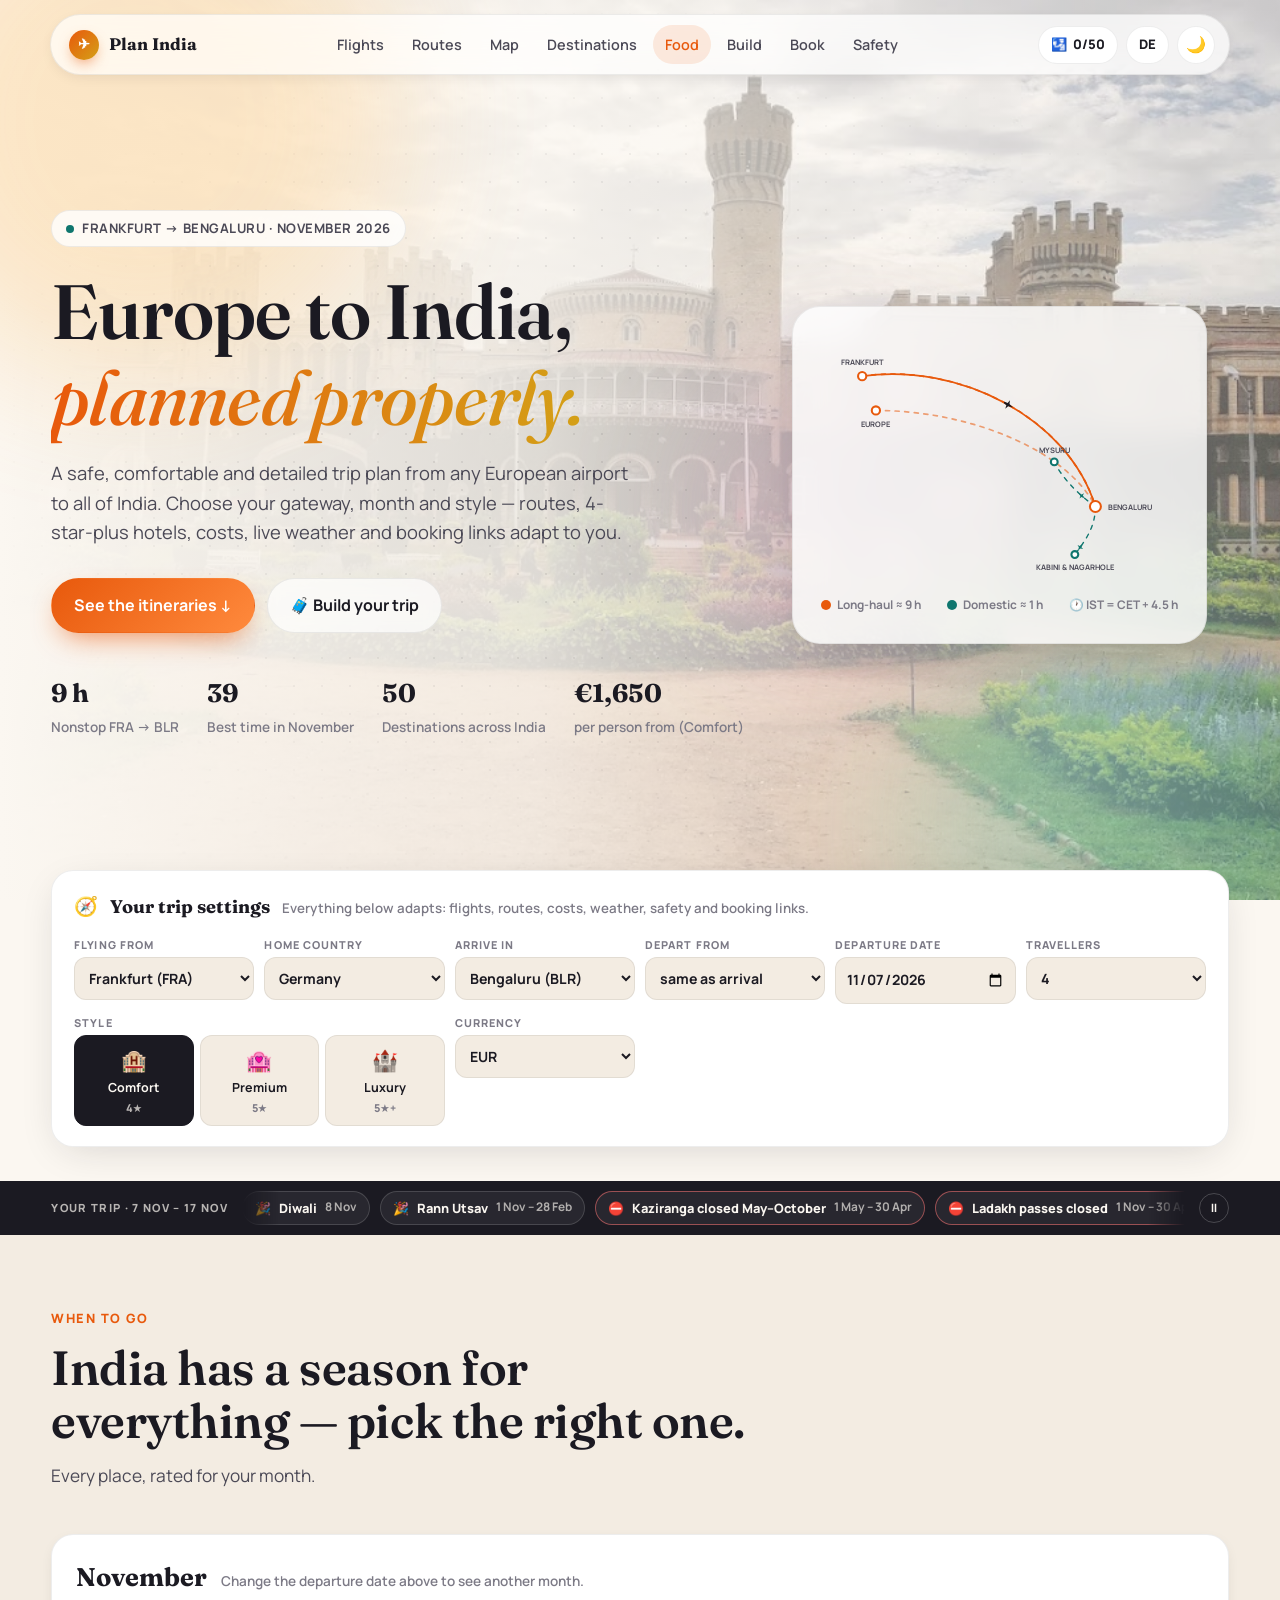
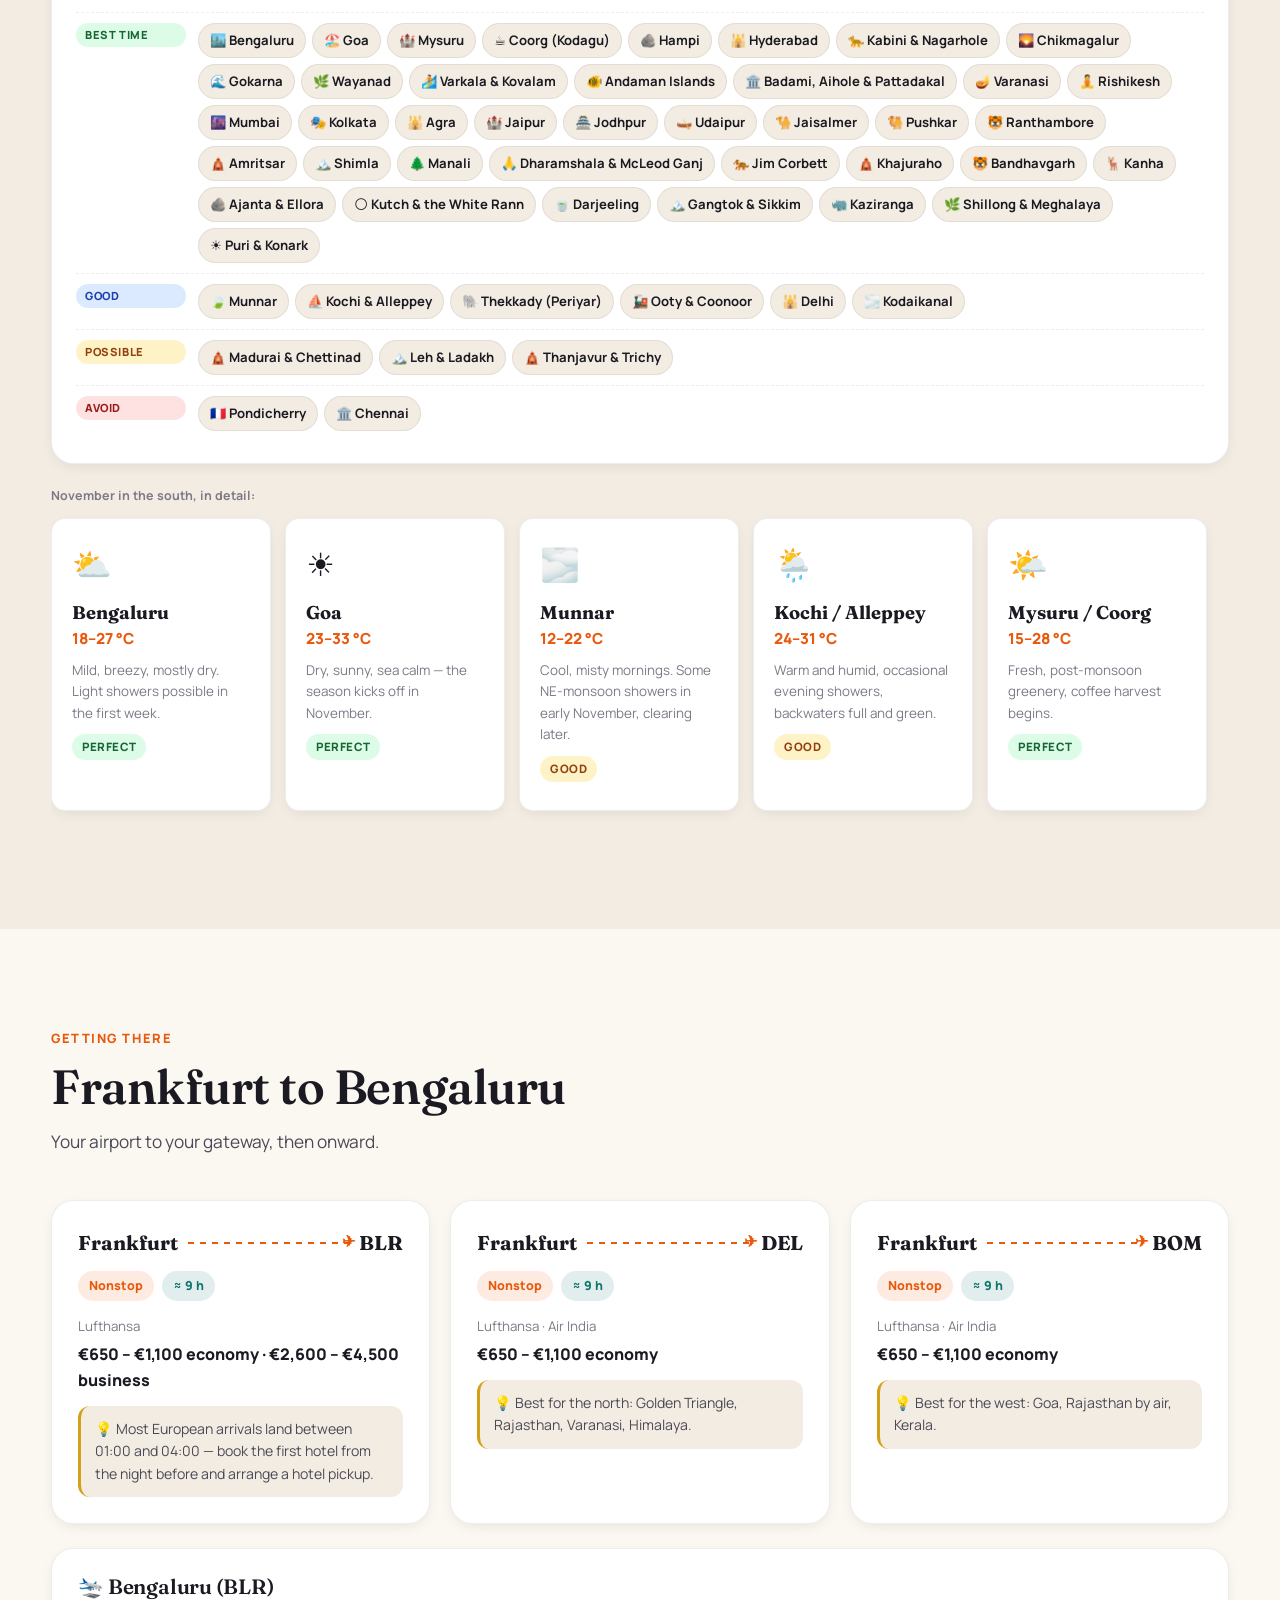
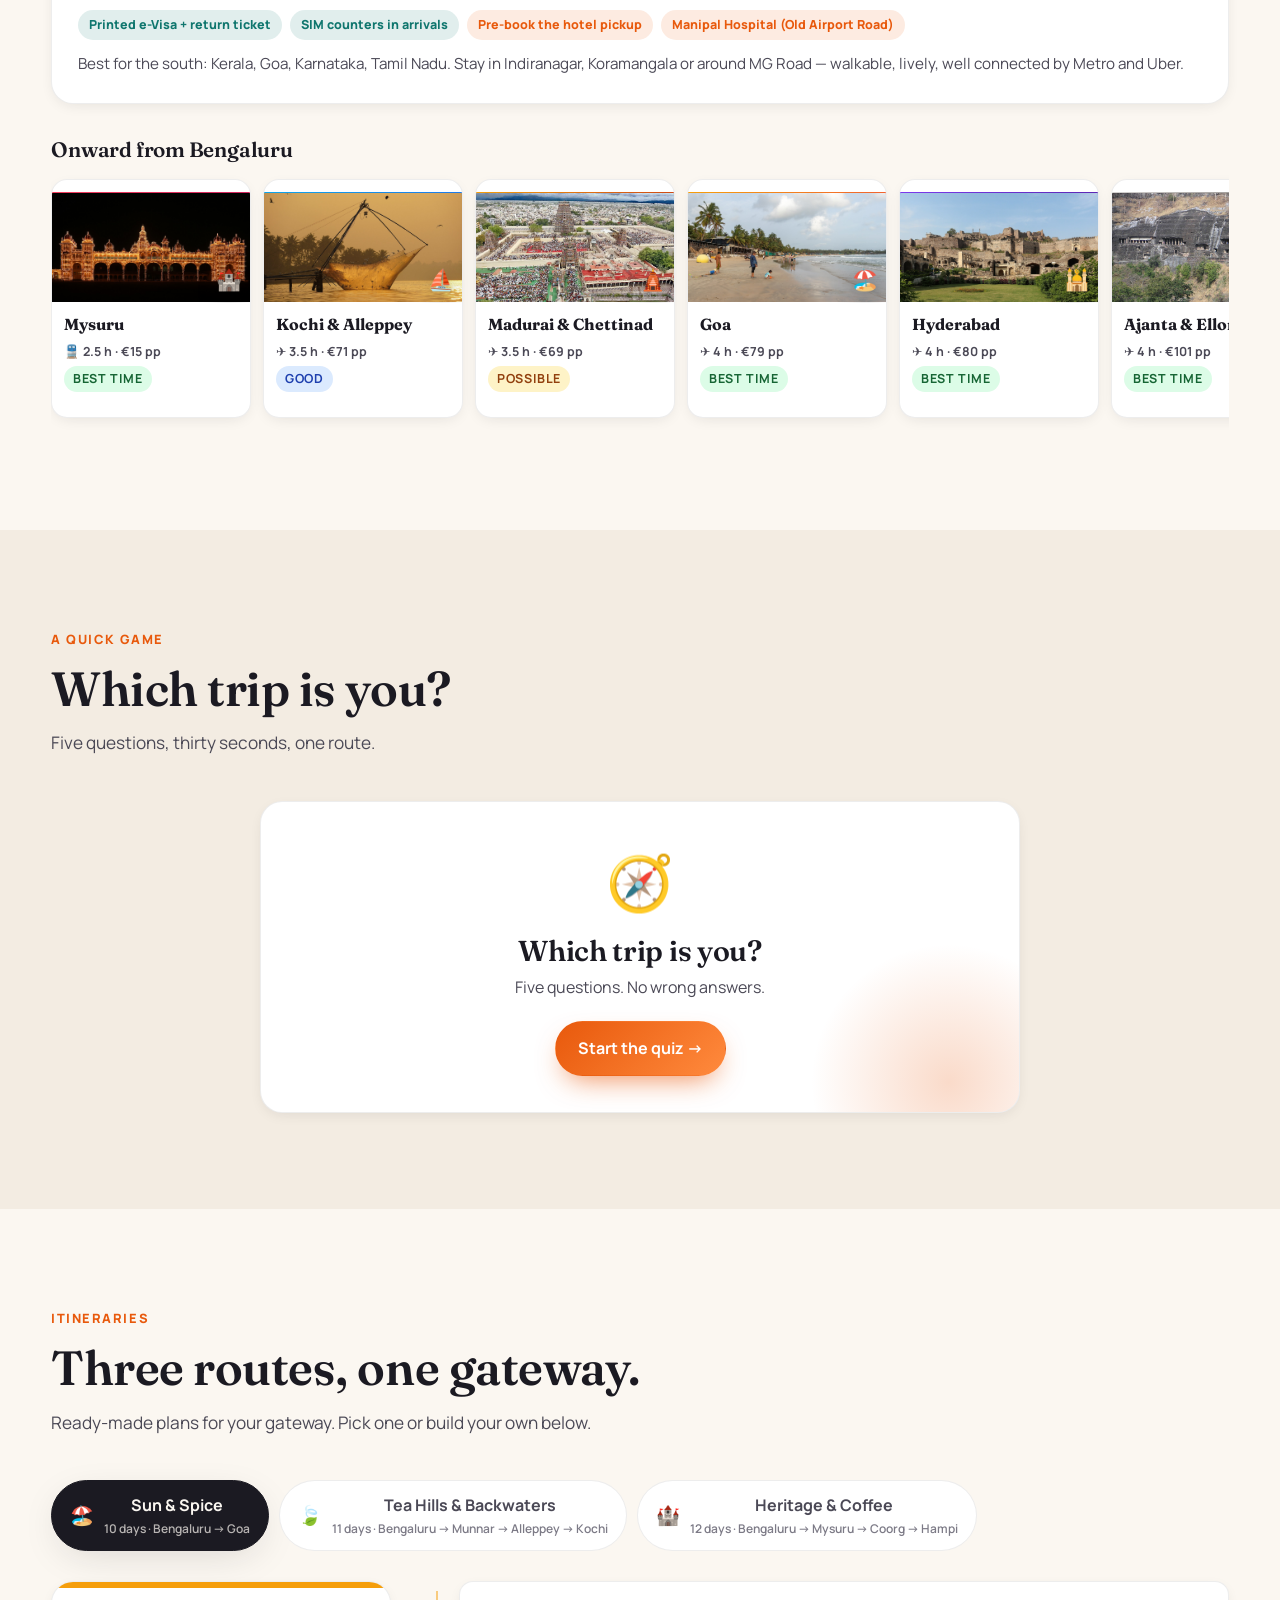
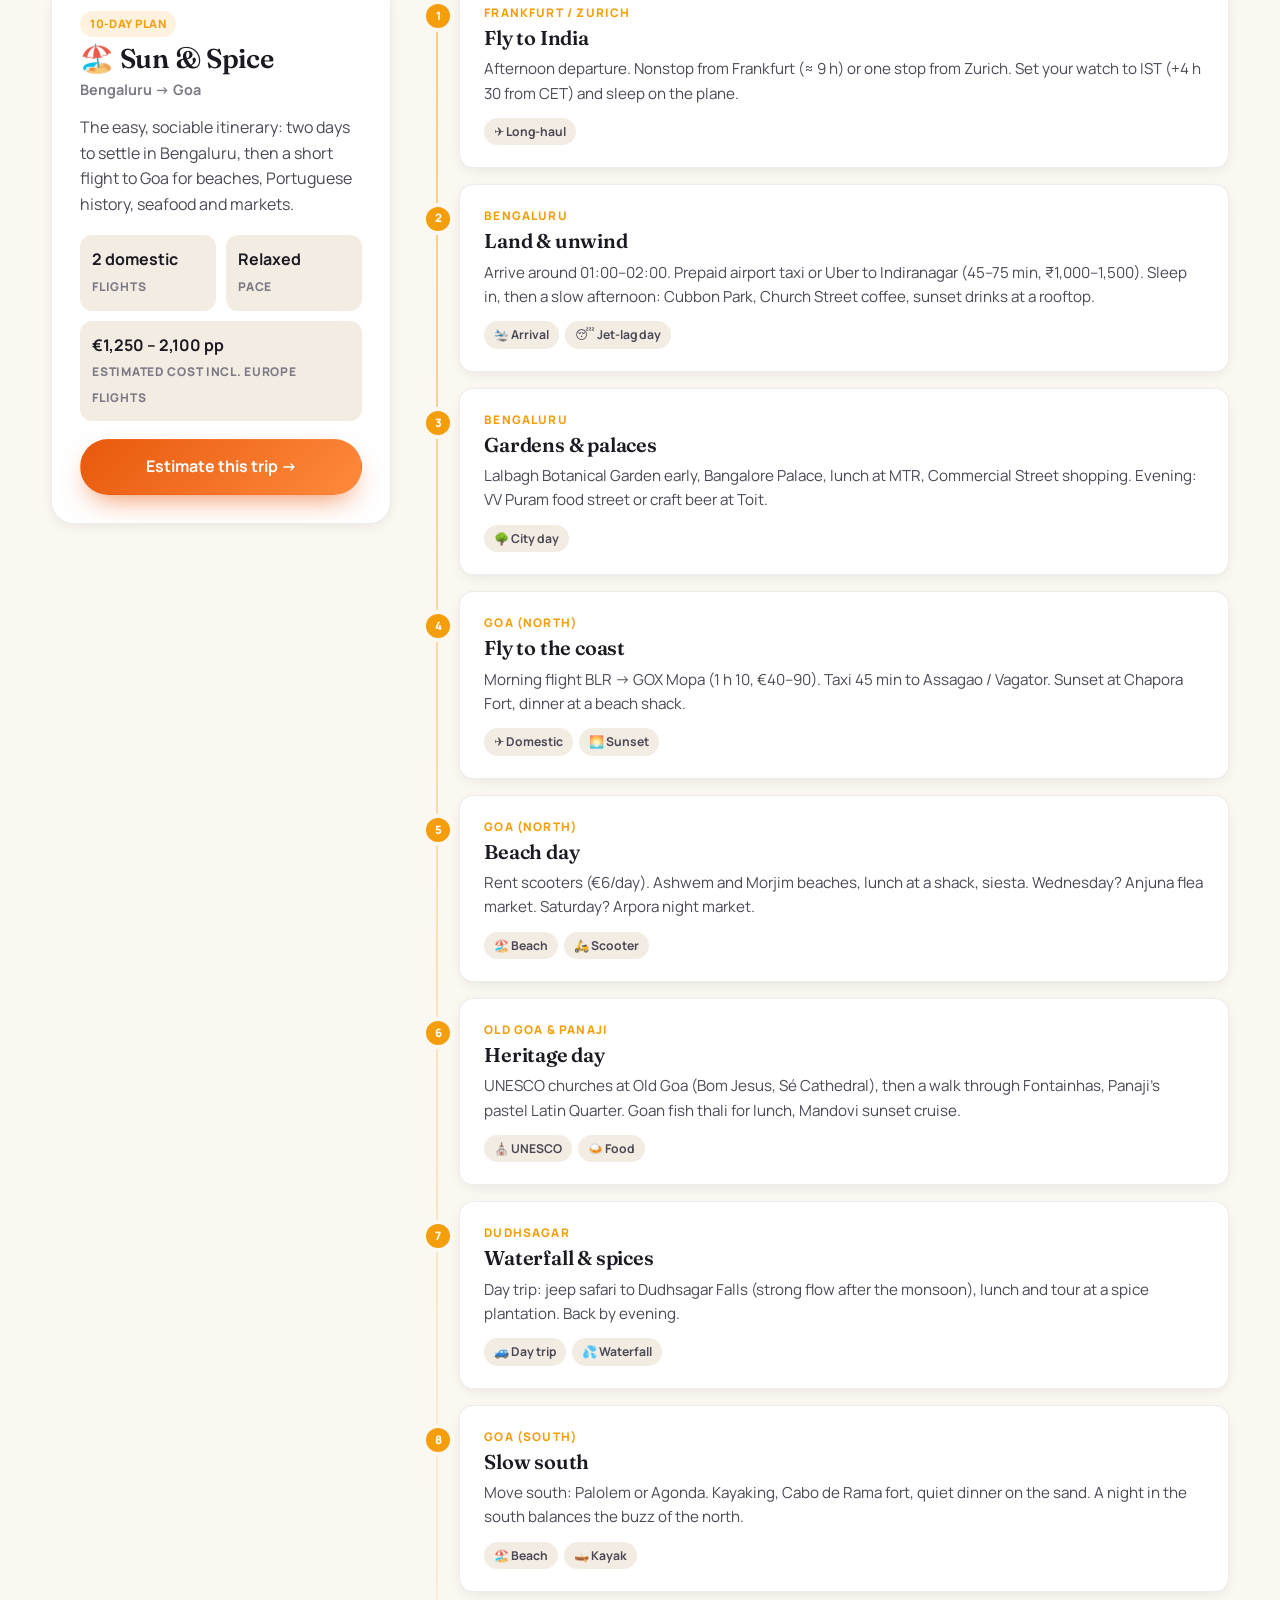
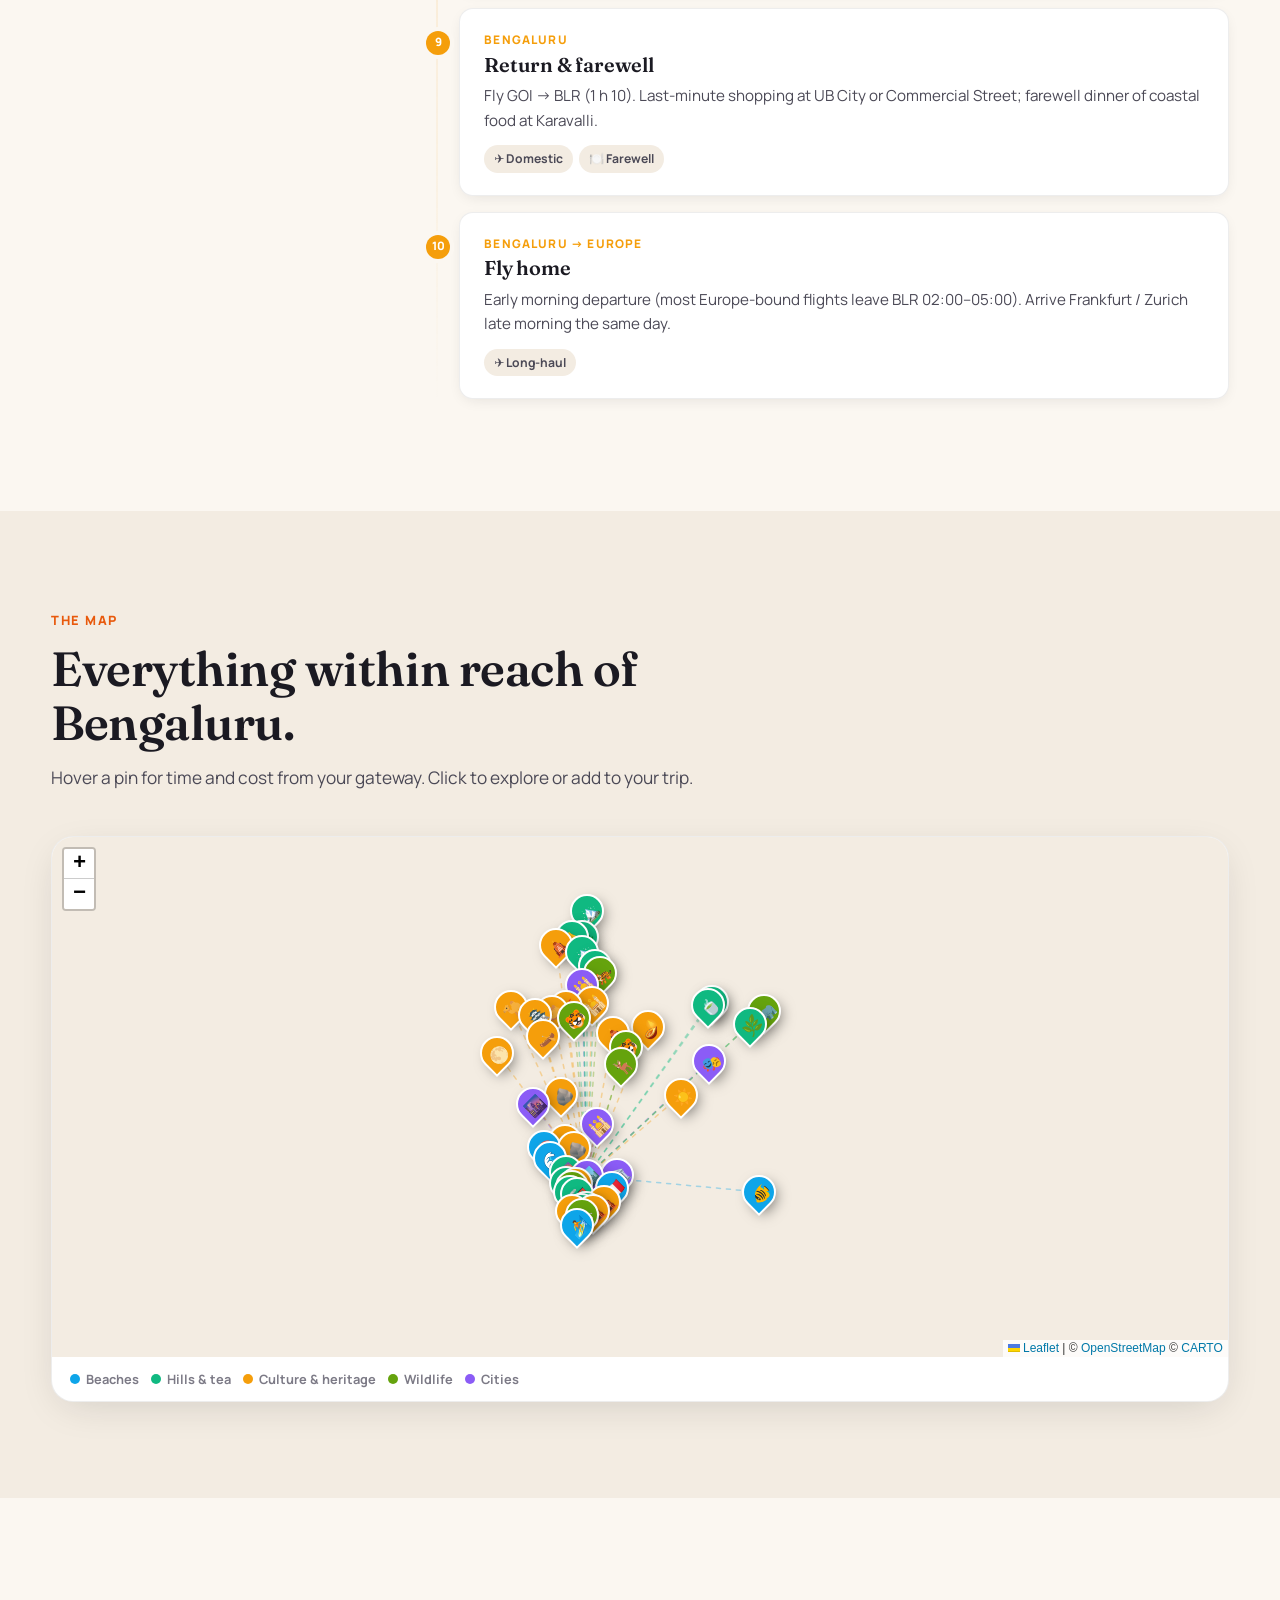
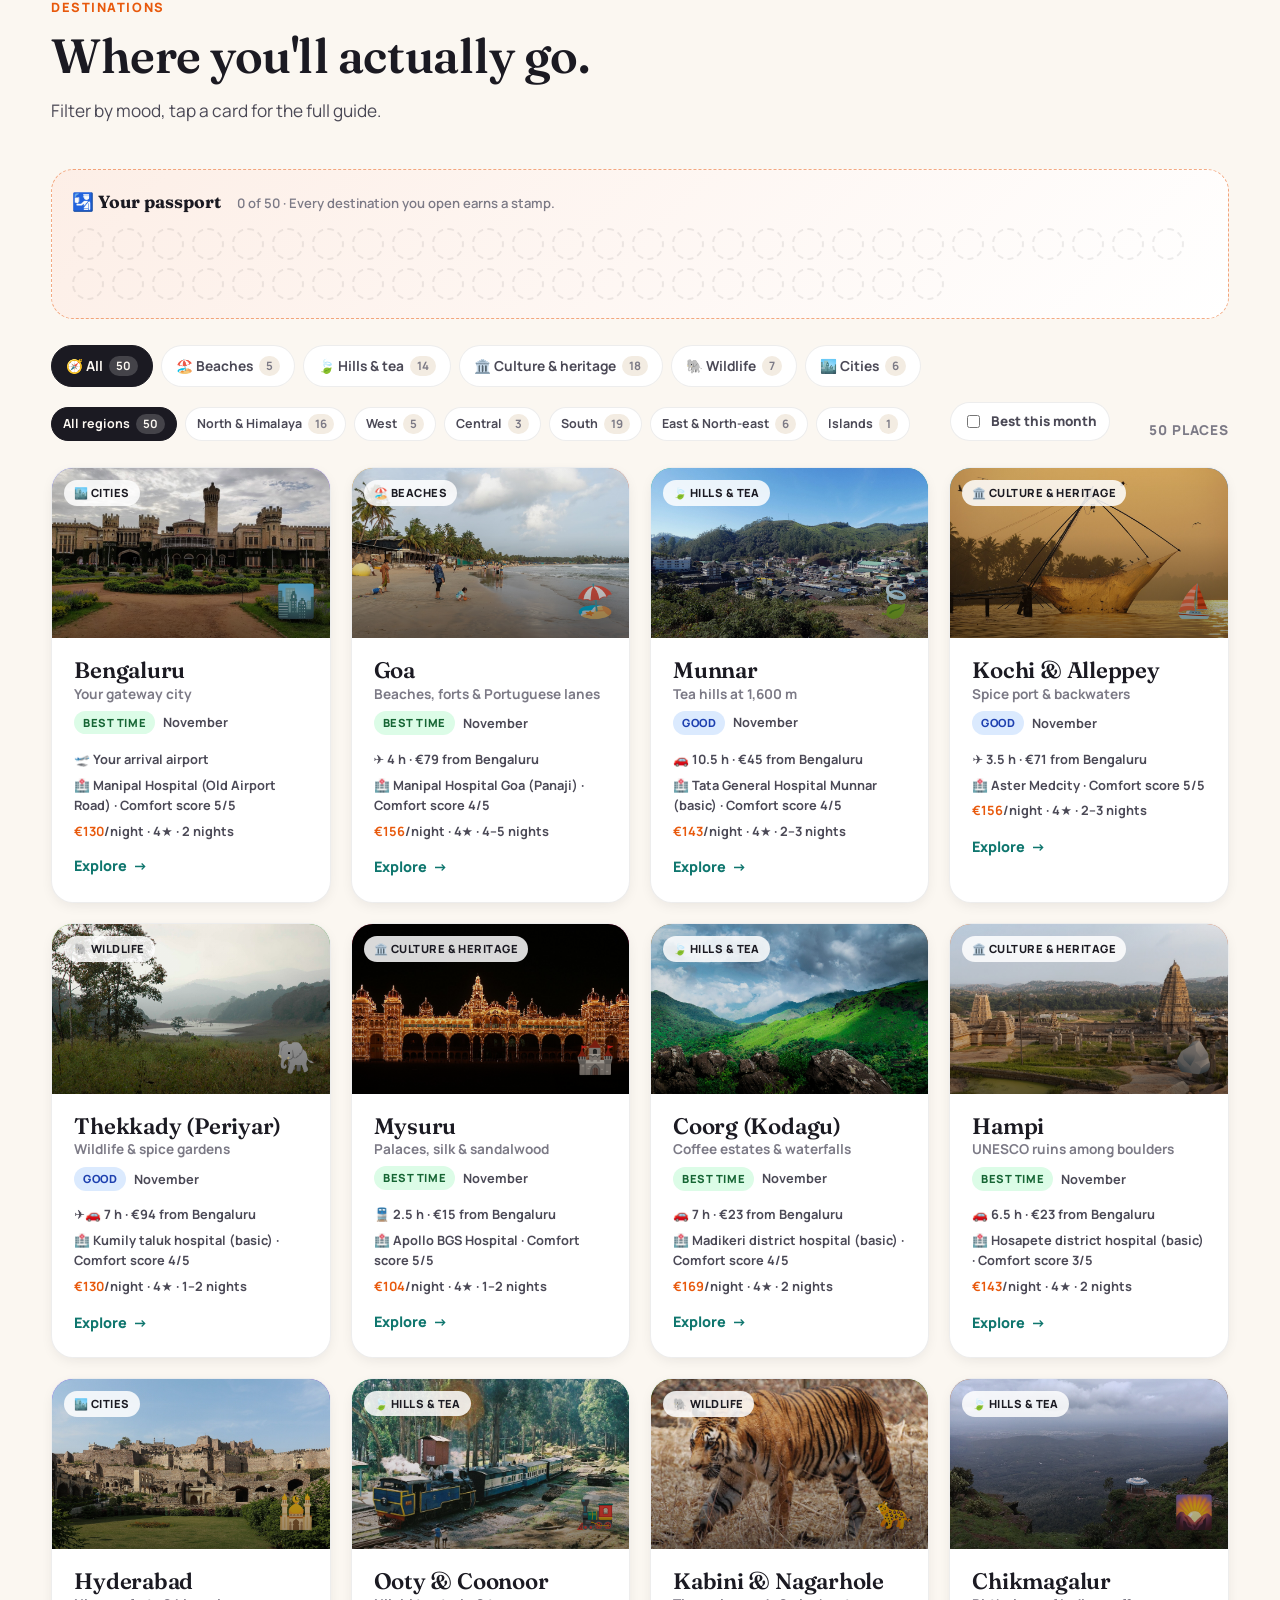
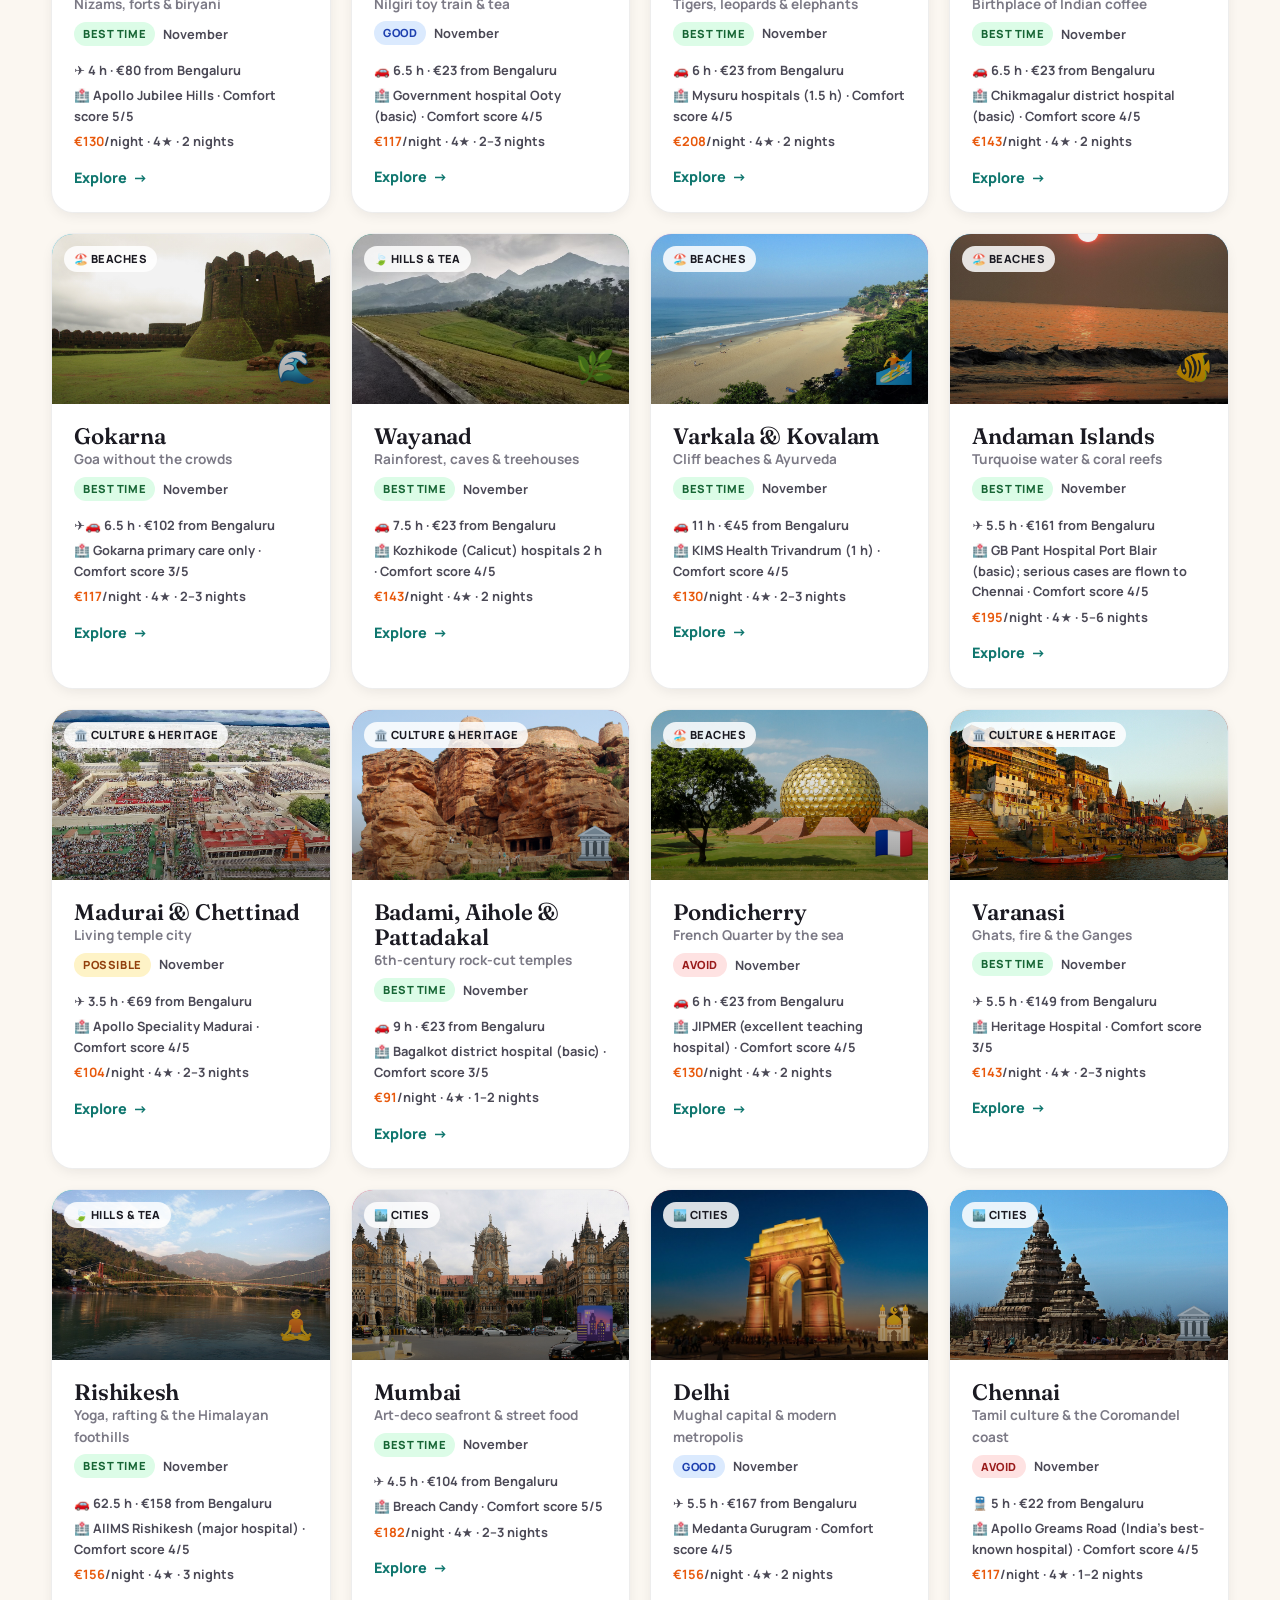
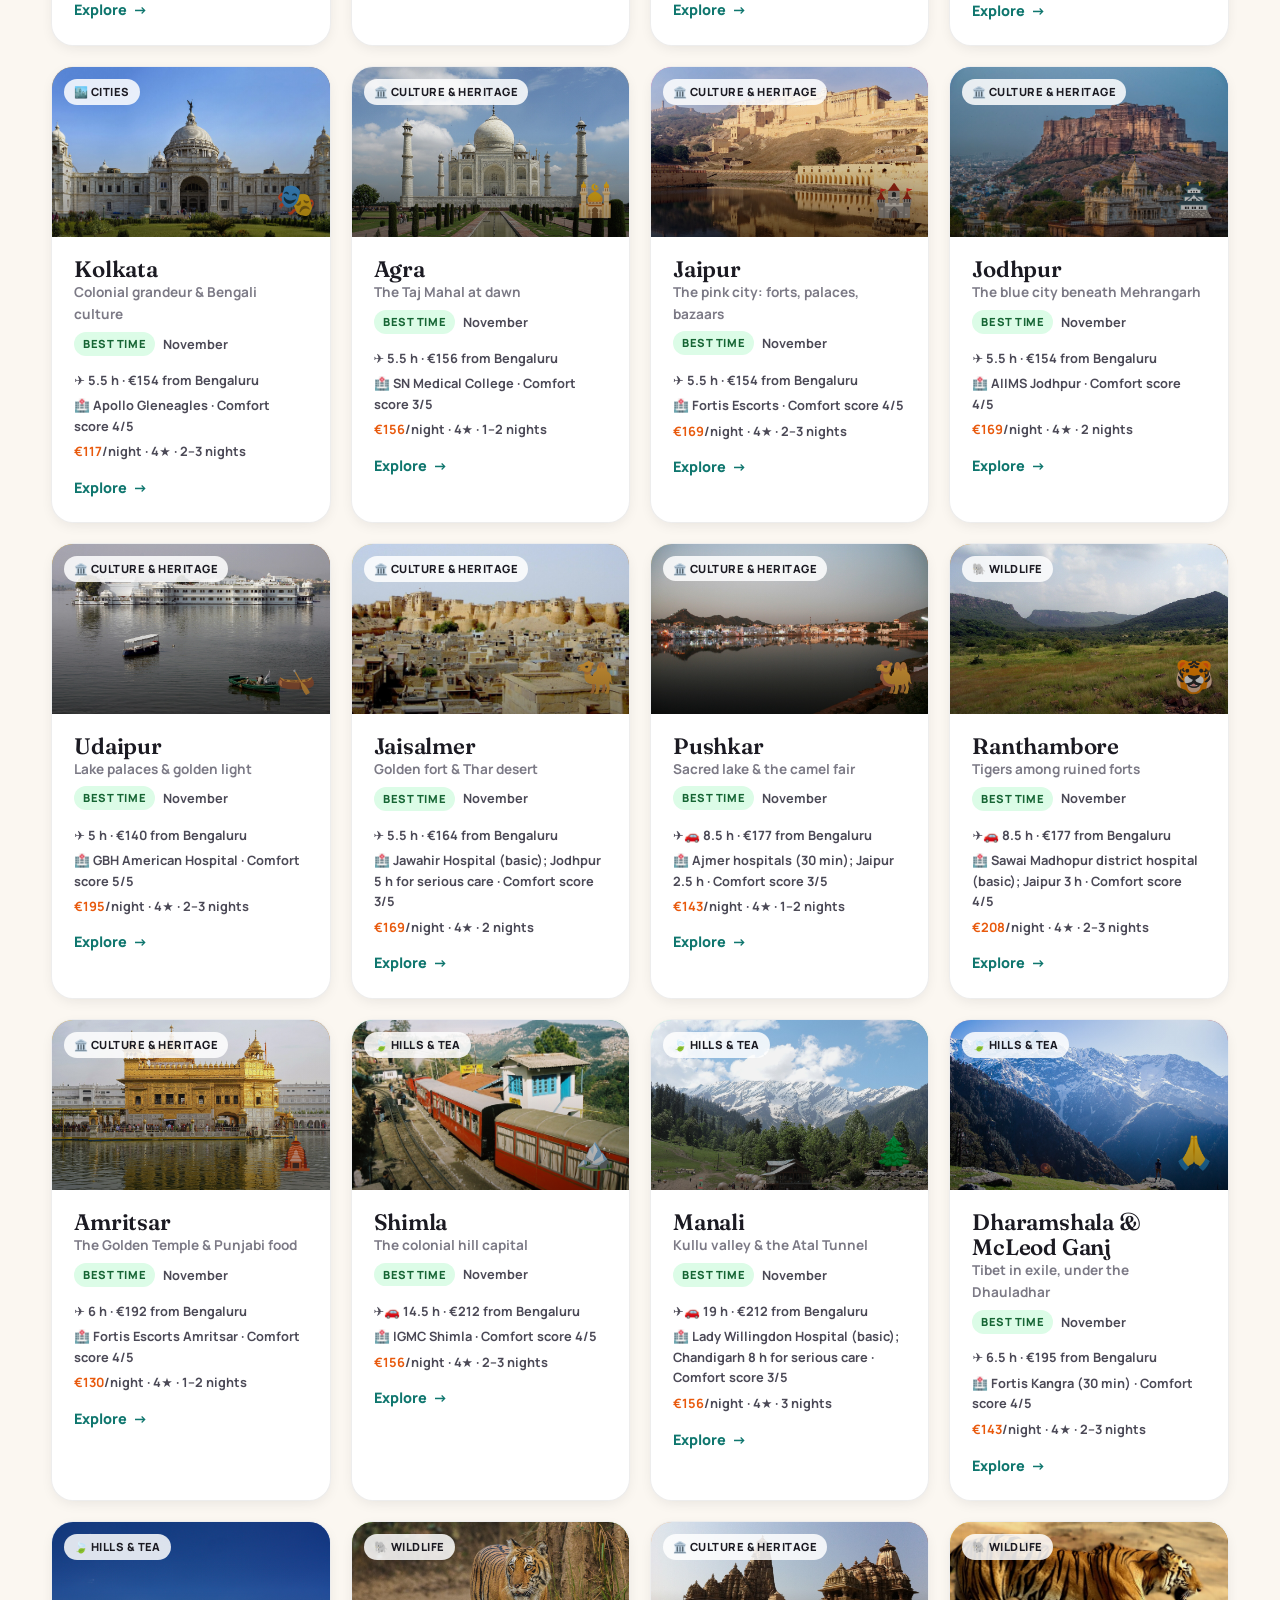
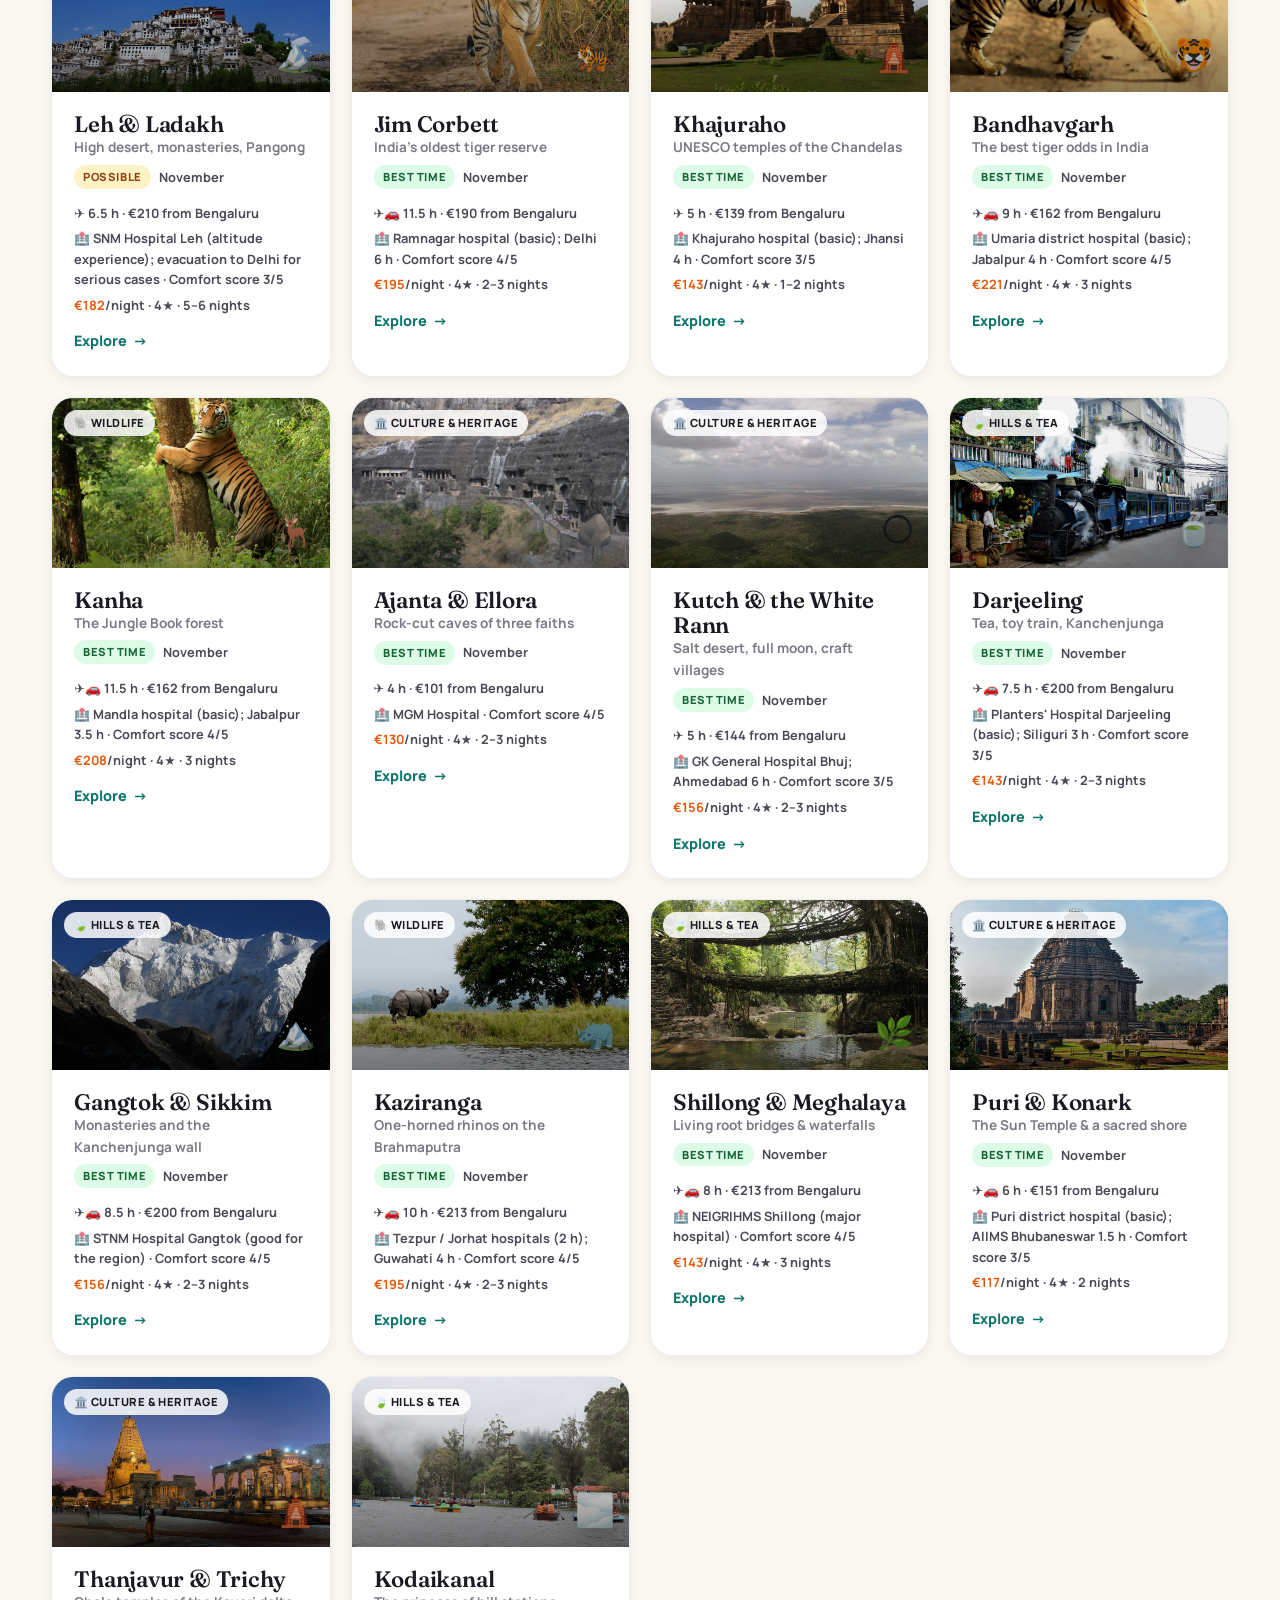
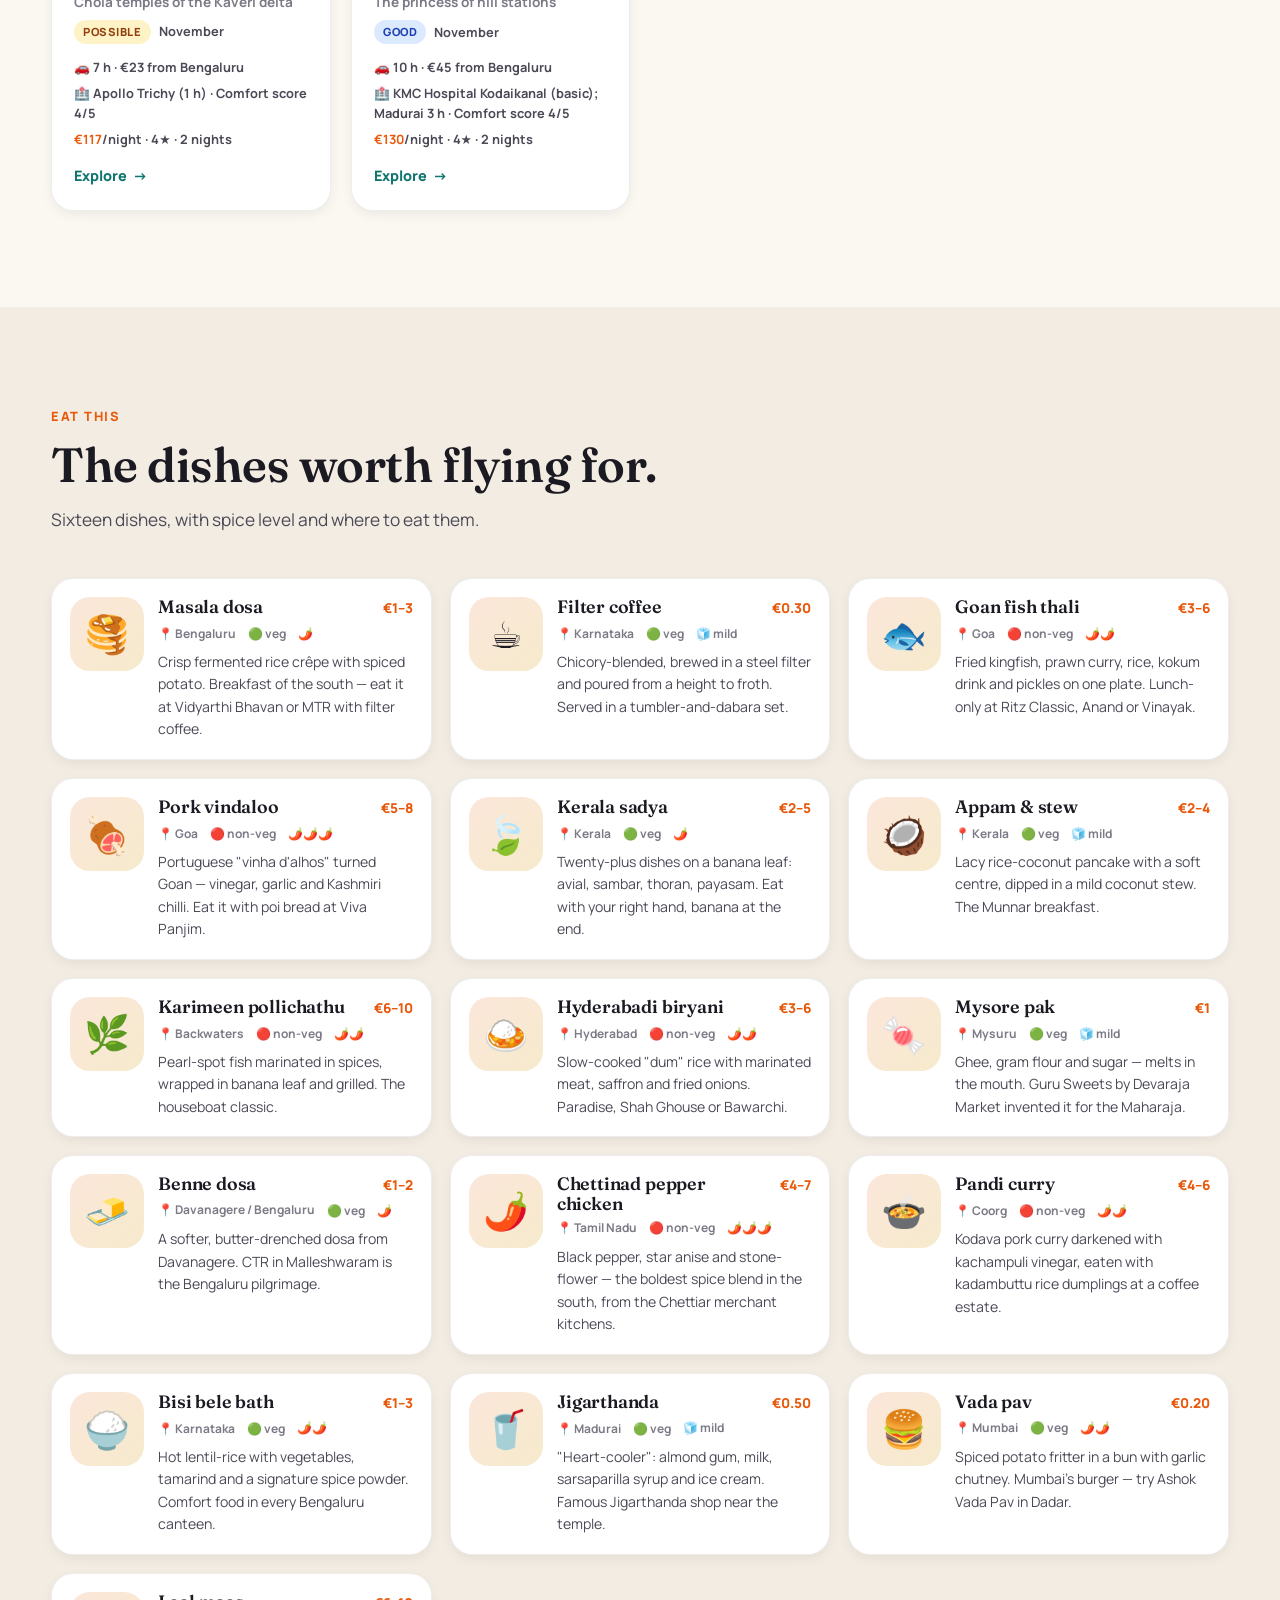
==== index.html @ 66f7dfe9 "Add festival & events ticker with per-stop warnings events.js holds a 2026–27 calendar of festivals," ====
<!DOCTYPE html>
<html lang="en">
<head>
<meta charset="UTF-8" />
<meta name="viewport" content="width=device-width, initial-scale=1.0" />
<title>Europe → India Travel Planner</title>
<meta name="description" content="A safe, comfortable and detailed India trip planner for travellers from any European airport: pick your gateway, month and style — routes, 4★+ hotels, costs, live weather and booking links adapt." />
<link rel="icon" href="data:image/svg+xml,<svg xmlns='http://www.w3.org/2000/svg' viewBox='0 0 100 100'><text y='.9em' font-size='90'>🛫</text></svg>" />
<link rel="preconnect" href="https://fonts.googleapis.com" />
<link rel="preconnect" href="https://fonts.gstatic.com" crossorigin />
<link href="https://fonts.googleapis.com/css2?family=Fraunces:ital,wght@0,500;0,600;0,700;1,500&family=Manrope:wght@500;600;700;800&display=swap" rel="stylesheet" />
<link rel="stylesheet" href="vendor/leaflet.css" />
<link rel="stylesheet" href="styles.css" />
</head>
<body>
<div id="progress"></div>

<nav class="nav" aria-label="Main">
  <a class="brand" href="#top"><span class="dot">✈</span> Plan India</a>
  <ul class="nav-links">
    <li><a href="#flights" data-i18n="nav.flights">Flights</a></li>
    <li><a href="#routes" data-i18n="nav.routes">Routes</a></li>
    <li><a href="#map" data-i18n="nav.map">Map</a></li>
    <li><a href="#destinations" data-i18n="nav.destinations">Destinations</a></li>
    <li><a href="#food" data-i18n="nav.food">Food</a></li>
    <li><a href="#builder" data-i18n="nav.builder">Build</a></li>
    <li><a href="#desk" data-i18n="nav.desk">Book</a></li>
    <li><a href="#safety" data-i18n="nav.safety">Safety</a></li>
  </ul>
  <div class="nav-actions">
    <button class="pill-btn" id="stampsBtn" title="Passport stamps">🛂 <span id="stampCount">0/24</span></button>
    <button class="pill-btn" id="langBtn" aria-label="Sprache wechseln">DE</button>
    <button class="icon-btn" id="themeBtn" aria-label="Toggle dark mode">🌙</button>
    <button class="icon-btn burger" id="burger" aria-label="Menu">☰</button>
  </div>
</nav>

<!-- ================= HERO ================= -->
<header class="hero" id="top">
  <div class="hero-photo" id="heroPhoto"></div>
  <div class="orb orb-1"></div><div class="orb orb-2"></div><div class="orb orb-3"></div>
  <div class="grid-bg"></div>
  <div class="container hero-grid">
    <div>
      <span class="eyebrow reveal in"><span class="pulse"></span> <span id="heroEyebrow">Europe → India</span></span>
      <h1 data-i18n="hero.title">Europe to India,<br /><span class="accent">planned properly.</span></h1>
      <p class="lead" data-i18n="hero.lead">A safe, comfortable and detailed trip plan from any European airport to all of India. Choose your gateway, month and style — routes, 4-star-plus hotels, costs, live weather and booking links adapt to you.</p>
      <div class="hero-cta">
        <a class="btn btn-primary" href="#routes" data-i18n="hero.cta1">See the itineraries ↓</a>
        <a class="btn btn-ghost" href="#builder" data-i18n="hero.cta2">🧳 Build your trip</a>
      </div>
      <div class="hero-stats">
        <div class="stat"><b id="statHours">9 h</b><span id="statHoursLabel">Nonstop</span></div>
        <div class="stat"><b id="statBest">0</b><span id="statBestLabel">Best time this month</span></div>
        <div class="stat"><b id="statDest">27</b><span data-i18n="hero.s3">Destinations across India</span></div>
        <div class="stat"><b id="statFrom">€1,650</b><span id="statFromLabel">per person from (Comfort)</span></div>
      </div>
    </div>

    <div class="flight-card">
      <svg viewBox="0 0 520 360" role="img" aria-label="Route map from Frankfurt and Zurich to Bengaluru, then on to Goa and Kochi">
        <defs>
          <path id="pFRA" d="M60 60 C 200 40, 360 120, 400 250" />
          <path id="pZRH" d="M80 110 C 220 110, 360 170, 400 250" />
          <path id="pGOA" d="M400 250 C 385 240, 355 215, 340 185" />
          <path id="pCOK" d="M400 250 C 400 280, 385 300, 370 320" />
        </defs>
        <!-- routes -->
        <use href="#pFRA" class="route-outline" />
        <use href="#pFRA" class="route-path" />
        <use href="#pZRH" class="route-path" style="opacity:.55" />
        <use href="#pGOA" class="route-path secondary" />
        <use href="#pCOK" class="route-path secondary" />
        <!-- cities -->
        <circle cx="60" cy="60" r="6" class="city-dot" /><text x="60" y="44" text-anchor="middle" class="city" id="svgOrigin">FRANKFURT</text>
        <circle cx="80" cy="110" r="6" class="city-dot" /><text x="80" y="134" text-anchor="middle" class="city">EUROPE</text>
        <circle cx="400" cy="250" r="12" class="ring" /><circle cx="400" cy="250" r="12" class="ring" style="animation-delay:1.3s" />
        <circle cx="400" cy="250" r="8" class="city-dot" /><text x="418" y="255" class="city" id="svgGateway">BENGALURU</text>
        <circle cx="340" cy="185" r="5" class="city-dot teal" /><text x="340" y="172" text-anchor="middle" class="city" id="svgSpoke1">GOA</text>
        <circle cx="370" cy="320" r="5" class="city-dot teal" /><text x="370" y="342" text-anchor="middle" class="city" id="svgSpoke2">KOCHI</text>
        <!-- planes -->
        <g class="plane"><path d="M0-7 L2-2 L9 0 L2 2 L0 7 L-1 2 L-6 1 L-6-1 L-1-2 Z" /><animateMotion dur="6s" repeatCount="indefinite" rotate="auto"><mpath href="#pFRA" /></animateMotion></g>
        <g class="plane-2"><path d="M0-5 L1.5-1.5 L6 0 L1.5 1.5 L0 5 L-.7 1.5 L-4 .7 L-4-.7 L-.7-1.5 Z" /><animateMotion dur="4s" repeatCount="indefinite" rotate="auto"><mpath href="#pGOA" /></animateMotion></g>
        <g class="plane-2"><path d="M0-5 L1.5-1.5 L6 0 L1.5 1.5 L0 5 L-.7 1.5 L-4 .7 L-4-.7 L-.7-1.5 Z" /><animateMotion dur="5s" repeatCount="indefinite" rotate="auto"><mpath href="#pCOK" /></animateMotion></g>
      </svg>
      <div class="legend">
        <span><i style="background:var(--accent)"></i> <span data-i18n="hero.legend1">Long-haul ≈ 9 h</span></span>
        <span><i style="background:var(--accent-2)"></i> <span data-i18n="hero.legend2">Domestic ≈ 1 h</span></span>
        <span id="tzNote">🕐 IST = CET + 4:30</span>
      </div>
    </div>
  </div>
</header>

<!-- ================= SETTINGS ================= -->
<section id="settings" class="settings-section">
  <div class="container">
    <div class="settings-card reveal in">
      <div class="settings-title"><span>🧭</span><b data-i18n="set.title">Your trip settings</b><small data-i18n="set.sub">Everything below adapts: flights, routes, costs, weather, safety and booking links.</small></div>
      <div class="settings-bar" id="settingsBar"></div>
    </div>
  </div>
</section>

<!-- ================= TICKER ================= -->
<div class="ticker" id="ticker" hidden>
  <div class="container ticker-inner">
    <span class="ticker-label" id="tickerLabel"></span>
    <div class="ticker-viewport"><div class="ticker-track" id="tickerTrack"></div></div>
    <button class="ticker-pause" id="tickerPause" aria-label="Pause">⏸</button>
  </div>
</div>
<div class="event-pop" id="eventPop" hidden></div>

<!-- ================= WEATHER ================= -->
<section id="weather" class="alt" style="padding-top:70px">
  <div class="container">
    <div class="section-head reveal">
      <span class="kicker" data-i18n="weather.kicker">When to go</span>
      <h2 data-i18n="weather.h2">India has a season for everything — pick the right one.</h2>
      <p data-i18n="weather.p">Every place, rated for your month.</p>
    </div>
    <div class="when-to-go card" id="whenToGo"></div>
    <p class="wx-status" id="weatherNovNote" style="margin:22px 0 6px">November in the south, in detail:</p>
    <div class="weather-row" id="weatherRow"></div>
    <p class="wx-status" id="wxStatus"></p>
  </div>
</section>

<!-- ================= FLIGHTS ================= -->
<section id="flights">
  <div class="container">
    <div class="section-head reveal">
      <span class="kicker" data-i18n="flights.kicker">Getting there</span>
      <h2 id="flightsTitle">Frankfurt to Bengaluru</h2>
      <p data-i18n="flights.p">Your airport to your gateway, then onward.</p>
    </div>
    <div class="flight-grid" id="flightGrid"></div>

    <div class="card reveal in" style="margin-top:24px" id="arrivalCard"></div>

    <h3 class="sub-title onward-title" id="onwardTitle">Onward from Bengaluru</h3>
    <div class="onward-strip" id="onwardStrip"></div>
  </div>
</section>

<!-- ================= QUIZ ================= -->
<section id="quiz" class="alt">
  <div class="container">
    <div class="section-head reveal">
      <span class="kicker" data-i18n="quiz.kicker">A quick game</span>
      <h2 data-i18n="quiz.h2">Which trip is you?</h2>
      <p data-i18n="quiz.p">Five questions, thirty seconds, one route.</p>
    </div>
    <div class="quiz card reveal" id="quizBox"></div>
  </div>
</section>

<!-- ================= ROUTES ================= -->
<section id="routes">
  <div class="container">
    <div class="section-head reveal">
      <span class="kicker" data-i18n="routes.kicker">Itineraries</span>
      <h2 data-i18n="routes.h2">Three routes, one gateway.</h2>
      <p data-i18n="routes.p">Ready-made plans for your gateway. Pick one or build your own below.</p>
    </div>
    <div class="tabs" id="routeTabs"></div>
    <div class="route-panel" id="routePanel"></div>
  </div>
</section>

<!-- ================= MAP ================= -->
<section id="map" class="alt">
  <div class="container">
    <div class="section-head reveal">
      <span class="kicker" data-i18n="map.kicker">The map</span>
      <h2 data-i18n="map.h2">Everything within reach of Bengaluru.</h2>
      <p data-i18n="map.p">Hover a pin for time and cost from your gateway. Click to explore or add to your trip.</p>
    </div>
    <div id="mapWrap" class="reveal">
      <div id="mapEl" role="region" aria-label="Map of destinations"></div>
      <div class="map-foot"><div class="map-legend" id="mapLegend"></div><span id="mapNote"></span></div>
    </div>
  </div>
</section>

<!-- ================= DESTINATIONS ================= -->
<section id="destinations">
  <div class="container">
    <div class="section-head reveal">
      <span class="kicker" data-i18n="dest.kicker">Destinations</span>
      <h2 data-i18n="dest.h2">Where you'll actually go.</h2>
      <p data-i18n="dest.p">Filter by mood, tap a card for the full guide.</p>
    </div>
    <div class="passport" id="passport"></div>
    <div class="dest-toolbar">
      <div class="filters" id="destFilters"></div>
      <div class="filters regions" id="regionFilters"></div>
      <label class="best-toggle"><input type="checkbox" id="bestOnly"> <span data-i18n="dest.bestOnly">Best this month</span></label>
      <span id="destCount"></span>
    </div>
    <div class="dest-grid" id="destGrid"></div>
  </div>
</section>

<!-- ================= FOOD ================= -->
<section id="food" class="alt">
  <div class="container">
    <div class="section-head reveal">
      <span class="kicker" data-i18n="food.kicker">Eat this</span>
      <h2 data-i18n="food.h2">The dishes worth flying for.</h2>
      <p data-i18n="food.p">Sixteen dishes, with spice level and where to eat them.</p>
    </div>
    <div class="food-grid" id="foodGrid"></div>
  </div>
</section>

<!-- ================= BUILDER ================= -->
<section id="builder">
  <div class="container">
    <div class="section-head reveal">
      <span class="kicker" data-i18n="builder.kicker">Your trip</span>
      <h2 data-i18n="builder.h2">Build your own plan.</h2>
      <p data-i18n="builder.p">Tap or drag stops, set nights. Share the link with the group.</p>
    </div>
    <div class="builder-layout">
      <aside class="card builder-pool reveal">
        <h3 data-i18n="builder.pool">Add a stop</h3>
        <div class="pool-filters" id="poolFilters"></div>
        <div class="pool" id="builderPool"></div>
      </aside>
      <div class="builder-main reveal" data-delay="2">
        <div class="presets"><span data-i18n="builder.presets">Load a template:</span><div id="builderPresets"></div></div>
        <div class="timeline-builder" id="builderTimeline"></div>
        <div class="result builder-summary" id="builderSummary"></div>
        <div class="builder-actions">
          <button class="btn btn-primary" id="shareWa">💬 <span data-i18n="builder.share">Share on WhatsApp</span></button>
          <button class="btn btn-ghost" id="copyLink">🔗 <span data-i18n="builder.copy">Copy link</span></button>
          <button class="btn btn-ghost" id="printPlan">🖨️ <span data-i18n="builder.print">Print / PDF</span></button>
          <button class="btn btn-ghost" id="clearPlan">↺ <span data-i18n="builder.clear">Reset</span></button>
        </div>
      </div>
    </div>
  </div>
</section>

<!-- ================= BOOKING DESK ================= -->
<section id="desk" class="alt">
  <div class="container">
    <div class="section-head reveal">
      <span class="kicker" data-i18n="desk.kicker">Booking desk</span>
      <h2 data-i18n="desk.h2">Book everything, in the right order.</h2>
      <p data-i18n="desk.p">Your plan as a booking list, every link prefilled. Tick as you go.</p>
    </div>
    <div class="desk-progress reveal"><div class="check-progress"><div id="deskFill"></div></div><span id="deskCount"></span></div>
    <div class="desk" id="deskList"></div>
  </div>
</section>

<!-- ================= COSTS ================= -->
<section id="costs">
  <div class="container">
    <div class="section-head reveal">
      <span class="kicker" data-i18n="costs.kicker">Cost planner</span>
      <h2 data-i18n="costs.h2">What will it cost?</h2>
      <p data-i18n="costs.p">Per person, flights included, shared double rooms. A range, not a quote.</p>
    </div>
    <div class="cost-layout">
      <div class="card reveal">
        <div class="field">
          <label for="people"><span data-i18n="label.travellers">Travellers</span> <output id="peopleOut"></output></label>
          <input type="range" id="people" min="1" max="12" step="1" />
        </div>
        <div class="field">
          <label for="days"><span data-i18n="label.length">Trip length</span> <output id="daysOut"></output></label>
          <input type="range" id="days" min="7" max="21" step="1" />
        </div>
        <div class="field">
          <label data-i18n="label.style">Travel style</label>
          <div class="seg" id="styleSeg"></div>
          <p id="styleNote" style="margin-top:10px;font-size:.85rem;color:var(--muted)"></p>
        </div>
        <div class="field" style="margin-bottom:0">
          <label data-i18n="label.route">Route</label>
          <div class="seg" id="routeSeg"></div>
        </div>
      </div>
      <div class="result reveal" data-delay="2">
        <div class="currency-toggle" id="currencyToggle"><button data-c="home">EUR</button><button data-c="INR">INR</button></div>
        <div class="label" data-i18n="result.label">Estimated total per person</div>
        <div class="big" id="perPerson">€0</div>
        <div id="perDay" style="opacity:.75;font-weight:700"></div>
        <div class="group-total"><span class="label" data-i18n="result.group">Whole group</span><b id="groupTotal">€0</b></div>
        <div class="breakdown" id="breakdown"></div>
        <p class="fine">Includes a 10 % buffer. Rate: €1 ≈ ₹<span id="rate"></span> (<span id="rateLabel"></span>). Long-haul priced 2–4 months ahead; Premium assumes premium economy, Luxury business class and domestic business.</p>
      </div>
    </div>
  </div>
</section>

<!-- ================= DATES ================= -->
<section id="dates" class="alt">
  <div class="container">
    <div class="section-head reveal">
      <span class="kicker" data-i18n="dates.kicker">Your dates</span>
      <h2 data-i18n="dates.h2">Countdown, festivals & packing.</h2>
      <p data-i18n="dates.p">Countdown, festivals in your window, and a packing list from your plan.</p>
    </div>
    <div class="dates-layout">
      <div class="card date-card reveal">
        <p class="picks-note" data-i18n="dates.moved">Departure date is set in the trip settings at the top.</p>
        <div class="countdown" id="countdown"></div>
      </div>
      <div class="card reveal" data-delay="2"><h3 class="small" data-i18n="dates.festivals">🎆 Festivals during your trip</h3><div id="festivalList"></div></div>
      <div class="card reveal" data-delay="3"><h3 class="small" data-i18n="dates.packing">🎒 Your packing list</h3><div class="packing" id="packingList"></div></div>
    </div>
  </div>
</section>

<!-- ================= SAFETY ================= -->
<section id="safety">
  <div class="container">
    <div class="section-head reveal">
      <span class="kicker" data-i18n="safety.kicker">Safe & smooth</span>
      <h2 data-i18n="safety.h2">Travel like you've been before.</h2>
      <p data-i18n="safety.p">The few things that make the difference.</p>
    </div>
    <div class="safe country-card reveal in" id="countryCard"></div>
    <div class="safety-grid" id="safetyGrid"></div>

    <div class="checklist reveal">
      <h3 data-i18n="check.h3">✅ Pre-departure checklist</h3>
      <p class="sub"><span data-i18n="check.sub">Ticks are saved on this device, so the group organiser can track progress.</span> <span id="checkCount"></span></p>
      <div class="check-progress"><div id="checkFill"></div></div>
      <ul id="checklist">
        <li><label><input type="checkbox" value="visa" /><span>Indian e-Visa approved &amp; printed (apply ≥ 7 days before)</span></label></li>
        <li><label><input type="checkbox" value="passport" /><span>Passport valid 6+ months with 2 blank pages</span></label></li>
        <li><label><input type="checkbox" value="flights" /><span>Europe ↔ Bengaluru flights booked</span></label></li>
        <li><label><input type="checkbox" value="domestic" /><span>Domestic flights / trains booked (IndiGo, IRCTC or 12Go)</span></label></li>
        <li><label><input type="checkbox" value="hotel1" /><span>First-night hotel booked from the night before arrival</span></label></li>
        <li><label><input type="checkbox" value="insurance" /><span>Travel &amp; medical insurance with evacuation cover</span></label></li>
        <li><label><input type="checkbox" value="vax" /><span>Travel clinic visit: Hep A, Typhoid, routine boosters</span></label></li>
        <li><label><input type="checkbox" value="meds" /><span>Medical kit: ORS, anti-diarrhoeal, mosquito repellent (DEET), sunscreen</span></label></li>
        <li><label><input type="checkbox" value="cards" /><span>Wise/Revolut card + one backup credit card; bank informed</span></label></li>
        <li><label><input type="checkbox" value="sim" /><span>eSIM installed or plan to buy Airtel/Jio SIM at BLR</span></label></li>
        <li><label><input type="checkbox" value="apps" /><span>Apps: Uber, Ola, Google Maps offline, Zomato, WhatsApp group</span></label></li>
        <li><label><input type="checkbox" value="adapter" /><span>Universal adapter (Type C/D/M), power bank</span></label></li>
        <li><label><input type="checkbox" value="copies" /><span>Digital copies of passport, visa, insurance shared in the group</span></label></li>
        <li><label><input type="checkbox" value="consulate" /><span>Consulate numbers saved (Bengaluru) + 112 and 1363</span></label></li>
        <li><label><input type="checkbox" value="clothes" /><span>Packing: light cotton, one fleece for Munnar, modest temple outfit, rain jacket</span></label></li>
        <li><label><input type="checkbox" value="register" /><span>Registered trip with Auswärtiges Amt (ELEFAND) / EDA Travel Admin</span></label></li>
      </ul>
    </div>
  </div>
</section>

<!-- ================= LINKS ================= -->
<section id="links" class="alt">
  <div class="container">
    <div class="section-head reveal">
      <span class="kicker" data-i18n="links.kicker">Useful links</span>
      <h2 data-i18n="links.h2">Everything you'll need to book.</h2>
      <p data-i18n="links.p">Official and widely trusted services only.</p>
    </div>
    <div class="links-grid" id="linksGrid"></div>
  </div>
</section>

<footer>
  <div class="container row">
    <span>✈ Plan India · Europe → India travel planner · <span id="year"></span></span>
    <a href="img/CREDITS.md" style="color:var(--muted)">Photo credits</a> · <span data-i18n="footer.note">Prices are approximate planning estimates in EUR — verify before booking. Not affiliated with any airline or hotel.</span>
  </div>
</footer>

<button class="btn btn-primary" id="toTop" aria-label="Back to top">↑</button>

<div class="modal" id="modal" role="dialog" aria-modal="true">
  <div class="backdrop"></div>
  <div class="sheet"></div>
</div>

<div id="printArea"></div>

<script src="data.js"></script>
<script src="photos.js"></script>
<script src="content.js"></script>
<script src="guide.js"></script>
<script src="destinations2.js"></script>
<script src="events.js"></script>
<script src="europe.js"></script>
<script src="geo.js"></script>
<script src="ratings.js"></script>
<script src="illustrations.js"></script>
<script src="vendor/leaflet.js"></script>
<script src="app.js"></script>
<script src="settings.js"></script>
<script src="features.js"></script>
<script src="ticker.js"></script>
</body>
</html>
---- vendor/leaflet.css ----
/* required styles */

.leaflet-pane,
.leaflet-tile,
.leaflet-marker-icon,
.leaflet-marker-shadow,
.leaflet-tile-container,
.leaflet-pane > svg,
.leaflet-pane > canvas,
.leaflet-zoom-box,
.leaflet-image-layer,
.leaflet-layer {
	position: absolute;
	left: 0;
	top: 0;
	}
.leaflet-container {
	overflow: hidden;
	}
.leaflet-tile,
.leaflet-marker-icon,
.leaflet-marker-shadow {
	-webkit-user-select: none;
	   -moz-user-select: none;
	        user-select: none;
	  -webkit-user-drag: none;
	}
/* Prevents IE11 from highlighting tiles in blue */
.leaflet-tile::selection {
	background: transparent;
}
/* Safari renders non-retina tile on retina better with this, but Chrome is worse */
.leaflet-safari .leaflet-tile {
	image-rendering: -webkit-optimize-contrast;
	}
/* hack that prevents hw layers "stretching" when loading new tiles */
.leaflet-safari .leaflet-tile-container {
	width: 1600px;
	height: 1600px;
	-webkit-transform-origin: 0 0;
	}
.leaflet-marker-icon,
.leaflet-marker-shadow {
	display: block;
	}
/* .leaflet-container svg: reset svg max-width decleration shipped in Joomla! (joomla.org) 3.x */
/* .leaflet-container img: map is broken in FF if you have max-width: 100% on tiles */
.leaflet-container .leaflet-overlay-pane svg {
	max-width: none !important;
	max-height: none !important;
	}
.leaflet-container .leaflet-marker-pane img,
.leaflet-container .leaflet-shadow-pane img,
.leaflet-container .leaflet-tile-pane img,
.leaflet-container img.leaflet-image-layer,
.leaflet-container .leaflet-tile {
	max-width: none !important;
	max-height: none !important;
	width: auto;
	padding: 0;
	}

.leaflet-container img.leaflet-tile {
	/* See: https://bugs.chromium.org/p/chromium/issues/detail?id=600120 */
	mix-blend-mode: plus-lighter;
}

.leaflet-container.leaflet-touch-zoom {
	-ms-touch-action: pan-x pan-y;
	touch-action: pan-x pan-y;
	}
.leaflet-container.leaflet-touch-drag {
	-ms-touch-action: pinch-zoom;
	/* Fallback for FF which doesn't support pinch-zoom */
	touch-action: none;
	touch-action: pinch-zoom;
}
.leaflet-container.leaflet-touch-drag.leaflet-touch-zoom {
	-ms-touch-action: none;
	touch-action: none;
}
.leaflet-container {
	-webkit-tap-highlight-color: transparent;
}
.leaflet-container a {
	-webkit-tap-highlight-color: rgba(51, 181, 229, 0.4);
}
.leaflet-tile {
	filter: inherit;
	visibility: hidden;
	}
.leaflet-tile-loaded {
	visibility: inherit;
	}
.leaflet-zoom-box {
	width: 0;
	height: 0;
	-moz-box-sizing: border-box;
	     box-sizing: border-box;
	z-index: 800;
	}
/* workaround for https://bugzilla.mozilla.org/show_bug.cgi?id=888319 */
.leaflet-overlay-pane svg {
	-moz-user-select: none;
	}

.leaflet-pane         { z-index: 400; }

.leaflet-tile-pane    { z-index: 200; }
.leaflet-overlay-pane { z-index: 400; }
.leaflet-shadow-pane  { z-index: 500; }
.leaflet-marker-pane  { z-index: 600; }
.leaflet-tooltip-pane   { z-index: 650; }
.leaflet-popup-pane   { z-index: 700; }

.leaflet-map-pane canvas { z-index: 100; }
.leaflet-map-pane svg    { z-index: 200; }

.leaflet-vml-shape {
	width: 1px;
	height: 1px;
	}
.lvml {
	behavior: url(#default#VML);
	display: inline-block;
	position: absolute;
	}


/* control positioning */

.leaflet-control {
	position: relative;
	z-index: 800;
	pointer-events: visiblePainted; /* IE 9-10 doesn't have auto */
	pointer-events: auto;
	}
.leaflet-top,
.leaflet-bottom {
	position: absolute;
	z-index: 1000;
	pointer-events: none;
	}
.leaflet-top {
	top: 0;
	}
.leaflet-right {
	right: 0;
	}
.leaflet-bottom {
	bottom: 0;
	}
.leaflet-left {
	left: 0;
	}
.leaflet-control {
	float: left;
	clear: both;
	}
.leaflet-right .leaflet-control {
	float: right;
	}
.leaflet-top .leaflet-control {
	margin-top: 10px;
	}
.leaflet-bottom .leaflet-control {
	margin-bottom: 10px;
	}
.leaflet-left .leaflet-control {
	margin-left: 10px;
	}
.leaflet-right .leaflet-control {
	margin-right: 10px;
	}


/* zoom and fade animations */

.leaflet-fade-anim .leaflet-popup {
	opacity: 0;
	-webkit-transition: opacity 0.2s linear;
	   -moz-transition: opacity 0.2s linear;
	        transition: opacity 0.2s linear;
	}
.leaflet-fade-anim .leaflet-map-pane .leaflet-popup {
	opacity: 1;
	}
.leaflet-zoom-animated {
	-webkit-transform-origin: 0 0;
	    -ms-transform-origin: 0 0;
	        transform-origin: 0 0;
	}
svg.leaflet-zoom-animated {
	will-change: transform;
}

.leaflet-zoom-anim .leaflet-zoom-animated {
	-webkit-transition: -webkit-transform 0.25s cubic-bezier(0,0,0.25,1);
	   -moz-transition:    -moz-transform 0.25s cubic-bezier(0,0,0.25,1);
	        transition:         transform 0.25s cubic-bezier(0,0,0.25,1);
	}
.leaflet-zoom-anim .leaflet-tile,
.leaflet-pan-anim .leaflet-tile {
	-webkit-transition: none;
	   -moz-transition: none;
	        transition: none;
	}

.leaflet-zoom-anim .leaflet-zoom-hide {
	visibility: hidden;
	}


/* cursors */

.leaflet-interactive {
	cursor: pointer;
	}
.leaflet-grab {
	cursor: -webkit-grab;
	cursor:    -moz-grab;
	cursor:         grab;
	}
.leaflet-crosshair,
.leaflet-crosshair .leaflet-interactive {
	cursor: crosshair;
	}
.leaflet-popup-pane,
.leaflet-control {
	cursor: auto;
	}
.leaflet-dragging .leaflet-grab,
.leaflet-dragging .leaflet-grab .leaflet-interactive,
.leaflet-dragging .leaflet-marker-draggable {
	cursor: move;
	cursor: -webkit-grabbing;
	cursor:    -moz-grabbing;
	cursor:         grabbing;
	}

/* marker & overlays interactivity */
.leaflet-marker-icon,
.leaflet-marker-shadow,
.leaflet-image-layer,
.leaflet-pane > svg path,
.leaflet-tile-container {
	pointer-events: none;
	}

.leaflet-marker-icon.leaflet-interactive,
.leaflet-image-layer.leaflet-interactive,
.leaflet-pane > svg path.leaflet-interactive,
svg.leaflet-image-layer.leaflet-interactive path {
	pointer-events: visiblePainted; /* IE 9-10 doesn't have auto */
	pointer-events: auto;
	}

/* visual tweaks */

.leaflet-container {
	background: #ddd;
	outline-offset: 1px;
	}
.leaflet-container a {
	color: #0078A8;
	}
.leaflet-zoom-box {
	border: 2px dotted #38f;
	background: rgba(255,255,255,0.5);
	}


/* general typography */
.leaflet-container {
	font-family: "Helvetica Neue", Arial, Helvetica, sans-serif;
	font-size: 12px;
	font-size: 0.75rem;
	line-height: 1.5;
	}


/* general toolbar styles */

.leaflet-bar {
	box-shadow: 0 1px 5px rgba(0,0,0,0.65);
	border-radius: 4px;
	}
.leaflet-bar a {
	background-color: #fff;
	border-bottom: 1px solid #ccc;
	width: 26px;
	height: 26px;
	line-height: 26px;
	display: block;
	text-align: center;
	text-decoration: none;
	color: black;
	}
.leaflet-bar a,
.leaflet-control-layers-toggle {
	background-position: 50% 50%;
	background-repeat: no-repeat;
	display: block;
	}
.leaflet-bar a:hover,
.leaflet-bar a:focus {
	background-color: #f4f4f4;
	}
.leaflet-bar a:first-child {
	border-top-left-radius: 4px;
	border-top-right-radius: 4px;
	}
.leaflet-bar a:last-child {
	border-bottom-left-radius: 4px;
	border-bottom-right-radius: 4px;
	border-bottom: none;
	}
.leaflet-bar a.leaflet-disabled {
	cursor: default;
	background-color: #f4f4f4;
	color: #bbb;
	}

.leaflet-touch .leaflet-bar a {
	width: 30px;
	height: 30px;
	line-height: 30px;
	}
.leaflet-touch .leaflet-bar a:first-child {
	border-top-left-radius: 2px;
	border-top-right-radius: 2px;
	}
.leaflet-touch .leaflet-bar a:last-child {
	border-bottom-left-radius: 2px;
	border-bottom-right-radius: 2px;
	}

/* zoom control */

.leaflet-control-zoom-in,
.leaflet-control-zoom-out {
	font: bold 18px 'Lucida Console', Monaco, monospace;
	text-indent: 1px;
	}

.leaflet-touch .leaflet-control-zoom-in, .leaflet-touch .leaflet-control-zoom-out  {
	font-size: 22px;
	}


/* layers control */

.leaflet-control-layers {
	box-shadow: 0 1px 5px rgba(0,0,0,0.4);
	background: #fff;
	border-radius: 5px;
	}
.leaflet-control-layers-toggle {
	background-image: url(images/layers.png);
	width: 36px;
	height: 36px;
	}
.leaflet-retina .leaflet-control-layers-toggle {
	background-image: url(images/layers-2x.png);
	background-size: 26px 26px;
	}
.leaflet-touch .leaflet-control-layers-toggle {
	width: 44px;
	height: 44px;
	}
.leaflet-control-layers .leaflet-control-layers-list,
.leaflet-control-layers-expanded .leaflet-control-layers-toggle {
	display: none;
	}
.leaflet-control-layers-expanded .leaflet-control-layers-list {
	display: block;
	position: relative;
	}
.leaflet-control-layers-expanded {
	padding: 6px 10px 6px 6px;
	color: #333;
	background: #fff;
	}
.leaflet-control-layers-scrollbar {
	overflow-y: scroll;
	overflow-x: hidden;
	padding-right: 5px;
	}
.leaflet-control-layers-selector {
	margin-top: 2px;
	position: relative;
	top: 1px;
	}
.leaflet-control-layers label {
	display: block;
	font-size: 13px;
	font-size: 1.08333em;
	}
.leaflet-control-layers-separator {
	height: 0;
	border-top: 1px solid #ddd;
	margin: 5px -10px 5px -6px;
	}

/* Default icon URLs */
.leaflet-default-icon-path { /* used only in path-guessing heuristic, see L.Icon.Default */
	background-image: url(images/marker-icon.png);
	}


/* attribution and scale controls */

.leaflet-container .leaflet-control-attribution {
	background: #fff;
	background: rgba(255, 255, 255, 0.8);
	margin: 0;
	}
.leaflet-control-attribution,
.leaflet-control-scale-line {
	padding: 0 5px;
	color: #333;
	line-height: 1.4;
	}
.leaflet-control-attribution a {
	text-decoration: none;
	}
.leaflet-control-attribution a:hover,
.leaflet-control-attribution a:focus {
	text-decoration: underline;
	}
.leaflet-attribution-flag {
	display: inline !important;
	vertical-align: baseline !important;
	width: 1em;
	height: 0.6669em;
	}
.leaflet-left .leaflet-control-scale {
	margin-left: 5px;
	}
.leaflet-bottom .leaflet-control-scale {
	margin-bottom: 5px;
	}
.leaflet-control-scale-line {
	border: 2px solid #777;
	border-top: none;
	line-height: 1.1;
	padding: 2px 5px 1px;
	white-space: nowrap;
	-moz-box-sizing: border-box;
	     box-sizing: border-box;
	background: rgba(255, 255, 255, 0.8);
	text-shadow: 1px 1px #fff;
	}
.leaflet-control-scale-line:not(:first-child) {
	border-top: 2px solid #777;
	border-bottom: none;
	margin-top: -2px;
	}
.leaflet-control-scale-line:not(:first-child):not(:last-child) {
	border-bottom: 2px solid #777;
	}

.leaflet-touch .leaflet-control-attribution,
.leaflet-touch .leaflet-control-layers,
.leaflet-touch .leaflet-bar {
	box-shadow: none;
	}
.leaflet-touch .leaflet-control-layers,
.leaflet-touch .leaflet-bar {
	border: 2px solid rgba(0,0,0,0.2);
	background-clip: padding-box;
	}


/* popup */

.leaflet-popup {
	position: absolute;
	text-align: center;
	margin-bottom: 20px;
	}
.leaflet-popup-content-wrapper {
	padding: 1px;
	text-align: left;
	border-radius: 12px;
	}
.leaflet-popup-content {
	margin: 13px 24px 13px 20px;
	line-height: 1.3;
	font-size: 13px;
	font-size: 1.08333em;
	min-height: 1px;
	}
.leaflet-popup-content p {
	margin: 17px 0;
	margin: 1.3em 0;
	}
.leaflet-popup-tip-container {
	width: 40px;
	height: 20px;
	position: absolute;
	left: 50%;
	margin-top: -1px;
	margin-left: -20px;
	overflow: hidden;
	pointer-events: none;
	}
.leaflet-popup-tip {
	width: 17px;
	height: 17px;
	padding: 1px;

	margin: -10px auto 0;
	pointer-events: auto;

	-webkit-transform: rotate(45deg);
	   -moz-transform: rotate(45deg);
	    -ms-transform: rotate(45deg);
	        transform: rotate(45deg);
	}
.leaflet-popup-content-wrapper,
.leaflet-popup-tip {
	background: white;
	color: #333;
	box-shadow: 0 3px 14px rgba(0,0,0,0.4);
	}
.leaflet-container a.leaflet-popup-close-button {
	position: absolute;
	top: 0;
	right: 0;
	border: none;
	text-align: center;
	width: 24px;
	height: 24px;
	font: 16px/24px Tahoma, Verdana, sans-serif;
	color: #757575;
	text-decoration: none;
	background: transparent;
	}
.leaflet-container a.leaflet-popup-close-button:hover,
.leaflet-container a.leaflet-popup-close-button:focus {
	color: #585858;
	}
.leaflet-popup-scrolled {
	overflow: auto;
	}

.leaflet-oldie .leaflet-popup-content-wrapper {
	-ms-zoom: 1;
	}
.leaflet-oldie .leaflet-popup-tip {
	width: 24px;
	margin: 0 auto;

	-ms-filter: "progid:DXImageTransform.Microsoft.Matrix(M11=0.70710678, M12=0.70710678, M21=-0.70710678, M22=0.70710678)";
	filter: progid:DXImageTransform.Microsoft.Matrix(M11=0.70710678, M12=0.70710678, M21=-0.70710678, M22=0.70710678);
	}

.leaflet-oldie .leaflet-control-zoom,
.leaflet-oldie .leaflet-control-layers,
.leaflet-oldie .leaflet-popup-content-wrapper,
.leaflet-oldie .leaflet-popup-tip {
	border: 1px solid #999;
	}


/* div icon */

.leaflet-div-icon {
	background: #fff;
	border: 1px solid #666;
	}


/* Tooltip */
/* Base styles for the element that has a tooltip */
.leaflet-tooltip {
	position: absolute;
	padding: 6px;
	background-color: #fff;
	border: 1px solid #fff;
	border-radius: 3px;
	color: #222;
	white-space: nowrap;
	-webkit-user-select: none;
	-moz-user-select: none;
	-ms-user-select: none;
	user-select: none;
	pointer-events: none;
	box-shadow: 0 1px 3px rgba(0,0,0,0.4);
	}
.leaflet-tooltip.leaflet-interactive {
	cursor: pointer;
	pointer-events: auto;
	}
.leaflet-tooltip-top:before,
.leaflet-tooltip-bottom:before,
.leaflet-tooltip-left:before,
.leaflet-tooltip-right:before {
	position: absolute;
	pointer-events: none;
	border: 6px solid transparent;
	background: transparent;
	content: "";
	}

/* Directions */

.leaflet-tooltip-bottom {
	margin-top: 6px;
}
.leaflet-tooltip-top {
	margin-top: -6px;
}
.leaflet-tooltip-bottom:before,
.leaflet-tooltip-top:before {
	left: 50%;
	margin-left: -6px;
	}
.leaflet-tooltip-top:before {
	bottom: 0;
	margin-bottom: -12px;
	border-top-color: #fff;
	}
.leaflet-tooltip-bottom:before {
	top: 0;
	margin-top: -12px;
	margin-left: -6px;
	border-bottom-color: #fff;
	}
.leaflet-tooltip-left {
	margin-left: -6px;
}
.leaflet-tooltip-right {
	margin-left: 6px;
}
.leaflet-tooltip-left:before,
.leaflet-tooltip-right:before {
	top: 50%;
	margin-top: -6px;
	}
.leaflet-tooltip-left:before {
	right: 0;
	margin-right: -12px;
	border-left-color: #fff;
	}
.leaflet-tooltip-right:before {
	left: 0;
	margin-left: -12px;
	border-right-color: #fff;
	}

/* Printing */

@media print {
	/* Prevent printers from removing background-images of controls. */
	.leaflet-control {
		-webkit-print-color-adjust: exact;
		print-color-adjust: exact;
		}
	}
---- styles.css ----
/* ==================================================================
   Europe → South India · November — travel planner styles
   ================================================================== */
:root {
  --bg: #fbf7f1;
  --bg-2: #f3ece2;
  --card: #ffffff;
  --card-2: #fdfaf5;
  --ink: #1b1a22;
  --ink-2: #4b4956;
  --muted: #7c7a86;
  --line: rgba(27, 26, 34, .08);
  --accent: #e8590c;
  --accent-2: #0f766e;
  --gold: #d4a017;
  --rose: #e11d48;
  --shadow: 0 10px 40px -12px rgba(27, 26, 34, .18);
  --shadow-sm: 0 4px 16px -6px rgba(27, 26, 34, .14);
  --radius: 22px;
  --radius-sm: 14px;
  --ease: cubic-bezier(.22, 1, .36, 1);
  --font-display: "Fraunces", Georgia, "Times New Roman", serif;
  --font-body: "Manrope", "Segoe UI", system-ui, -apple-system, sans-serif;
}
[data-theme="dark"] {
  --bg: #0f1117;
  --bg-2: #151823;
  --card: #1a1e2b;
  --card-2: #20253300;
  --ink: #f2f0ec;
  --ink-2: #c8c5c0;
  --muted: #8f8c98;
  --line: rgba(255, 255, 255, .09);
  --accent: #ff7a2f;
  --accent-2: #2dd4bf;
  --shadow: 0 10px 40px -12px rgba(0, 0, 0, .6);
  --shadow-sm: 0 4px 16px -6px rgba(0, 0, 0, .5);
}

* { box-sizing: border-box; }
html { scroll-behavior: smooth; }
body {
  margin: 0;
  font-family: var(--font-body);
  color: var(--ink);
  background: var(--bg);
  line-height: 1.6;
  -webkit-font-smoothing: antialiased;
  overflow-x: hidden;
  transition: background .4s, color .4s;
}
a { color: var(--accent-2); text-decoration: none; }
a:hover { text-decoration: underline; }
img { max-width: 100%; }
h1, h2, h3, h4 { font-family: var(--font-display); font-weight: 600; letter-spacing: -.01em; line-height: 1.12; margin: 0; }
p { margin: 0; }
button { font: inherit; cursor: pointer; }
.container { width: min(1180px, 92vw); margin: 0 auto; }
.sr-only { position: absolute; width: 1px; height: 1px; overflow: hidden; clip: rect(0 0 0 0); }

/* ---------- Progress bar ---------- */
#progress { position: fixed; top: 0; left: 0; height: 3px; width: 0; background: linear-gradient(90deg, var(--accent), var(--gold)); z-index: 100; transition: width .1s linear; }

/* ---------- Nav ---------- */
.nav {
  position: fixed; top: 14px; left: 50%; transform: translateX(-50%);
  width: min(1180px, 94vw); z-index: 90;
  display: flex; align-items: center; justify-content: space-between; gap: 12px;
  padding: 10px 14px 10px 18px;
  border-radius: 999px;
  background: color-mix(in srgb, var(--card) 72%, transparent);
  backdrop-filter: blur(18px) saturate(1.4); -webkit-backdrop-filter: blur(18px) saturate(1.4);
  border: 1px solid var(--line); box-shadow: var(--shadow-sm);
  transition: transform .5s var(--ease), box-shadow .4s;
}
.nav.hidden { transform: translate(-50%, -120%); }
.brand { display: flex; align-items: center; gap: 10px; font-family: var(--font-display); font-weight: 700; font-size: 1.05rem; color: var(--ink); }
.brand .dot { width: 30px; height: 30px; border-radius: 50%; display: grid; place-items: center; background: linear-gradient(135deg, var(--accent), var(--gold)); color: #fff; font-size: .9rem; box-shadow: 0 6px 14px -4px rgba(232, 89, 12, .6); }
.nav-links { display: flex; gap: 4px; list-style: none; margin: 0; padding: 0; }
.nav-links a { display: block; padding: 8px 12px; border-radius: 999px; color: var(--ink-2); font-weight: 600; font-size: .9rem; transition: background .25s, color .25s; }
.nav-links a:hover, .nav-links a.active { background: color-mix(in srgb, var(--accent) 12%, transparent); color: var(--accent); text-decoration: none; }
.nav-actions { display: flex; gap: 8px; align-items: center; }
.icon-btn { width: 38px; height: 38px; border-radius: 50%; border: 1px solid var(--line); background: var(--card); color: var(--ink); display: grid; place-items: center; transition: transform .3s var(--ease), background .25s; }
.icon-btn:hover { transform: rotate(-12deg) scale(1.06); }
.burger { display: none; }
@media (max-width: 900px) {
  .nav-links { display: none; position: absolute; top: calc(100% + 10px); left: 0; right: 0; flex-direction: column; padding: 10px; border-radius: 22px; background: var(--card); border: 1px solid var(--line); box-shadow: var(--shadow); }
  .nav.open .nav-links { display: flex; animation: fadeUp .35s var(--ease); }
  .burger { display: grid; }
}

/* ---------- Buttons ---------- */
.btn { display: inline-flex; align-items: center; gap: 8px; padding: 14px 22px; border-radius: 999px; font-weight: 700; border: 1px solid transparent; transition: transform .35s var(--ease), box-shadow .35s, background .25s; text-decoration: none !important; }
.btn:hover { transform: translateY(-2px); }
.btn-primary { background: linear-gradient(135deg, var(--accent), #ff8a3d); color: #fff; box-shadow: 0 12px 28px -10px rgba(232, 89, 12, .7); }
.btn-primary:hover { box-shadow: 0 18px 34px -10px rgba(232, 89, 12, .8); }
.btn-ghost { background: color-mix(in srgb, var(--card) 70%, transparent); color: var(--ink); border-color: var(--line); backdrop-filter: blur(8px); }
.btn-ghost:hover { background: var(--card); }

/* ---------- Hero ---------- */
.hero { position: relative; min-height: 100svh; display: grid; align-items: center; padding: 130px 0 80px; overflow: hidden; isolation: isolate; }
.orb { position: absolute; border-radius: 50%; filter: blur(70px); opacity: .55; z-index: -1; animation: drift 18s ease-in-out infinite alternate; will-change: transform; }
.orb-1 { width: 520px; height: 520px; background: #ffb347; top: -140px; left: -120px; }
.orb-2 { width: 460px; height: 460px; background: #5eead4; bottom: -160px; right: -100px; animation-delay: -6s; }
.orb-3 { width: 300px; height: 300px; background: #f9a8d4; top: 40%; left: 55%; animation-delay: -12s; opacity: .4; }
[data-theme="dark"] .orb { opacity: .28; }
.grid-bg { position: absolute; inset: 0; z-index: -1; background-image: radial-gradient(var(--line) 1px, transparent 1px); background-size: 28px 28px; mask-image: radial-gradient(ellipse at center, #000 30%, transparent 75%); -webkit-mask-image: radial-gradient(ellipse at center, #000 30%, transparent 75%); }
@keyframes drift { from { transform: translate(0, 0) scale(1); } to { transform: translate(60px, -40px) scale(1.12); } }

.hero-grid { display: grid; grid-template-columns: 1.05fr .95fr; gap: 48px; align-items: center; }
@media (max-width: 960px) { .hero-grid { grid-template-columns: 1fr; } }
.eyebrow { display: inline-flex; align-items: center; gap: 8px; padding: 7px 14px; border-radius: 999px; background: color-mix(in srgb, var(--card) 80%, transparent); border: 1px solid var(--line); font-size: .82rem; font-weight: 700; letter-spacing: .04em; text-transform: uppercase; color: var(--ink-2); }
.eyebrow .pulse { width: 8px; height: 8px; border-radius: 50%; background: var(--accent-2); box-shadow: 0 0 0 0 rgba(15, 118, 110, .6); animation: pulse 2s infinite; }
@keyframes pulse { 0% { box-shadow: 0 0 0 0 rgba(15, 118, 110, .55); } 70% { box-shadow: 0 0 0 10px rgba(15, 118, 110, 0); } 100% { box-shadow: 0 0 0 0 rgba(15, 118, 110, 0); } }
.hero h1 { font-size: clamp(2.6rem, 6vw, 4.8rem); margin: 22px 0 18px; }
.hero h1 .accent { font-style: italic; font-weight: 500; background: linear-gradient(90deg, var(--accent), var(--gold)); -webkit-background-clip: text; background-clip: text; color: transparent; }
.hero .lead { font-size: 1.15rem; color: var(--ink-2); max-width: 54ch; }
.hero-cta { display: flex; flex-wrap: wrap; gap: 12px; margin-top: 30px; }
.hero-stats { display: grid; grid-template-columns: repeat(4, max-content); gap: 22px 28px; margin-top: 40px; }
@media (max-width: 640px) { .hero-stats { grid-template-columns: repeat(2, 1fr); } }
.stat b { display: block; font-family: var(--font-display); font-size: 1.6rem; font-weight: 700; white-space: nowrap; }
.stat span { font-size: .85rem; color: var(--muted); font-weight: 600; }

/* Route card in hero */
.flight-card { position: relative; padding: 28px; border-radius: 28px; background: color-mix(in srgb, var(--card) 82%, transparent); border: 1px solid var(--line); box-shadow: var(--shadow); backdrop-filter: blur(16px); transform-style: preserve-3d; transition: transform .2s ease-out; }
.flight-card svg { width: 100%; height: auto; display: block; }
.flight-card .legend { display: flex; justify-content: space-between; gap: 10px; margin-top: 14px; font-size: .8rem; font-weight: 700; color: var(--muted); }
.flight-card .legend span { display: flex; align-items: center; gap: 6px; }
.flight-card .legend i { width: 10px; height: 10px; border-radius: 50%; display: inline-block; }
.route-path { fill: none; stroke: var(--accent); stroke-width: 2.5; stroke-dasharray: 6 8; stroke-linecap: round; animation: dash 1.6s linear infinite; }
.route-path.secondary { stroke: var(--accent-2); stroke-width: 2; }
.route-outline { fill: none; stroke: var(--accent); stroke-width: 2.5; stroke-dasharray: 1000; stroke-dashoffset: 1000; animation: draw 2.4s var(--ease) forwards .3s; }
@keyframes dash { to { stroke-dashoffset: -28; } }
@keyframes draw { to { stroke-dashoffset: 0; } }
.city { font: 700 11px var(--font-body); fill: var(--ink-2); }
.city-dot { fill: var(--card); stroke: var(--accent); stroke-width: 3; }
.city-dot.teal { stroke: var(--accent-2); }
.ring { fill: none; stroke: var(--accent); stroke-width: 2; opacity: 0; animation: ring 2.6s ease-out infinite; transform-origin: center; transform-box: fill-box; }
@keyframes ring { 0% { transform: scale(.4); opacity: .8; } 100% { transform: scale(2.6); opacity: 0; } }
.plane { fill: var(--ink); }
.plane-2 { fill: var(--accent-2); }

/* ---------- Sections ---------- */
section { padding: 96px 0; position: relative; }
.section-head { max-width: 720px; margin-bottom: 44px; }
.section-head .kicker { display: inline-block; font-size: .8rem; font-weight: 800; letter-spacing: .12em; text-transform: uppercase; color: var(--accent); margin-bottom: 12px; }
.section-head h2 { font-size: clamp(2rem, 4vw, 3rem); margin-bottom: 14px; }
.section-head p { color: var(--ink-2); font-size: 1.08rem; }
.alt { background: var(--bg-2); }

/* Reveal on scroll */
.reveal { opacity: 0; transform: translateY(28px); transition: opacity .8s var(--ease), transform .8s var(--ease); }
.reveal.in { opacity: 1; transform: none; }
.reveal[data-delay="1"] { transition-delay: .1s; } .reveal[data-delay="2"] { transition-delay: .2s; } .reveal[data-delay="3"] { transition-delay: .3s; } .reveal[data-delay="4"] { transition-delay: .4s; } .reveal[data-delay="5"] { transition-delay: .5s; }
@keyframes fadeUp { from { opacity: 0; transform: translateY(14px); } to { opacity: 1; transform: none; } }

/* ---------- Weather strip ---------- */
.weather-row { display: flex; gap: 14px; overflow-x: auto; padding: 6px 4px 18px; scroll-snap-type: x mandatory; scrollbar-width: thin; }
.weather-card { flex: 0 0 220px; scroll-snap-align: start; padding: 20px; border-radius: var(--radius-sm); background: var(--card); border: 1px solid var(--line); box-shadow: var(--shadow-sm); transition: transform .4s var(--ease), box-shadow .4s; }
.weather-card:hover { transform: translateY(-6px); box-shadow: var(--shadow); }
.weather-card .icon { font-size: 2rem; display: block; margin-bottom: 8px; animation: float 4s ease-in-out infinite; }
.weather-card b { font-family: var(--font-display); font-size: 1.15rem; display: block; }
.weather-card .temp { color: var(--accent); font-weight: 800; font-size: .95rem; }
.weather-card p { color: var(--muted); font-size: .84rem; margin-top: 8px; }
.weather-card .badge { margin-top: 10px; }
.badge { display: inline-block; padding: 4px 10px; border-radius: 999px; font-size: .72rem; font-weight: 800; letter-spacing: .04em; text-transform: uppercase; }
.badge.great { background: #dcfce7; color: #166534; } .badge.good { background: #fef3c7; color: #92400e; } .badge.skip { background: #fee2e2; color: #991b1b; }
@keyframes float { 0%, 100% { transform: translateY(0); } 50% { transform: translateY(-6px); } }

/* ---------- Flights ---------- */
.flight-grid { display: grid; grid-template-columns: repeat(3, 1fr); gap: 20px; }
@media (max-width: 900px) { .flight-grid { grid-template-columns: 1fr; } }
.card { background: var(--card); border: 1px solid var(--line); border-radius: var(--radius); box-shadow: var(--shadow-sm); padding: 26px; transition: transform .45s var(--ease), box-shadow .45s; }
.card:hover { transform: translateY(-6px); box-shadow: var(--shadow); }
.route-line { display: flex; align-items: center; gap: 10px; font-family: var(--font-display); font-size: 1.25rem; font-weight: 700; }
.route-line .arrow { flex: 1; height: 2px; background: repeating-linear-gradient(90deg, var(--accent) 0 6px, transparent 6px 12px); position: relative; }
.route-line .arrow::after { content: '✈'; position: absolute; right: -6px; top: -13px; font-size: 1rem; color: var(--accent); animation: fly 2.6s var(--ease) infinite; }
@keyframes fly { 0% { transform: translateX(-80px); opacity: 0; } 20% { opacity: 1; } 80% { opacity: 1; } 100% { transform: translateX(0); opacity: 0; } }
.chip-row { display: flex; flex-wrap: wrap; gap: 8px; margin: 12px 0; }
.chip { padding: 5px 11px; border-radius: 999px; background: color-mix(in srgb, var(--accent-2) 12%, transparent); color: var(--accent-2); font-size: .78rem; font-weight: 800; }
.chip.warm { background: color-mix(in srgb, var(--accent) 12%, transparent); color: var(--accent); }
.price { font-weight: 800; color: var(--ink); margin-top: 4px; }
.tip { margin-top: 12px; padding: 12px 14px; border-radius: 12px; background: var(--bg-2); color: var(--ink-2); font-size: .88rem; border-left: 3px solid var(--gold); }
.card small { color: var(--muted); }

.table-wrap { overflow-x: auto; margin-top: 40px; border-radius: var(--radius); border: 1px solid var(--line); background: var(--card); box-shadow: var(--shadow-sm); }
table { width: 100%; border-collapse: collapse; min-width: 720px; }
th, td { text-align: left; padding: 16px 18px; border-bottom: 1px solid var(--line); vertical-align: top; font-size: .92rem; }
th { font-size: .75rem; letter-spacing: .1em; text-transform: uppercase; color: var(--muted); background: var(--bg-2); }
tr:last-child td { border-bottom: 0; }
td b { color: var(--ink); }
td .note { display: block; color: var(--muted); font-size: .82rem; margin-top: 4px; }
tbody tr { transition: background .25s; } tbody tr:hover { background: color-mix(in srgb, var(--accent) 5%, transparent); }

/* ---------- Routes / itinerary ---------- */
.tabs { display: flex; gap: 10px; flex-wrap: wrap; margin-bottom: 30px; }
.tab { display: flex; align-items: center; gap: 10px; padding: 12px 18px; border-radius: 999px; border: 1px solid var(--line); background: var(--card); color: var(--ink-2); font-weight: 700; transition: all .35s var(--ease); }
.tab .emoji { font-size: 1.2rem; }
.tab small { display: block; font-weight: 600; color: var(--muted); font-size: .75rem; }
.tab:hover { transform: translateY(-2px); box-shadow: var(--shadow-sm); }
.tab.active { background: var(--ink); color: var(--bg); border-color: var(--ink); box-shadow: var(--shadow); }
.tab.active small { color: color-mix(in srgb, var(--bg) 70%, transparent); }
.route-panel { display: grid; grid-template-columns: 340px 1fr; gap: 34px; animation: fadeUp .5s var(--ease); }
@media (max-width: 960px) { .route-panel { grid-template-columns: 1fr; } }
.route-summary { position: sticky; top: 100px; align-self: start; padding: 28px; border-radius: var(--radius); background: var(--card); border: 1px solid var(--line); box-shadow: var(--shadow-sm); overflow: hidden; }
.route-summary::before { content: ''; position: absolute; inset: 0 0 auto 0; height: 6px; background: var(--route-accent, var(--accent)); }
.route-summary h3 { font-size: 1.7rem; margin: 6px 0 4px; }
.route-summary .sub { color: var(--muted); font-weight: 700; font-size: .9rem; }
.route-summary p { margin-top: 14px; color: var(--ink-2); }
.route-stats { display: grid; grid-template-columns: 1fr 1fr; gap: 10px; margin-top: 18px; }
.route-stats div { padding: 12px; border-radius: 12px; background: var(--bg-2); }
.route-stats b { display: block; font-size: 1rem; } .route-stats span { font-size: .75rem; color: var(--muted); text-transform: uppercase; letter-spacing: .06em; font-weight: 800; }
.route-stats div:last-child { grid-column: 1 / -1; }

.timeline { position: relative; padding-left: 34px; }
.timeline::before { content: ''; position: absolute; left: 11px; top: 10px; bottom: 10px; width: 2px; background: linear-gradient(var(--route-accent, var(--accent)), transparent); opacity: .5; }
.day { position: relative; padding: 22px 24px; margin-bottom: 16px; border-radius: var(--radius-sm); background: var(--card); border: 1px solid var(--line); box-shadow: var(--shadow-sm); transition: transform .4s var(--ease), box-shadow .4s; opacity: 0; transform: translateX(20px); animation: slideIn .6s var(--ease) forwards; animation-delay: calc(var(--i) * 70ms); }
.day:hover { transform: translateX(6px); box-shadow: var(--shadow); }
.day::before { content: attr(data-day); position: absolute; left: -34px; top: 22px; width: 24px; height: 24px; border-radius: 50%; background: var(--route-accent, var(--accent)); color: #fff; font-size: .72rem; font-weight: 800; display: grid; place-items: center; box-shadow: 0 0 0 4px var(--bg); }
@keyframes slideIn { to { opacity: 1; transform: none; } }
.day .where { font-size: .74rem; font-weight: 800; letter-spacing: .1em; text-transform: uppercase; color: var(--route-accent, var(--accent)); }
.day h4 { font-size: 1.25rem; margin: 4px 0 8px; }
.day p { color: var(--ink-2); font-size: .95rem; }
.day .tags { display: flex; flex-wrap: wrap; gap: 6px; margin-top: 12px; }
.day .tags span { padding: 4px 10px; border-radius: 999px; background: var(--bg-2); font-size: .76rem; font-weight: 700; color: var(--ink-2); }

/* ---------- Destinations ---------- */
.dest-grid { display: grid; grid-template-columns: repeat(auto-fill, minmax(270px, 1fr)); gap: 20px; }
.dest { position: relative; border-radius: var(--radius); overflow: hidden; background: var(--card); border: 1px solid var(--line); box-shadow: var(--shadow-sm); cursor: pointer; transition: transform .45s var(--ease), box-shadow .45s; opacity: 0; animation: fadeUp .55s var(--ease) forwards; animation-delay: calc(var(--i, 0) * 45ms); }
.dest .type-pill { position: absolute; top: 12px; left: 12px; padding: 4px 10px; border-radius: 999px; background: rgba(255, 255, 255, .85); color: #1b1a22; font-style: normal; font-size: .7rem; font-weight: 800; letter-spacing: .04em; text-transform: uppercase; z-index: 1; }
.dest-toolbar { display: flex; flex-wrap: wrap; align-items: center; justify-content: space-between; gap: 12px; margin-bottom: 26px; }
.filters { display: flex; flex-wrap: wrap; gap: 8px; }
.filter { display: inline-flex; align-items: center; gap: 6px; padding: 9px 14px; border-radius: 999px; border: 1px solid var(--line); background: var(--card); color: var(--ink-2); font-weight: 700; font-size: .86rem; transition: all .3s var(--ease); }
.filter b { padding: 1px 7px; border-radius: 999px; background: var(--bg-2); font-size: .72rem; color: var(--muted); }
.filter:hover { transform: translateY(-2px); box-shadow: var(--shadow-sm); }
.filter.active { background: var(--ink); color: var(--bg); border-color: var(--ink); }
.filter.active b { background: rgba(255, 255, 255, .18); color: inherit; }
#destCount { font-size: .85rem; font-weight: 800; color: var(--muted); letter-spacing: .06em; text-transform: uppercase; }
.dest:hover { transform: translateY(-8px) scale(1.01); box-shadow: var(--shadow); }
.dest .cover { height: 150px; display: grid; place-items: center; font-size: 3.6rem; position: relative; overflow: hidden; }
.dest .cover::after { content: ''; position: absolute; inset: 0; background: radial-gradient(circle at 30% 20%, rgba(255, 255, 255, .35), transparent 50%); }
.dest .cover span { transition: transform .5s var(--ease); filter: drop-shadow(0 8px 12px rgba(0, 0, 0, .25)); }
.dest:hover .cover span { transform: scale(1.18) rotate(-6deg); }
.dest .body { padding: 20px 22px 22px; }
.dest h3 { font-size: 1.4rem; }
.dest .tag { color: var(--muted); font-size: .85rem; font-weight: 700; }
.dest .meta { display: flex; flex-direction: column; gap: 5px; margin-top: 14px; font-size: .8rem; font-weight: 700; color: var(--ink-2); }
.dest .meta .cost { color: var(--accent); }
.dest .more { display: inline-flex; align-items: center; gap: 6px; margin-top: 14px; font-weight: 800; color: var(--accent-2); font-size: .9rem; }
.dest .more::after { content: '→'; transition: transform .3s var(--ease); }
.dest:hover .more::after { transform: translateX(4px); }

/* Modal */
.modal { position: fixed; inset: 0; z-index: 200; display: none; align-items: center; justify-content: center; padding: 20px; }
.modal.open { display: flex; }
.modal .backdrop { position: absolute; inset: 0; background: rgba(15, 12, 20, .55); backdrop-filter: blur(8px); animation: fadeIn .3s; }
.modal .sheet { position: relative; width: min(860px, 100%); max-height: 88vh; overflow-y: auto; border-radius: 28px; background: var(--card); box-shadow: var(--shadow); animation: pop .45s var(--ease); }
@keyframes fadeIn { from { opacity: 0; } } @keyframes pop { from { opacity: 0; transform: translateY(30px) scale(.97); } }
.sheet .cover { height: 180px; display: grid; place-items: center; font-size: 5rem; position: sticky; top: 0; }
.sheet .content { padding: 28px 32px 36px; }
.sheet h3 { font-size: 2rem; } .sheet .tag { color: var(--muted); font-weight: 700; }
.sheet .intro { margin: 12px 0 22px; color: var(--ink-2); font-size: 1.02rem; }
.sheet .cols { display: grid; grid-template-columns: 1fr 1fr; gap: 26px; }
@media (max-width: 700px) { .sheet .cols { grid-template-columns: 1fr; } .sheet .content { padding: 22px; } }
.sheet h4 { font-size: 1.05rem; margin-bottom: 8px; display: flex; align-items: center; gap: 8px; }
.sheet ul { margin: 0 0 18px; padding-left: 18px; color: var(--ink-2); font-size: .93rem; } .sheet li { margin-bottom: 5px; }
.stay-tier { display: grid; grid-template-columns: 78px 1fr; gap: 10px; font-size: .9rem; padding: 8px 0; border-bottom: 1px dashed var(--line); }
.stay-tier b { color: var(--accent); }
.close { position: absolute; top: 14px; right: 14px; width: 40px; height: 40px; border-radius: 50%; border: 0; background: rgba(255, 255, 255, .85); color: #111; font-size: 1.2rem; display: grid; place-items: center; z-index: 2; transition: transform .3s var(--ease); }
.close:hover { transform: rotate(90deg); }

/* ---------- Cost planner ---------- */
.cost-layout { display: grid; grid-template-columns: 1fr 1.1fr; gap: 30px; align-items: start; }
@media (max-width: 960px) { .cost-layout { grid-template-columns: 1fr; } }
.field { margin-bottom: 20px; }
.field label { display: flex; justify-content: space-between; font-weight: 800; font-size: .85rem; letter-spacing: .04em; text-transform: uppercase; color: var(--ink-2); margin-bottom: 10px; }
.field label output { color: var(--accent); }
input[type=range] { width: 100%; accent-color: var(--accent); height: 6px; cursor: pointer; }
.seg { display: grid; grid-auto-flow: column; grid-auto-columns: 1fr; gap: 6px; padding: 5px; border-radius: 14px; background: var(--bg-2); border: 1px solid var(--line); }
.seg button { padding: 10px 6px; border: 0; border-radius: 10px; background: transparent; color: var(--ink-2); font-weight: 700; font-size: .86rem; transition: all .3s var(--ease); }
.seg button.active { background: var(--card); color: var(--ink); box-shadow: var(--shadow-sm); }
.seg button:hover:not(.active) { color: var(--accent); }
.result { padding: 30px; border-radius: var(--radius); background: var(--ink); color: var(--bg); position: relative; overflow: hidden; }
[data-theme="dark"] .result { background: #232838; }
.result::after { content: ''; position: absolute; width: 320px; height: 320px; border-radius: 50%; right: -120px; top: -140px; background: radial-gradient(circle, rgba(232, 89, 12, .45), transparent 65%); pointer-events: none; }
.result .big { font-family: var(--font-display); font-size: clamp(2.4rem, 5vw, 3.4rem); font-weight: 700; line-height: 1; margin: 8px 0 4px; }
.result .big small { font-size: 1.1rem; font-weight: 600; opacity: .7; margin-left: 6px; }
.result .label { font-size: .78rem; letter-spacing: .12em; text-transform: uppercase; opacity: .7; font-weight: 800; }
.result .group-total { margin-top: 16px; padding-top: 16px; border-top: 1px solid rgba(255, 255, 255, .15); display: flex; justify-content: space-between; align-items: baseline; gap: 12px; flex-wrap: wrap; }
.result .group-total b { font-family: var(--font-display); font-size: 1.5rem; }
.breakdown { margin-top: 24px; display: grid; gap: 10px; }
.bar { display: grid; grid-template-columns: 130px 1fr 80px; gap: 12px; align-items: center; font-size: .86rem; font-weight: 700; }
.bar .track { height: 8px; border-radius: 99px; background: rgba(255, 255, 255, .12); overflow: hidden; }
.bar .fill { height: 100%; border-radius: 99px; background: linear-gradient(90deg, var(--accent), var(--gold)); width: 0; transition: width .9s var(--ease); }
.bar .amt { text-align: right; opacity: .85; font-variant-numeric: tabular-nums; }
.currency-toggle { position: absolute; top: 22px; right: 22px; display: flex; gap: 4px; padding: 4px; border-radius: 999px; background: rgba(255, 255, 255, .12); z-index: 1; }
.currency-toggle button { padding: 6px 12px; border: 0; border-radius: 999px; background: transparent; color: inherit; font-weight: 800; font-size: .78rem; }
.currency-toggle button.active { background: var(--bg); color: var(--ink); }
.result .fine { margin-top: 18px; font-size: .78rem; opacity: .6; }

/* ---------- Safety ---------- */
.safety-grid { display: grid; grid-template-columns: repeat(auto-fill, minmax(300px, 1fr)); gap: 18px; }
.safe { padding: 24px; border-radius: var(--radius); background: var(--card); border: 1px solid var(--line); box-shadow: var(--shadow-sm); transition: transform .4s var(--ease), box-shadow .4s; }
.safe:hover { transform: translateY(-5px); box-shadow: var(--shadow); }
.safe .icon { width: 48px; height: 48px; border-radius: 14px; display: grid; place-items: center; font-size: 1.5rem; background: linear-gradient(135deg, color-mix(in srgb, var(--accent) 16%, transparent), color-mix(in srgb, var(--gold) 20%, transparent)); margin-bottom: 14px; }
.safe h3 { font-size: 1.15rem; margin-bottom: 8px; }
.safe p { color: var(--ink-2); font-size: .92rem; }
.safe a { display: inline-block; margin-top: 12px; font-weight: 800; font-size: .88rem; }
.checklist { margin-top: 44px; padding: 28px; border-radius: var(--radius); background: var(--card); border: 1px solid var(--line); box-shadow: var(--shadow-sm); }
.checklist h3 { font-size: 1.4rem; margin-bottom: 6px; }
.checklist .sub { color: var(--muted); font-size: .9rem; margin-bottom: 16px; }
.checklist ul { list-style: none; margin: 0; padding: 0; display: grid; grid-template-columns: repeat(auto-fill, minmax(260px, 1fr)); gap: 8px; }
.checklist li label { display: flex; gap: 10px; align-items: flex-start; padding: 10px 12px; border-radius: 10px; cursor: pointer; transition: background .25s; font-size: .92rem; }
.checklist li label:hover { background: var(--bg-2); }
.checklist input { accent-color: var(--accent-2); width: 18px; height: 18px; margin-top: 2px; flex: none; }
.checklist input:checked + span { text-decoration: line-through; color: var(--muted); }
.check-progress { height: 6px; border-radius: 99px; background: var(--bg-2); overflow: hidden; margin-bottom: 18px; }
.check-progress div { height: 100%; width: 0; background: linear-gradient(90deg, var(--accent-2), #5eead4); transition: width .6s var(--ease); }

/* ---------- Links ---------- */
.links-grid { display: grid; grid-template-columns: repeat(auto-fill, minmax(280px, 1fr)); gap: 20px; }
.link-group { padding: 22px; border-radius: var(--radius); background: var(--card); border: 1px solid var(--line); box-shadow: var(--shadow-sm); }
.link-group h3 { font-size: 1.1rem; margin-bottom: 12px; padding-bottom: 10px; border-bottom: 1px solid var(--line); }
.link-group a { display: flex; justify-content: space-between; gap: 10px; align-items: baseline; padding: 9px 10px; margin: 0 -10px; border-radius: 10px; color: var(--ink); font-weight: 700; font-size: .92rem; transition: background .25s, transform .3s var(--ease); }
.link-group a small { color: var(--muted); font-weight: 600; font-size: .78rem; text-align: right; }
.link-group a:hover { background: var(--bg-2); text-decoration: none; transform: translateX(4px); }

/* ---------- Footer ---------- */
footer { padding: 40px 0 60px; color: var(--muted); font-size: .85rem; border-top: 1px solid var(--line); }
footer .row { display: flex; flex-wrap: wrap; justify-content: space-between; gap: 12px; }

/* ---------- Back to top ---------- */
#toTop { position: fixed; bottom: 24px; right: 24px; z-index: 80; opacity: 0; pointer-events: none; transform: translateY(10px); transition: all .4s var(--ease); }
#toTop.show { opacity: 1; pointer-events: auto; transform: none; }

@media (prefers-reduced-motion: reduce) {
  *, *::before, *::after { animation-duration: .01ms !important; animation-iteration-count: 1 !important; transition-duration: .01ms !important; }
  .reveal { opacity: 1; transform: none; }
}

/* ==================================================================
   Engagement features
   ================================================================== */
/* Covers: procedural scenes + optional photo */
.cover { position: relative; overflow: hidden; }
.cover .scene { position: absolute; inset: 0; width: 100%; height: 100%; }
.cover .scene .sun { animation: sunrise 6s ease-in-out infinite alternate; }
@keyframes sunrise { from { transform: translateY(0); } to { transform: translateY(-8px); } }
.cover .photo { position: absolute; inset: 0; width: 100%; height: 100%; object-fit: cover; z-index: 1; }
.cover .emoji-badge { position: absolute; right: 14px; bottom: 12px; z-index: 2; font-size: 2rem; filter: drop-shadow(0 6px 10px rgba(0, 0, 0, .35)); transition: transform .5s var(--ease); }
.dest:hover .cover .emoji-badge { transform: scale(1.2) rotate(-8deg); }
.dest .cover { height: 170px; }
.dest .cover::after { z-index: 2; }
.dest .type-pill { z-index: 3; }
.sheet .cover { height: 220px; }
.sheet .cover .emoji-badge { font-size: 3rem; }

/* Nav extras */
.pill-btn { display: inline-flex; align-items: center; gap: 6px; height: 38px; padding: 0 12px; border-radius: 999px; border: 1px solid var(--line); background: var(--card); color: var(--ink); font-weight: 800; font-size: .82rem; transition: transform .3s var(--ease); }
.pill-btn:hover { transform: translateY(-2px); }

/* Passport */
.passport { margin: 0 0 26px; padding: 18px 20px; border-radius: var(--radius); background: linear-gradient(135deg, color-mix(in srgb, var(--accent) 10%, var(--card)), var(--card)); border: 1px dashed color-mix(in srgb, var(--accent) 50%, transparent); }
.passport-head { display: flex; flex-wrap: wrap; gap: 6px 16px; align-items: baseline; margin-bottom: 12px; }
.passport-head b { font-family: var(--font-display); font-size: 1.1rem; } .passport-head span { font-size: .82rem; color: var(--muted); font-weight: 600; }
.stamp-row { display: flex; flex-wrap: wrap; gap: 8px; }
.stamp-mini { width: 40px; height: 40px; border-radius: 50%; border: 2px dashed var(--line); background: transparent; font-size: 1.1rem; display: grid; place-items: center; transition: all .35s var(--ease); }
.stamp-mini.got { border: 2px solid var(--c); background: color-mix(in srgb, var(--c) 15%, transparent); transform: rotate(-8deg); }
.stamp-mini:hover { transform: scale(1.15); }
.stamp { position: absolute; left: 24px; top: 24px; z-index: 4; padding: 10px 14px; border: 3px solid #b91c1c; border-radius: 10px; color: #b91c1c; font-weight: 900; text-align: center; transform: rotate(-12deg); background: rgba(255, 255, 255, .55); mix-blend-mode: multiply; letter-spacing: .12em; line-height: 1.15; pointer-events: none; }
.stamp span { font-size: .7rem; display: block; } .stamp b { font-size: .95rem; display: block; max-width: 180px; } .stamp small { font-size: .6rem; display: block; opacity: .8; }
.stamp.slam { animation: slam .55s cubic-bezier(.2, 1.4, .4, 1) both; }
@keyframes slam { 0% { transform: rotate(-12deg) scale(2.6); opacity: 0; } 60% { opacity: 1; } 100% { transform: rotate(-12deg) scale(1); } }

/* Quiz */
.quiz { max-width: 760px; margin: 0 auto; padding: 36px; text-align: center; position: relative; overflow: hidden; }
.quiz::before { content: ''; position: absolute; inset: auto -80px -120px auto; width: 300px; height: 300px; border-radius: 50%; background: radial-gradient(circle, color-mix(in srgb, var(--accent) 22%, transparent), transparent 65%); pointer-events: none; }
.quiz-emoji { font-size: 3.4rem; animation: float 4s ease-in-out infinite; }
.quiz h3 { font-size: 1.8rem; margin: 10px 0 8px; } .quiz p { color: var(--ink-2); }
.quiz-intro .btn { margin-top: 20px; }
.quiz-progress { display: grid; grid-template-columns: auto 1fr; gap: 14px; align-items: center; font-size: .78rem; font-weight: 800; letter-spacing: .1em; text-transform: uppercase; color: var(--muted); margin-bottom: 18px; }
.quiz-progress .track { height: 6px; border-radius: 99px; background: var(--bg-2); overflow: hidden; } .quiz-progress .fill { height: 100%; background: linear-gradient(90deg, var(--accent), var(--gold)); transition: width .5s var(--ease); }
.quiz-answers { display: grid; grid-template-columns: 1fr 1fr; gap: 12px; margin-top: 20px; }
@media (max-width: 640px) { .quiz-answers { grid-template-columns: 1fr; } .quiz { padding: 24px; } }
.quiz-a { padding: 18px 16px; border-radius: 16px; border: 1px solid var(--line); background: var(--bg-2); color: var(--ink); font-weight: 700; text-align: left; transition: all .3s var(--ease); opacity: 0; animation: fadeUp .5s var(--ease) forwards; animation-delay: calc(var(--i) * 70ms); }
.quiz-a:hover { background: var(--card); border-color: var(--accent); transform: translateY(-3px); box-shadow: var(--shadow-sm); }
.quiz-result { animation: pop .5s var(--ease); }
.quiz-picks { margin-top: 18px; } .quiz-picks b { display: block; font-size: .8rem; letter-spacing: .1em; text-transform: uppercase; color: var(--muted); margin-bottom: 8px; }
.quiz-picks div { display: flex; flex-wrap: wrap; gap: 8px; justify-content: center; }
.pick { padding: 9px 14px; border-radius: 999px; border: 1px solid var(--line); background: var(--card); color: var(--ink); font-weight: 700; transition: all .3s var(--ease); } .pick:hover { border-color: var(--accent-2); color: var(--accent-2); transform: translateY(-2px); }
.quiz-actions { display: flex; flex-wrap: wrap; gap: 10px; justify-content: center; margin-top: 22px; }

/* Map */
#mapWrap { border-radius: var(--radius); overflow: hidden; border: 1px solid var(--line); box-shadow: var(--shadow); background: var(--card); }
#mapEl { height: 520px; width: 100%; background: var(--bg-2); }
@media (max-width: 640px) { #mapEl { height: 420px; } }
.map-foot { display: flex; flex-wrap: wrap; justify-content: space-between; gap: 10px; padding: 12px 18px; font-size: .8rem; font-weight: 700; color: var(--muted); }
.map-legend { display: flex; flex-wrap: wrap; gap: 12px; } .map-legend span { display: flex; align-items: center; gap: 6px; } .map-legend i { width: 10px; height: 10px; border-radius: 50%; }
.pin-wrap { background: none; border: 0; }
.pin { width: 34px; height: 34px; border-radius: 50% 50% 50% 0; transform: rotate(-45deg); background: var(--c); display: grid; place-items: center; box-shadow: 0 6px 14px -4px rgba(0, 0, 0, .5); border: 2px solid #fff; transition: transform .3s var(--ease); }
.pin > * { transform: rotate(45deg); }
.pin { font-size: 1rem; line-height: 1; } .pin::before { content: attr(data-e); }
.pin:hover { transform: rotate(-45deg) scale(1.2); }
.pin.hub { width: 42px; height: 42px; border-width: 3px; animation: hub 2s ease-in-out infinite; }
@keyframes hub { 0%, 100% { box-shadow: 0 0 0 0 rgba(232, 89, 12, .5); } 50% { box-shadow: 0 0 0 12px rgba(232, 89, 12, 0); } }
.leaflet-popup-content-wrapper { border-radius: 16px; box-shadow: var(--shadow); font-family: var(--font-body); }
.leaflet-popup-content { margin: 14px 16px; } .pop b { font-family: var(--font-display); font-size: 1.05rem; display: block; } .pop > span { color: #6b7280; font-size: .8rem; font-weight: 700; }
.pop-meta { margin: 8px 0; font-size: .82rem; color: #374151; line-height: 1.5; }
.pop-actions { display: flex; gap: 6px; } .pop-actions button { padding: 7px 11px; border-radius: 999px; border: 0; background: #e8590c; color: #fff; font-weight: 800; font-size: .78rem; cursor: pointer; } .pop-actions button.alt { background: #0f766e; }
[data-theme="dark"] .leaflet-tile { filter: brightness(.7) contrast(1.05) saturate(.8); }
[data-theme="dark"] .leaflet-popup-content-wrapper, [data-theme="dark"] .leaflet-popup-tip { background: #1a1e2b; color: #f2f0ec; } [data-theme="dark"] .pop-meta { color: #c8c5c0; }

/* Food */
.food-grid { display: grid; grid-template-columns: repeat(auto-fill, minmax(290px, 1fr)); gap: 18px; }
.dish { opacity: 0; animation: fadeUp .55s var(--ease) forwards; animation-delay: calc(var(--i, 0) * 40ms); display: grid; grid-template-columns: 74px 1fr; gap: 14px; padding: 18px; border-radius: var(--radius); background: var(--card); border: 1px solid var(--line); box-shadow: var(--shadow-sm); transition: transform .4s var(--ease), box-shadow .4s; }
.dish:hover { transform: translateY(-5px); box-shadow: var(--shadow); } .dish:hover .dish-emoji { transform: scale(1.15) rotate(-8deg); }
.dish-emoji { width: 74px; height: 74px; border-radius: 20px; display: grid; place-items: center; font-size: 2.3rem; background: linear-gradient(135deg, color-mix(in srgb, var(--accent) 15%, transparent), color-mix(in srgb, var(--gold) 22%, transparent)); transition: transform .5s var(--ease); }
.dish-top { display: flex; justify-content: space-between; align-items: baseline; gap: 8px; } .dish h3 { font-size: 1.12rem; } .dish-price { font-weight: 800; color: var(--accent); font-size: .85rem; white-space: nowrap; }
.dish-meta { display: flex; flex-wrap: wrap; gap: 6px 12px; font-size: .75rem; font-weight: 700; color: var(--muted); margin: 4px 0 8px; }
.dish p { font-size: .88rem; color: var(--ink-2); }

/* Builder */
.builder-layout { display: grid; grid-template-columns: 320px 1fr; gap: 24px; align-items: start; }
@media (max-width: 960px) { .builder-layout { grid-template-columns: 1fr; } .builder-pool { position: static; max-height: none; } .pool { max-height: 260px; grid-template-columns: 1fr 1fr; } }
@media (max-width: 560px) { .pool { grid-template-columns: 1fr; } }
.builder-pool { position: sticky; top: 90px; max-height: calc(100vh - 110px); display: flex; flex-direction: column; }
.builder-pool h3 { font-size: 1.15rem; margin-bottom: 10px; }
.pool-filters { display: flex; flex-wrap: wrap; gap: 6px; margin-bottom: 12px; } .filter.small { padding: 6px 10px; font-size: .95rem; }
.pool { display: grid; gap: 8px; overflow-y: auto; padding-right: 4px; scrollbar-width: thin; }
.pool-chip { display: grid; grid-template-columns: 34px 1fr; gap: 4px 10px; align-items: center; text-align: left; padding: 10px 12px; border-radius: 14px; border: 1px solid var(--line); border-left: 4px solid var(--c); background: var(--bg-2); color: var(--ink); cursor: grab; transition: all .3s var(--ease); }
.pool-chip > span { font-size: 1.3rem; grid-row: span 2; } .pool-chip > b { font-size: .9rem; } .pool-chip > b .mbadge { margin-left: 4px; } .pool-chip small { color: var(--muted); font-size: .72rem; font-weight: 600; }
.pool-chip:hover { transform: translateX(4px); background: var(--card); box-shadow: var(--shadow-sm); } .pool-chip.added { animation: bump .5s var(--ease); }
@keyframes bump { 30% { transform: scale(.95); background: color-mix(in srgb, var(--accent-2) 20%, var(--card)); } }
.presets { display: flex; flex-wrap: wrap; align-items: center; gap: 8px; margin-bottom: 16px; font-weight: 800; font-size: .82rem; letter-spacing: .06em; text-transform: uppercase; color: var(--muted); }
.presets > div { display: flex; flex-wrap: wrap; gap: 8px; } .tab.small { padding: 8px 14px; font-size: .85rem; text-transform: none; letter-spacing: 0; }
.timeline-builder { display: grid; gap: 10px; min-height: 120px; padding: 10px; border-radius: var(--radius); border: 2px dashed transparent; transition: border-color .3s, background .3s; }
.timeline-builder.drag-over { border-color: var(--accent-2); background: color-mix(in srgb, var(--accent-2) 6%, transparent); }
.stop { display: grid; grid-template-columns: 84px 1fr auto auto; gap: 14px; align-items: center; padding: 10px 14px 10px 10px; border-radius: 16px; background: var(--card); border: 1px solid var(--line); border-left: 5px solid var(--c); box-shadow: var(--shadow-sm); cursor: grab; opacity: 0; animation: fadeUp .45s var(--ease) forwards; animation-delay: calc(var(--i) * 50ms); transition: transform .3s var(--ease), box-shadow .3s; }
.stop:hover { box-shadow: var(--shadow); } .stop.dragging { opacity: .4; } .stop.over { outline: 2px solid var(--accent-2); }
@media (max-width: 640px) { .stop { grid-template-columns: 60px 1fr; } .stop-nights, .stop-tools { grid-column: span 2; justify-self: start; } }
.stop-cover { position: relative; height: 64px; border-radius: 12px; overflow: hidden; } .stop-cover svg { width: 100%; height: 100%; } .stop-cover span { position: absolute; right: 6px; bottom: 4px; font-size: 1.3rem; filter: drop-shadow(0 2px 4px rgba(0, 0, 0, .4)); }
.stop-title b { font-family: var(--font-display); font-size: 1.1rem; display: block; } .stop-title small { color: var(--muted); font-size: .76rem; font-weight: 700; }
.stop-cost { font-size: .8rem; font-weight: 800; color: var(--accent); margin-top: 4px; }
.stop-nights { display: flex; align-items: center; gap: 6px; padding: 4px; border-radius: 999px; background: var(--bg-2); }
.stop-nights button, .stop-tools button, .people-ctl button { width: 30px; height: 30px; border-radius: 50%; border: 1px solid var(--line); background: var(--card); color: var(--ink); font-weight: 800; transition: all .25s; }
.stop-nights button:hover, .stop-tools button:hover:not(:disabled), .people-ctl button:hover { background: var(--accent); color: #fff; border-color: var(--accent); }
.stop-nights b { min-width: 18px; text-align: center; font-size: 1.05rem; } .stop-nights span { font-size: .72rem; color: var(--muted); font-weight: 700; margin-right: 4px; }
.stop-tools { display: flex; gap: 4px; } .stop-tools button:disabled { opacity: .3; } .stop-tools .danger:hover { background: var(--rose); border-color: var(--rose); }
.drop-target, .drop-empty { padding: 18px; border-radius: 14px; border: 2px dashed var(--line); text-align: center; color: var(--muted); font-weight: 700; font-size: .88rem; }
.builder-summary { margin-top: 16px; }
.sum-grid { display: grid; grid-template-columns: repeat(4, 1fr); gap: 10px; } .sum-grid div { padding: 12px; border-radius: 12px; background: rgba(255, 255, 255, .08); text-align: center; } .sum-grid b { display: block; font-family: var(--font-display); font-size: 1.6rem; } .sum-grid span { font-size: .72rem; text-transform: uppercase; letter-spacing: .06em; opacity: .7; font-weight: 800; }
@media (max-width: 640px) { .sum-grid { grid-template-columns: 1fr 1fr; } }
.sum-cost { display: flex; justify-content: space-between; gap: 16px; flex-wrap: wrap; margin-top: 16px; padding-top: 16px; border-top: 1px solid rgba(255, 255, 255, .15); } .sum-cost b { display: block; font-family: var(--font-display); font-size: 2rem; line-height: 1.1; }
.sum-controls { display: flex; flex-wrap: wrap; gap: 10px; align-items: center; margin-top: 16px; }
.seg.small { padding: 3px; } .seg.small button { padding: 7px 12px; font-size: .8rem; } .result .seg { background: rgba(255, 255, 255, .1); border-color: rgba(255, 255, 255, .15); } .result .seg button { color: inherit; } .result .seg button.active { background: var(--bg); color: var(--ink); }
.people-ctl { display: flex; align-items: center; gap: 8px; } .people-ctl b { font-size: .95rem; } .result .people-ctl button { background: rgba(255, 255, 255, .1); border-color: rgba(255, 255, 255, .2); color: inherit; }
.route-string { margin-top: 16px; font-size: .88rem; font-weight: 700; line-height: 1.9; } .route-string small { opacity: .6; } .route-string i { opacity: .5; margin: 0 4px; font-style: normal; }
.builder-actions { display: flex; flex-wrap: wrap; gap: 10px; margin-top: 16px; }

/* Dates */
.dates-layout { display: grid; grid-template-columns: 300px 1fr 1fr; gap: 20px; align-items: start; }
@media (max-width: 1000px) { .dates-layout { grid-template-columns: 1fr; } }
.date-card input[type=date] { width: 100%; padding: 12px 14px; border-radius: 12px; border: 1px solid var(--line); background: var(--bg-2); color: var(--ink); font: inherit; font-weight: 700; margin-top: 8px; }
.countdown { margin-top: 18px; text-align: center; padding: 22px; border-radius: 16px; background: linear-gradient(135deg, var(--accent), #ff8a3d); color: #fff; }
.countdown b { display: block; font-family: var(--font-display); font-size: 3.4rem; line-height: 1; } .countdown span { font-weight: 800; letter-spacing: .1em; text-transform: uppercase; font-size: .78rem; opacity: .9; }
.card h3.small { font-size: 1.1rem; margin-bottom: 12px; }
.fest { display: grid; grid-template-columns: 52px 1fr; gap: 12px; padding: 10px 0; border-bottom: 1px dashed var(--line); } .fest:last-child { border: 0; }
.fest-date { text-align: center; padding: 6px 4px; border-radius: 10px; background: var(--bg-2); } .fest-date b { display: block; font-family: var(--font-display); font-size: 1.4rem; line-height: 1; } .fest-date span { font-size: .7rem; font-weight: 800; text-transform: uppercase; color: var(--accent); }
.fest > div:last-child b { display: block; font-size: .95rem; } .fest em { font-style: normal; font-weight: 600; color: var(--muted); font-size: .8rem; } .fest small { color: var(--muted); font-weight: 700; font-size: .76rem; display: block; margin: 2px 0 4px; } .fest p { font-size: .84rem; color: var(--ink-2); }
.packing { display: grid; gap: 4px; max-height: 420px; overflow-y: auto; scrollbar-width: thin; }
.pack { display: flex; gap: 10px; align-items: flex-start; padding: 7px 8px; border-radius: 8px; font-size: .88rem; cursor: pointer; } .pack:hover { background: var(--bg-2); } .pack input { accent-color: var(--accent-2); margin-top: 3px; flex: none; } .pack input:checked + span { text-decoration: line-through; color: var(--muted); }

/* Confetti & print */
.confetti { position: fixed; inset: 0; pointer-events: none; z-index: 500; }
#printArea { display: none; }
@media print {
  body > *:not(#printArea) { display: none !important; }
  #printArea { display: block !important; padding: 20px; font-family: Georgia, serif; color: #000; }
  #printArea table { width: 100%; border-collapse: collapse; font-size: 12px; } #printArea th, #printArea td { border: 1px solid #999; padding: 6px 8px; text-align: left; vertical-align: top; }
  #printArea ul { columns: 2; font-size: 12px; } #printArea .fine { font-size: 10px; color: #666; }
}

/* Live weather */
.weather-card .live, .modal-live { display: none; }
.weather-card .live.on { display: grid; gap: 4px; margin-top: 10px; padding: 10px 12px; border-radius: 12px; background: var(--bg-2); font-size: .78rem; font-weight: 700; color: var(--ink-2); animation: fadeUp .5s var(--ease); }
.modal-live.on { display: flex; flex-wrap: wrap; gap: 6px 14px; margin-top: 10px; padding: 10px 14px; border-radius: 12px; background: var(--bg-2); font-size: .82rem; font-weight: 700; color: var(--ink-2); }
.live b { color: var(--ink); font-size: .95rem; }
.live .wx-trip b { color: var(--accent); } .live .wx-soon, .live .wx-last { color: var(--muted); font-weight: 600; }
.wx-status { margin-top: 4px; font-size: .78rem; font-weight: 700; color: var(--muted); display: flex; align-items: center; gap: 8px; }
.wx-status a { color: var(--muted); }
.pulse-dot { width: 8px; height: 8px; border-radius: 50%; background: var(--accent-2); box-shadow: 0 0 0 0 rgba(15, 118, 110, .6); animation: pulse 2s infinite; }
.stop-wx { color: var(--ink-2); font-weight: 700; }

/* Curated picks & operators (modal) */
.picks-note { font-size: .8rem; color: var(--muted); margin-bottom: 8px; }
.pick-row { display: grid; grid-template-columns: 70px 1fr; gap: 10px; padding: 10px 0; border-bottom: 1px dashed var(--line); }
.pick-row b { display: block; font-size: .95rem; } .pick-row small { color: var(--muted); font-weight: 700; font-size: .76rem; } .pick-row p { font-size: .84rem; color: var(--ink-2); margin: 3px 0 6px; }
.pick-links { display: flex; gap: 6px; } .pick-links a { padding: 4px 10px; border-radius: 999px; background: var(--bg-2); font-size: .74rem; font-weight: 800; color: var(--accent-2); } .pick-links a:hover { background: var(--accent-2); color: #fff; text-decoration: none; }
.tier { align-self: start; padding: 4px 8px; border-radius: 8px; font-size: .68rem; font-weight: 900; letter-spacing: .06em; text-transform: uppercase; text-align: center; }
.tier-budget { background: #dcfce7; color: #166534; } .tier-mid { background: #dbeafe; color: #1e40af; } .tier-lux { background: #fef3c7; color: #92400e; }
.ops { display: grid; gap: 8px; margin-top: 10px; }
.op { display: grid; grid-template-columns: 38px 1fr; gap: 10px; align-items: center; padding: 10px 12px; border-radius: 12px; background: var(--bg-2); color: var(--ink); transition: transform .3s var(--ease), background .25s; }
.op:hover { transform: translateX(4px); background: var(--card); box-shadow: var(--shadow-sm); text-decoration: none; }
.op-kind { width: 38px; height: 38px; border-radius: 10px; display: grid; place-items: center; font-size: 1.2rem; background: var(--card); }
.op b { display: block; font-size: .9rem; } .op small { color: var(--muted); font-size: .76rem; font-weight: 600; }

/* Booking desk */
.desk-progress { display: flex; align-items: center; gap: 14px; margin-bottom: 20px; } .desk-progress .check-progress { flex: 1; margin: 0; } #deskCount { font-size: .82rem; font-weight: 800; color: var(--muted); white-space: nowrap; }
.desk { display: grid; gap: 12px; }
.desk-row { display: grid; grid-template-columns: 44px 1fr auto; gap: 14px; align-items: start; padding: 16px 18px; border-radius: var(--radius-sm); background: var(--card); border: 1px solid var(--line); box-shadow: var(--shadow-sm); transition: opacity .3s, transform .3s var(--ease); opacity: 0; animation: fadeUp .5s var(--ease) forwards; animation-delay: calc(var(--i) * 40ms); }
.desk-row.done { opacity: .55 !important; } .desk-row.done .desk-title { text-decoration: line-through; }
.desk-icon { width: 44px; height: 44px; border-radius: 12px; display: grid; place-items: center; font-size: 1.3rem; background: linear-gradient(135deg, color-mix(in srgb, var(--accent) 14%, transparent), color-mix(in srgb, var(--gold) 20%, transparent)); }
.desk-kind { font-size: .7rem; font-weight: 900; letter-spacing: .1em; text-transform: uppercase; color: var(--accent); }
.desk-title { font-family: var(--font-display); font-size: 1.15rem; font-weight: 600; margin: 2px 0 4px; }
.desk-sub { font-size: .84rem; color: var(--muted); font-weight: 600; }
.desk-links { display: flex; flex-wrap: wrap; gap: 6px; margin-top: 10px; }
.desk-links a { padding: 7px 12px; border-radius: 999px; font-size: .78rem; font-weight: 800; background: var(--bg-2); color: var(--ink); border: 1px solid var(--line); transition: all .25s; }
.desk-links a:hover { background: var(--accent); color: #fff; border-color: var(--accent); text-decoration: none; transform: translateY(-2px); }
.desk-links a.primary { background: var(--accent-2); color: #fff; border-color: var(--accent-2); }
.desk-links a.pickchip { background: transparent; }
.desk-check { display: flex; align-items: center; gap: 8px; font-size: .78rem; font-weight: 800; color: var(--muted); cursor: pointer; padding-top: 6px; } .desk-check input { width: 20px; height: 20px; accent-color: var(--accent-2); }
.desk-empty { padding: 26px; border-radius: var(--radius); border: 2px dashed var(--line); text-align: center; color: var(--muted); font-weight: 700; }
@media (max-width: 640px) { .desk-row { grid-template-columns: 44px 1fr; } .desk-check { grid-column: 2; } }

/* Live ratings filter */
.rating-summary { font-size: .78rem; font-weight: 700; color: var(--muted); margin: -2px 0 6px; min-height: 1em; }
.rating-summary .rs-on { color: #166534; } .rating-summary .rs-off { color: #92400e; }
.rs-toggle { border: 0; background: none; padding: 0; font: inherit; font-weight: 800; color: var(--accent-2); text-decoration: underline; cursor: pointer; }
.rating-badge { display: inline-flex; align-items: center; gap: 3px; padding: 2px 8px; border-radius: 999px; background: #fef3c7; color: #92400e; font-size: .74rem; font-weight: 900; vertical-align: middle; margin-left: 6px; }
.rating-badge small { font-weight: 700; opacity: .8; } .rating-badge.none { background: var(--bg-2); color: var(--muted); }
.rating-slot { display: flex; align-items: center; gap: 6px; margin: 3px 0 2px; } .rating-slot .rating-badge { margin-left: 0; } .rating-slot.dim { opacity: .7; }
.rating-link { font-size: .72rem; font-weight: 800; margin-left: 4px; }
.pick-row.rating-hidden { display: none; } .show-hidden .pick-row.rating-hidden { display: grid; opacity: .6; }
.tier-eat { background: var(--bg-2); font-size: 1rem; }

/* Trip settings bar */
.settings-section { padding: 0 0 40px; margin-top: -30px; position: relative; z-index: 2; }
.settings-card { padding: 20px 22px; border-radius: var(--radius); background: var(--card); border: 1px solid var(--line); box-shadow: var(--shadow); }
.settings-title { display: flex; flex-wrap: wrap; align-items: baseline; gap: 8px 12px; margin-bottom: 14px; } .settings-title span { font-size: 1.2rem; } .settings-title b { font-family: var(--font-display); font-size: 1.15rem; } .settings-title small { color: var(--muted); font-weight: 600; }
.settings-bar { display: grid; grid-template-columns: repeat(auto-fit, minmax(150px, 1fr)); gap: 10px; }
.set label { display: block; font-size: .68rem; font-weight: 900; letter-spacing: .1em; text-transform: uppercase; color: var(--muted); margin-bottom: 4px; }
.set select, .set input { width: 100%; padding: 10px 10px; border-radius: 12px; border: 1px solid var(--line); background: var(--bg-2); color: var(--ink); font: inherit; font-weight: 700; font-size: .88rem; }
.set select:focus, .set input:focus { outline: 2px solid var(--accent); border-color: transparent; }
.sub-title { font-size: 1.3rem; margin: 34px 0 -26px; }
/* Month ratings */
.mbadge { display: inline-block; padding: 3px 9px; border-radius: 999px; font-size: .7rem; font-weight: 900; letter-spacing: .05em; text-transform: uppercase; vertical-align: middle; }
.mbadge.best { background: #dcfce7; color: #166534; } .mbadge.good { background: #dbeafe; color: #1e40af; } .mbadge.ok { background: #fef3c7; color: #92400e; } .mbadge.avoid { background: #fee2e2; color: #991b1b; }
.when-to-go { padding: 22px 24px; }
.wtg-head { display: flex; flex-wrap: wrap; align-items: baseline; gap: 8px 14px; margin-bottom: 14px; } .wtg-head b { font-family: var(--font-display); font-size: 1.6rem; } .wtg-head span { color: var(--muted); font-size: .85rem; font-weight: 600; }
.wtg-row { display: grid; grid-template-columns: 110px 1fr; gap: 12px; align-items: start; padding: 10px 0; border-top: 1px dashed var(--line); }
@media (max-width: 640px) { .wtg-row { grid-template-columns: 1fr; } }
.wtg-chips { display: flex; flex-wrap: wrap; gap: 6px; }
.wtg-chip { padding: 6px 11px; border-radius: 999px; border: 1px solid var(--line); background: var(--bg-2); color: var(--ink); font-size: .82rem; font-weight: 700; transition: all .25s var(--ease); } .wtg-chip:hover { background: var(--card); border-color: var(--accent); transform: translateY(-2px); }
.best-toggle { display: inline-flex; align-items: center; gap: 8px; font-size: .84rem; font-weight: 800; color: var(--ink-2); cursor: pointer; padding: 8px 12px; border-radius: 999px; border: 1px solid var(--line); background: var(--card); } .best-toggle input { accent-color: var(--accent-2); }
.dest .month-line { display: flex; align-items: center; gap: 8px; margin-top: 6px; font-size: .8rem; font-weight: 700; color: var(--ink-2); }
/* Comfort card in modal */
.comfort-card { margin: 14px 0 18px; padding: 14px 16px; border-radius: 14px; background: color-mix(in srgb, var(--accent-2) 8%, var(--card)); border: 1px solid color-mix(in srgb, var(--accent-2) 30%, transparent); }
.comfort-card h4 { margin-bottom: 8px; } .comfort-card .score { display: inline-flex; gap: 2px; margin-left: 6px; } .comfort-card .score i { width: 10px; height: 10px; border-radius: 50%; background: var(--line); } .comfort-card .score i.on { background: var(--accent-2); }
.comfort-card p { font-size: .86rem; color: var(--ink-2); margin: 4px 0; } .comfort-card ul { margin: 6px 0 0; padding-left: 18px; font-size: .86rem; color: var(--ink-2); }
.month-strip { display: grid; grid-template-columns: repeat(12, 1fr); gap: 3px; margin: 10px 0 4px; } .month-strip span { height: 22px; border-radius: 6px; display: grid; place-items: center; font-size: .62rem; font-weight: 900; color: #fff; opacity: .9; } .month-strip .r3 { background: #16a34a; } .month-strip .r2 { background: #3b82f6; } .month-strip .r1 { background: #d97706; } .month-strip .r0 { background: #dc2626; } .month-strip .cur { outline: 2px solid var(--ink); }
/* Country card */
.country-card { margin-bottom: 18px; border-left: 4px solid var(--accent-2); }
.country-links { list-style: none; margin: 8px 0 10px; padding: 0; display: grid; grid-template-columns: repeat(auto-fill, minmax(240px, 1fr)); gap: 6px; } .country-links a { font-weight: 800; font-size: .9rem; }
/* Builder legs */
.leg { display: flex; align-items: center; gap: 10px; padding: 4px 14px 4px 40px; font-size: .8rem; font-weight: 700; color: var(--muted); } .leg b { color: var(--ink-2); } .leg .leg-cost { margin-left: auto; color: var(--accent); }

/* Photos */
.cover.has-photo .scene { display: none; }
.cover .photo { transition: transform .8s var(--ease); }
.dest:hover .cover .photo { transform: scale(1.06); }
.cover.has-photo::after { background: linear-gradient(180deg, rgba(0, 0, 0, .05) 40%, rgba(0, 0, 0, .45)); }
.sheet .cover.has-photo { height: 300px; }
.photo-credit { position: absolute; left: 14px; bottom: 10px; z-index: 4; font-size: .68rem; font-weight: 700; color: rgba(255, 255, 255, .85); background: rgba(0, 0, 0, .35); padding: 3px 8px; border-radius: 999px; backdrop-filter: blur(4px); }
.photo-credit:hover { text-decoration: none; background: rgba(0, 0, 0, .55); }
.hero-photo { position: absolute; inset: 0; z-index: -2; background-size: cover; background-position: center; opacity: 0; transition: opacity 1.2s; }
.hero-photo.on { opacity: 1; animation: kenburns 28s ease-in-out infinite alternate; }
.hero-photo.on::after { content: ''; position: absolute; inset: 0; background: linear-gradient(90deg, var(--bg) 0%, color-mix(in srgb, var(--bg) 88%, transparent) 42%, color-mix(in srgb, var(--bg) 35%, transparent) 100%); }
@keyframes kenburns { from { transform: scale(1) translate(0, 0); } to { transform: scale(1.12) translate(-2%, -1.5%); } }
.hero-photo.on ~ .orb { opacity: .25; }
@media (max-width: 960px) { .hero-photo.on::after { background: linear-gradient(180deg, color-mix(in srgb, var(--bg) 80%, transparent), var(--bg) 85%); } }

/* Onward tiles */
.onward-title { margin-bottom: 14px; }
.onward-strip { display: flex; gap: 12px; overflow-x: auto; padding: 4px 2px 16px; scroll-snap-type: x mandatory; scrollbar-width: thin; }
.onward-tile { flex: 0 0 200px; scroll-snap-align: start; border: 1px solid var(--line); border-radius: 16px; overflow: hidden; background: var(--card); box-shadow: var(--shadow-sm); text-align: left; padding: 0; color: var(--ink); transition: transform .35s var(--ease), box-shadow .35s; opacity: 0; animation: fadeUp .45s var(--ease) forwards; animation-delay: calc(var(--i) * 30ms); }
.onward-tile:hover { transform: translateY(-5px); box-shadow: var(--shadow); }
.onward-tile .cover { height: 110px; } .onward-tile .emoji-badge { font-size: 1.3rem; right: 8px; bottom: 6px; }
.ot-body { padding: 10px 12px 12px; display: grid; gap: 4px; } .ot-body b { font-family: var(--font-display); font-size: 1rem; } .ot-body span { font-size: .78rem; font-weight: 700; color: var(--ink-2); } .ot-body .mbadge { justify-self: start; }
/* Style tiles in settings */
.set-wide { grid-column: span 2; }
.style-tiles { display: grid; grid-template-columns: repeat(3, 1fr); gap: 6px; }
.style-tile { display: grid; justify-items: center; gap: 1px; padding: 8px 4px; border-radius: 12px; border: 1px solid var(--line); background: var(--bg-2); color: var(--ink); transition: all .25s var(--ease); }
.style-tile span { font-size: 1.3rem; } .style-tile b { font-size: .78rem; } .style-tile small { font-size: .68rem; color: var(--muted); font-weight: 800; }
.style-tile:hover { transform: translateY(-2px); } .style-tile.active { background: var(--ink); color: var(--bg); border-color: var(--ink); } .style-tile.active small { color: color-mix(in srgb, var(--bg) 70%, transparent); }

/* Visual modal */
.sheet .cover.has-photo { height: 340px; }
.sheet .cover.has-photo::after { background: linear-gradient(180deg, rgba(0,0,0,.1) 30%, rgba(0,0,0,.6)); }
.modal-title { position: relative; z-index: 5; margin-bottom: 14px; }
.cover.has-photo + .content .modal-title { margin-top: -96px; margin-bottom: 26px; }
.cover.has-photo + .content .modal-title h3, .cover.has-photo + .content .modal-title .tag { color: #fff; text-shadow: 0 2px 12px rgba(0,0,0,.5); }
.sheet h3 { font-size: 2.2rem; }
.stat-tiles { display: grid; grid-template-columns: repeat(4, 1fr); gap: 10px; margin: 0 0 14px; }
@media (max-width: 700px) { .stat-tiles { grid-template-columns: 1fr 1fr; } }
.stile { padding: 12px 14px; border-radius: 14px; background: var(--bg-2); border: 1px solid var(--line); display: grid; gap: 4px; align-content: start; }
.stile-k { font-size: .66rem; font-weight: 900; letter-spacing: .1em; text-transform: uppercase; color: var(--muted); }
.stile > b { font-family: var(--font-display); font-size: 1.35rem; font-weight: 700; line-height: 1.1; } .stile > b.mbadge { font-family: var(--font-body); font-size: .72rem; justify-self: start; }
.stile small { font-size: .74rem; color: var(--ink-2); font-weight: 600; line-height: 1.35; }
.stile .score { display: inline-flex; gap: 3px; } .stile .score i { width: 12px; height: 12px; border-radius: 50%; background: var(--line); } .stile .score i.on { background: var(--accent-2); }
.month-strip.mini { grid-template-columns: repeat(12, 1fr); gap: 2px; margin: 4px 0 0; } .month-strip.mini span { height: 6px; border-radius: 3px; } .month-strip.mini .cur { outline: 2px solid var(--ink); outline-offset: 1px; }
.todo-strip { display: flex; gap: 10px; overflow-x: auto; padding: 4px 2px 12px; scroll-snap-type: x mandatory; scrollbar-width: thin; margin-bottom: 8px; }
.todo-card { flex: 0 0 170px; scroll-snap-align: start; padding: 12px 14px; border-radius: 14px; background: var(--card); border: 1px solid var(--line); box-shadow: var(--shadow-sm); opacity: 0; animation: fadeUp .45s var(--ease) forwards; animation-delay: calc(var(--i) * 50ms); }
.todo-card span { font-size: 1.6rem; display: block; margin-bottom: 6px; } .todo-card p { font-size: .82rem; font-weight: 600; color: var(--ink-2); line-height: 1.4; }
.safety-notes { margin: 6px 0 18px; padding: 10px 14px; border-radius: 12px; background: color-mix(in srgb, var(--accent-2) 8%, var(--card)); border: 1px solid color-mix(in srgb, var(--accent-2) 30%, transparent); }
.safety-notes summary { cursor: pointer; font-weight: 800; font-size: .9rem; } .safety-notes ul { margin: 8px 0 0; padding-left: 18px; font-size: .86rem; color: var(--ink-2); }
.pick-card { border-left: 4px solid var(--line); border-bottom: 0; margin-bottom: 8px; padding: 10px 12px; border-radius: 12px; background: var(--bg-2); }
.pick-card.tier-band-lux { border-left-color: #d4a017; } .pick-card.tier-band-mid { border-left-color: #3b82f6; } .pick-card.tier-band-budget { border-left-color: #16a34a; }
.pick-card p { display: none; } .pick-card:hover p { display: block; }
/* Modal photo header fixes */
.sheet .cover { position: relative; top: auto; }
.sheet .cover.has-photo .emoji-badge { display: none; }
.sheet .photo-credit { left: auto; right: 14px; bottom: 12px; }
.sheet .cover.has-photo .stamp { top: 70px; }
/* Route-card legend: keep on one row, wrap as chips on narrow screens */
.flight-card .legend { flex-wrap: wrap; gap: 6px 14px; font-size: .74rem; }
.flight-card .legend span { white-space: nowrap; }

/* Region filter row */
.filters.regions { margin-top: 8px; } .filter.small-r { padding: 6px 11px; font-size: .78rem; }
.dest-toolbar { align-items: flex-end; }

.stamp-mini { width: 32px; height: 32px; font-size: .95rem; }

/* Festival & events ticker */
.ticker { position: relative; z-index: 3; margin: -6px 0 0; padding: 10px 0; background: var(--ink); color: var(--bg); }
[data-theme="dark"] .ticker { background: #232838; }
.ticker-inner { display: flex; align-items: center; gap: 14px; }
.ticker-label { flex: none; font-size: .7rem; font-weight: 900; letter-spacing: .12em; text-transform: uppercase; opacity: .7; white-space: nowrap; }
.ticker-viewport { flex: 1; overflow: hidden; mask-image: linear-gradient(90deg, transparent, #000 4%, #000 96%, transparent); -webkit-mask-image: linear-gradient(90deg, transparent, #000 4%, #000 96%, transparent); }
.ticker-track { display: flex; gap: 10px; width: max-content; animation: tick 70s linear infinite; }
.ticker-track:hover, .ticker-track.paused { animation-play-state: paused; }
@keyframes tick { to { transform: translateX(-50%); } }
.tk { flex: none; display: inline-flex; align-items: center; gap: 8px; padding: 6px 12px; border-radius: 999px; border: 1px solid rgba(255, 255, 255, .15); background: rgba(255, 255, 255, .06); color: inherit; font-size: .8rem; font-weight: 700; cursor: pointer; transition: background .25s; }
.tk:hover { background: rgba(255, 255, 255, .16); }
.tk b { font-weight: 800; } .tk-date { opacity: .65; font-size: .74rem; }
.tk.celebrate .tk-icon { filter: none; } .tk.caution { border-color: rgba(251, 191, 36, .5); } .tk.closed { border-color: rgba(248, 113, 113, .55); }
.tk.rel { background: rgba(232, 89, 12, .25); border-color: rgba(232, 89, 12, .6); }
.ticker-pause { flex: none; width: 30px; height: 30px; border-radius: 50%; border: 1px solid rgba(255, 255, 255, .2); background: transparent; color: inherit; font-size: .75rem; }
.event-pop { position: fixed; left: 50%; bottom: 24px; transform: translateX(-50%); z-index: 300; width: min(520px, 92vw); padding: 0 0 16px; border-radius: 18px; background: var(--card); color: var(--ink); border: 1px solid var(--line); box-shadow: var(--shadow); animation: pop .4s var(--ease); }
.ep-head { display: flex; justify-content: space-between; align-items: center; padding: 10px 14px; border-radius: 18px 18px 0 0; font-size: .74rem; font-weight: 900; letter-spacing: .1em; text-transform: uppercase; }
.ep-head.celebrate { background: #dcfce7; color: #166534; } .ep-head.caution { background: #fef3c7; color: #92400e; } .ep-head.closed { background: #fee2e2; color: #991b1b; }
.ep-head .close { position: static; width: 28px; height: 28px; font-size: .9rem; background: rgba(255, 255, 255, .7); }
.event-pop h4 { font-size: 1.2rem; margin: 12px 16px 2px; } .ep-date { margin: 0 16px 8px; font-size: .8rem; font-weight: 700; color: var(--muted); } .event-pop p { margin: 0 16px; font-size: .9rem; color: var(--ink-2); } .event-pop .chip-row { margin: 10px 16px 0; }
.event-pop .chip { border: 0; cursor: pointer; }
/* per-stop event chips */
.stop-events { display: flex; flex-wrap: wrap; gap: 4px; margin: 4px 0 2px; }
.se { padding: 2px 8px; border-radius: 999px; font-size: .7rem; font-weight: 800; }
.se.celebrate { background: #dcfce7; color: #166534; } .se.caution { background: #fef3c7; color: #92400e; } .se.closed { background: #fee2e2; color: #991b1b; }
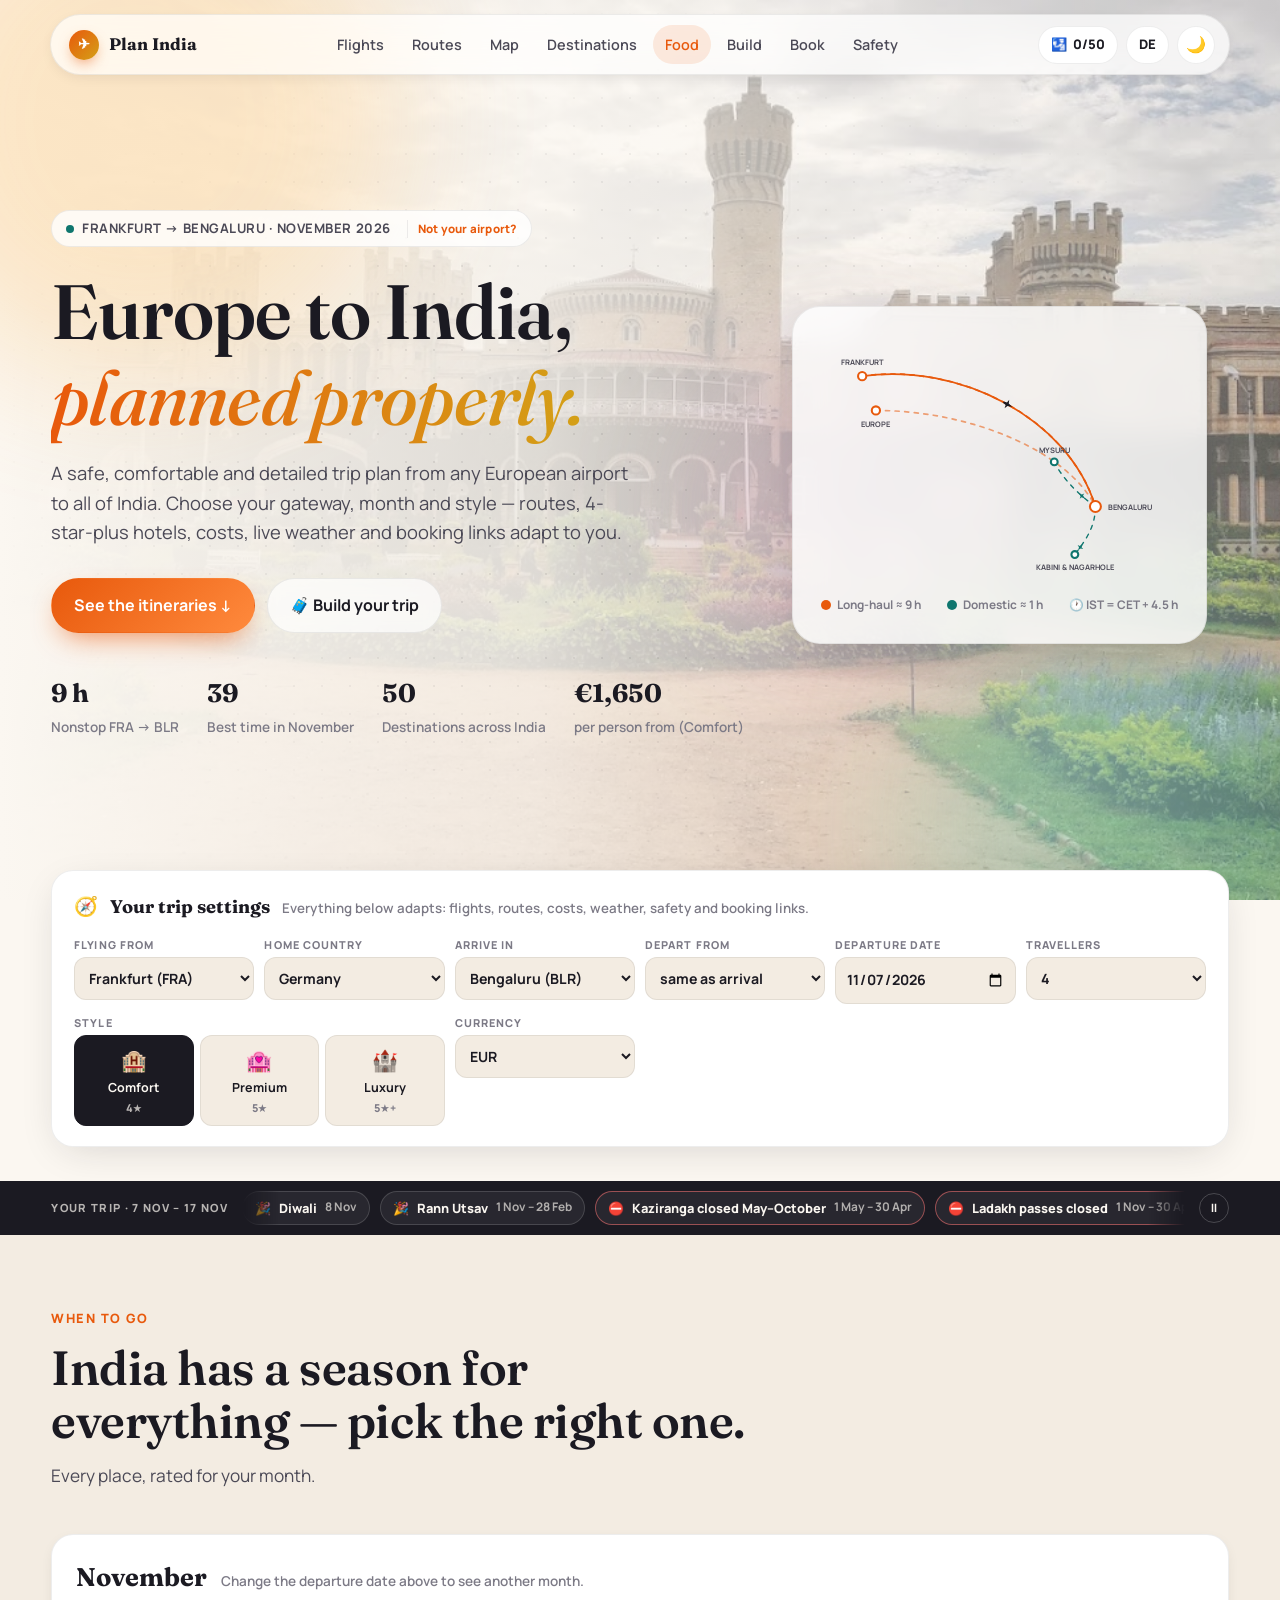
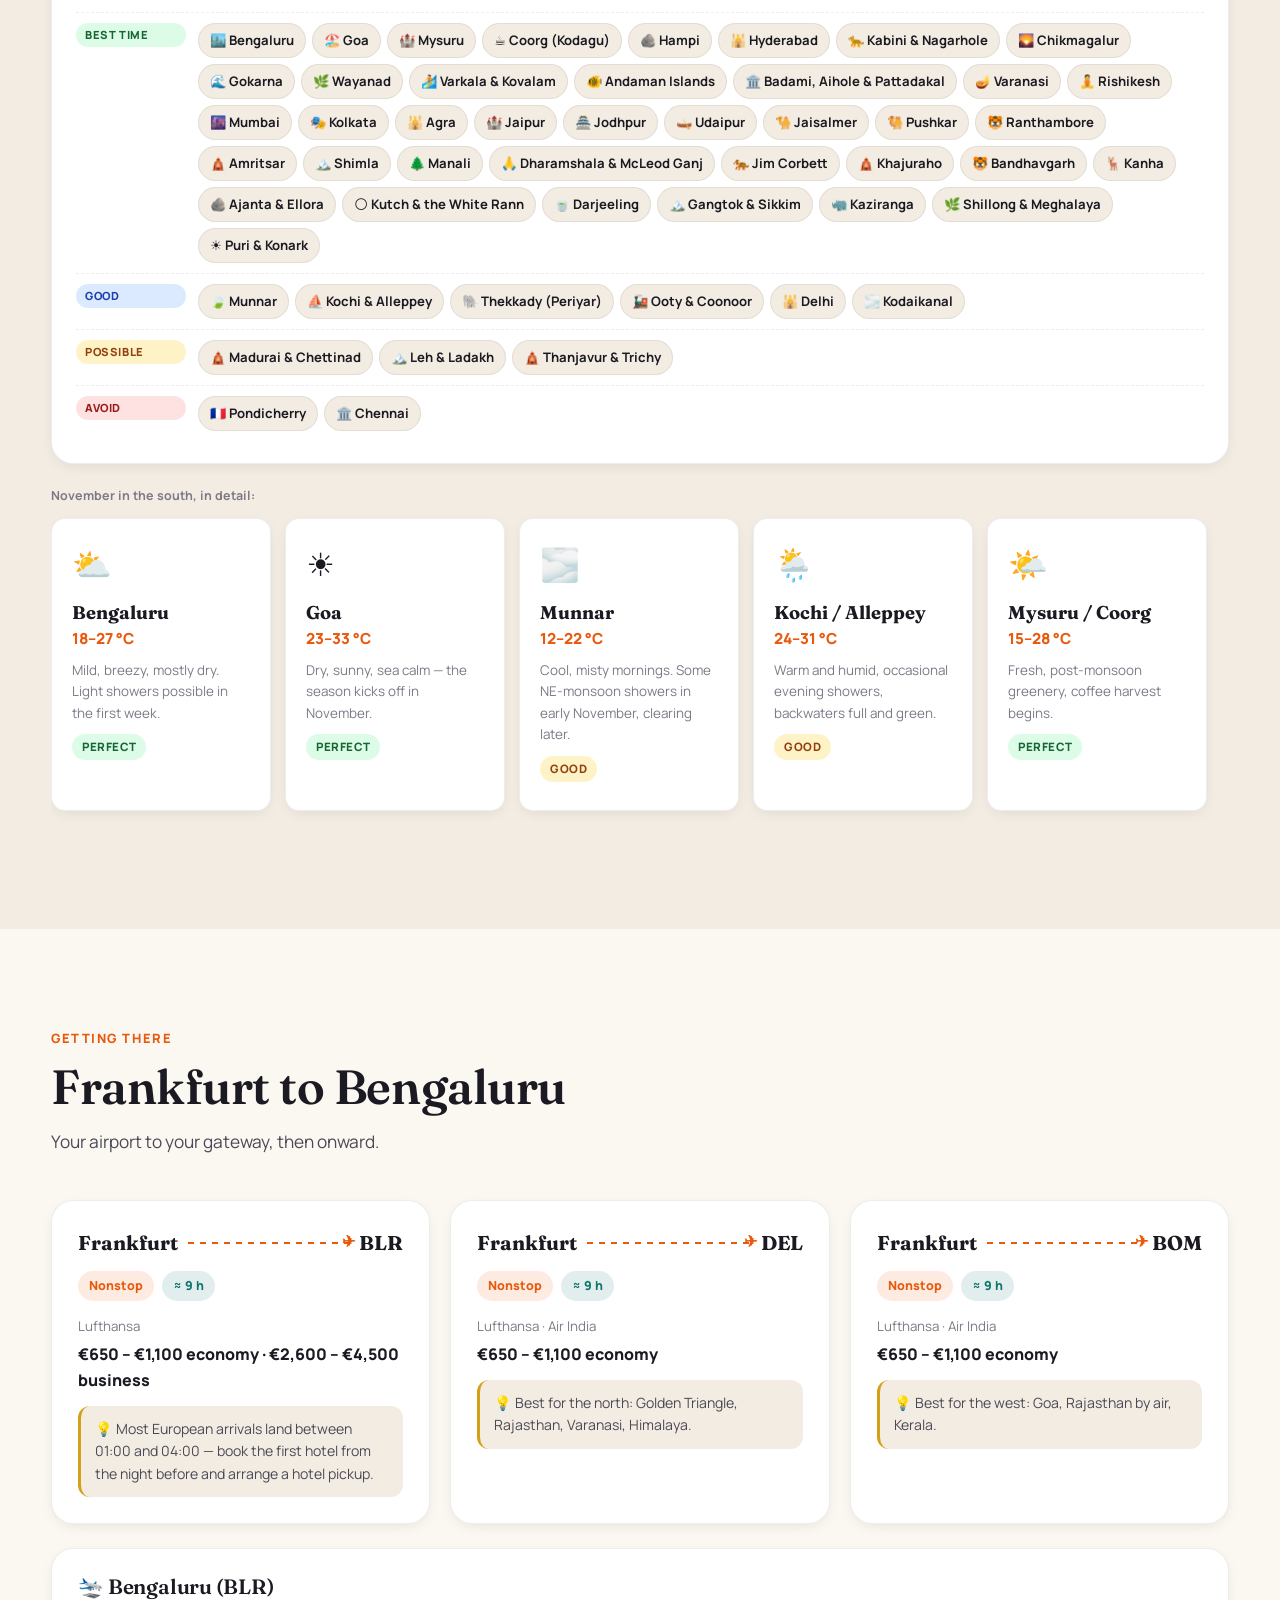
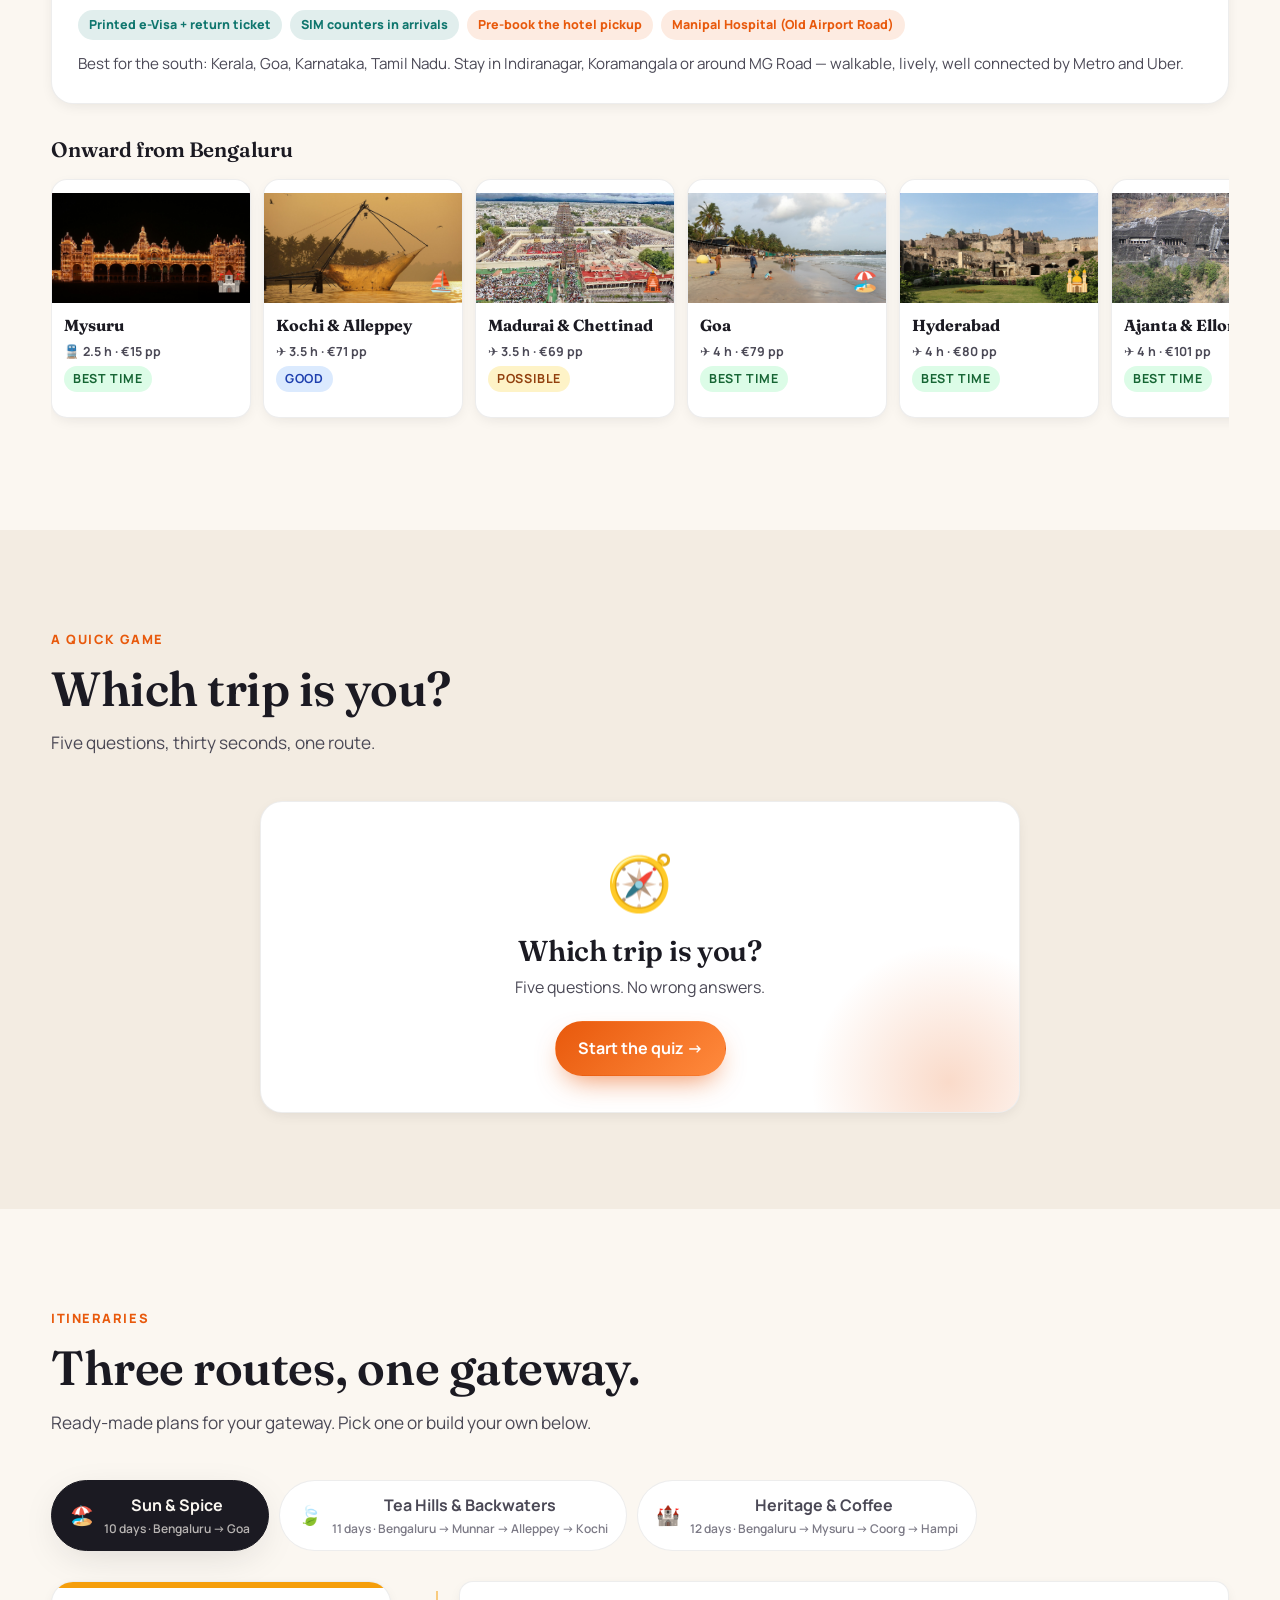
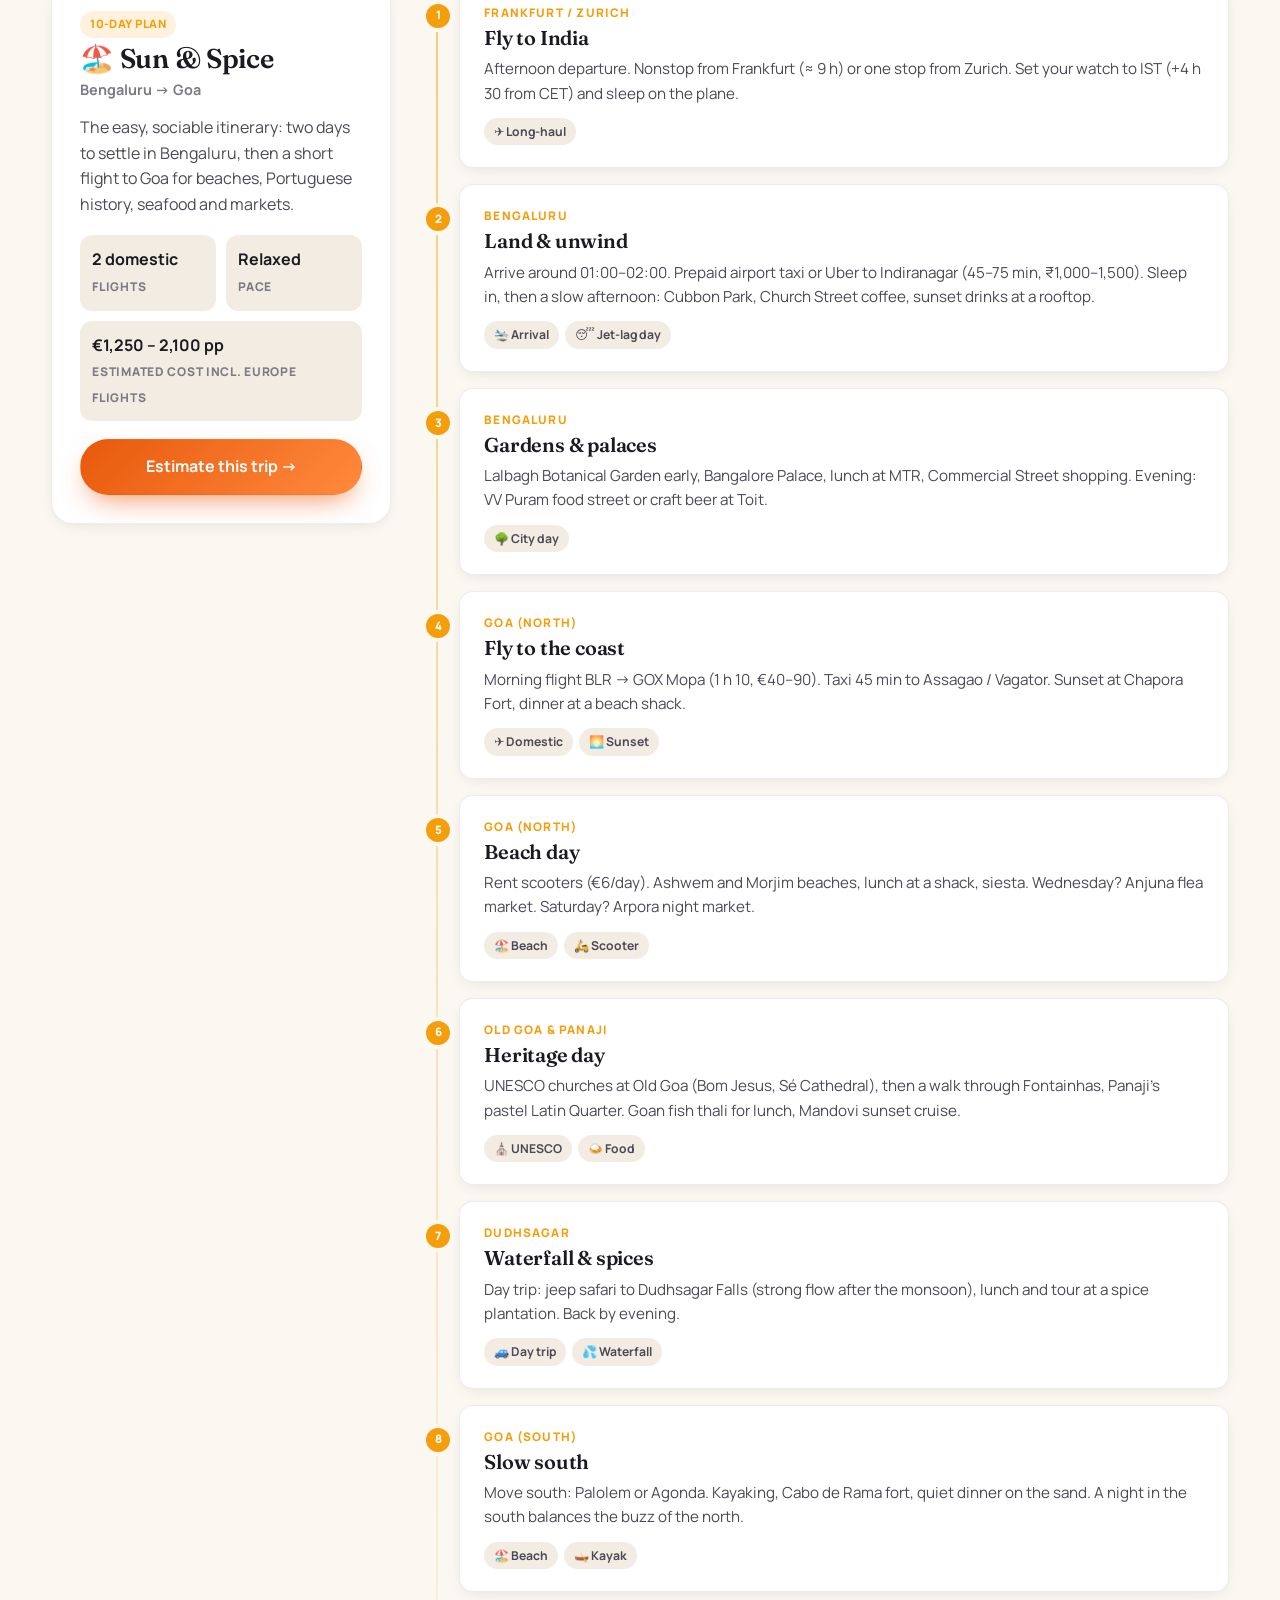
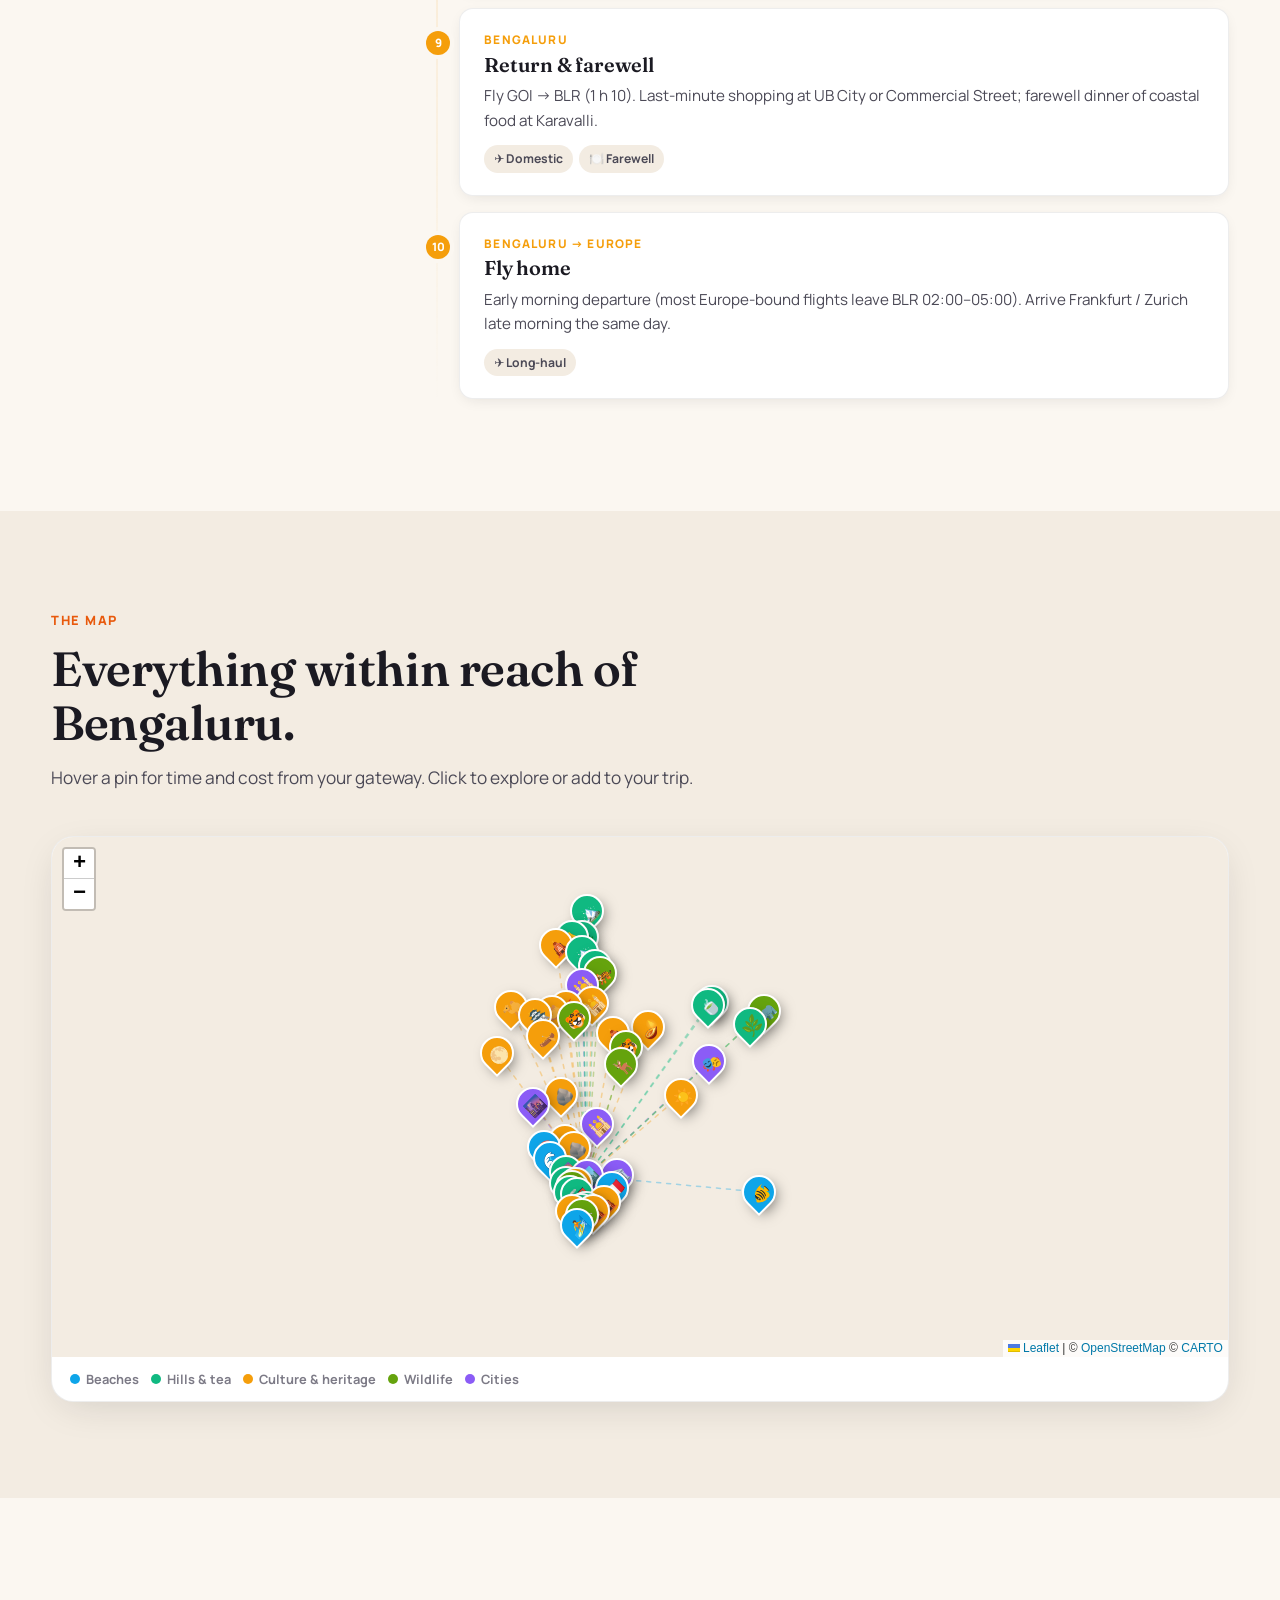
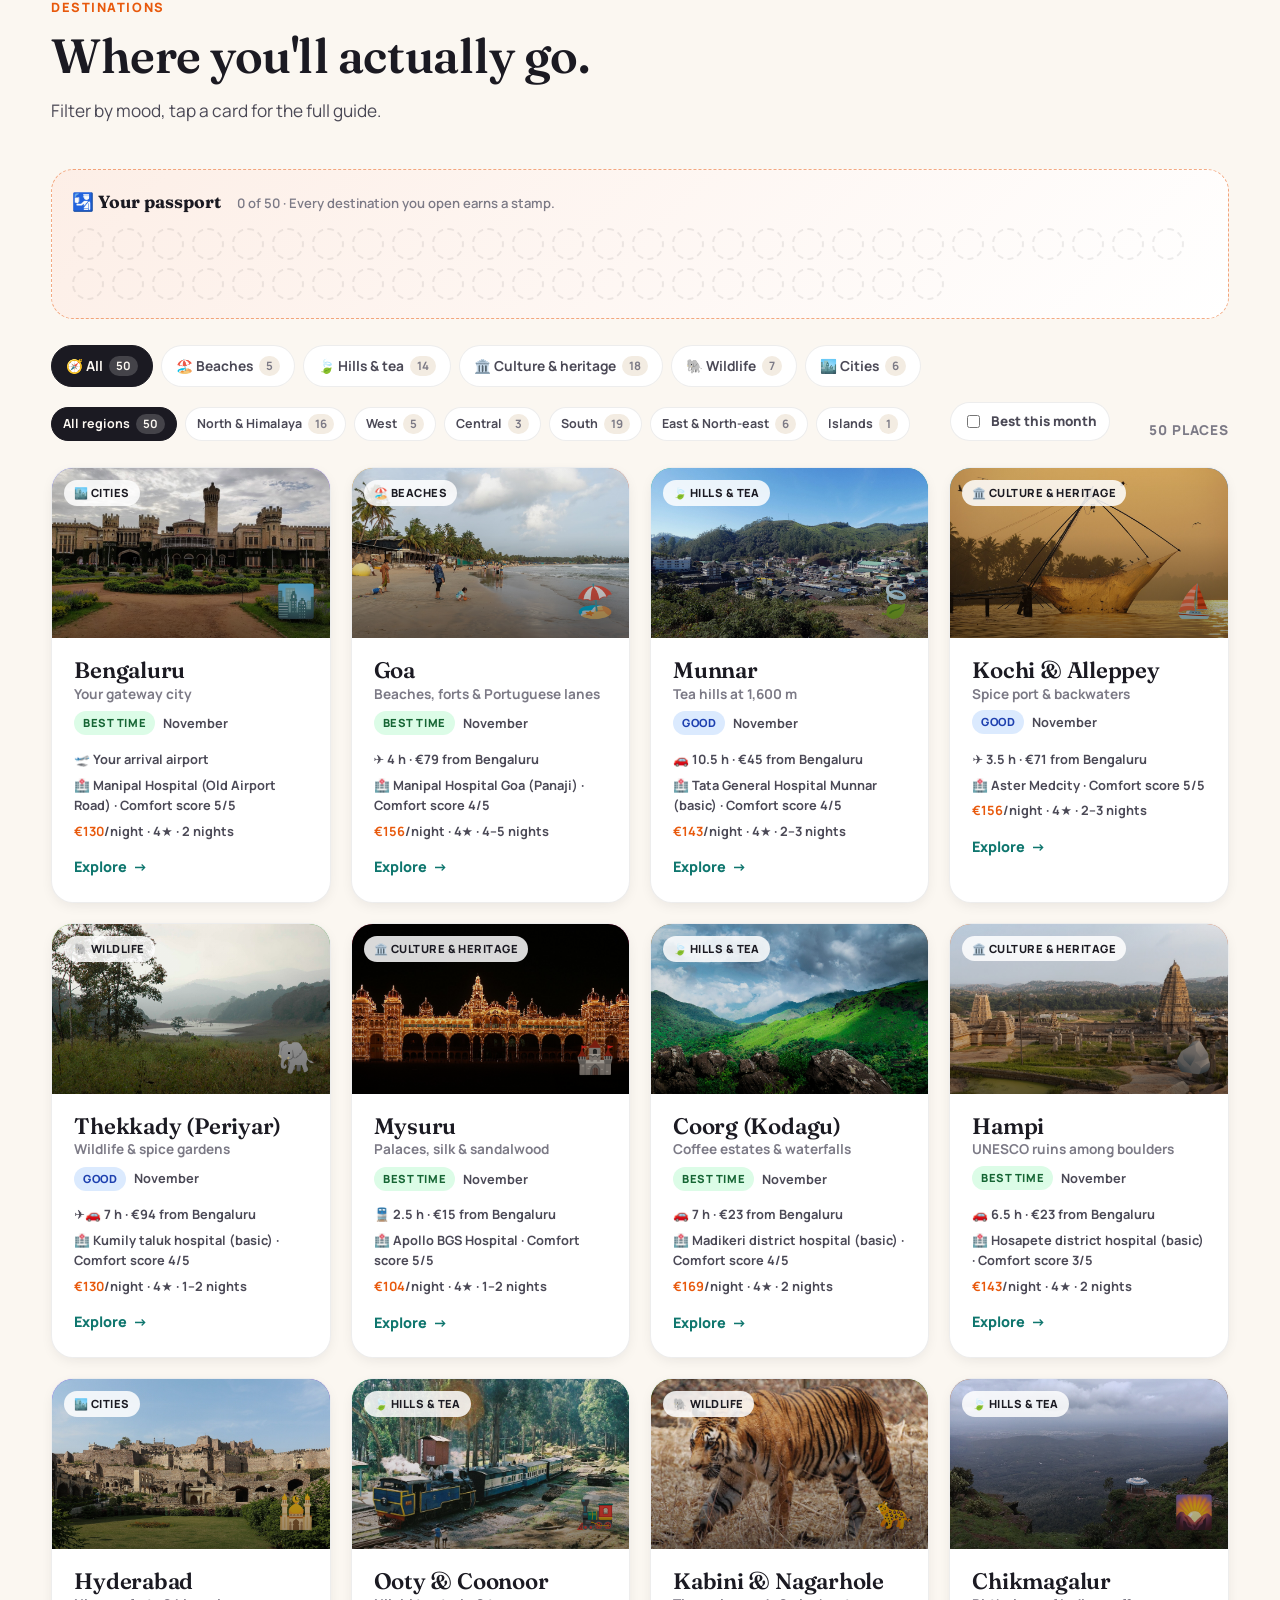
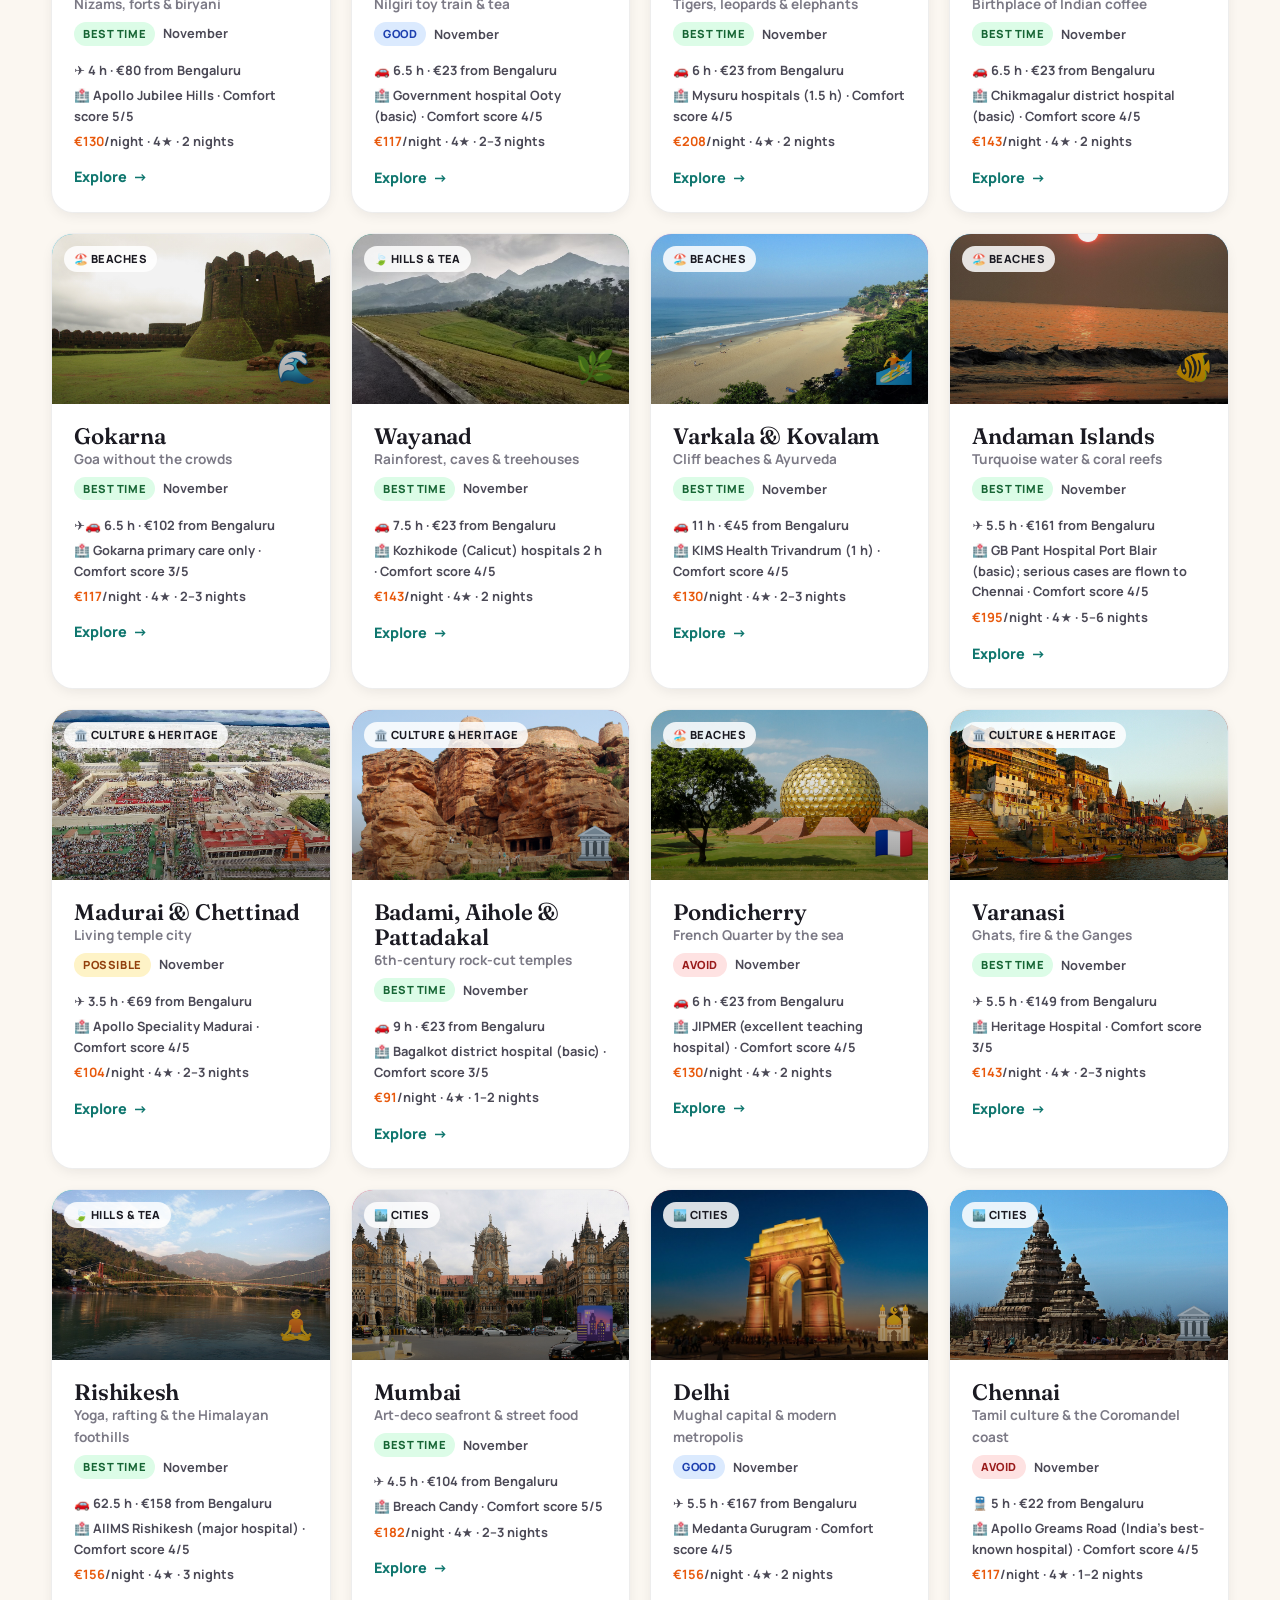
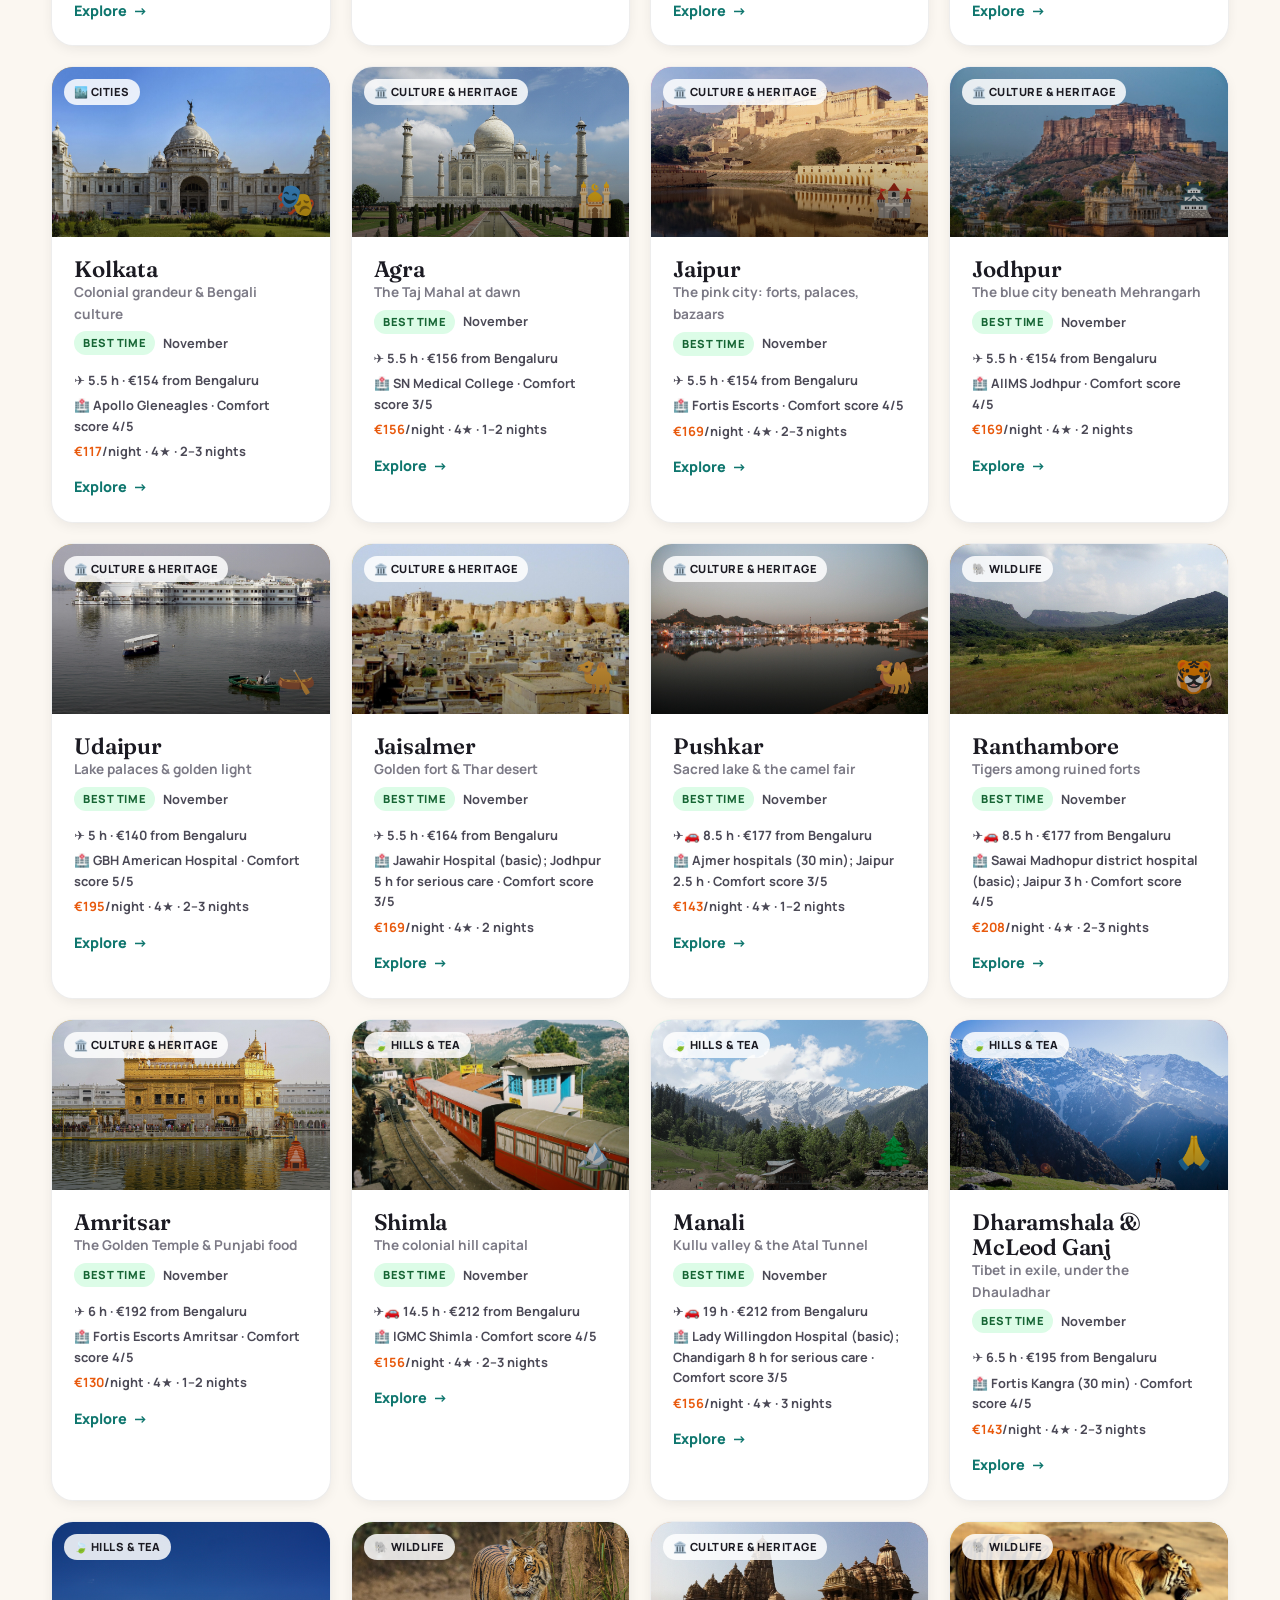
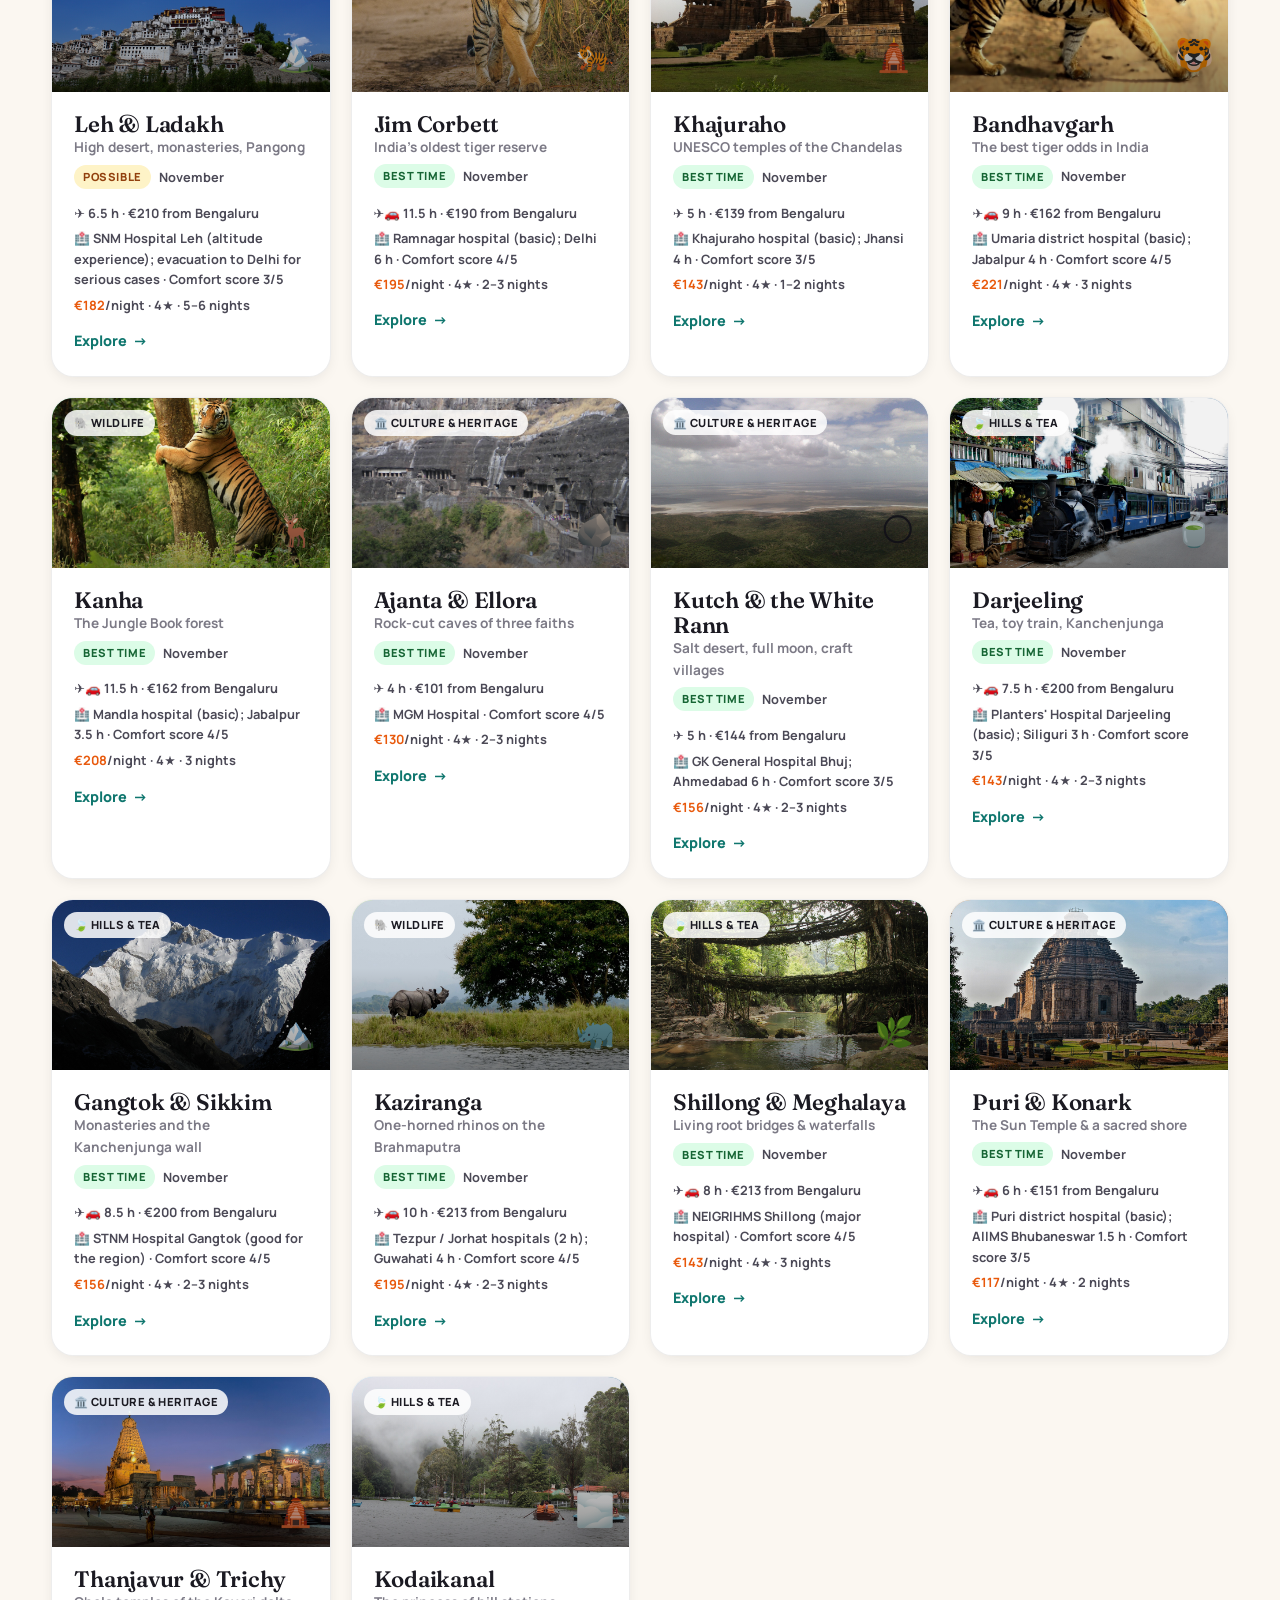
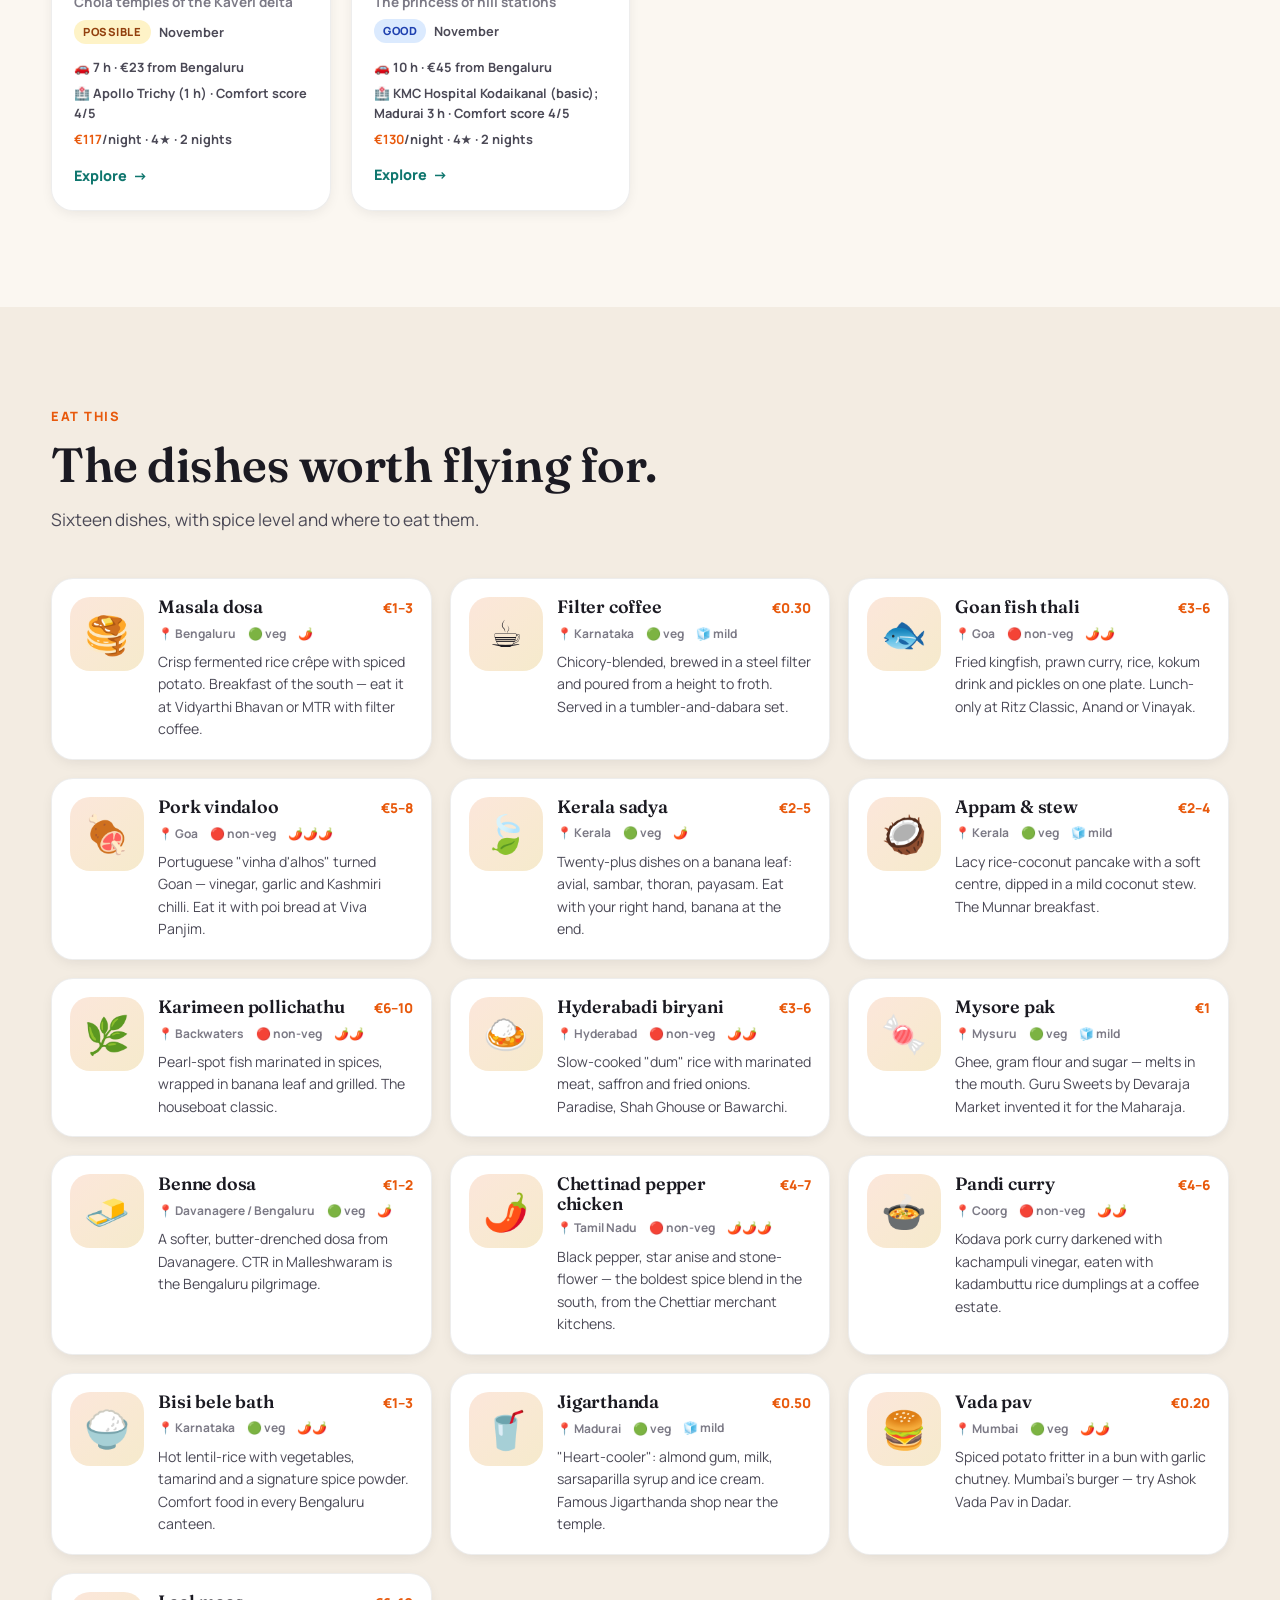
==== commit 0446c74e: "Guess the origin airport from the browser's timezone and language on first visit A first visit with " ====
--- a/index.html
+++ b/index.html
@@ -42,7 +42,7 @@
   <div class="grid-bg"></div>
   <div class="container hero-grid">
     <div>
-      <span class="eyebrow reveal in"><span class="pulse"></span> <span id="heroEyebrow">Europe → India</span></span>
+      <span class="eyebrow reveal in"><span class="pulse"></span> <span id="heroEyebrow">Europe → India</span> <a href="#settings" class="not-yours" id="notYours" hidden data-i18n="hero.notYours">Not your airport?</a></span>
       <h1 data-i18n="hero.title">Europe to India,<br /><span class="accent">planned properly.</span></h1>
       <p class="lead" data-i18n="hero.lead">A safe, comfortable and detailed trip plan from any European airport to all of India. Choose your gateway, month and style — routes, 4-star-plus hotels, costs, live weather and booking links adapt to you.</p>
       <div class="hero-cta">
--- a/styles.css
+++ b/styles.css
@@ -656,3 +656,6 @@
 .stop-events { display: flex; flex-wrap: wrap; gap: 4px; margin: 4px 0 2px; }
 .se { padding: 2px 8px; border-radius: 999px; font-size: .7rem; font-weight: 800; }
 .se.celebrate { background: #dcfce7; color: #166534; } .se.caution { background: #fef3c7; color: #92400e; } .se.closed { background: #fee2e2; color: #991b1b; }
+
+.not-yours { margin-left: 8px; padding-left: 10px; border-left: 1px solid var(--line); font-size: .72rem; letter-spacing: .02em; text-transform: none; color: var(--accent); font-weight: 800; }
+.not-yours:hover { text-decoration: underline; }
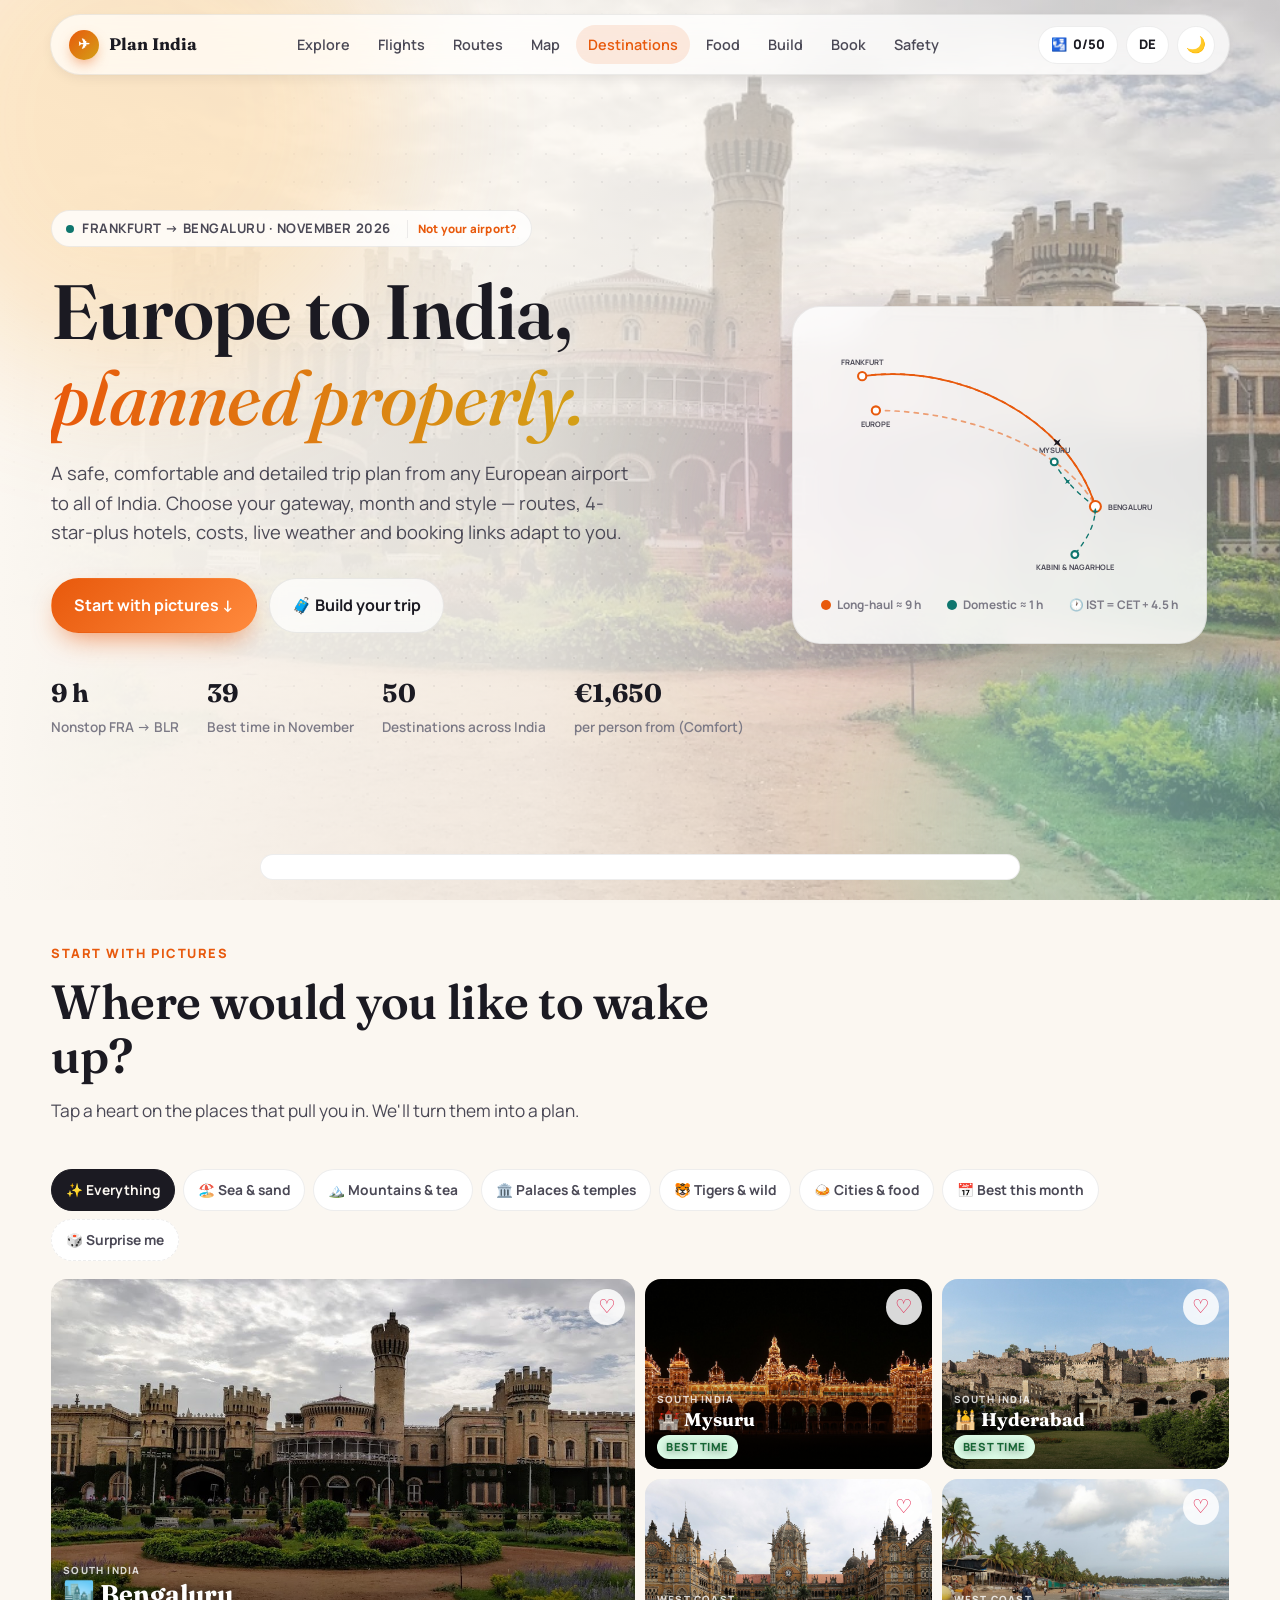
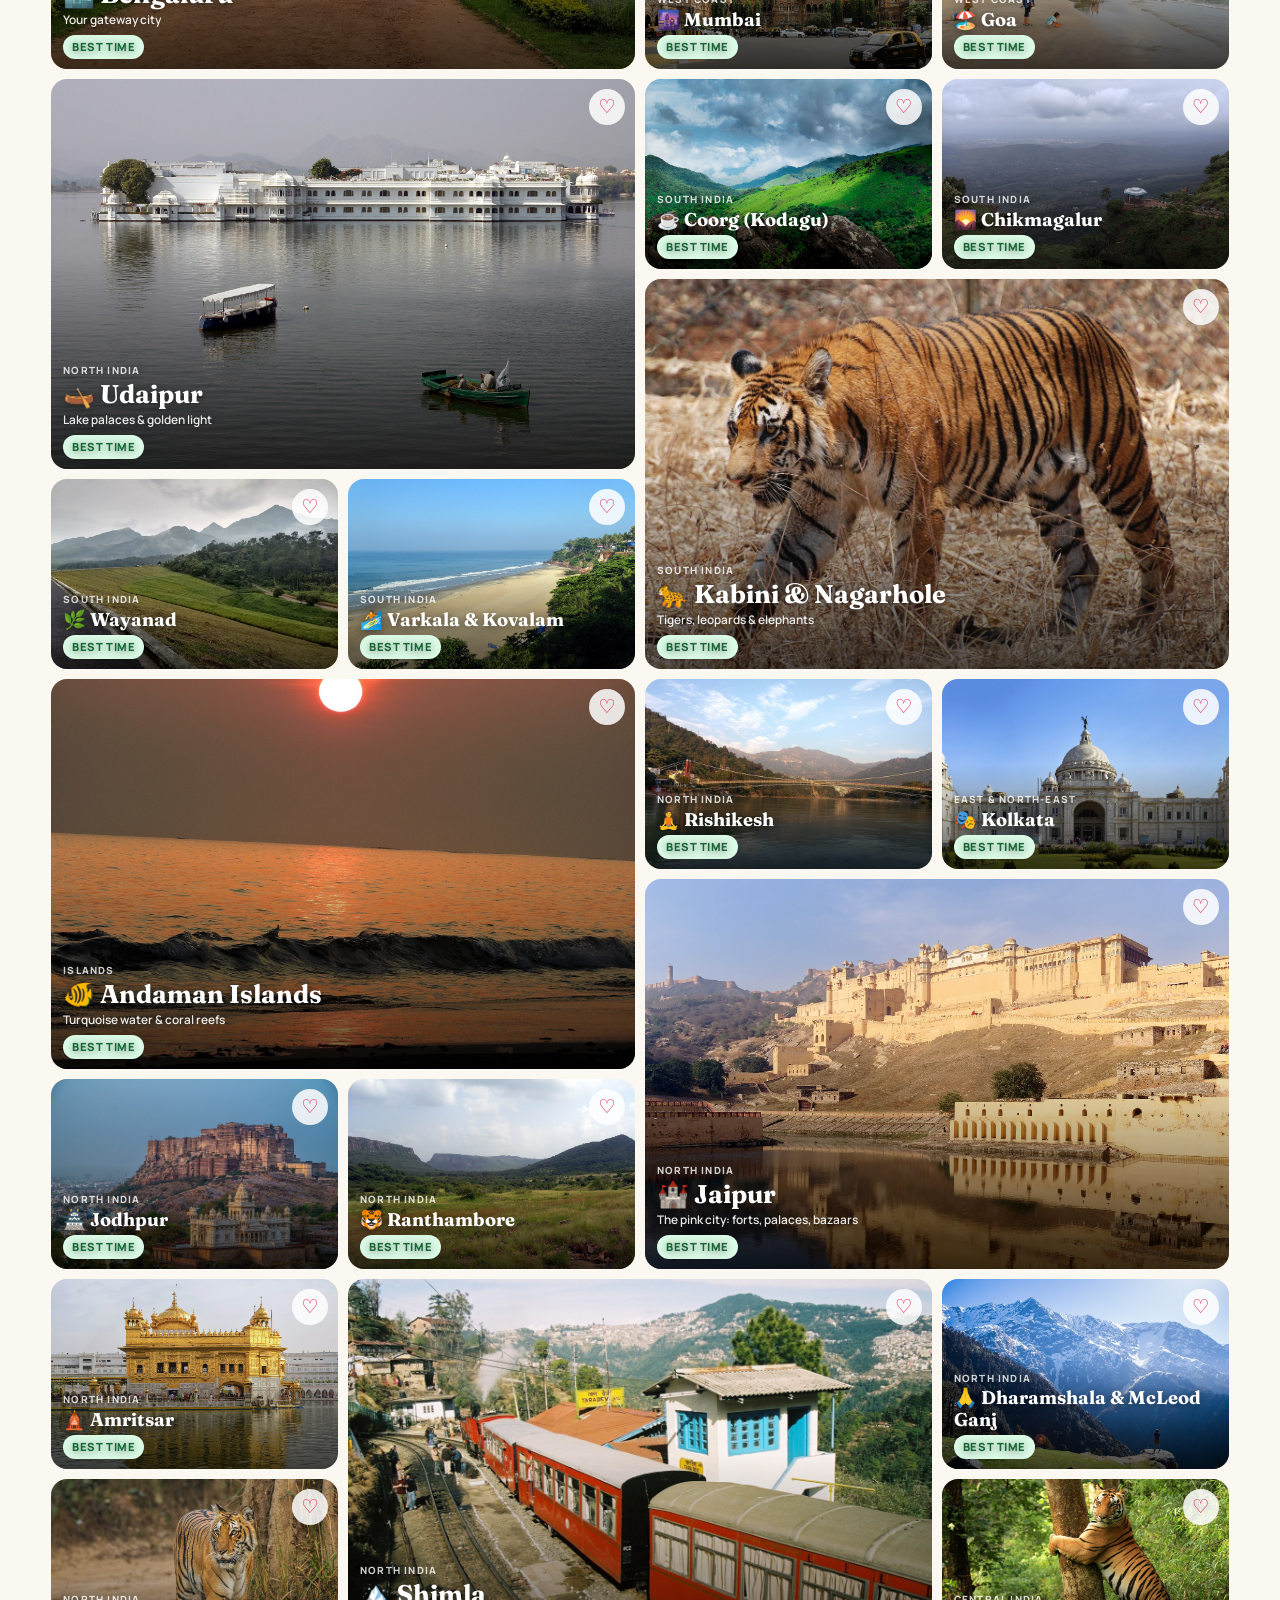
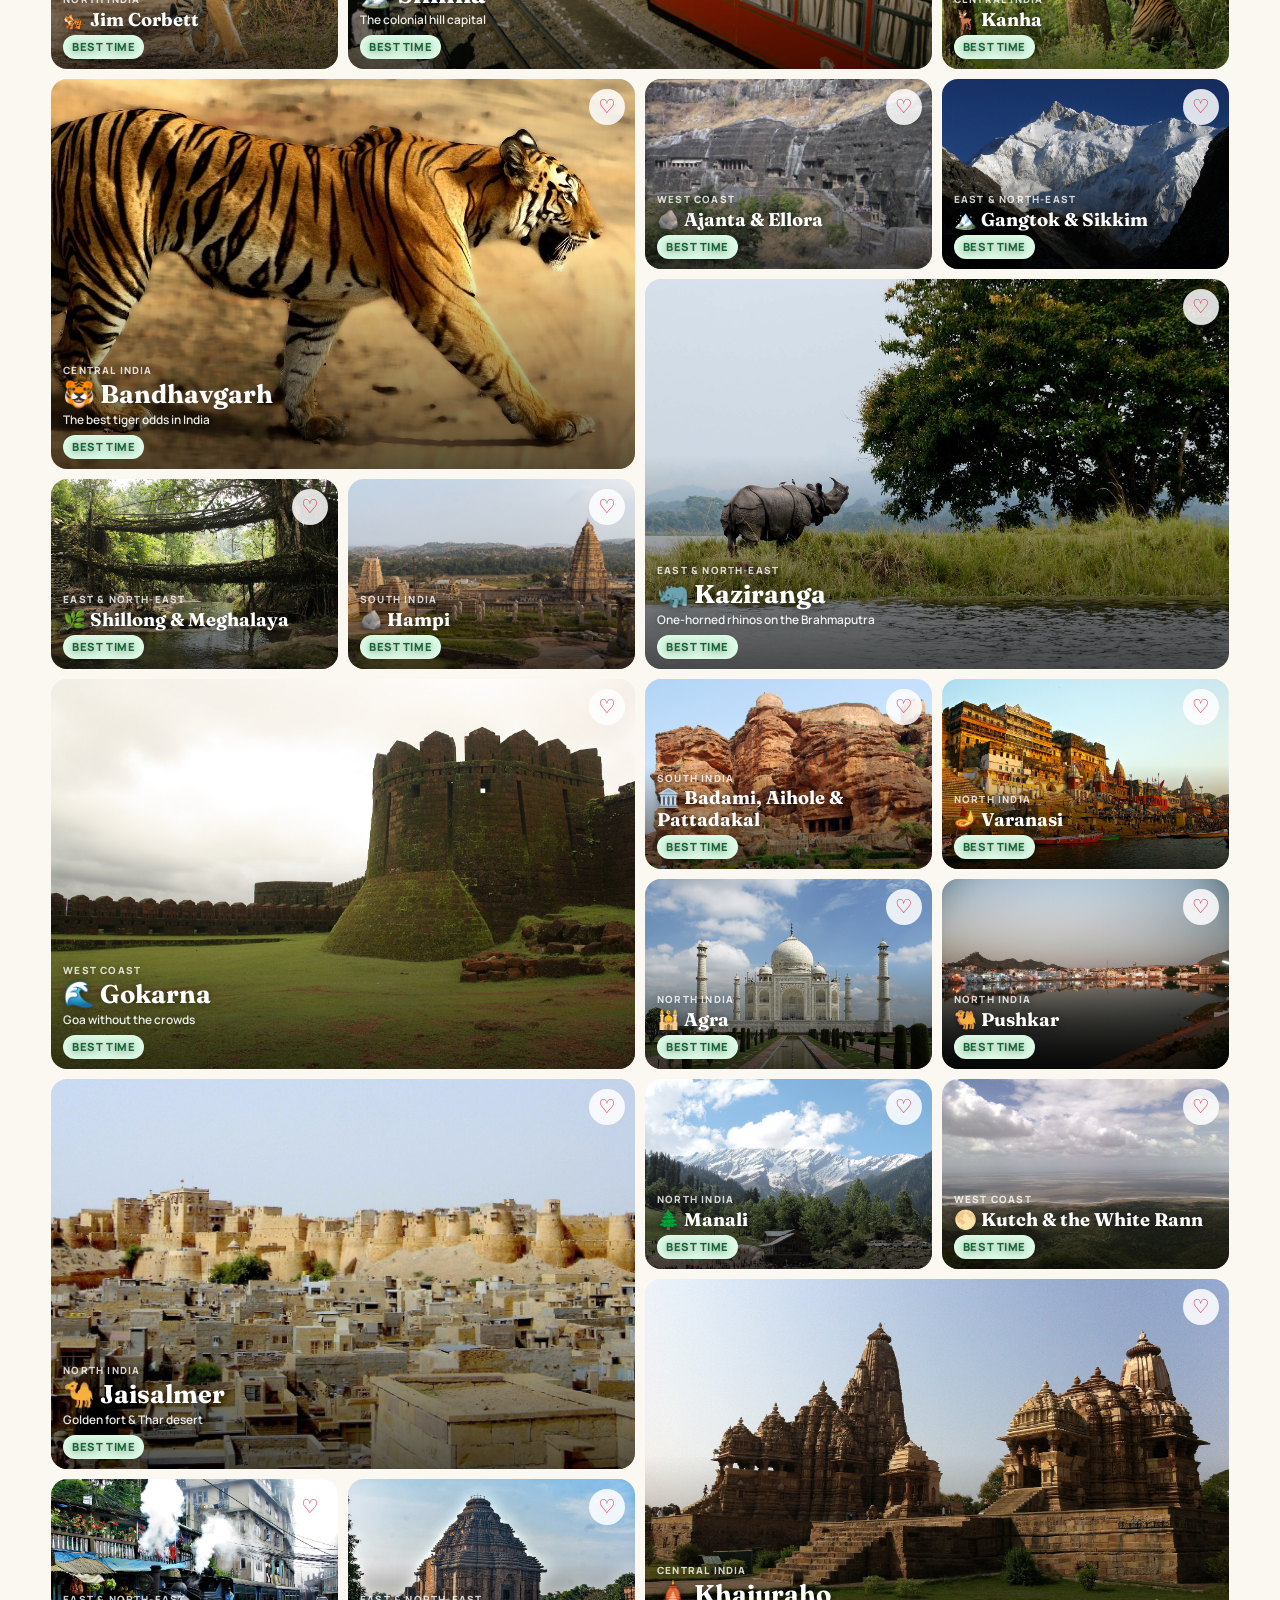
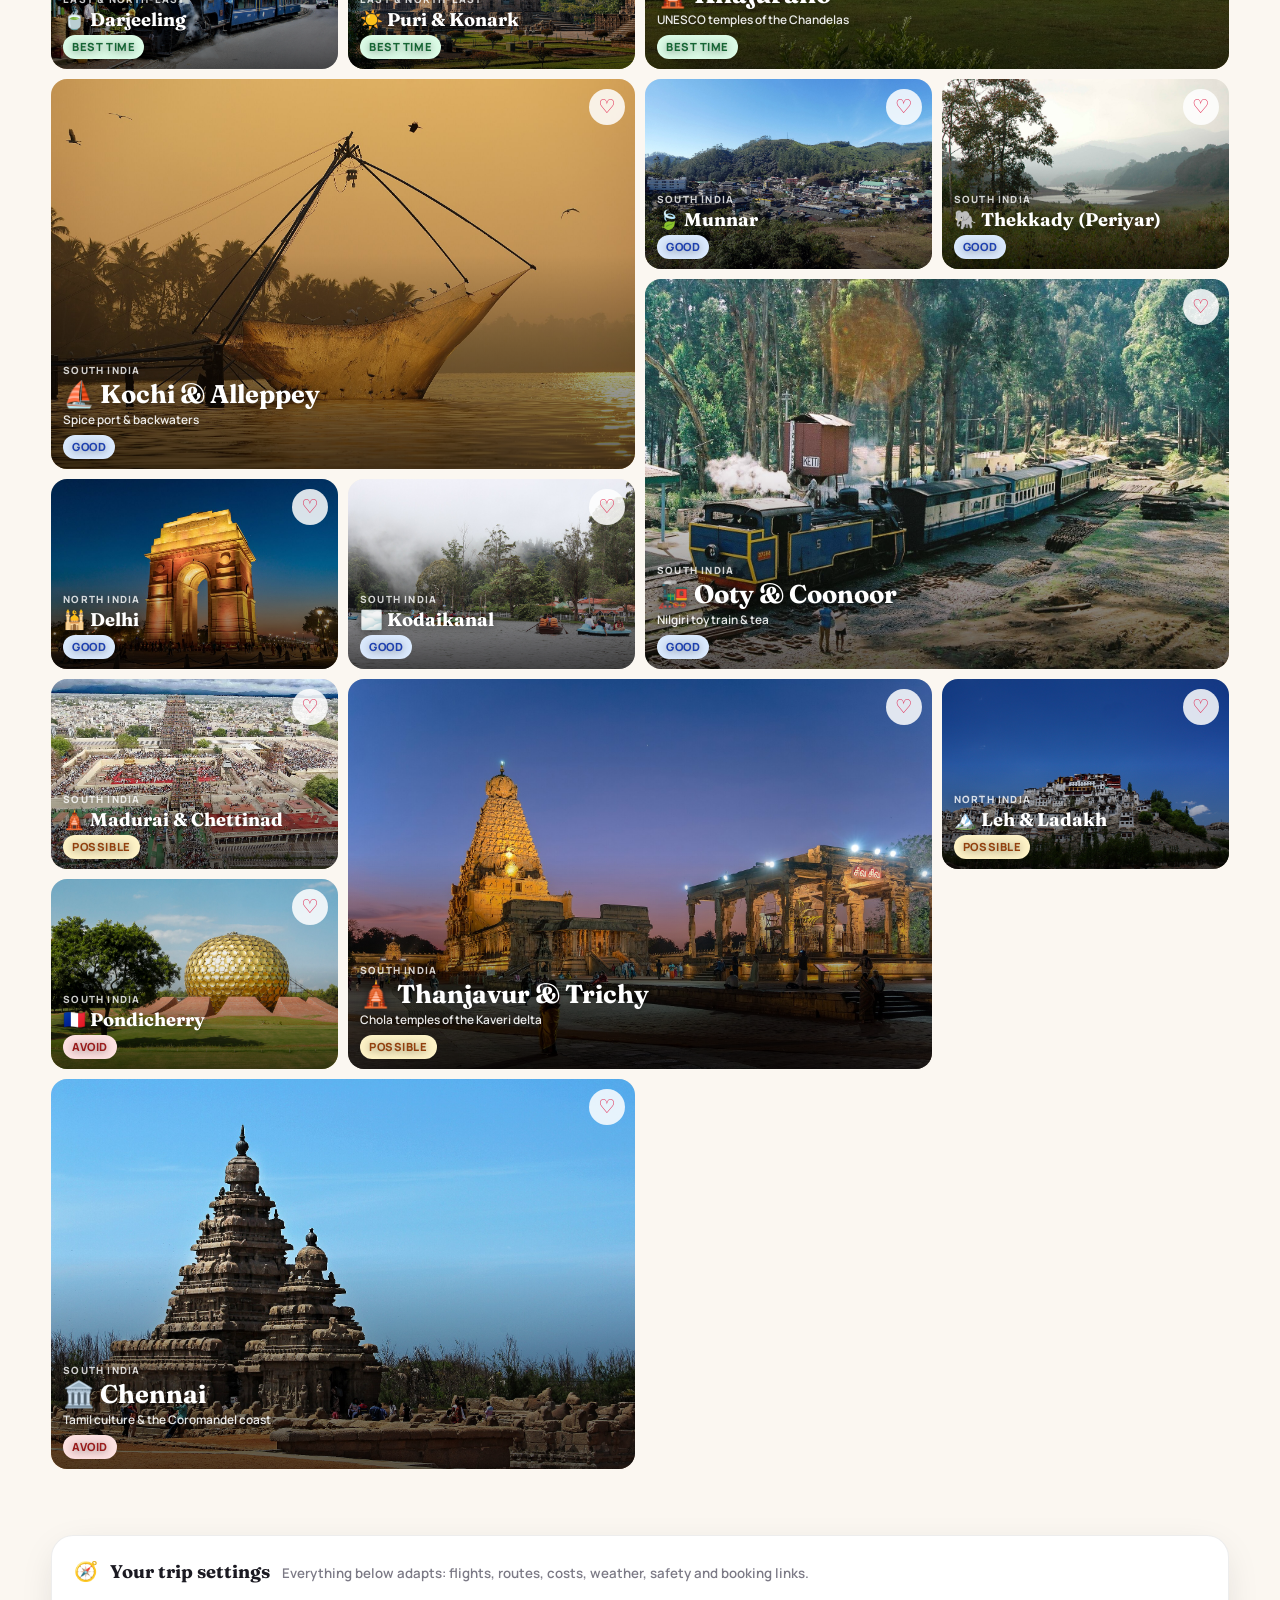
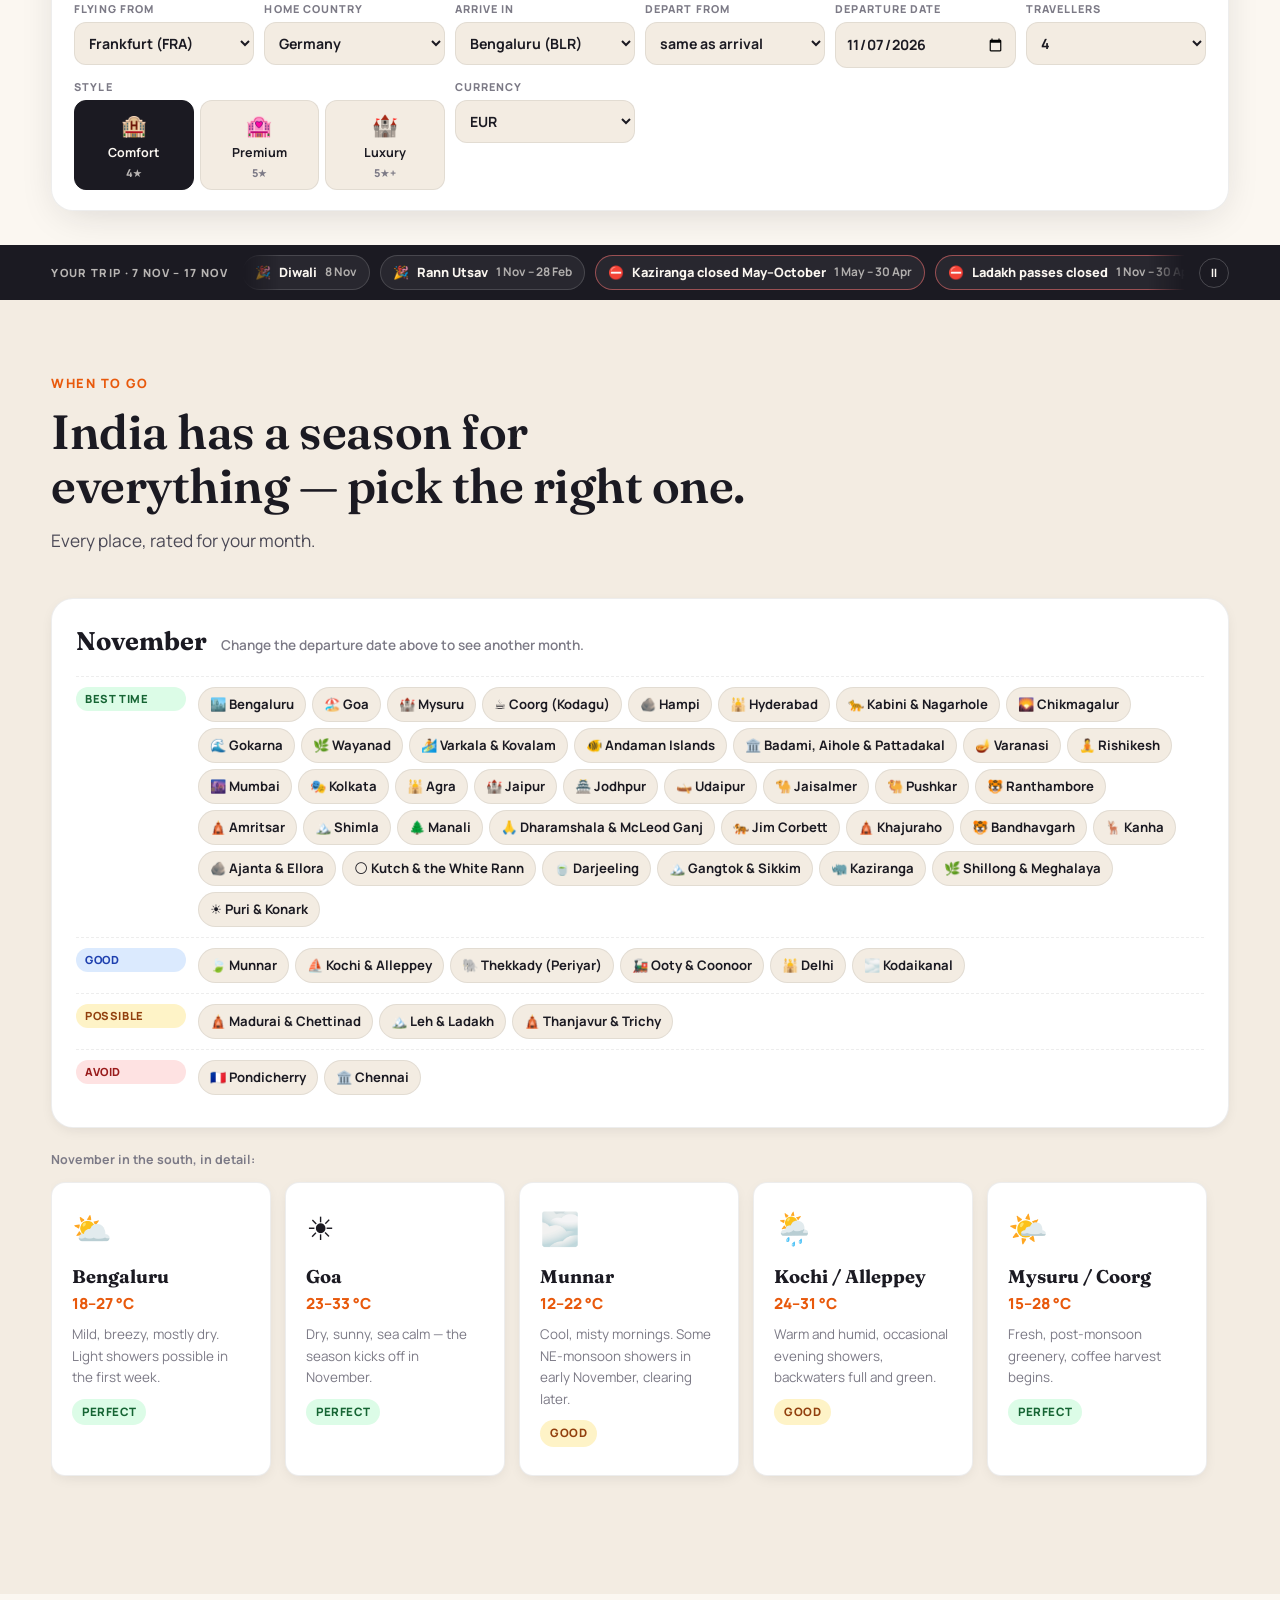
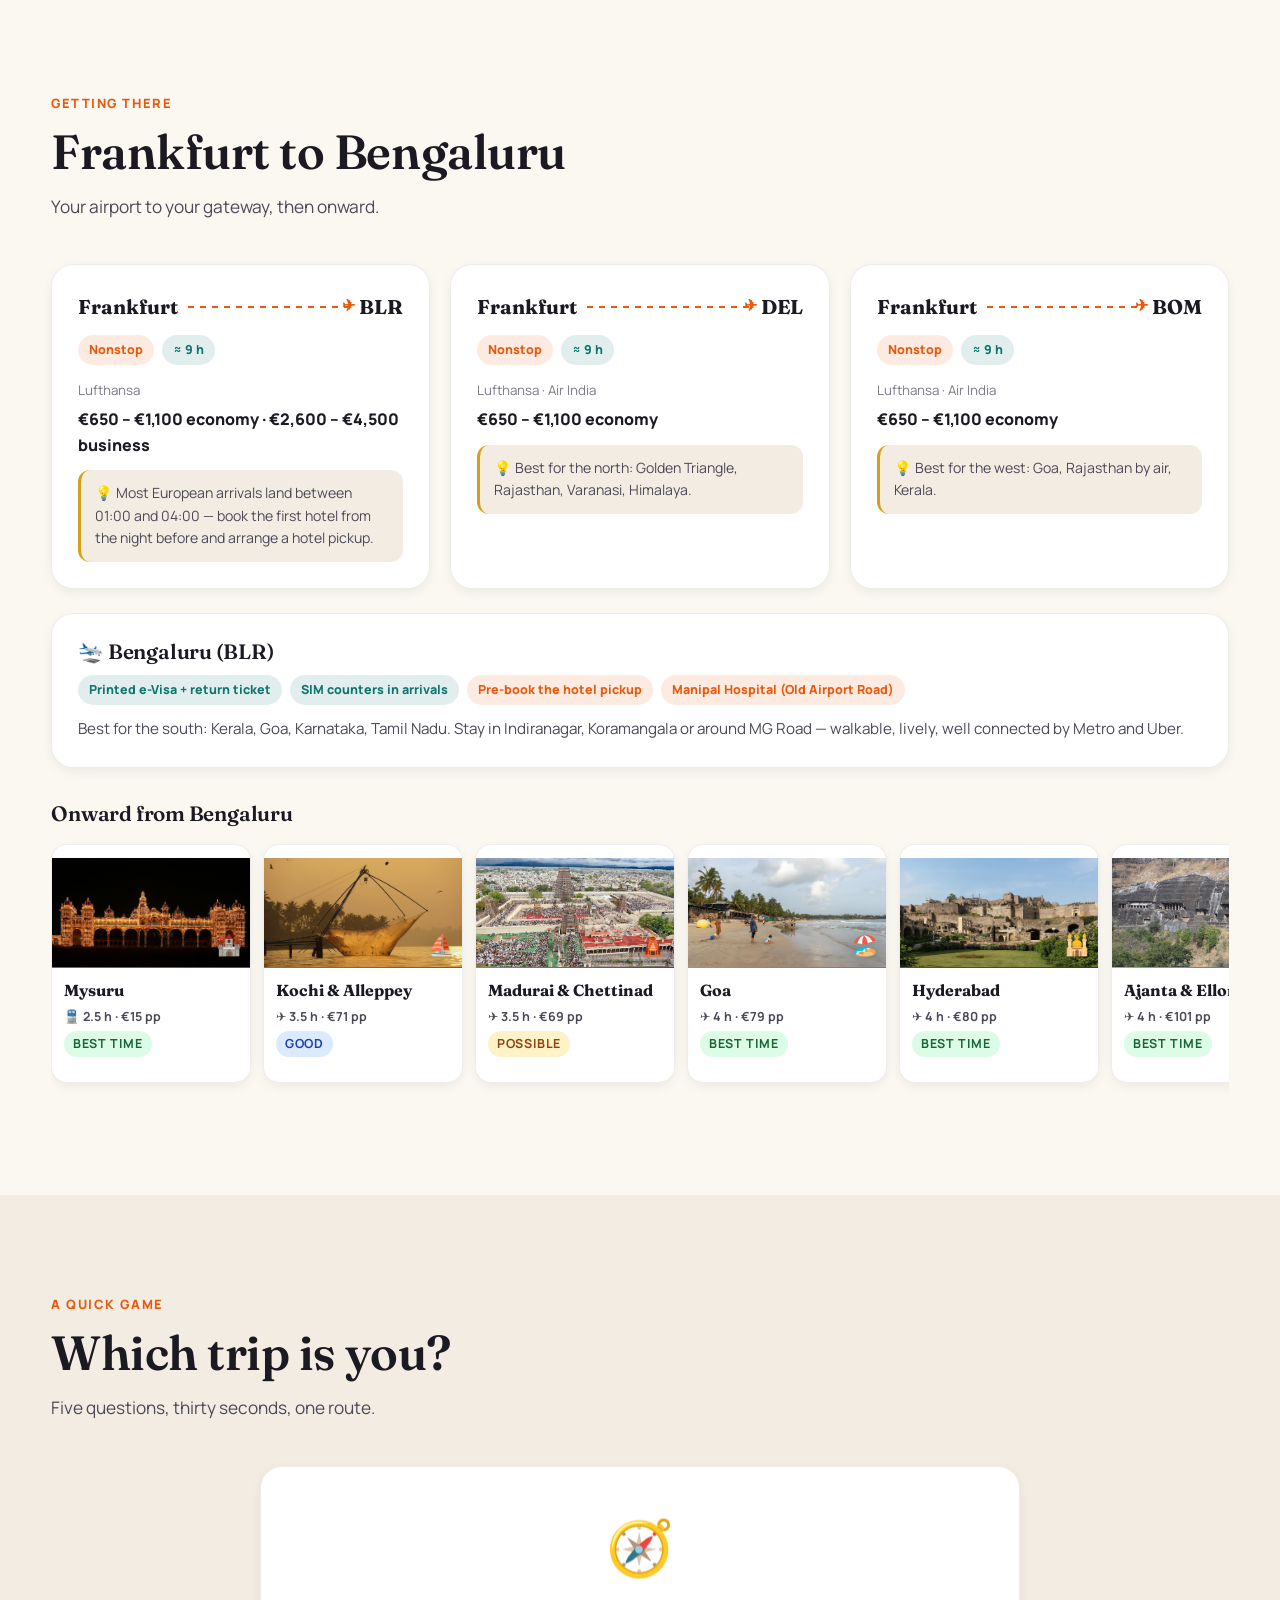
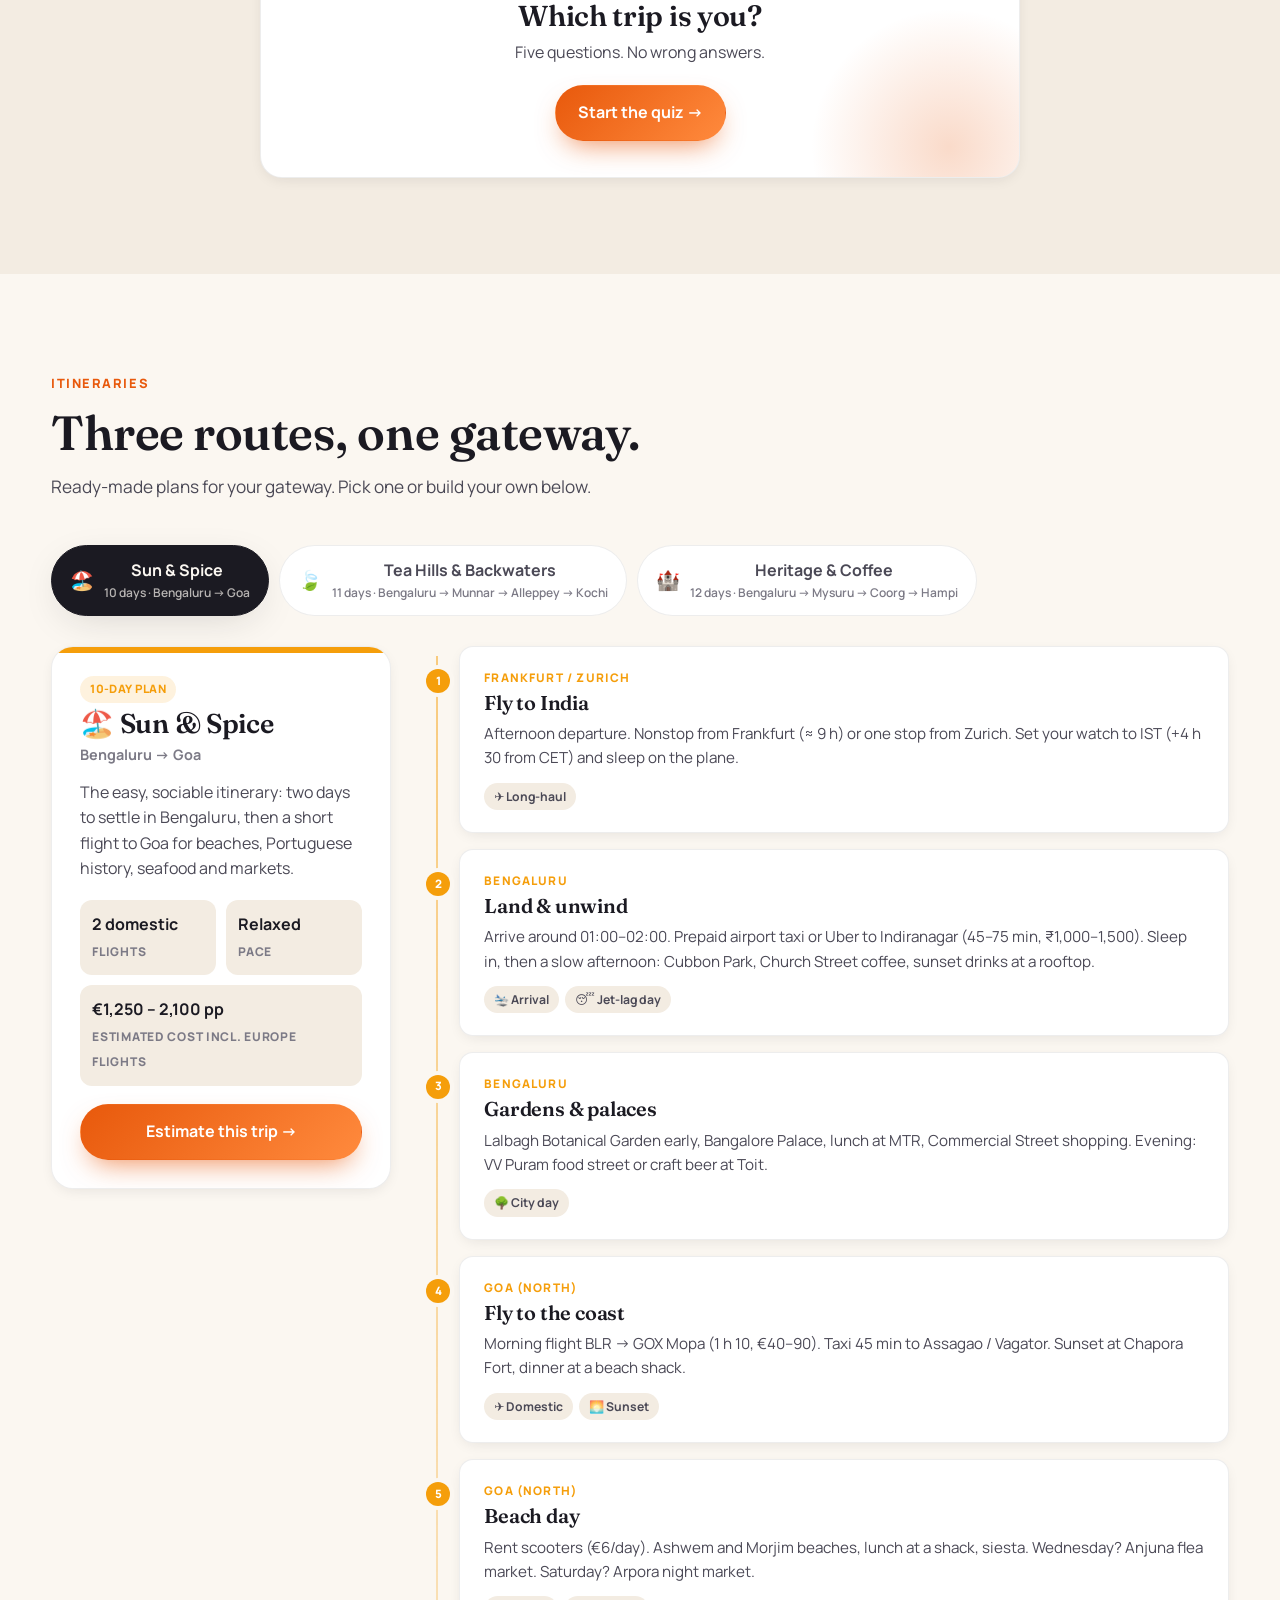
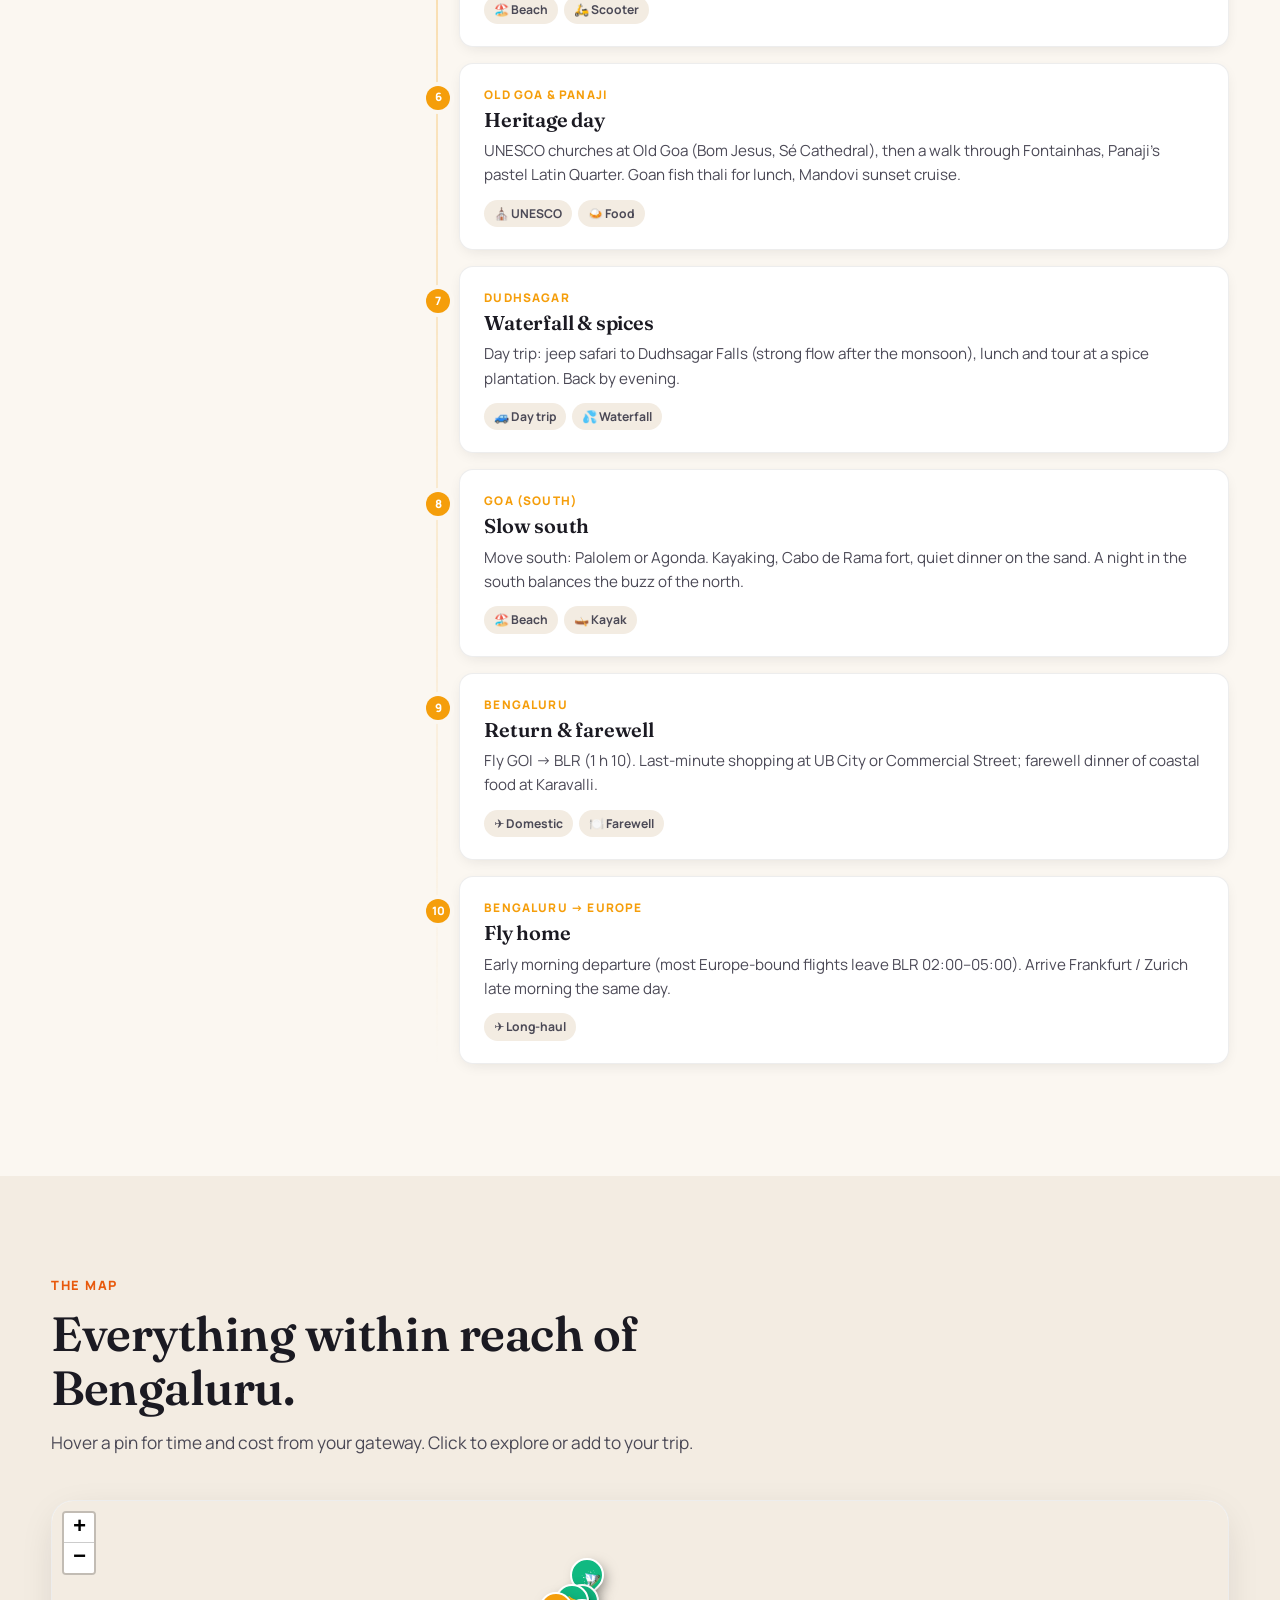
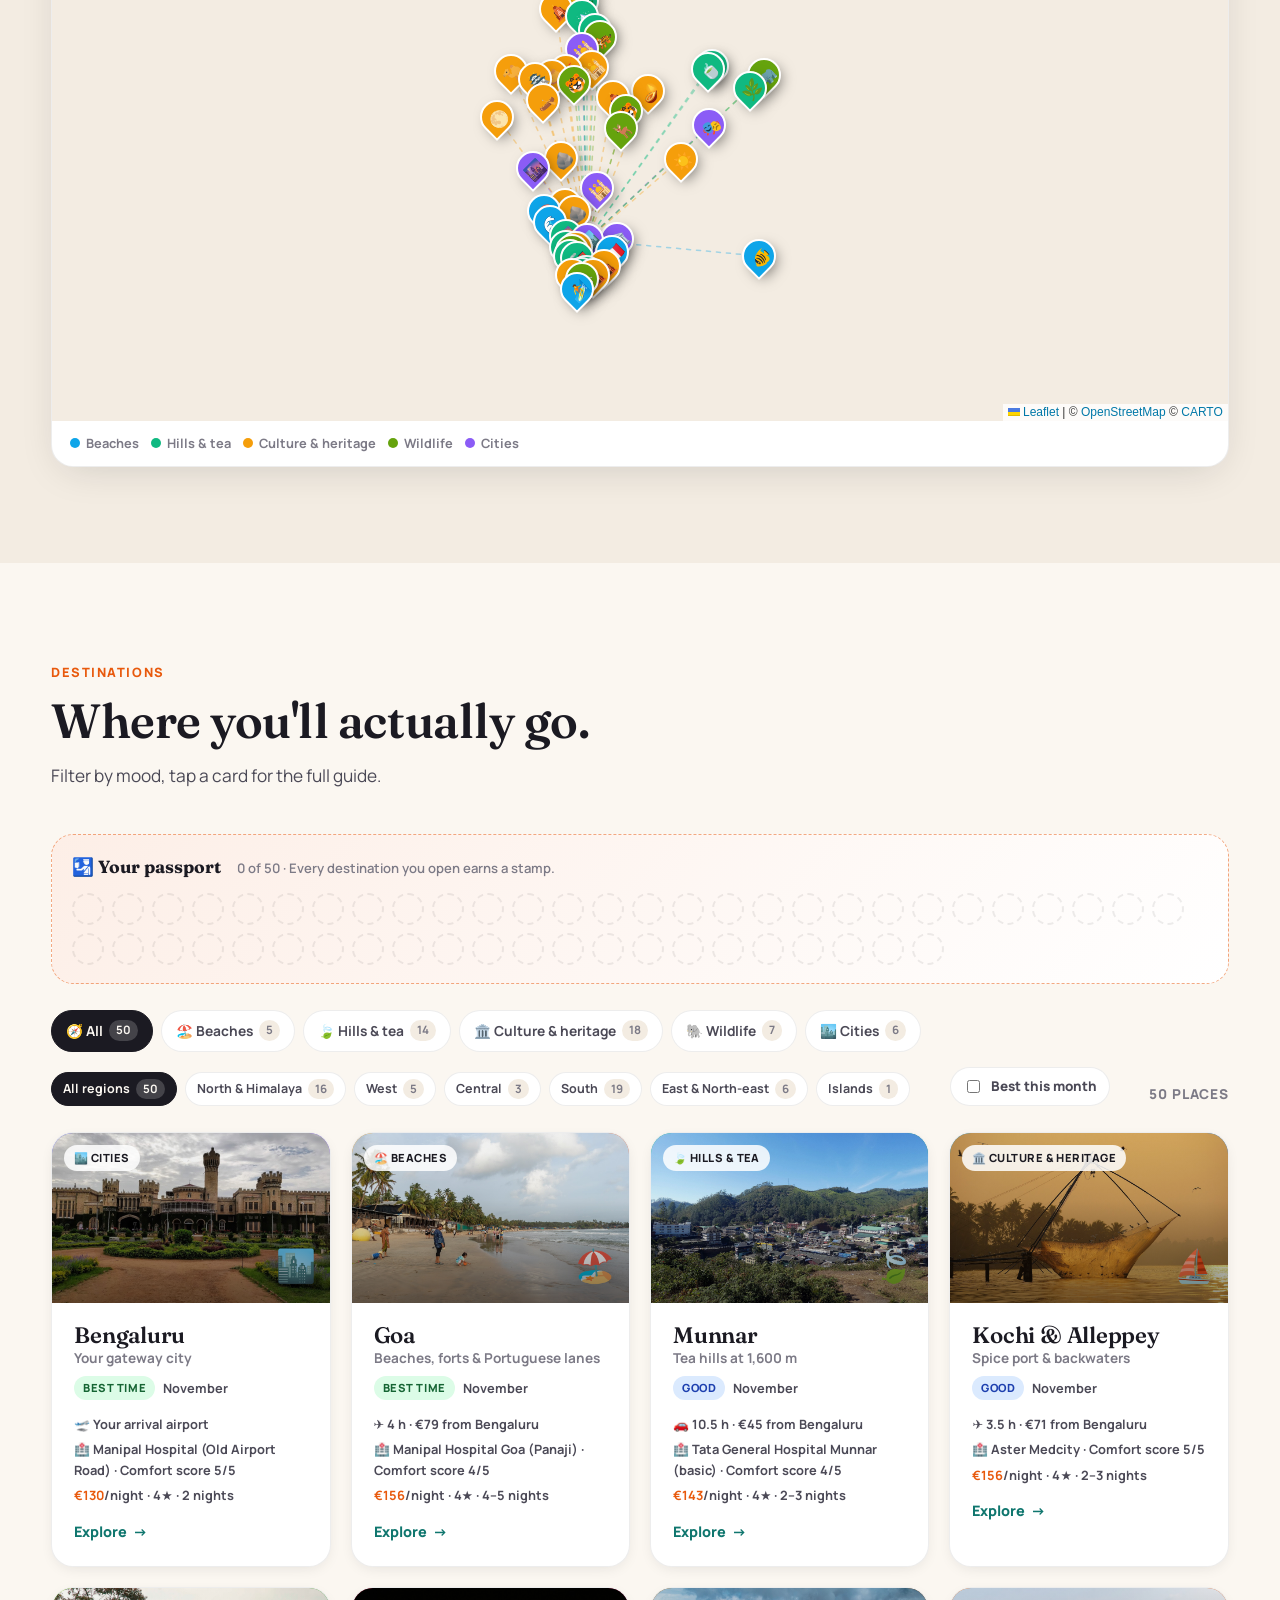
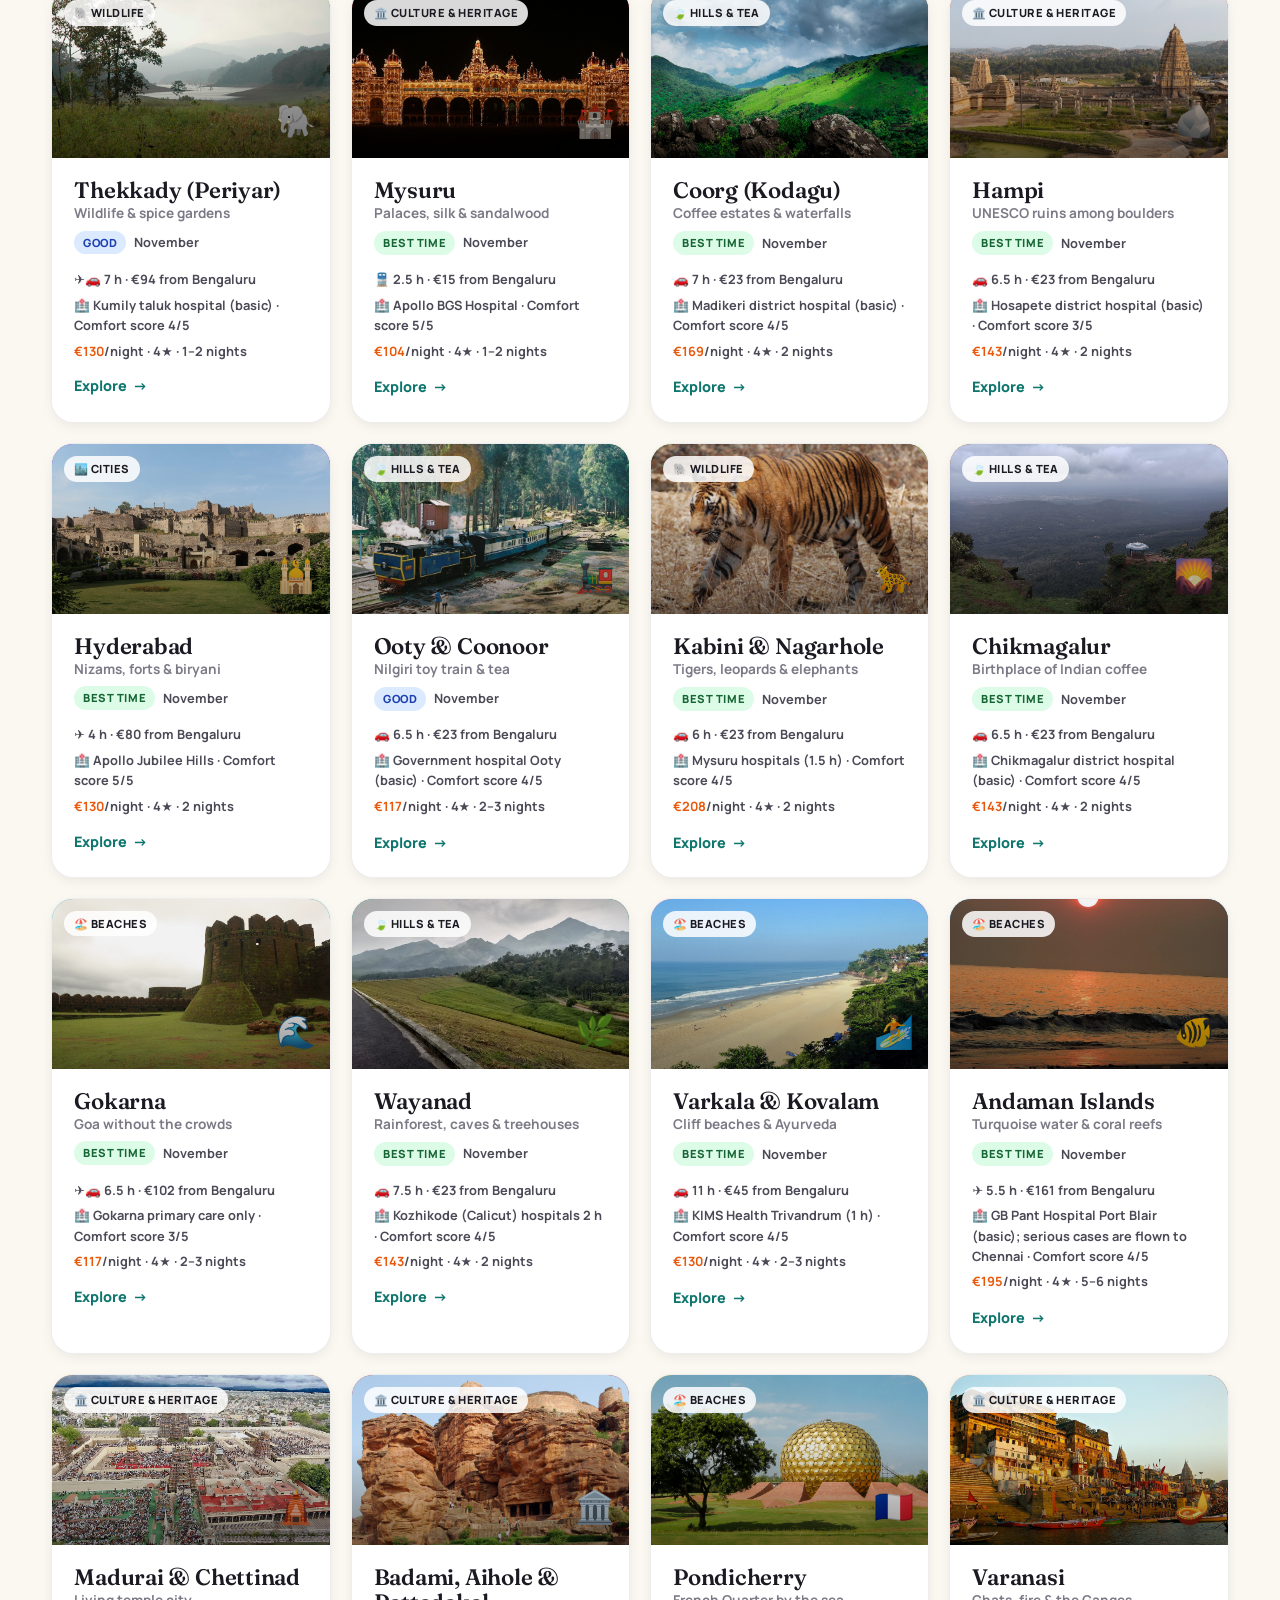
==== commit cfabaf24: "Pictures first: inspiration wall with wishlist that seeds the trip builder New section right after t" ====
--- a/index.html
+++ b/index.html
@@ -18,6 +18,7 @@
 <nav class="nav" aria-label="Main">
   <a class="brand" href="#top"><span class="dot">✈</span> Plan India</a>
   <ul class="nav-links">
+    <li><a href="#inspire" data-i18n="nav.inspire">Explore</a></li>
     <li><a href="#flights" data-i18n="nav.flights">Flights</a></li>
     <li><a href="#routes" data-i18n="nav.routes">Routes</a></li>
     <li><a href="#map" data-i18n="nav.map">Map</a></li>
@@ -46,7 +47,7 @@
       <h1 data-i18n="hero.title">Europe to India,<br /><span class="accent">planned properly.</span></h1>
       <p class="lead" data-i18n="hero.lead">A safe, comfortable and detailed trip plan from any European airport to all of India. Choose your gateway, month and style — routes, 4-star-plus hotels, costs, live weather and booking links adapt to you.</p>
       <div class="hero-cta">
-        <a class="btn btn-primary" href="#routes" data-i18n="hero.cta1">See the itineraries ↓</a>
+        <a class="btn btn-primary" href="#inspire" data-i18n="hero.cta1">Start with pictures ↓</a>
         <a class="btn btn-ghost" href="#builder" data-i18n="hero.cta2">🧳 Build your trip</a>
       </div>
       <div class="hero-stats">
@@ -92,6 +93,20 @@
   </div>
 </header>
 
+<!-- ================= INSPIRE ================= -->
+<section id="inspire" class="inspire">
+  <div class="container">
+    <div class="section-head reveal in">
+      <span class="kicker" data-i18n="inspire.kicker">Start with pictures</span>
+      <h2 data-i18n="inspire.h2">Where would you like to wake up?</h2>
+      <p data-i18n="inspire.p">Tap a heart on the places that pull you in. We'll turn them into a plan.</p>
+    </div>
+    <div class="filters wall-chips" id="wallChips"></div>
+    <div class="wall" id="wall"></div>
+  </div>
+</section>
+<div class="wish-bar" id="wishBar" hidden></div>
+
 <!-- ================= SETTINGS ================= -->
 <section id="settings" class="settings-section">
   <div class="container">
@@ -397,5 +412,6 @@
 <script src="settings.js"></script>
 <script src="features.js"></script>
 <script src="ticker.js"></script>
+<script src="inspire.js"></script>
 </body>
 </html>
--- a/styles.css
+++ b/styles.css
@@ -659,3 +659,30 @@
 
 .not-yours { margin-left: 8px; padding-left: 10px; border-left: 1px solid var(--line); font-size: .72rem; letter-spacing: .02em; text-transform: none; color: var(--accent); font-weight: 800; }
 .not-yours:hover { text-decoration: underline; }
+
+/* Inspiration wall */
+.inspire { padding-top: 40px; }
+.wall-chips { margin-bottom: 18px; } .filter.shuffle { border-style: dashed; }
+.wall { display: grid; grid-template-columns: repeat(4, 1fr); grid-auto-rows: 190px; grid-auto-flow: dense; gap: 10px; }
+@media (max-width: 1000px) { .wall { grid-template-columns: repeat(3, 1fr); grid-auto-rows: 170px; } }
+@media (max-width: 640px) { .wall { grid-template-columns: repeat(2, 1fr); grid-auto-rows: 150px; } }
+.tile { position: relative; margin: 0; border-radius: 16px; overflow: hidden; background: var(--bg-2); cursor: pointer; opacity: 0; animation: fadeUp .5s var(--ease) forwards; animation-delay: calc(var(--i) * 40ms); }
+.tile.big { grid-column: span 2; grid-row: span 2; }
+@media (max-width: 640px) { .tile.big { grid-column: span 2; grid-row: span 1; } }
+.tile img, .tile svg { position: absolute; inset: 0; width: 100%; height: 100%; object-fit: cover; transition: transform .8s var(--ease); }
+.tile:hover img { transform: scale(1.06); }
+.tile::after { content: ''; position: absolute; inset: 0; background: linear-gradient(180deg, rgba(0,0,0,0) 45%, rgba(0,0,0,.65)); }
+.tile figcaption { position: absolute; left: 12px; right: 12px; bottom: 10px; z-index: 2; color: #fff; text-shadow: 0 1px 8px rgba(0,0,0,.5); display: grid; gap: 1px; }
+.tile-region { font-size: .62rem; font-weight: 900; letter-spacing: .12em; text-transform: uppercase; opacity: .8; }
+.tile figcaption b { font-family: var(--font-display); font-size: 1.15rem; line-height: 1.15; } .tile.big figcaption b { font-size: 1.6rem; }
+.tile figcaption small { font-size: .74rem; font-weight: 600; opacity: .9; display: none; } .tile.big figcaption small, .tile:hover figcaption small { display: block; }
+.tile figcaption .mbadge { justify-self: start; margin-top: 4px; }
+.heart { position: absolute; top: 10px; right: 10px; z-index: 3; width: 36px; height: 36px; border-radius: 50%; border: 0; background: rgba(255,255,255,.85); color: #e11d48; font-size: 1.2rem; line-height: 1; display: grid; place-items: center; transition: transform .3s var(--ease), background .25s; }
+.heart:hover { transform: scale(1.15); } .heart.on { background: #e11d48; color: #fff; animation: beat .4s var(--ease); }
+@keyframes beat { 30% { transform: scale(1.35); } }
+.wish-bar { position: fixed; left: 50%; bottom: 20px; transform: translateX(-50%); z-index: 250; width: min(760px, 94vw); display: flex; align-items: center; gap: 14px; padding: 12px 14px; border-radius: 999px; background: var(--card); border: 1px solid var(--line); box-shadow: var(--shadow); animation: pop .4s var(--ease); }
+.wish-thumbs { display: flex; align-items: center; } .wish-thumbs img, .wish-thumbs span { width: 36px; height: 36px; border-radius: 50%; object-fit: cover; border: 2px solid var(--card); margin-left: -10px; display: grid; place-items: center; background: var(--bg-2); } .wish-thumbs img:first-child, .wish-thumbs span:first-child { margin-left: 0; } .wish-thumbs i { margin-left: 4px; font-style: normal; font-size: .78rem; font-weight: 800; color: var(--muted); }
+.wish-text { flex: 1; min-width: 0; } .wish-text b { display: block; font-size: .92rem; } .wish-text small { display: block; color: var(--muted); font-size: .74rem; white-space: nowrap; overflow: hidden; text-overflow: ellipsis; }
+.wish-bar .btn { padding: 10px 16px; font-size: .86rem; } .wish-bar .btn-ghost { padding: 10px 12px; }
+@media (max-width: 640px) { .wish-text small { display: none; } .wish-bar { gap: 8px; } }
+#toTop { bottom: 90px; }
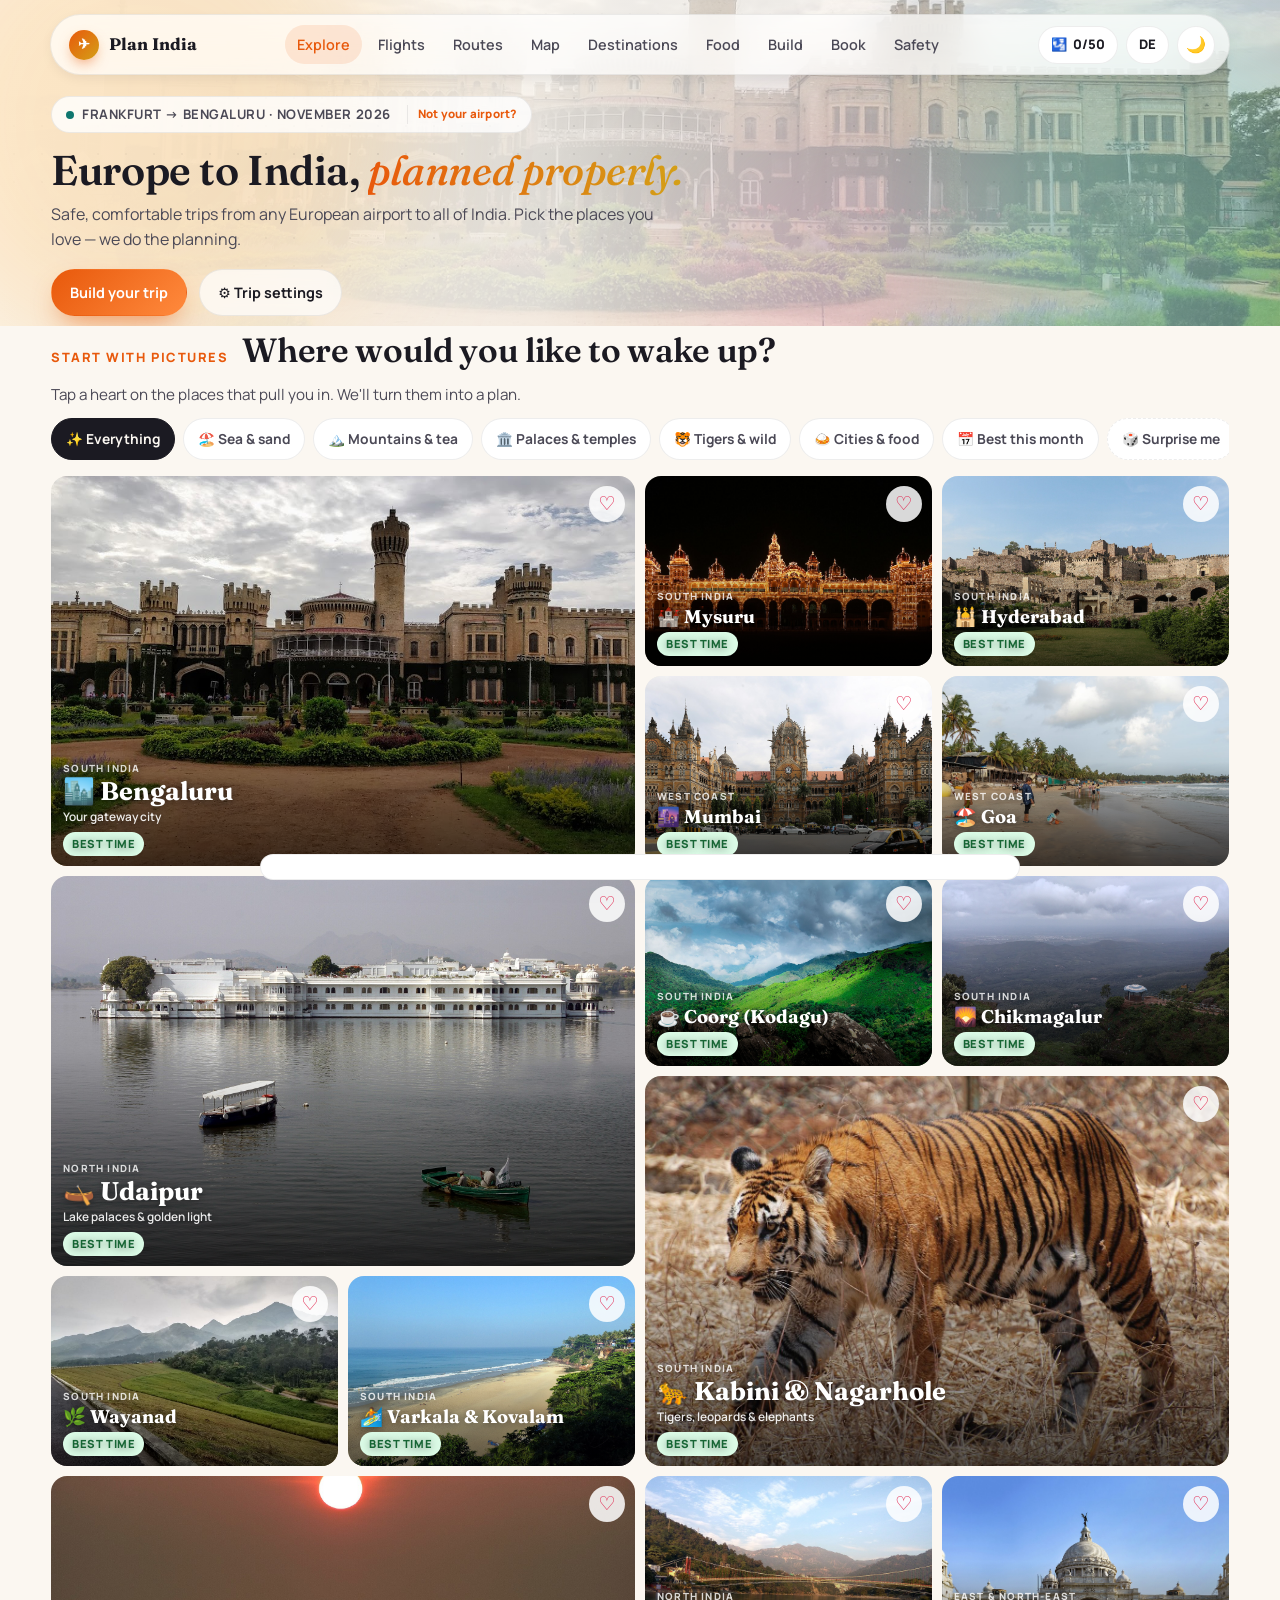
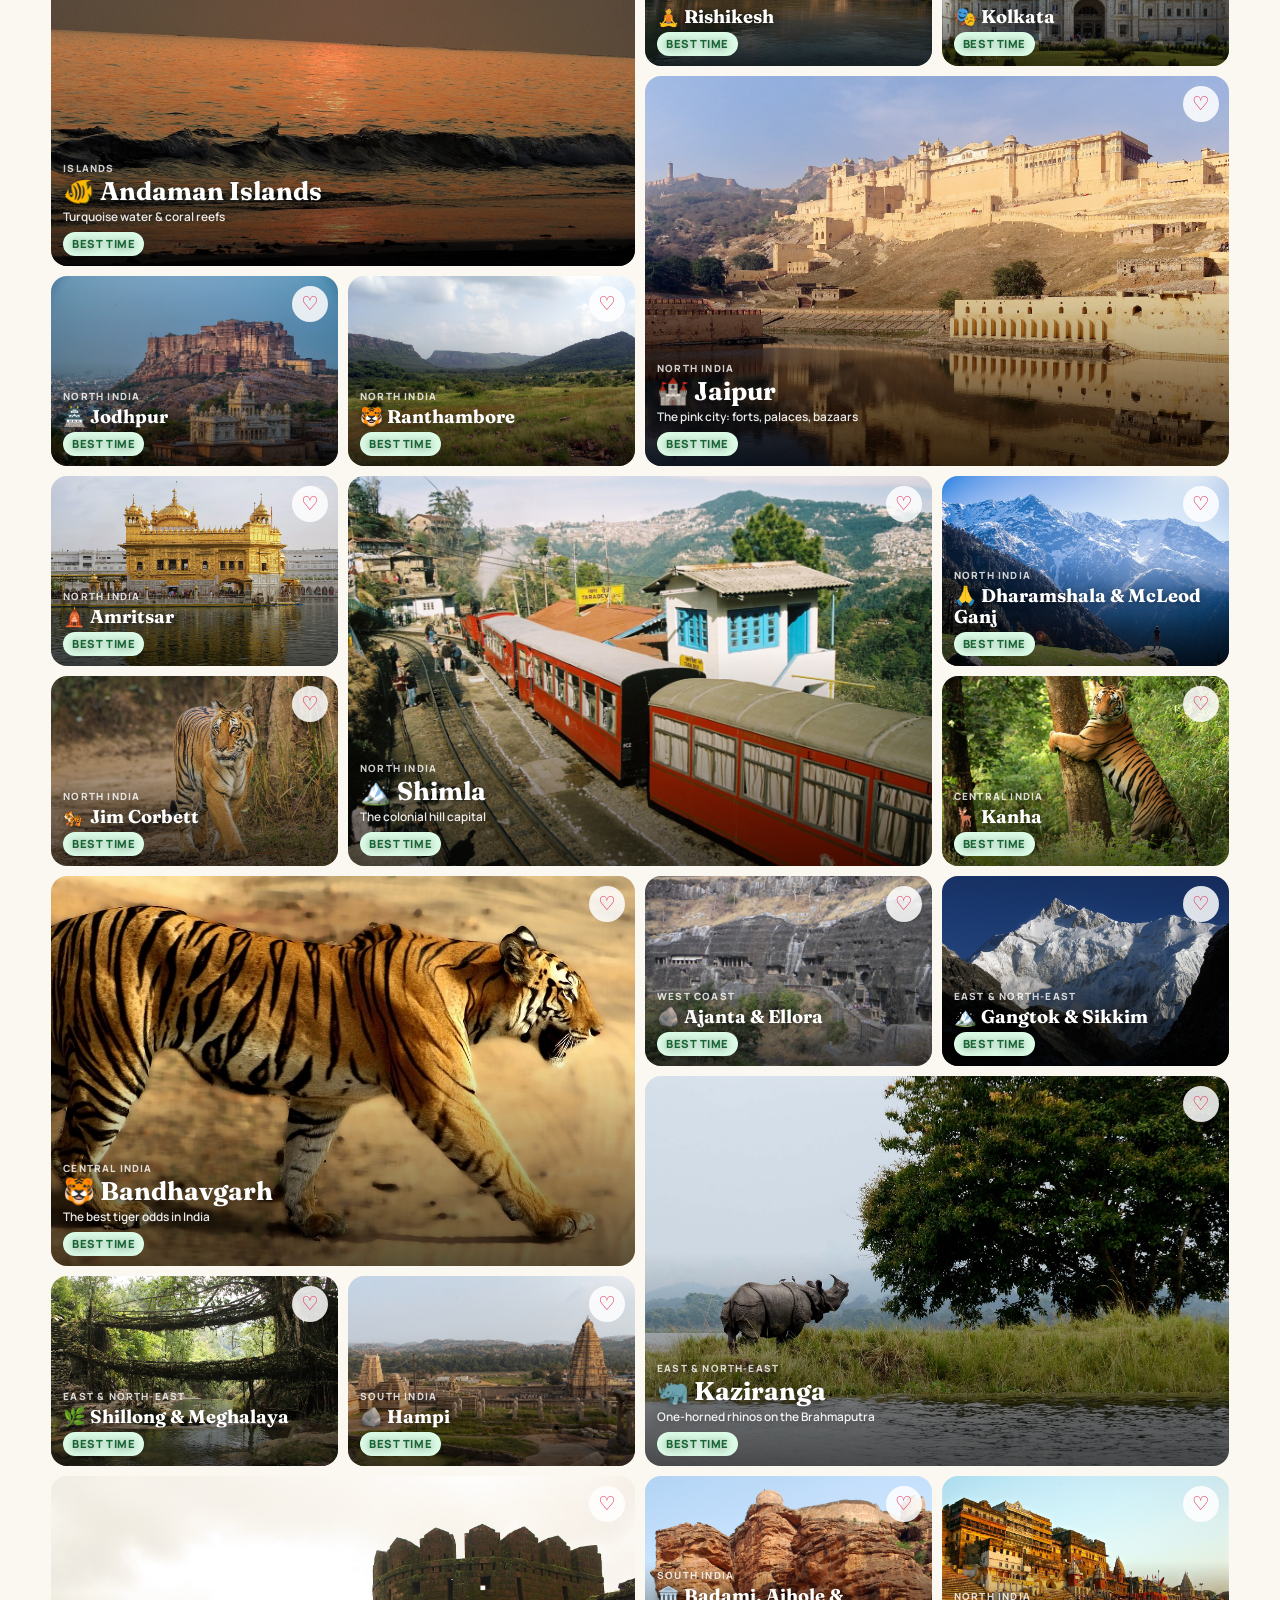
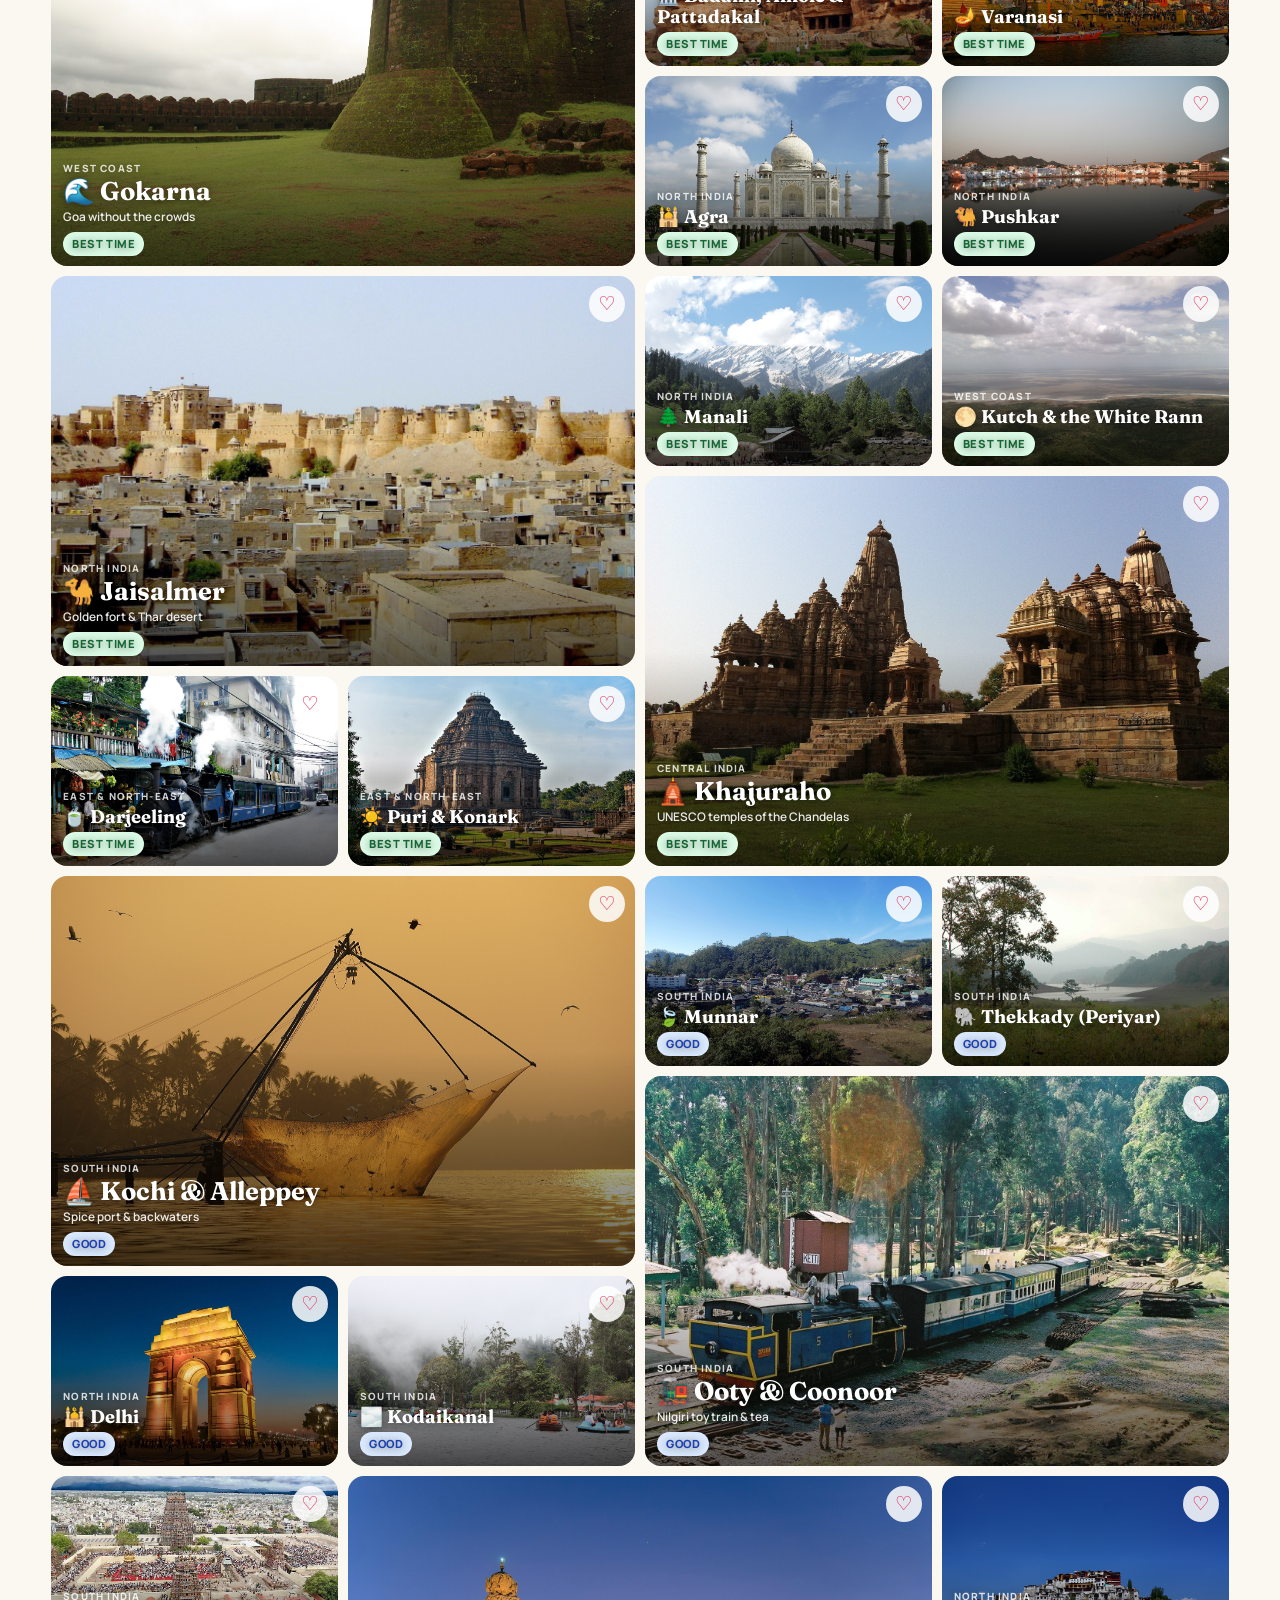
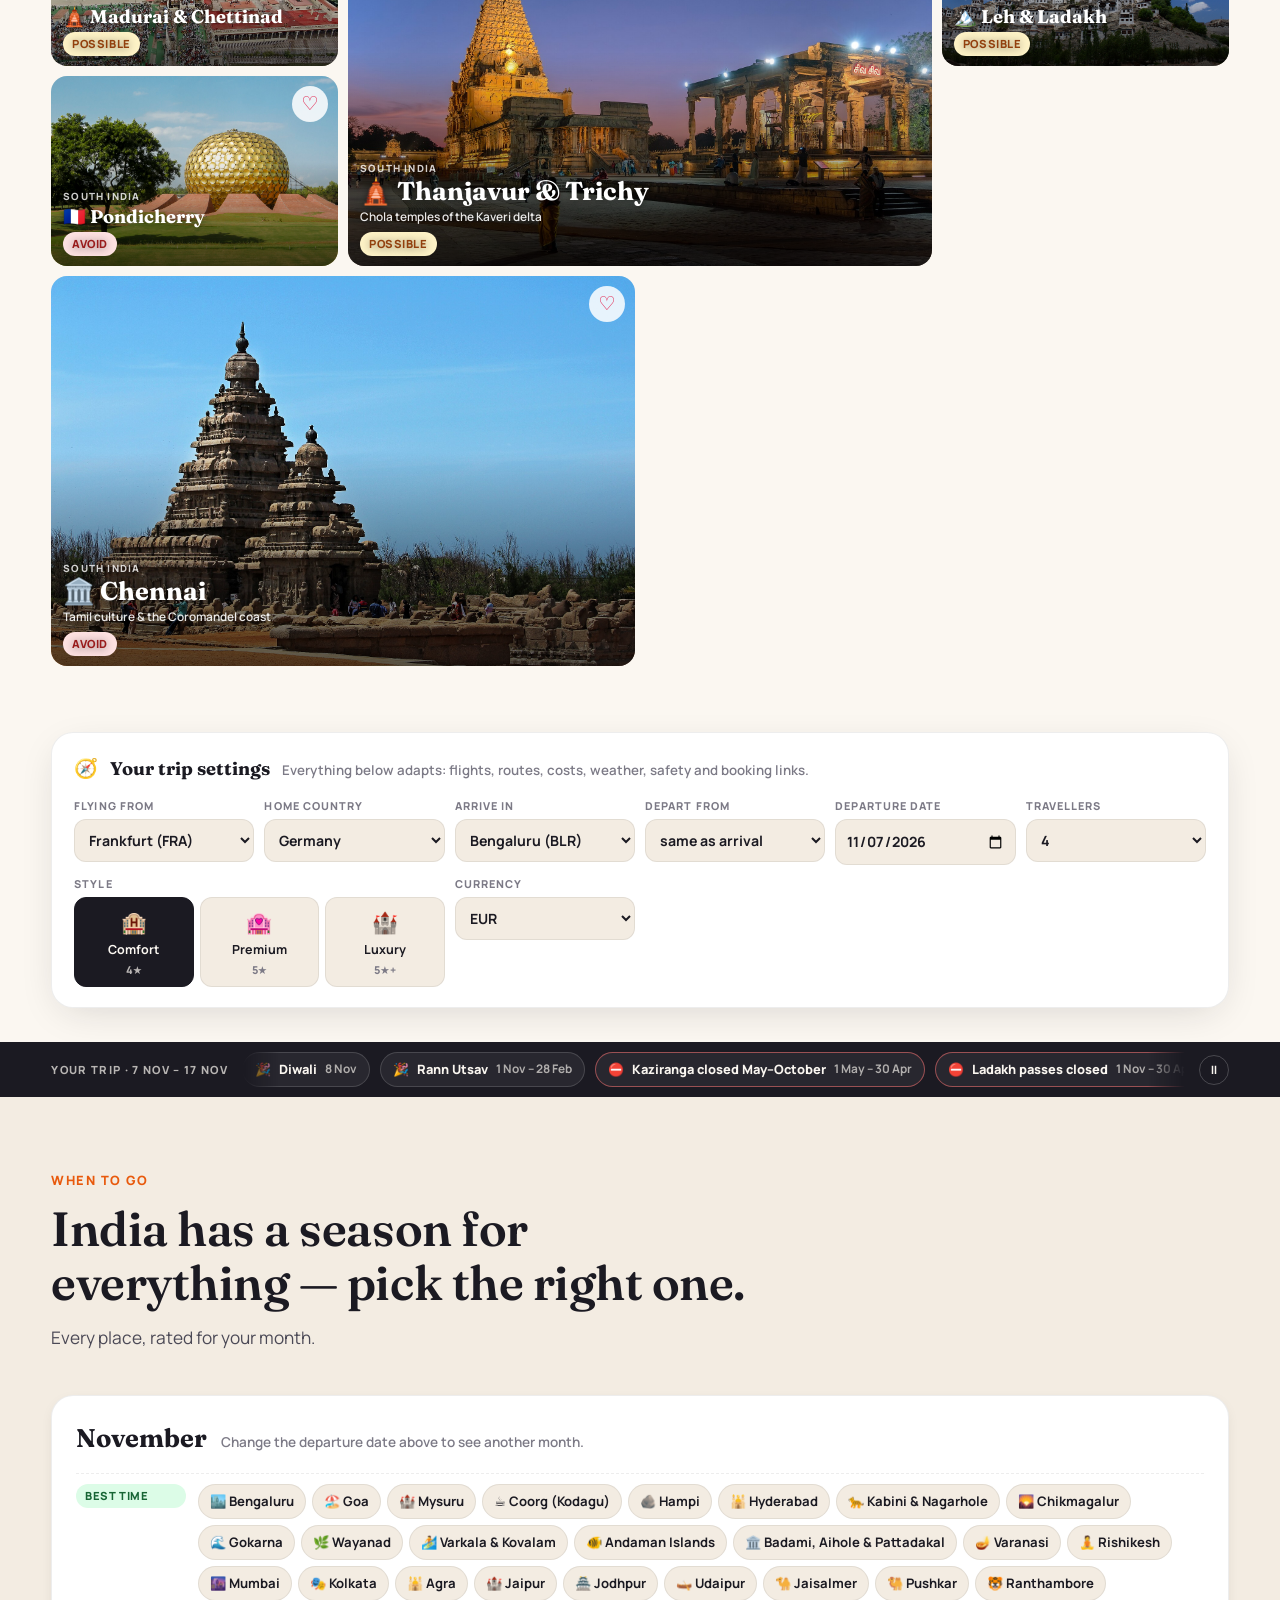
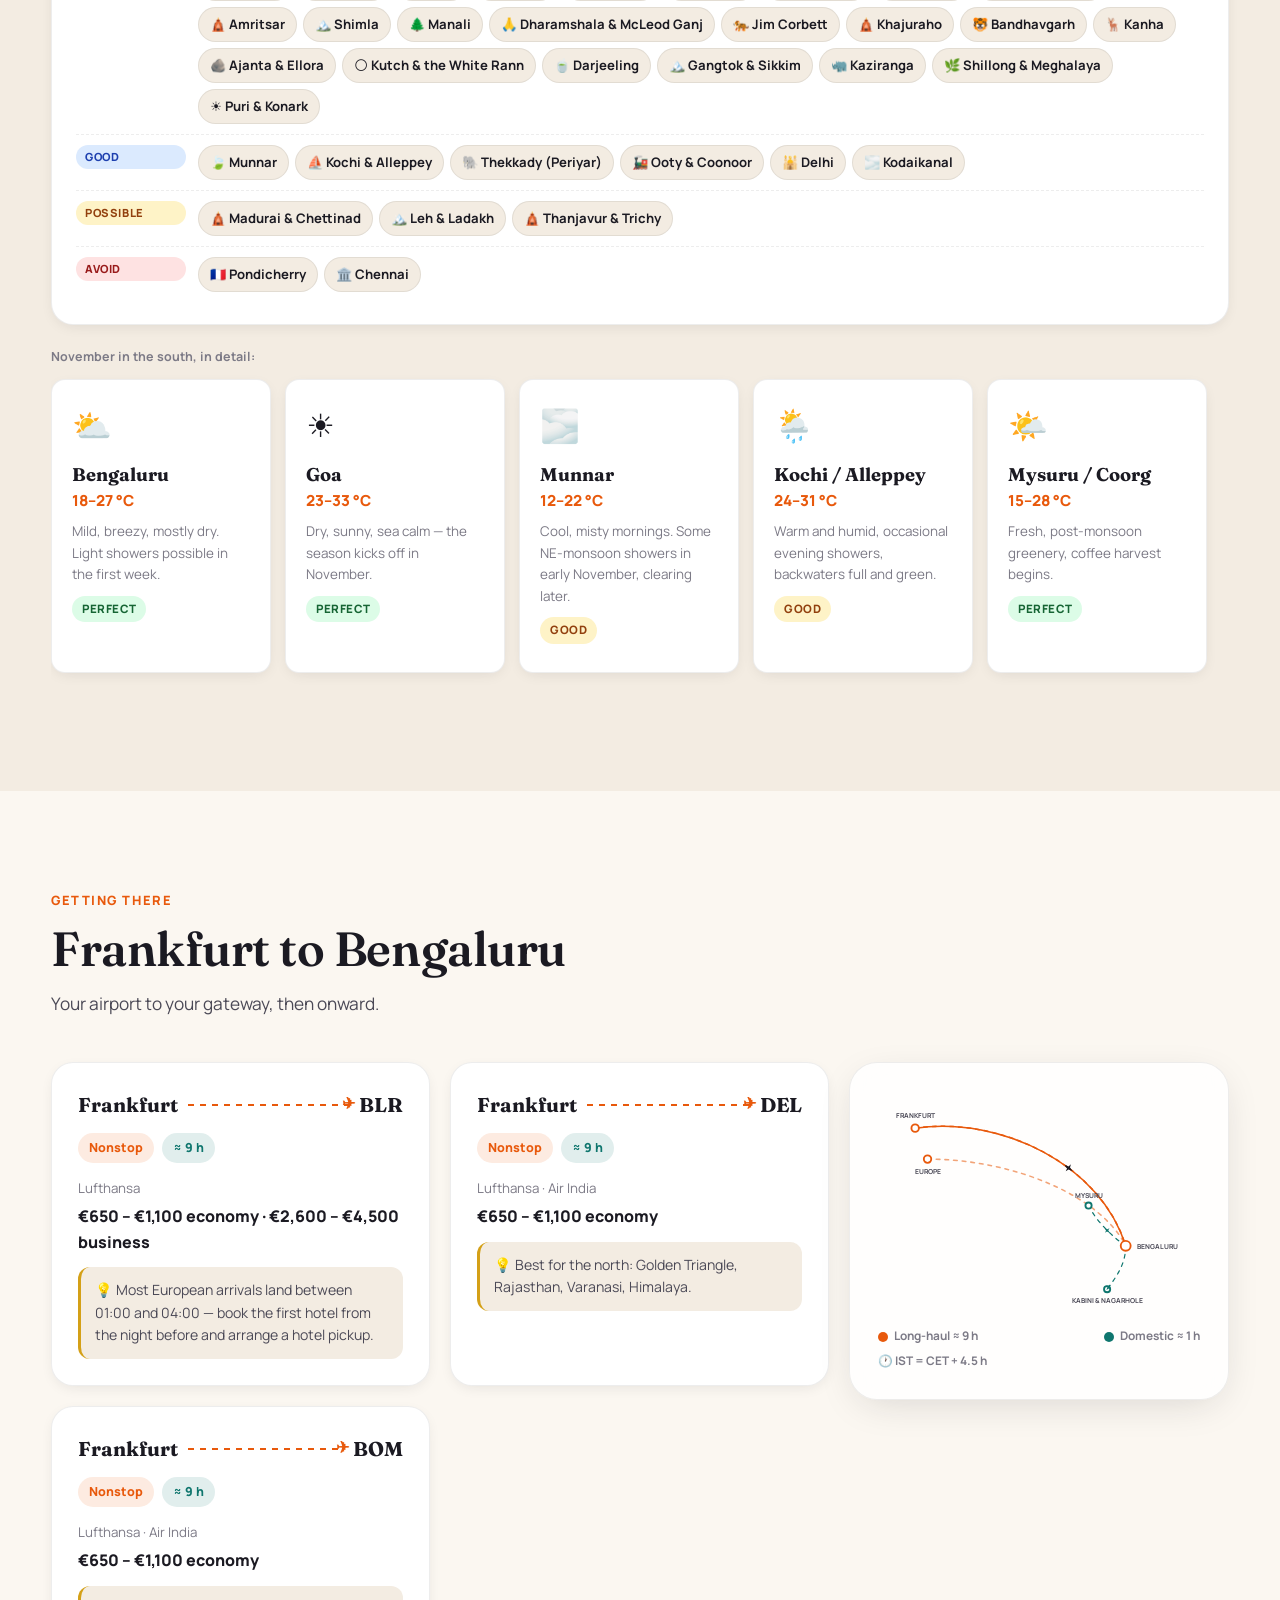
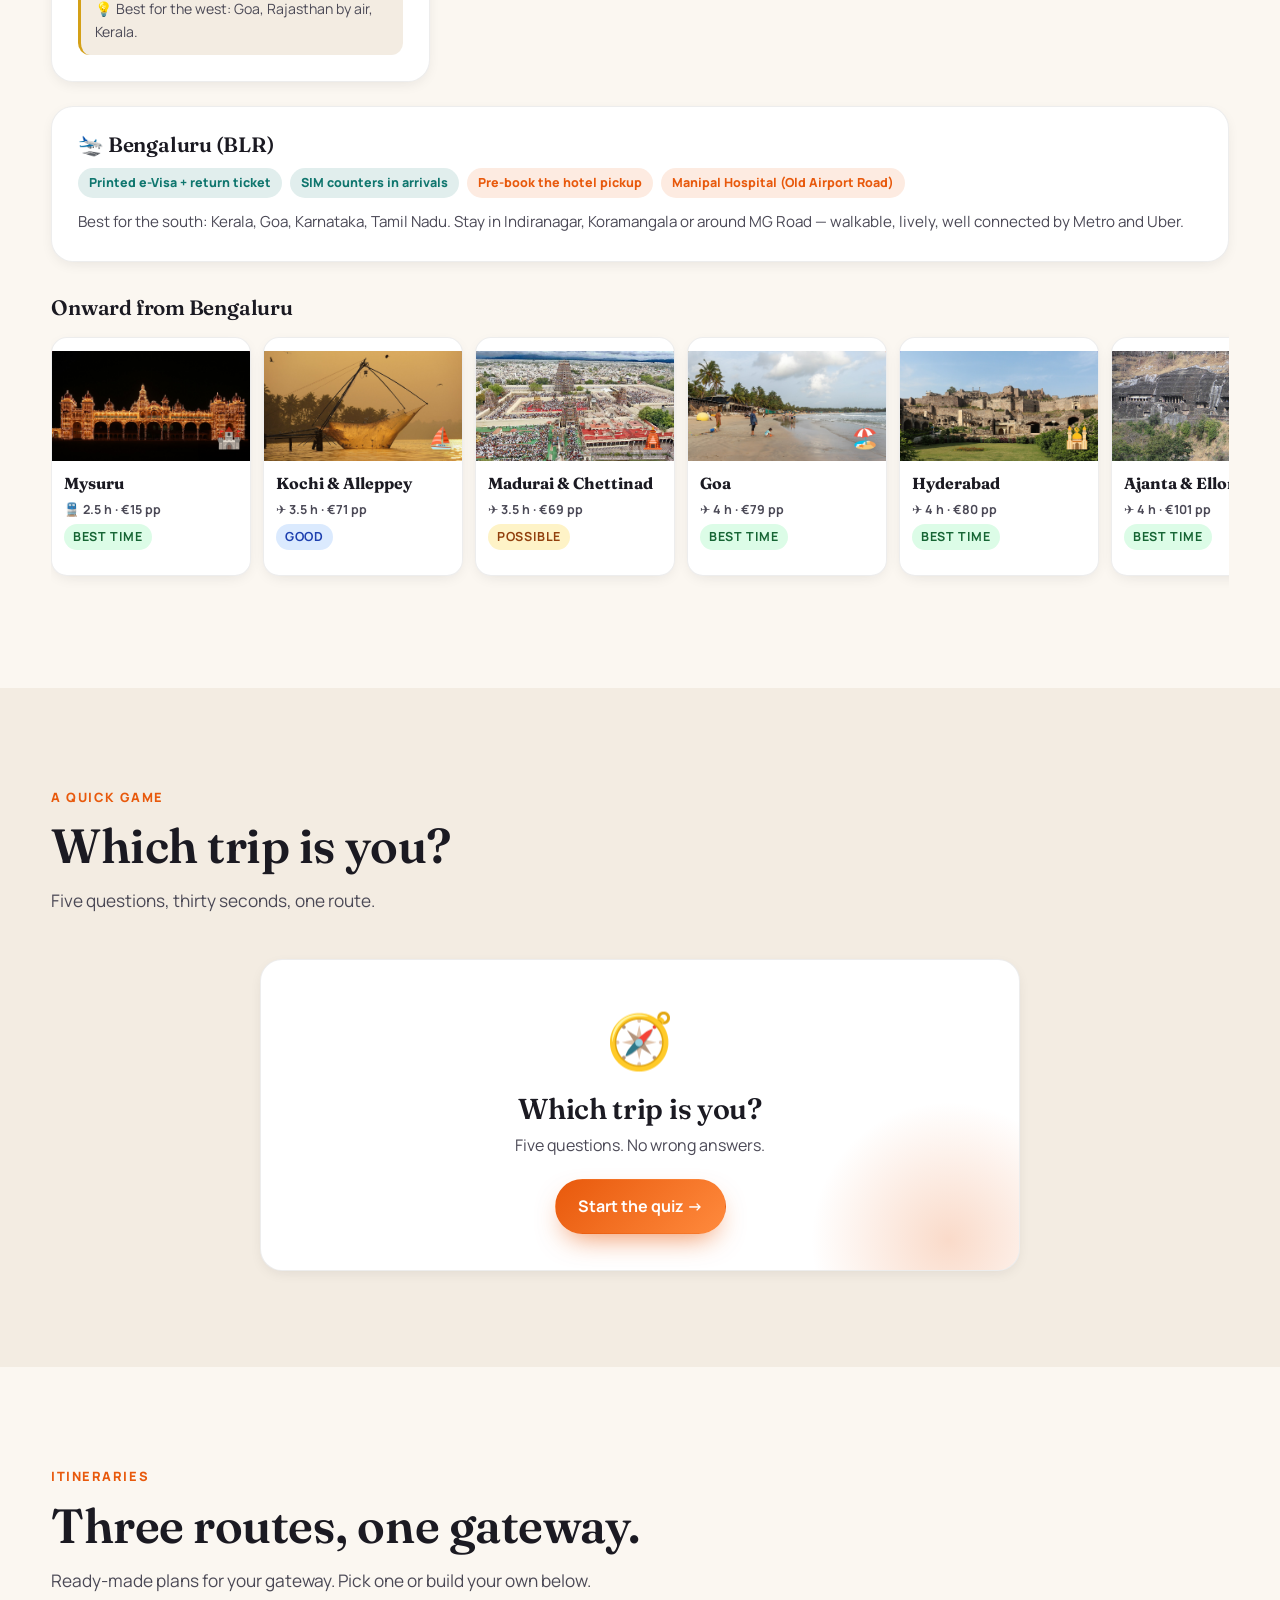
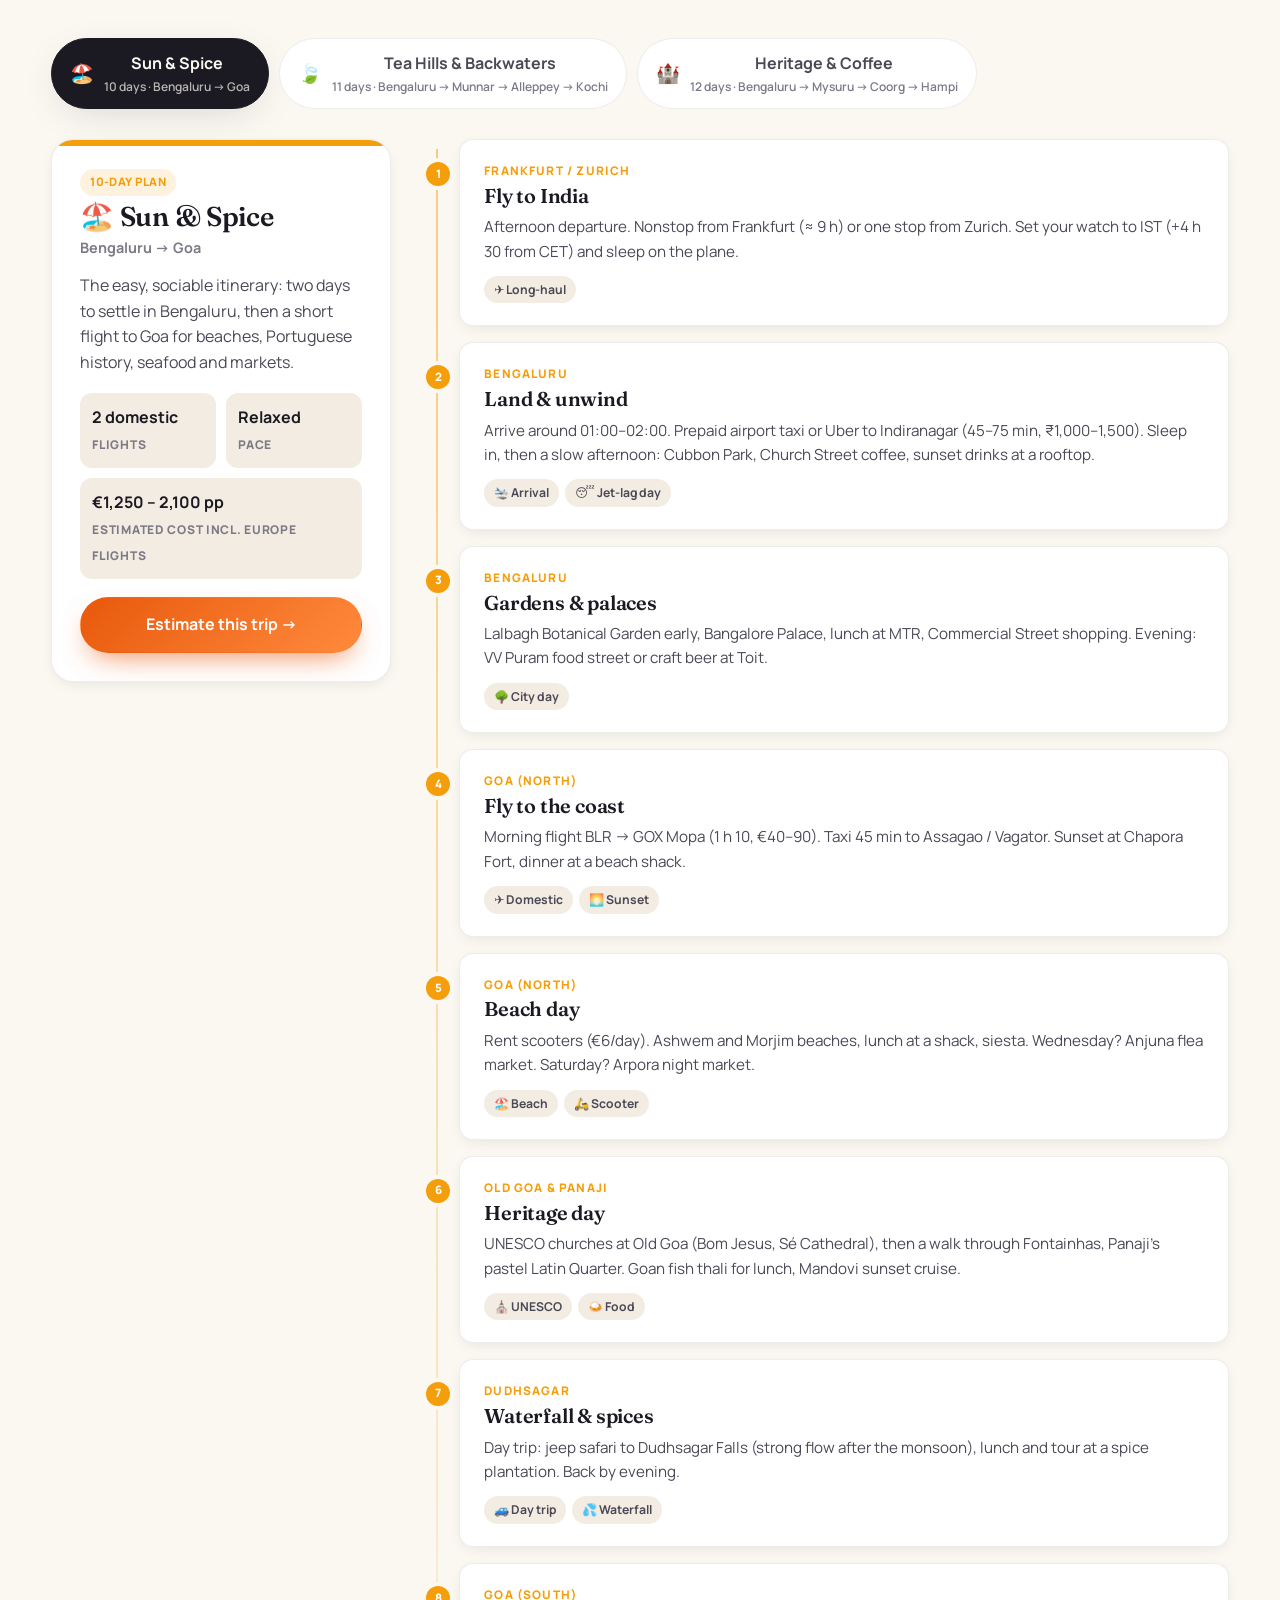
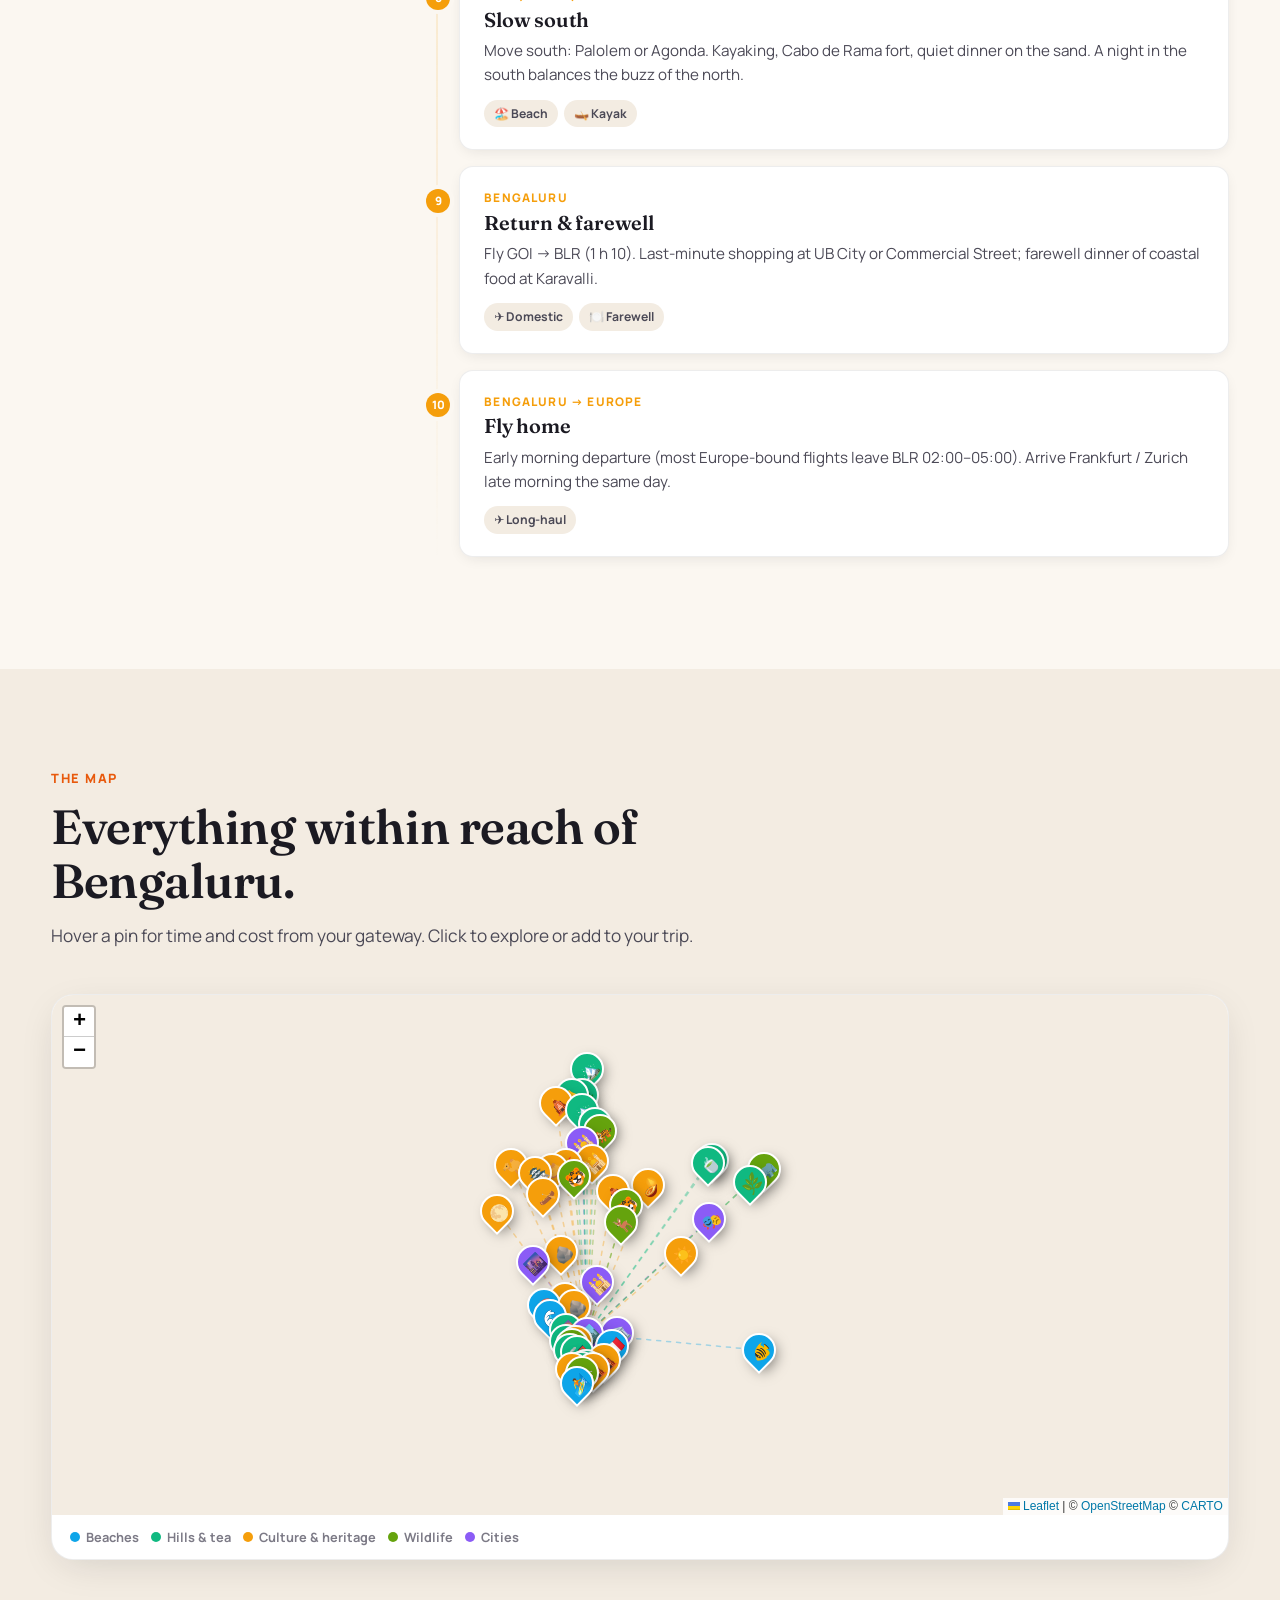
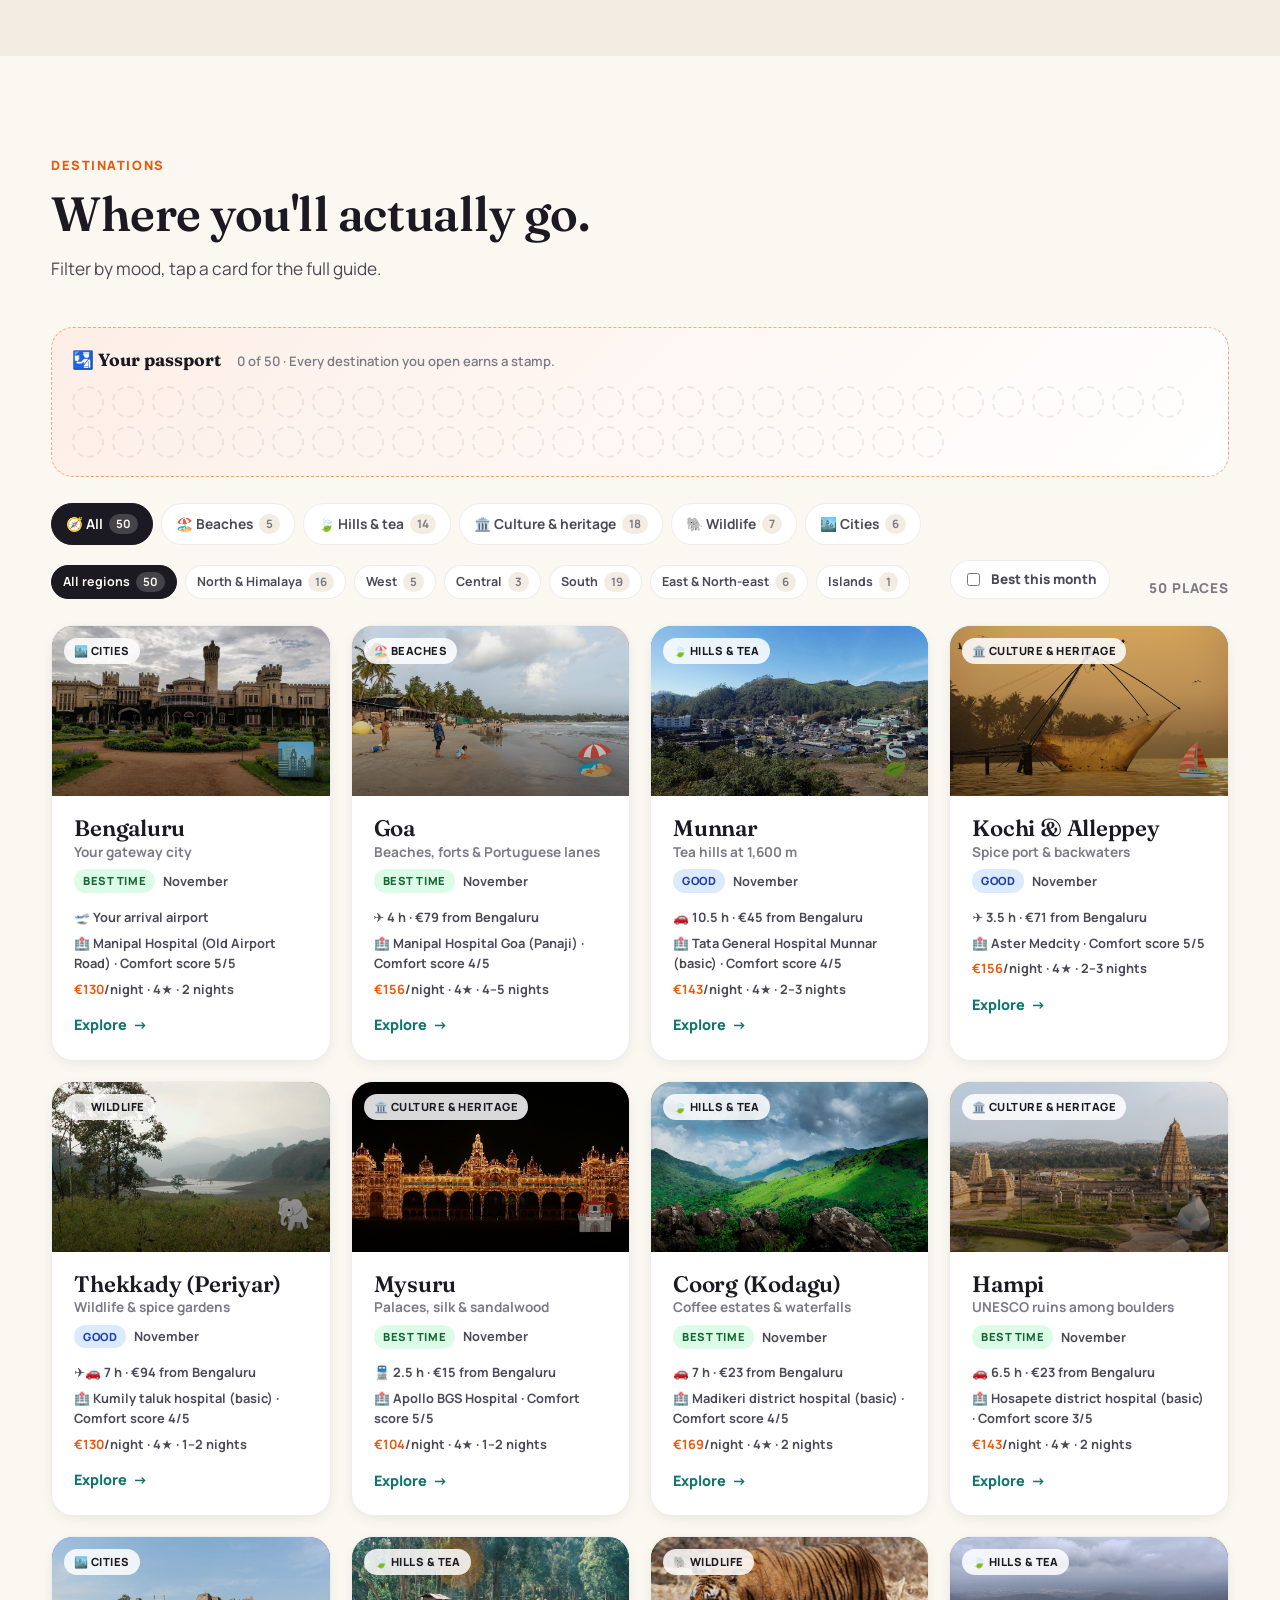
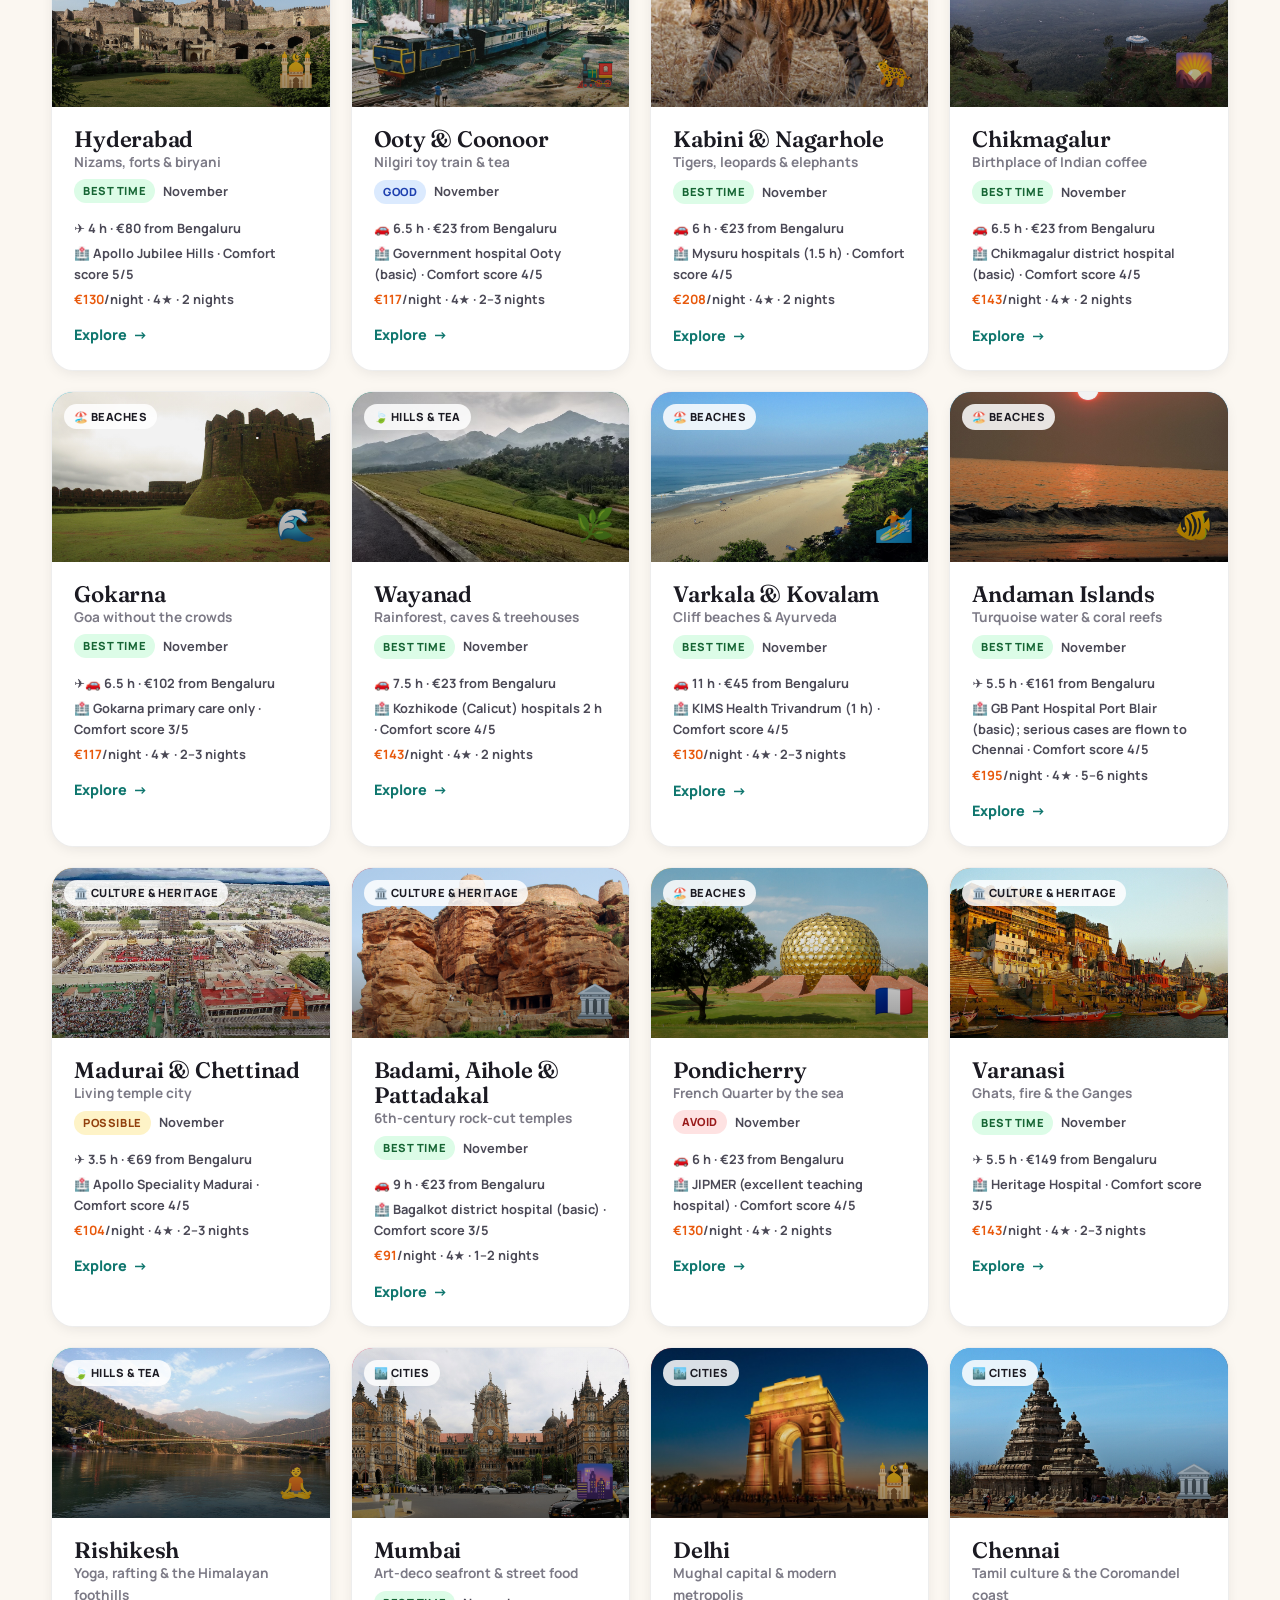
==== commit 0a390b39: "Pictures are the first screen; hotel links open the property page - Hero shrinks to a short headline" ====
--- a/index.html
+++ b/index.html
@@ -29,7 +29,7 @@
     <li><a href="#safety" data-i18n="nav.safety">Safety</a></li>
   </ul>
   <div class="nav-actions">
-    <button class="pill-btn" id="stampsBtn" title="Passport stamps">🛂 <span id="stampCount">0/24</span></button>
+    <button class="pill-btn" id="stampsBtn" title="Passport stamps">🛂 <span id="stampCount" class="hide-phone">0/24</span></button>
     <button class="pill-btn" id="langBtn" aria-label="Sprache wechseln">DE</button>
     <button class="icon-btn" id="themeBtn" aria-label="Toggle dark mode">🌙</button>
     <button class="icon-btn burger" id="burger" aria-label="Menu">☰</button>
@@ -41,23 +41,78 @@
   <div class="hero-photo" id="heroPhoto"></div>
   <div class="orb orb-1"></div><div class="orb orb-2"></div><div class="orb orb-3"></div>
   <div class="grid-bg"></div>
-  <div class="container hero-grid">
+  <div class="container hero-compact">
     <div>
       <span class="eyebrow reveal in"><span class="pulse"></span> <span id="heroEyebrow">Europe → India</span> <a href="#settings" class="not-yours" id="notYours" hidden data-i18n="hero.notYours">Not your airport?</a></span>
-      <h1 data-i18n="hero.title">Europe to India,<br /><span class="accent">planned properly.</span></h1>
-      <p class="lead" data-i18n="hero.lead">A safe, comfortable and detailed trip plan from any European airport to all of India. Choose your gateway, month and style — routes, 4-star-plus hotels, costs, live weather and booking links adapt to you.</p>
+      <h1 data-i18n="hero.title">Europe to India, <br /><span class="accent">planned properly.</span></h1>
+      <p class="lead" data-i18n="hero.lead">Safe, comfortable trips from any European airport to all of India. Pick the places you love — we do the planning.</p>
       <div class="hero-cta">
-        <a class="btn btn-primary" href="#inspire" data-i18n="hero.cta1">Start with pictures ↓</a>
-        <a class="btn btn-ghost" href="#builder" data-i18n="hero.cta2">🧳 Build your trip</a>
-      </div>
-      <div class="hero-stats">
-        <div class="stat"><b id="statHours">9 h</b><span id="statHoursLabel">Nonstop</span></div>
-        <div class="stat"><b id="statBest">0</b><span id="statBestLabel">Best time this month</span></div>
-        <div class="stat"><b id="statDest">27</b><span data-i18n="hero.s3">Destinations across India</span></div>
-        <div class="stat"><b id="statFrom">€1,650</b><span id="statFromLabel">per person from (Comfort)</span></div>
-      </div>
-    </div>
-
+        <a class="btn btn-primary" href="#builder" data-i18n="hero.cta1">Build your trip</a>
+        <a class="btn btn-ghost" href="#settings" data-i18n="hero.cta2">⚙️ Trip settings</a>
+      </div>
+    </div>
+
+  </div>
+</header>
+
+<!-- ================= INSPIRE ================= -->
+<section id="inspire" class="inspire">
+  <div class="container">
+    <div class="section-head reveal in">
+      <span class="kicker" data-i18n="inspire.kicker">Start with pictures</span>
+      <h2 data-i18n="inspire.h2">Where would you like to wake up?</h2>
+      <p data-i18n="inspire.p">Tap a heart on the places that pull you in. We'll turn them into a plan.</p>
+    </div>
+    <div class="filters wall-chips" id="wallChips"></div>
+    <div class="wall" id="wall"></div>
+  </div>
+</section>
+<div class="wish-bar" id="wishBar" hidden></div>
+
+<!-- ================= SETTINGS ================= -->
+<section id="settings" class="settings-section">
+  <div class="container">
+    <div class="settings-card reveal in">
+      <div class="settings-title"><span>🧭</span><b data-i18n="set.title">Your trip settings</b><small data-i18n="set.sub">Everything below adapts: flights, routes, costs, weather, safety and booking links.</small></div>
+      <div class="settings-bar" id="settingsBar"></div>
+    </div>
+  </div>
+</section>
+
+<!-- ================= TICKER ================= -->
+<div class="ticker" id="ticker" hidden>
+  <div class="container ticker-inner">
+    <span class="ticker-label" id="tickerLabel"></span>
+    <div class="ticker-viewport"><div class="ticker-track" id="tickerTrack"></div></div>
+    <button class="ticker-pause" id="tickerPause" aria-label="Pause">⏸</button>
+  </div>
+</div>
+<div class="event-pop" id="eventPop" hidden></div>
+
+<!-- ================= WEATHER ================= -->
+<section id="weather" class="alt" style="padding-top:70px">
+  <div class="container">
+    <div class="section-head reveal">
+      <span class="kicker" data-i18n="weather.kicker">When to go</span>
+      <h2 data-i18n="weather.h2">India has a season for everything — pick the right one.</h2>
+      <p data-i18n="weather.p">Every place, rated for your month.</p>
+    </div>
+    <div class="when-to-go card" id="whenToGo"></div>
+    <p class="wx-status" id="weatherNovNote" style="margin:22px 0 6px">November in the south, in detail:</p>
+    <div class="weather-row" id="weatherRow"></div>
+    <p class="wx-status" id="wxStatus"></p>
+  </div>
+</section>
+
+<!-- ================= FLIGHTS ================= -->
+<section id="flights">
+  <div class="container">
+    <div class="section-head reveal">
+      <span class="kicker" data-i18n="flights.kicker">Getting there</span>
+      <h2 id="flightsTitle">Frankfurt to Bengaluru</h2>
+      <p data-i18n="flights.p">Your airport to your gateway, then onward.</p>
+    </div>
+    <div class="flights-top"><div class="flight-grid" id="flightGrid"></div>
     <div class="flight-card">
       <svg viewBox="0 0 520 360" role="img" aria-label="Route map from Frankfurt and Zurich to Bengaluru, then on to Goa and Kochi">
         <defs>
@@ -90,67 +145,7 @@
         <span id="tzNote">🕐 IST = CET + 4:30</span>
       </div>
     </div>
-  </div>
-</header>
-
-<!-- ================= INSPIRE ================= -->
-<section id="inspire" class="inspire">
-  <div class="container">
-    <div class="section-head reveal in">
-      <span class="kicker" data-i18n="inspire.kicker">Start with pictures</span>
-      <h2 data-i18n="inspire.h2">Where would you like to wake up?</h2>
-      <p data-i18n="inspire.p">Tap a heart on the places that pull you in. We'll turn them into a plan.</p>
-    </div>
-    <div class="filters wall-chips" id="wallChips"></div>
-    <div class="wall" id="wall"></div>
-  </div>
-</section>
-<div class="wish-bar" id="wishBar" hidden></div>
-
-<!-- ================= SETTINGS ================= -->
-<section id="settings" class="settings-section">
-  <div class="container">
-    <div class="settings-card reveal in">
-      <div class="settings-title"><span>🧭</span><b data-i18n="set.title">Your trip settings</b><small data-i18n="set.sub">Everything below adapts: flights, routes, costs, weather, safety and booking links.</small></div>
-      <div class="settings-bar" id="settingsBar"></div>
-    </div>
-  </div>
-</section>
-
-<!-- ================= TICKER ================= -->
-<div class="ticker" id="ticker" hidden>
-  <div class="container ticker-inner">
-    <span class="ticker-label" id="tickerLabel"></span>
-    <div class="ticker-viewport"><div class="ticker-track" id="tickerTrack"></div></div>
-    <button class="ticker-pause" id="tickerPause" aria-label="Pause">⏸</button>
-  </div>
-</div>
-<div class="event-pop" id="eventPop" hidden></div>
-
-<!-- ================= WEATHER ================= -->
-<section id="weather" class="alt" style="padding-top:70px">
-  <div class="container">
-    <div class="section-head reveal">
-      <span class="kicker" data-i18n="weather.kicker">When to go</span>
-      <h2 data-i18n="weather.h2">India has a season for everything — pick the right one.</h2>
-      <p data-i18n="weather.p">Every place, rated for your month.</p>
-    </div>
-    <div class="when-to-go card" id="whenToGo"></div>
-    <p class="wx-status" id="weatherNovNote" style="margin:22px 0 6px">November in the south, in detail:</p>
-    <div class="weather-row" id="weatherRow"></div>
-    <p class="wx-status" id="wxStatus"></p>
-  </div>
-</section>
-
-<!-- ================= FLIGHTS ================= -->
-<section id="flights">
-  <div class="container">
-    <div class="section-head reveal">
-      <span class="kicker" data-i18n="flights.kicker">Getting there</span>
-      <h2 id="flightsTitle">Frankfurt to Bengaluru</h2>
-      <p data-i18n="flights.p">Your airport to your gateway, then onward.</p>
-    </div>
-    <div class="flight-grid" id="flightGrid"></div>
+    </div>
 
     <div class="card reveal in" style="margin-top:24px" id="arrivalCard"></div>
 
--- a/styles.css
+++ b/styles.css
@@ -686,3 +686,63 @@
 .wish-bar .btn { padding: 10px 16px; font-size: .86rem; } .wish-bar .btn-ghost { padding: 10px 12px; }
 @media (max-width: 640px) { .wish-text small { display: none; } .wish-bar { gap: 8px; } }
 #toTop { bottom: 90px; }
+
+/* Trip builder fixes */
+.timeline-builder.no-anim .stop { animation: none; opacity: 1; }
+.leg { flex-wrap: wrap; row-gap: 2px; }
+@media (max-width: 960px) {
+  .builder-pool { position: static !important; top: auto; max-height: none !important; }
+  .pool { display: flex; gap: 8px; overflow-x: auto; overflow-y: hidden; max-height: none; padding: 4px 2px 10px; scroll-snap-type: x mandatory; scrollbar-width: thin; }
+  .pool-chip { flex: 0 0 200px; scroll-snap-align: start; }
+}
+@media (max-width: 640px) {
+  .stop { grid-template-columns: 60px 1fr; grid-template-areas: "cover body" "nights tools"; row-gap: 8px; }
+  .stop-cover { grid-area: cover; height: 52px; } .stop-body { grid-area: body; min-width: 0; }
+  .stop-nights { grid-area: nights; justify-self: start; } .stop-tools { grid-area: tools; justify-self: end; }
+  .stop-title b { font-size: 1rem; } .stop-title small { display: block; }
+  .leg { padding-left: 14px; font-size: .76rem; } .leg .leg-cost { margin-left: auto; }
+  .timeline-builder { padding: 6px 0; }
+  .sum-cost b { font-size: 1.6rem; }
+}
+body.has-wish { padding-bottom: 96px; }
+.builder-layout > * { min-width: 0; } .builder-pool { min-width: 0; } .pool { max-width: 100%; }
+
+/* Compact hero: pictures are the first screen */
+.hero { min-height: auto; padding: 108px 0 18px; }
+.hero-compact { display: grid; grid-template-columns: 1fr; gap: 10px; }
+.hero h1 { font-size: clamp(2rem, 4.6vw, 3.4rem); margin: 14px 0 10px; }
+.hero .lead { font-size: 1rem; max-width: 62ch; }
+.hero-cta { margin-top: 16px; } .hero-cta .btn { padding: 11px 18px; font-size: .9rem; }
+.hero-stats { margin-top: 18px; gap: 12px 24px; } .stat b { font-size: 1.25rem; } .stat span { font-size: .78rem; }
+@media (max-width: 640px) { .hero { padding-top: 96px; } .hero-stats { display: none; } .hero .lead { display: none; } .hero h1 { margin-bottom: 6px; } }
+.inspire { padding-top: 10px; }
+.inspire .section-head { margin-bottom: 18px; } .inspire .section-head h2 { font-size: clamp(1.5rem, 3vw, 2.1rem); margin-bottom: 4px; }
+.flights-top { display: grid; grid-template-columns: 1fr 380px; gap: 20px; align-items: start; }
+@media (max-width: 1000px) { .flights-top { grid-template-columns: 1fr; } }
+.flights-top .flight-grid { grid-template-columns: repeat(2, 1fr); }
+@media (max-width: 700px) { .flights-top .flight-grid { grid-template-columns: 1fr; } }
+.pick-links a.primary { background: var(--accent-2); color: #fff; }
+
+/* First screen = pictures */
+.hero { padding: 96px 0 10px; }
+.hero h1 { font-size: clamp(1.7rem, 3.6vw, 2.6rem); margin-bottom: 8px; }
+.hero h1 br { display: none; }
+.hero .lead { font-size: 1rem; max-width: 620px; margin-bottom: 12px; }
+.hero-cta { margin-bottom: 0; }
+.inspire { padding-top: 6px; }
+.inspire .section-head { display: flex; align-items: baseline; gap: 14px; flex-wrap: wrap; margin-bottom: 10px; max-width: none; }
+.inspire .section-head .kicker { margin-bottom: 0; }
+.inspire .section-head h2 { margin-bottom: 0; }
+.inspire .section-head p { flex-basis: 100%; margin: 0; font-size: .95rem; }
+.wall-chips { display: flex; flex-wrap: nowrap; overflow-x: auto; gap: 8px; padding-bottom: 6px; scrollbar-width: none; margin-bottom: 10px; }
+.wall-chips::-webkit-scrollbar { display: none; }
+.wall-chips .filter { flex: 0 0 auto; white-space: nowrap; }
+@media (max-width: 760px) {
+  .hero { padding: 70px 0 6px; }
+  .hero .lead, .hero .hero-cta, .inspire .section-head .kicker, .inspire .section-head p, .not-yours { display: none; }
+  .hero h1 { font-size: 1.45rem; margin-bottom: 4px; }
+  .hero .eyebrow { font-size: .72rem; }
+  .brand { font-size: 1rem; }
+  .wall { grid-auto-rows: 140px; }
+  .hide-phone { display: none; }
+}
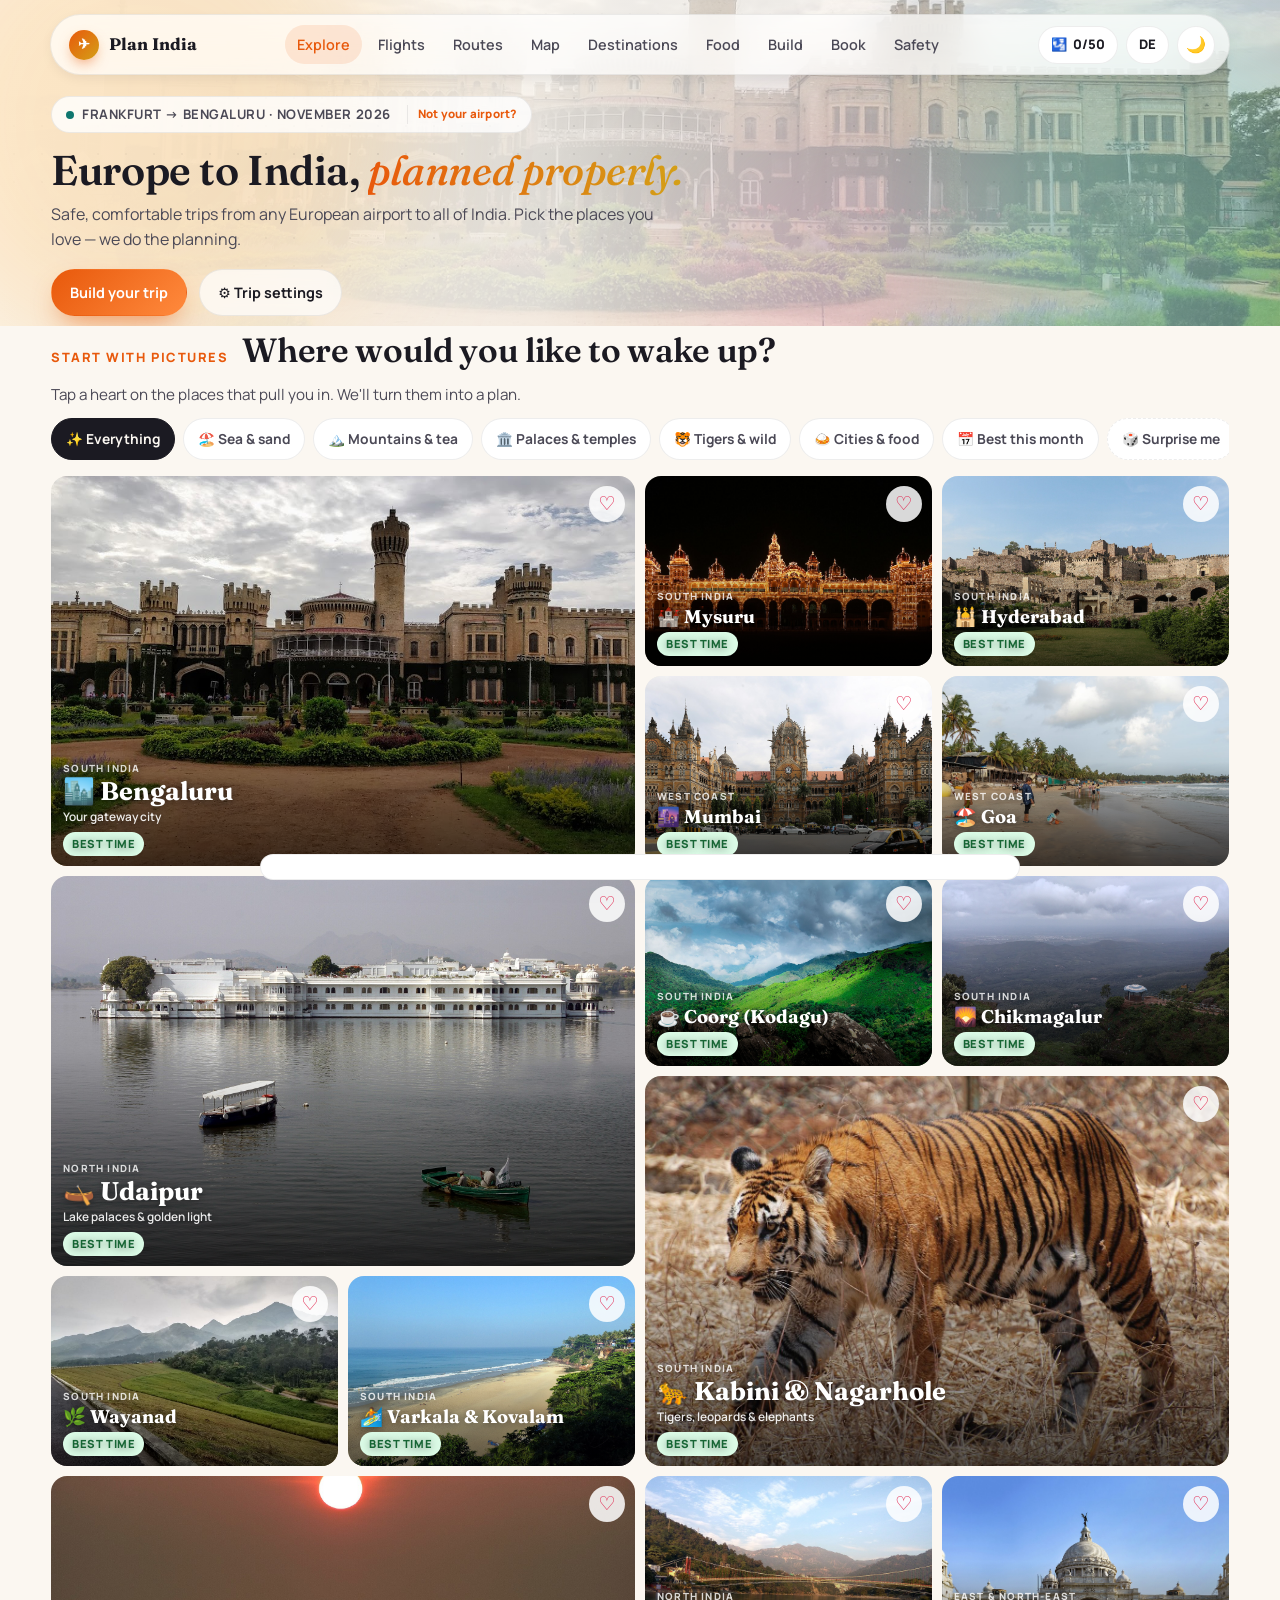
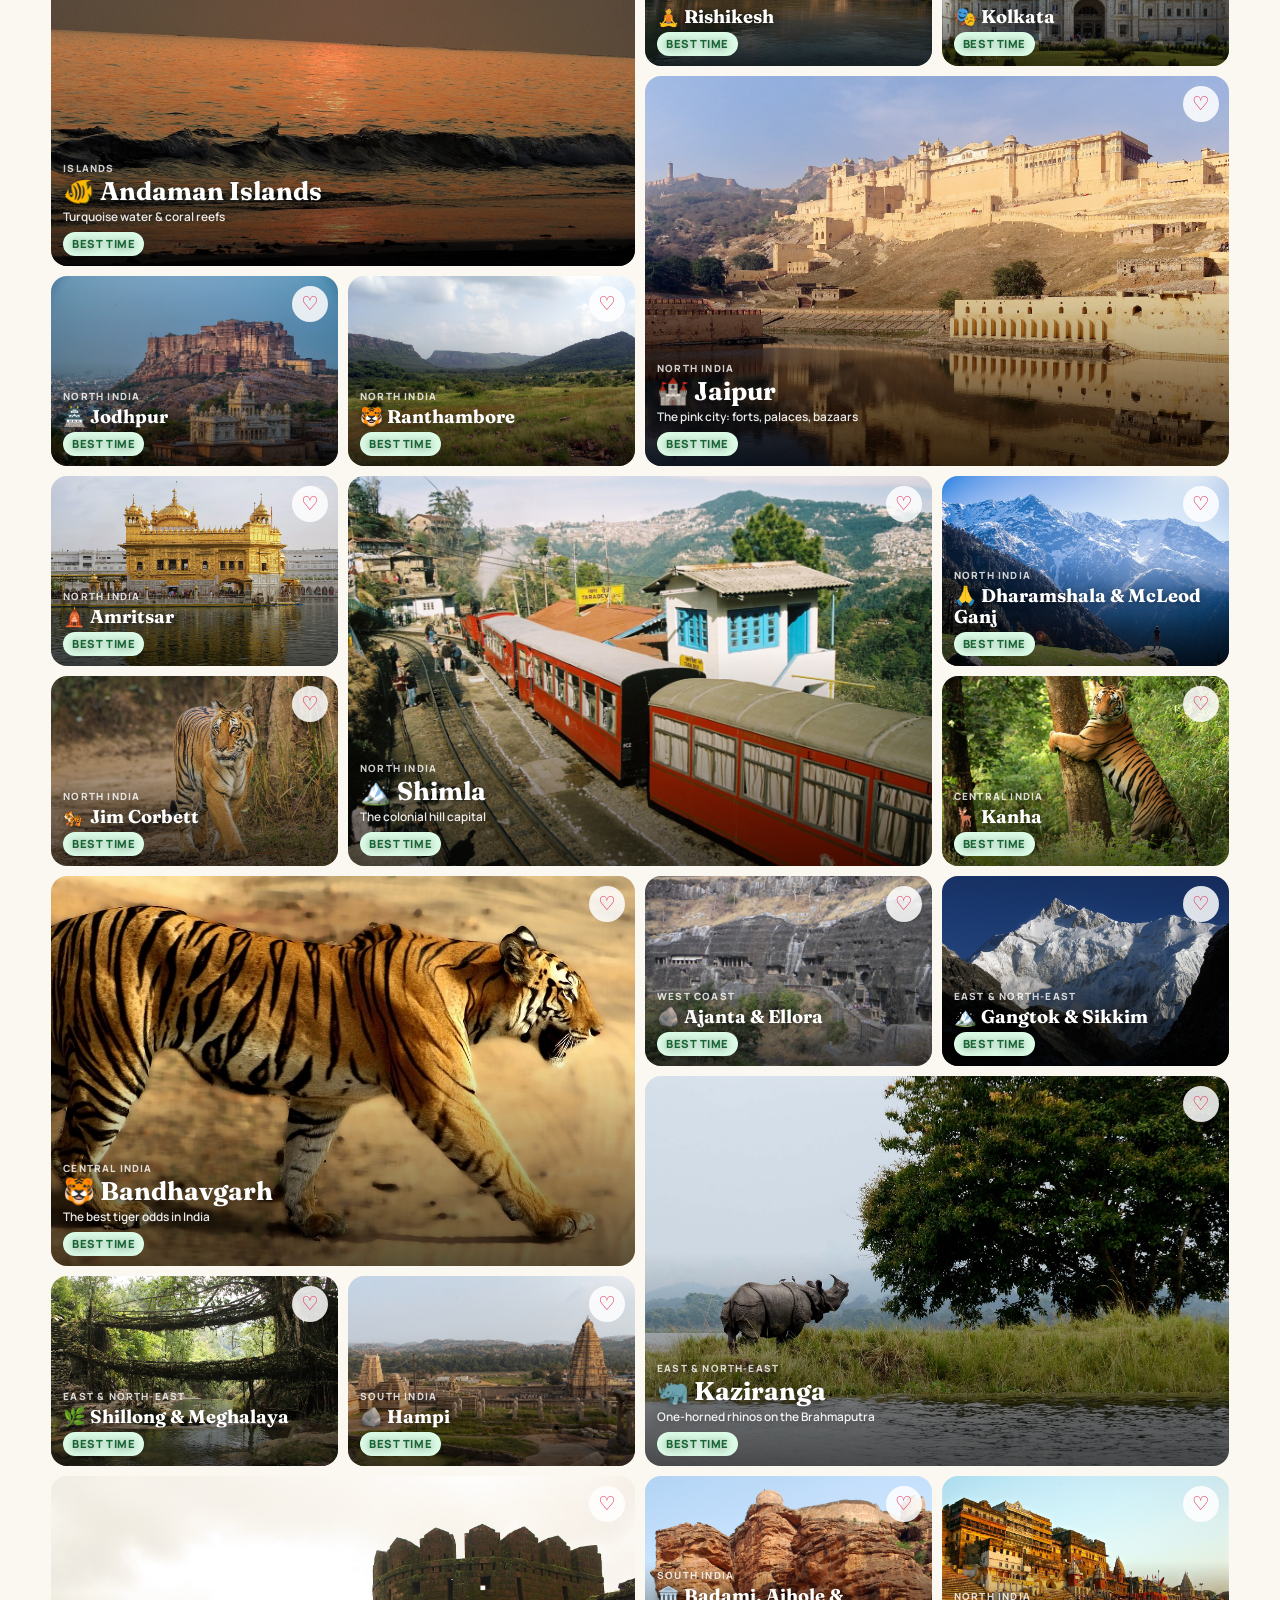
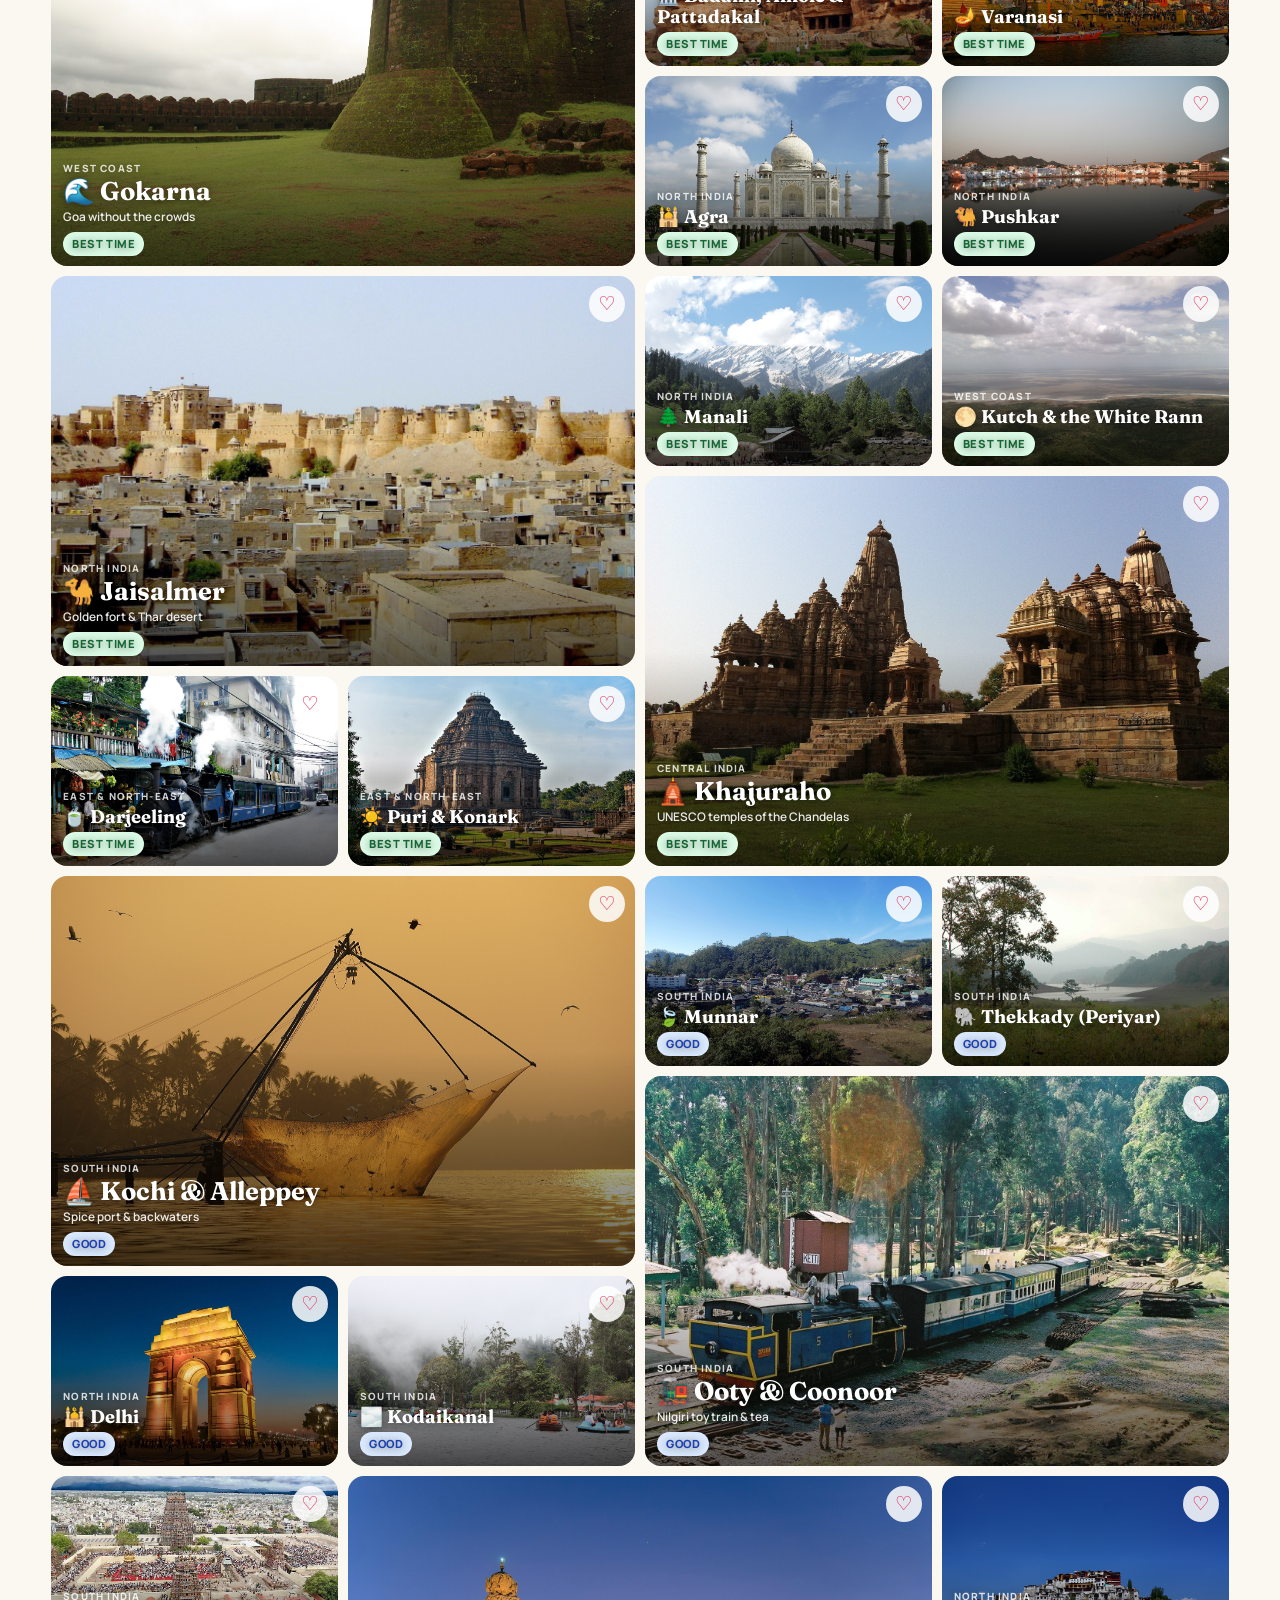
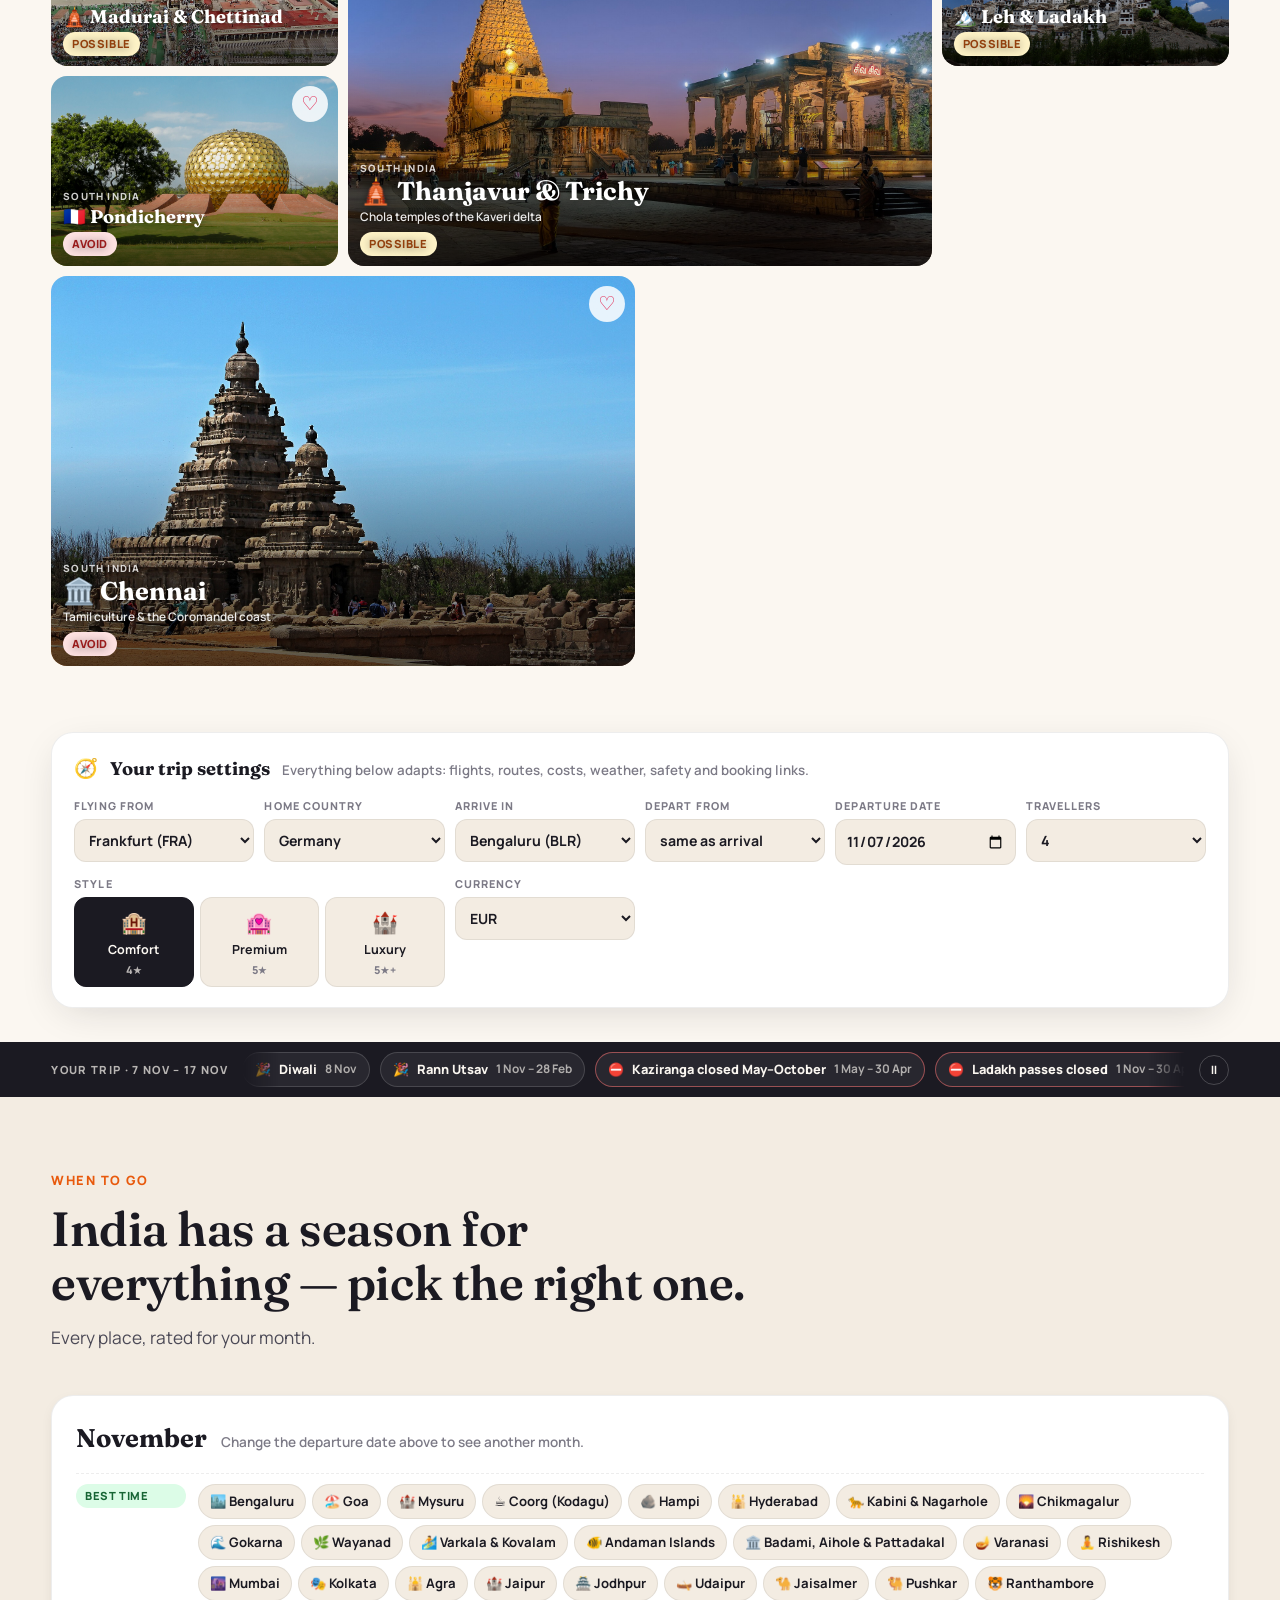
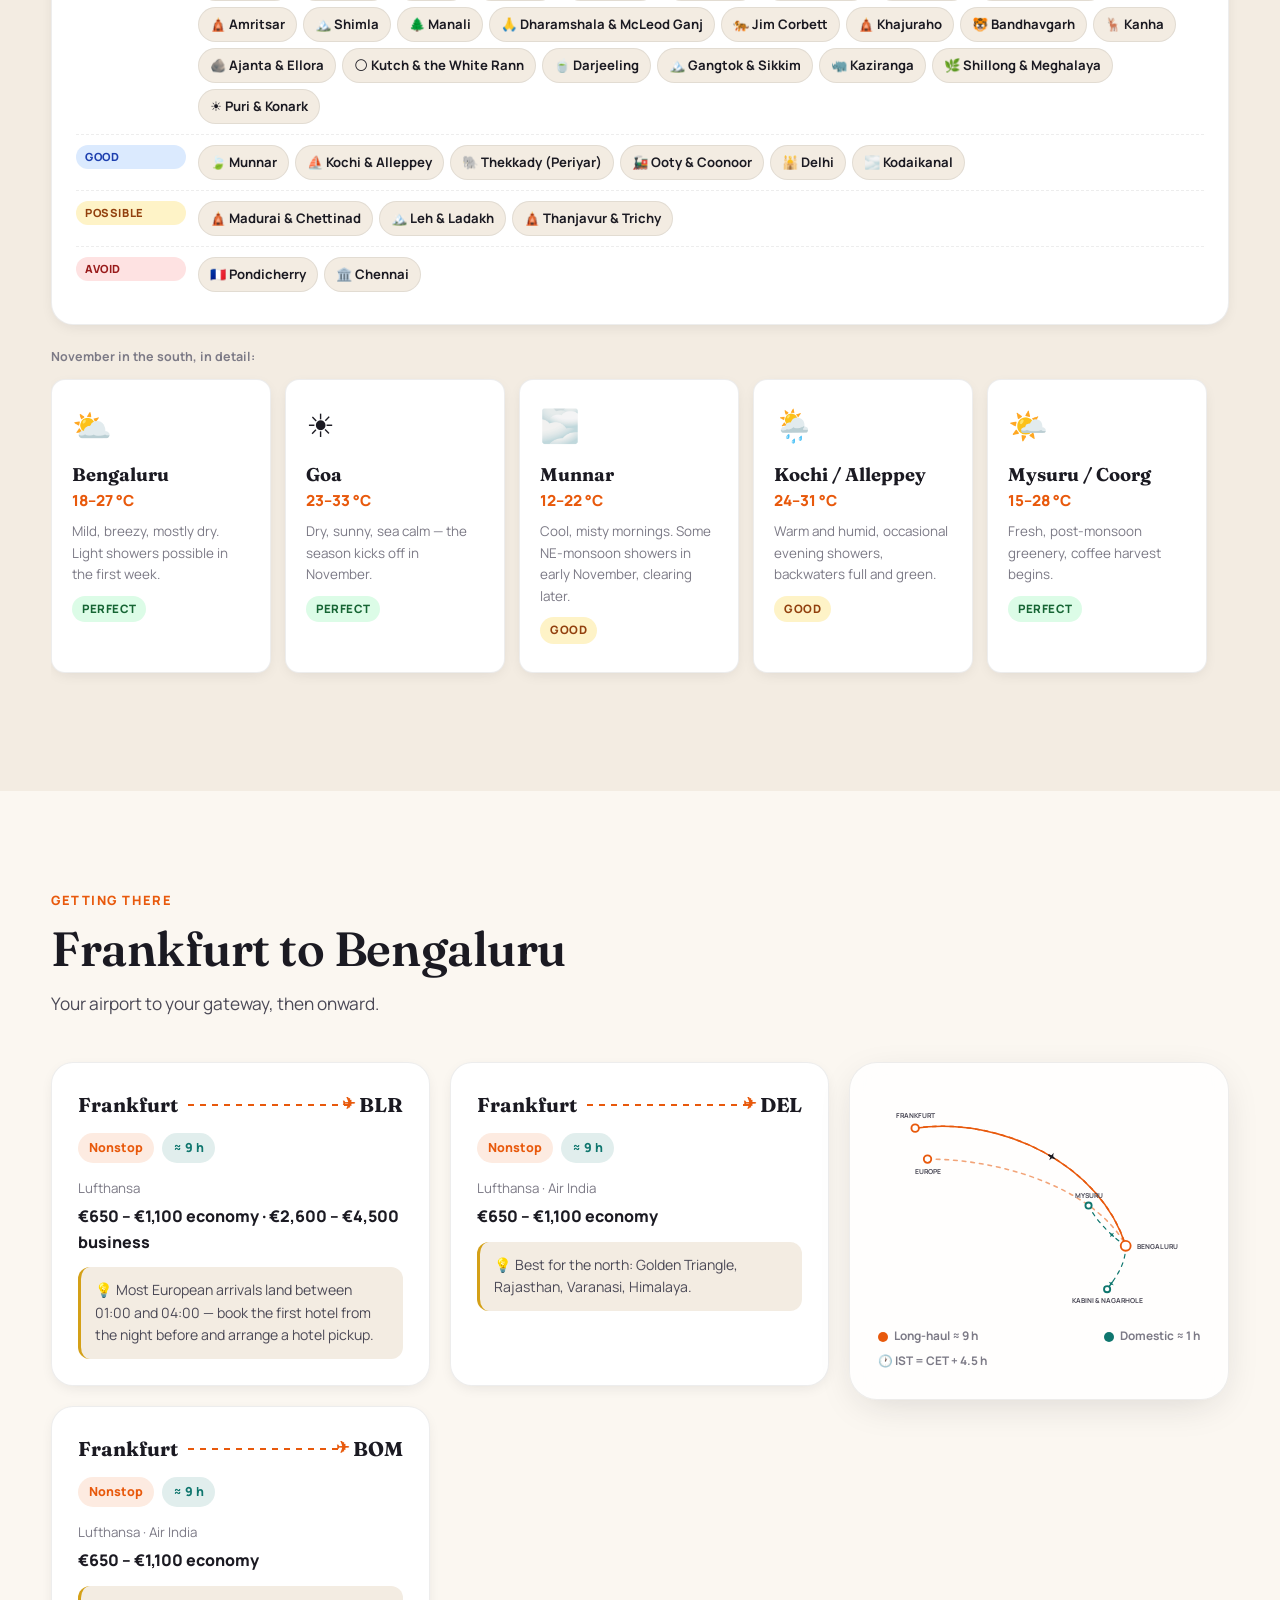
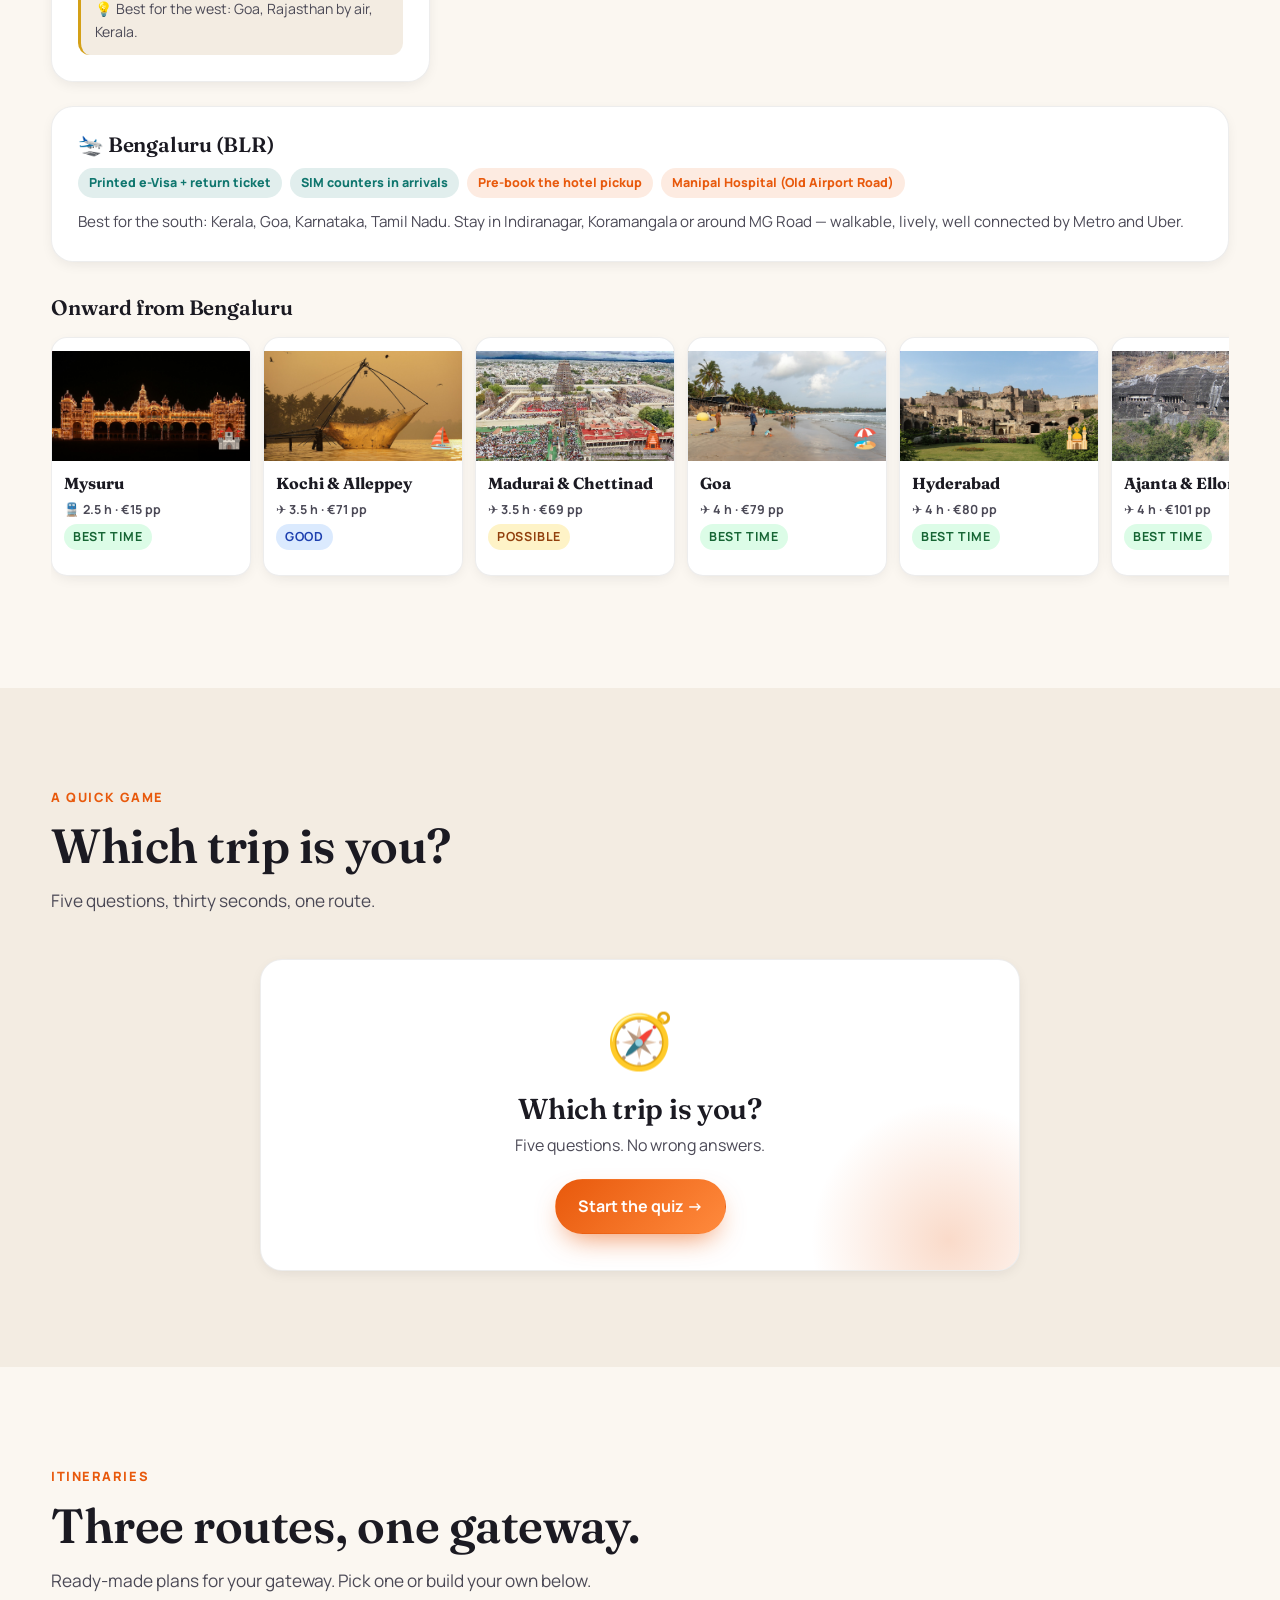
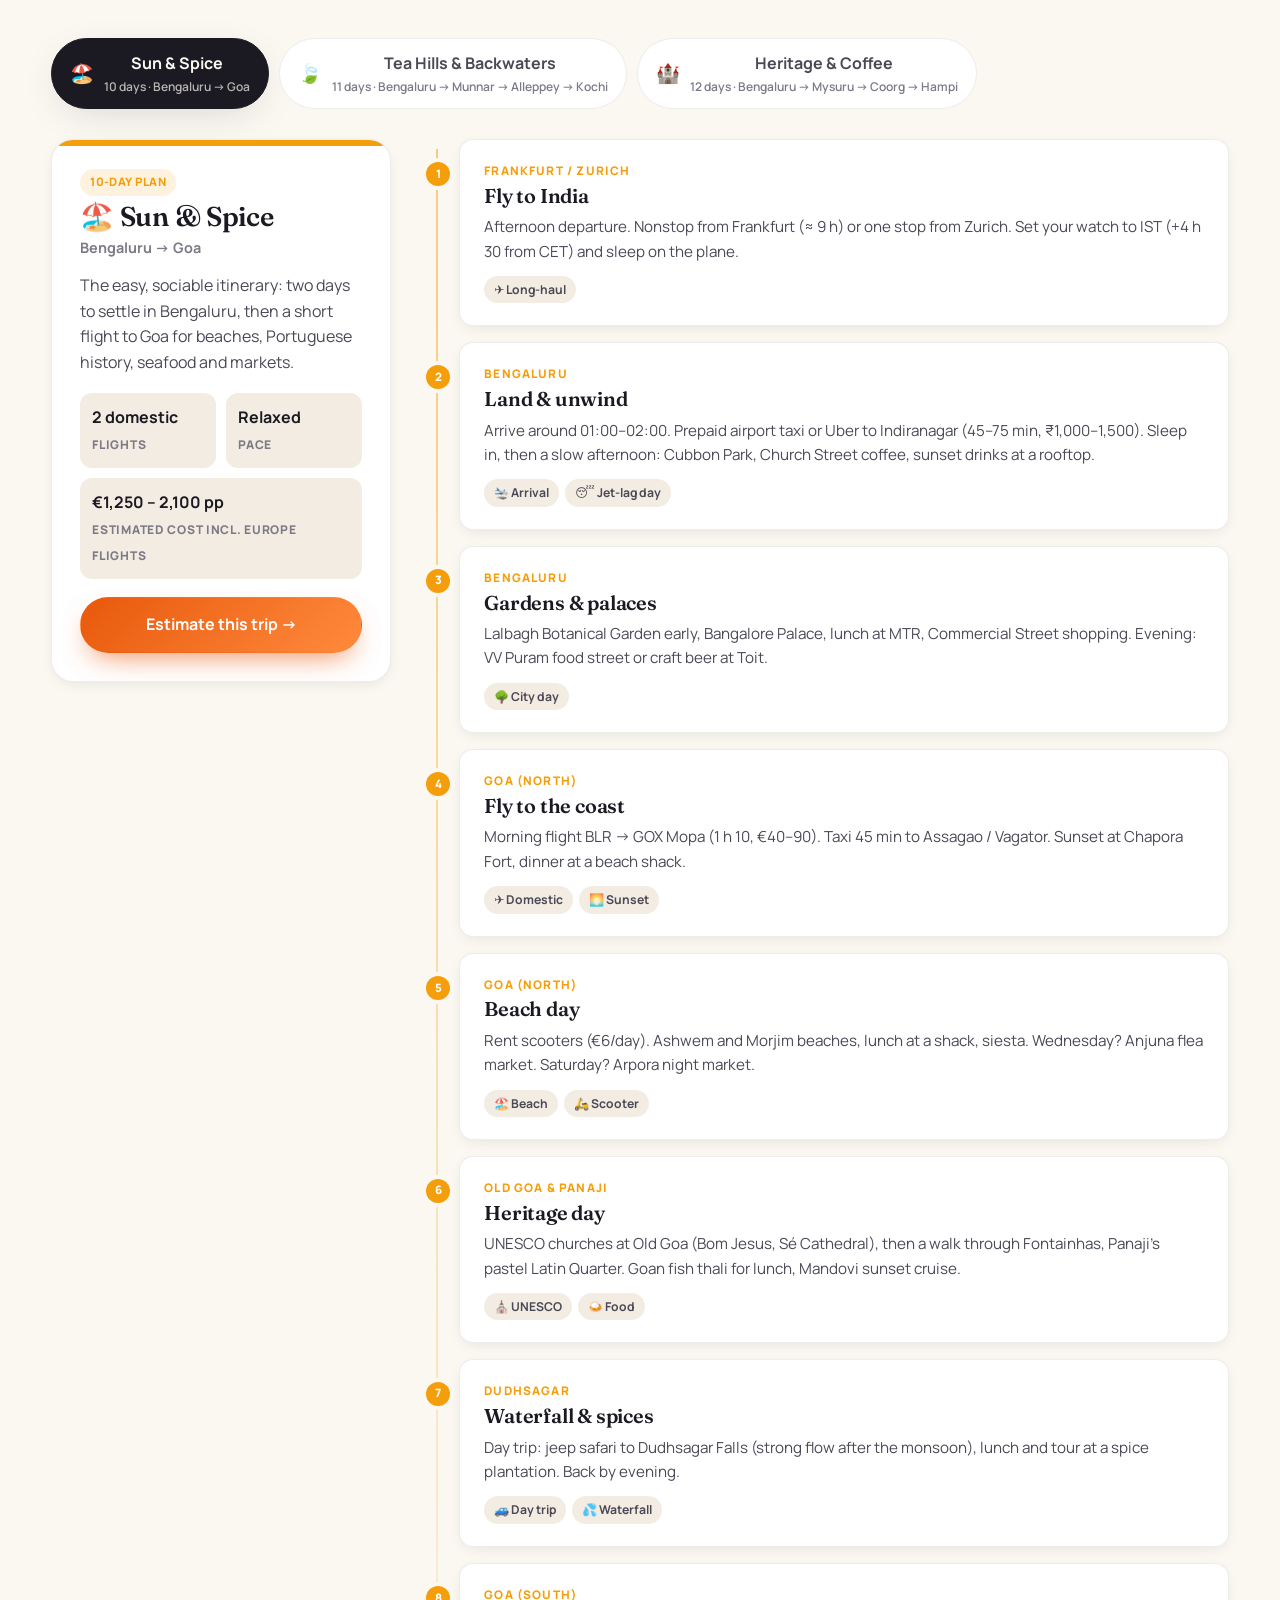
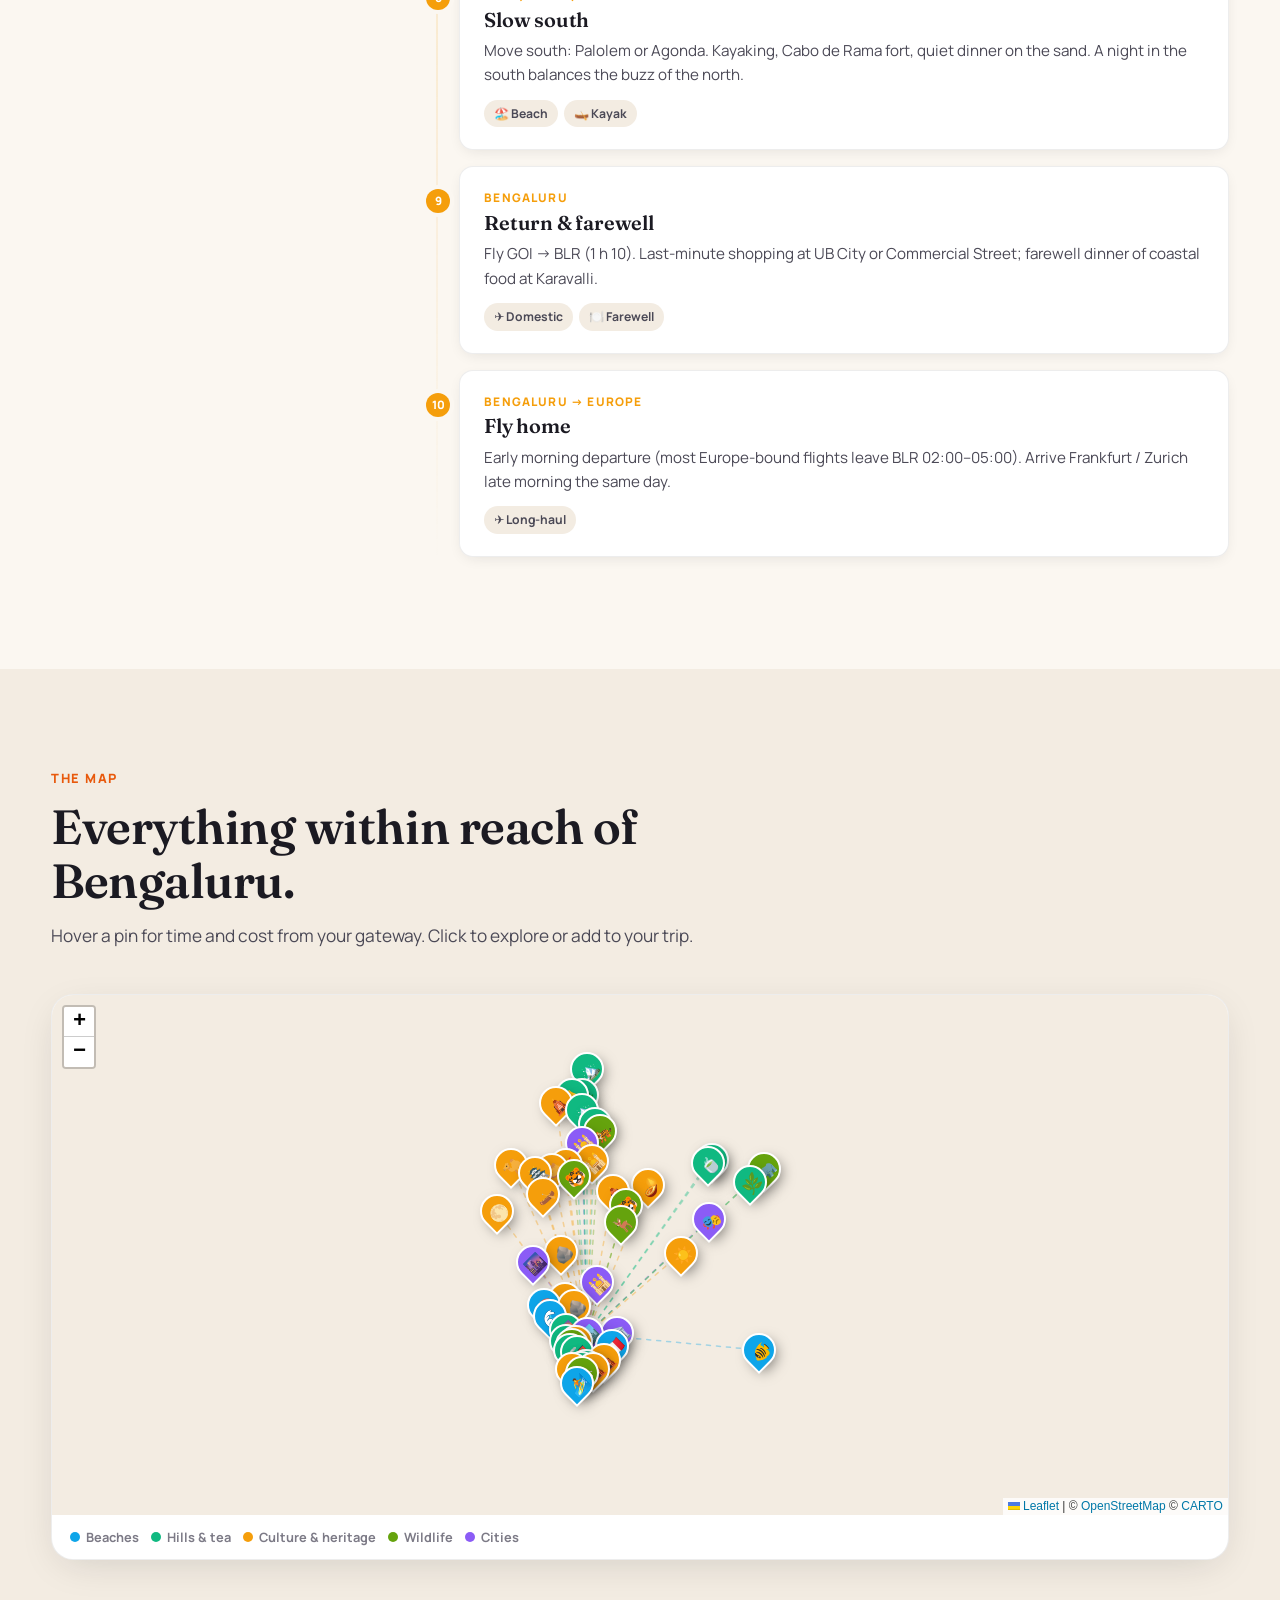
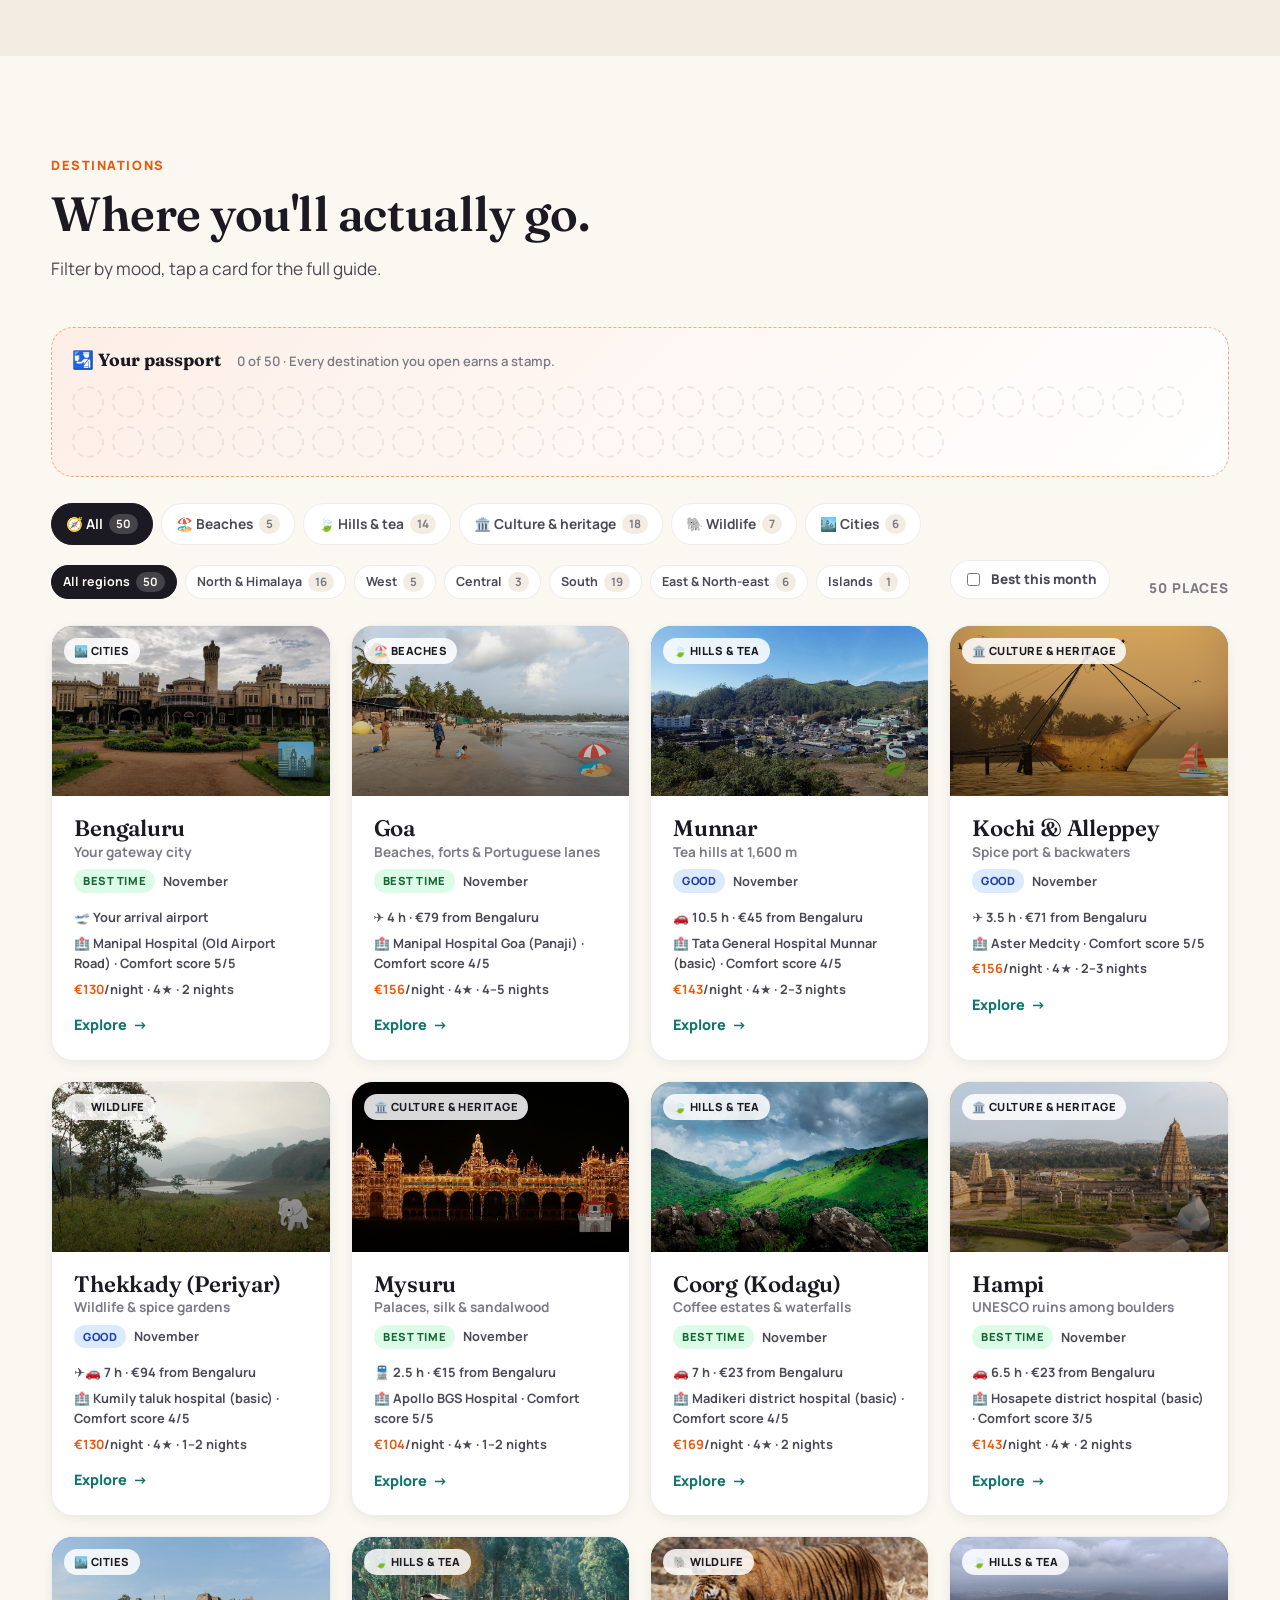
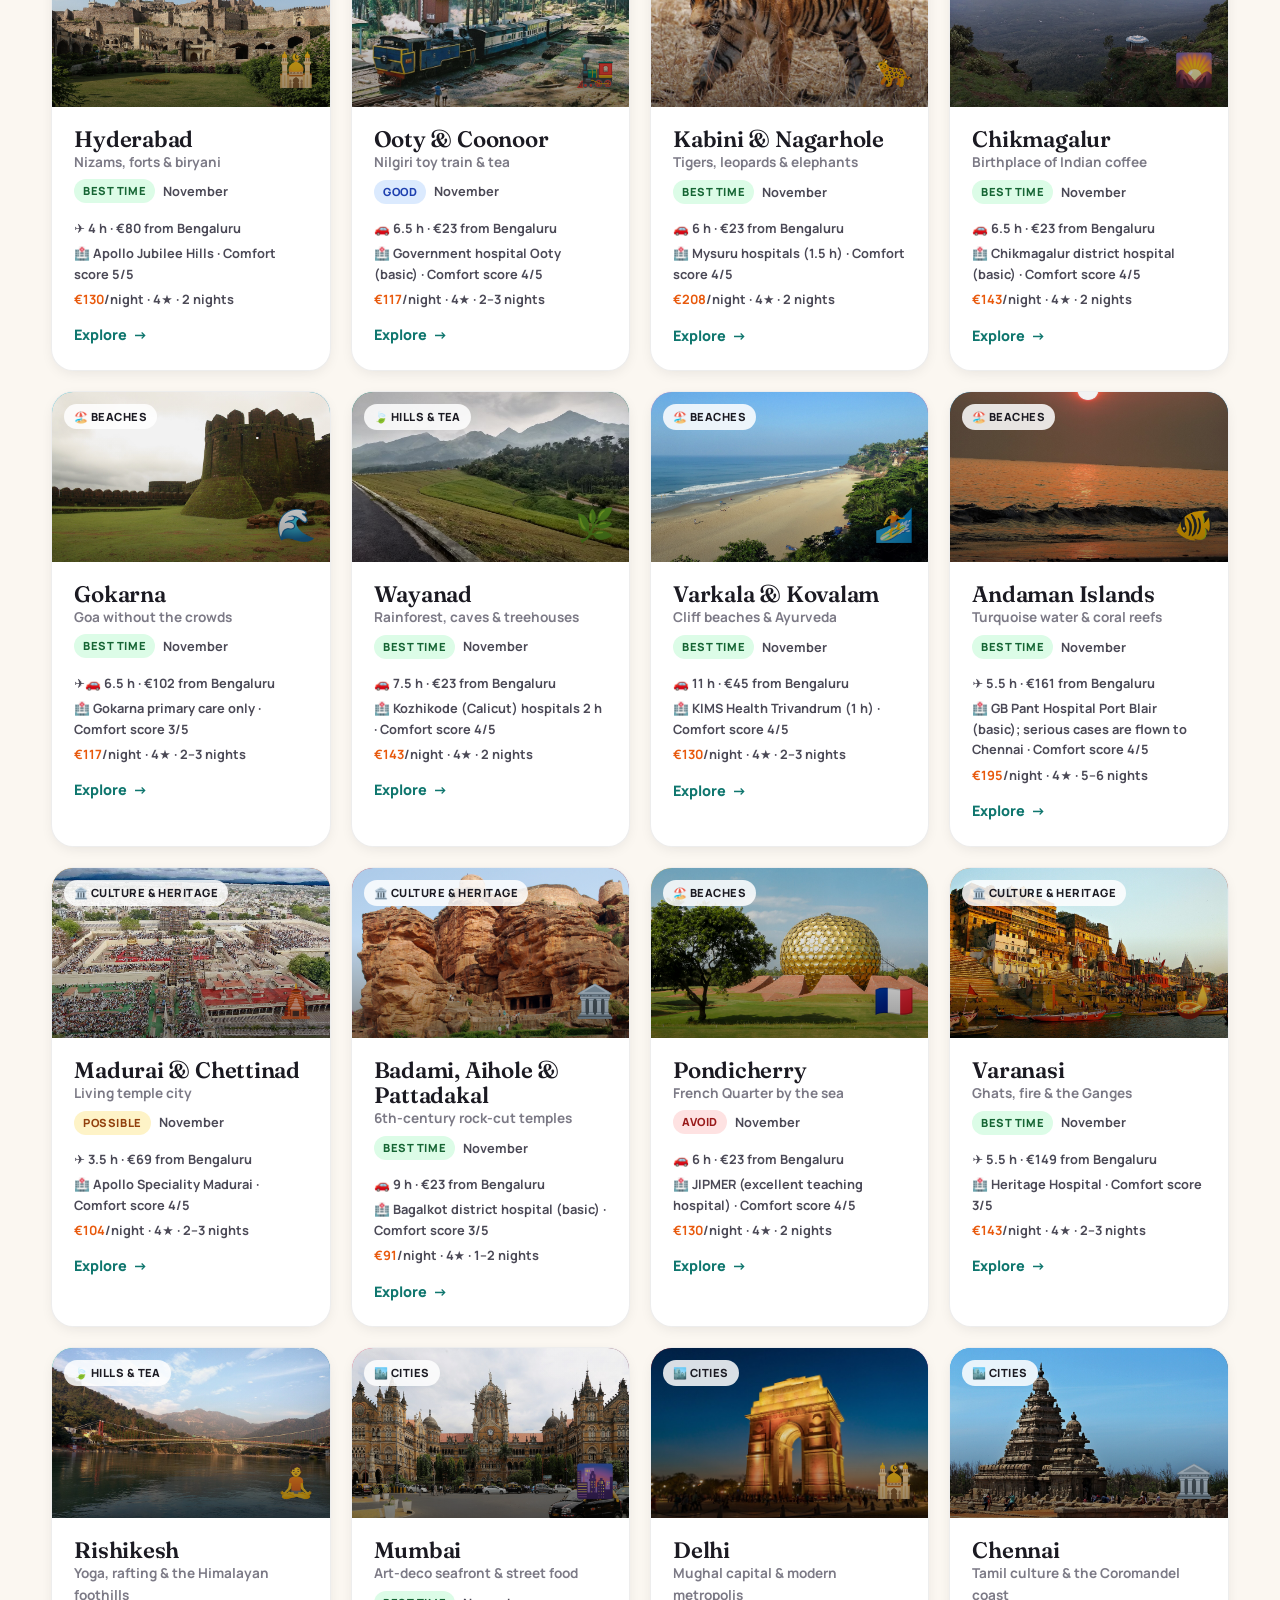
==== commit 276211f5: "Point the site at its Cloudflare address - README live link is the workers.dev URL; GitHub Pages lis" ====
--- a/index.html
+++ b/index.html
@@ -5,6 +5,14 @@
 <meta name="viewport" content="width=device-width, initial-scale=1.0" />
 <title>Europe → India Travel Planner</title>
 <meta name="description" content="A safe, comfortable and detailed India trip planner for travellers from any European airport: pick your gateway, month and style — routes, 4★+ hotels, costs, live weather and booking links adapt." />
+<link rel="canonical" href="https://plan-india.rohitranjan1087.workers.dev/" />
+<meta property="og:type" content="website" />
+<meta property="og:site_name" content="Plan India" />
+<meta property="og:title" content="Plan India — Europe to India, planned properly" />
+<meta property="og:description" content="Safe, comfortable trips from any European airport to all of India. Pick the places you love — we do the planning." />
+<meta property="og:url" content="https://plan-india.rohitranjan1087.workers.dev/" />
+<meta property="og:image" content="https://plan-india.rohitranjan1087.workers.dev/img/udaipur.jpg" />
+<meta name="twitter:card" content="summary_large_image" />
 <link rel="icon" href="data:image/svg+xml,<svg xmlns='http://www.w3.org/2000/svg' viewBox='0 0 100 100'><text y='.9em' font-size='90'>🛫</text></svg>" />
 <link rel="preconnect" href="https://fonts.googleapis.com" />
 <link rel="preconnect" href="https://fonts.gstatic.com" crossorigin />
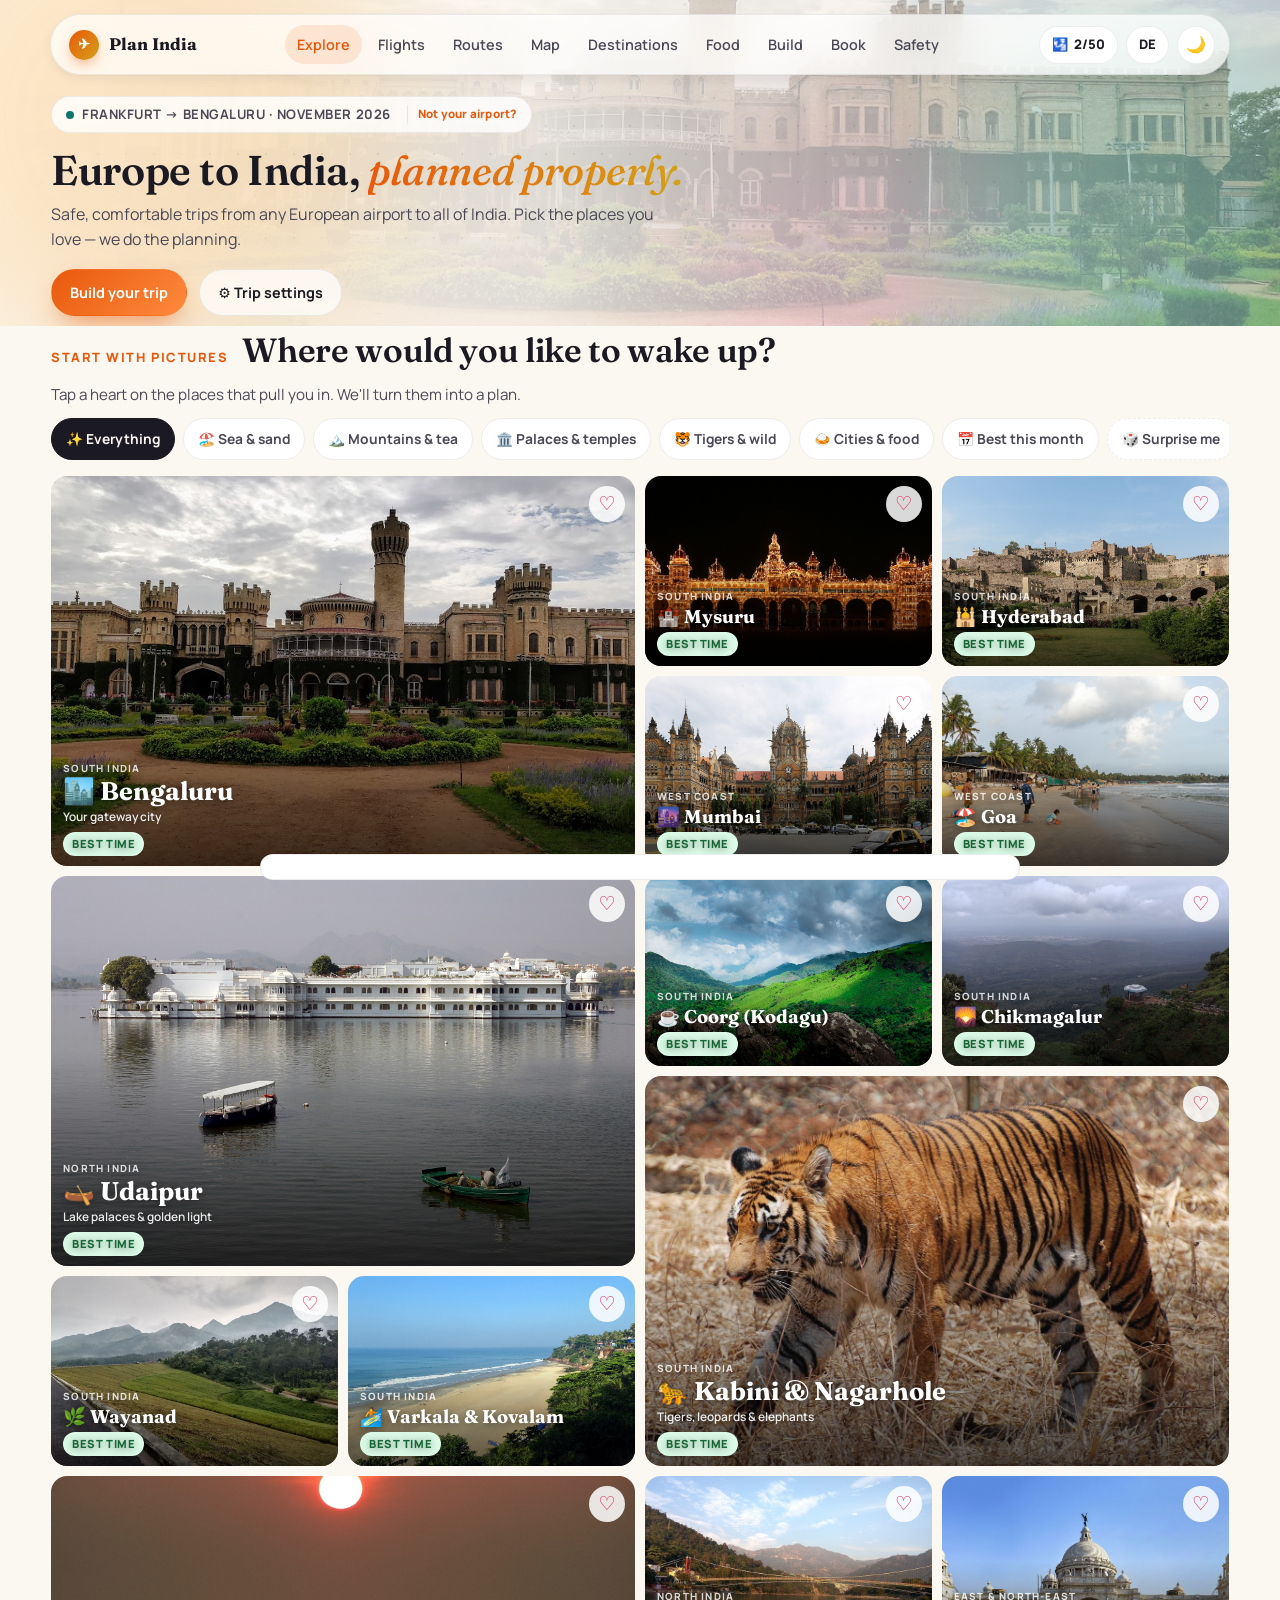
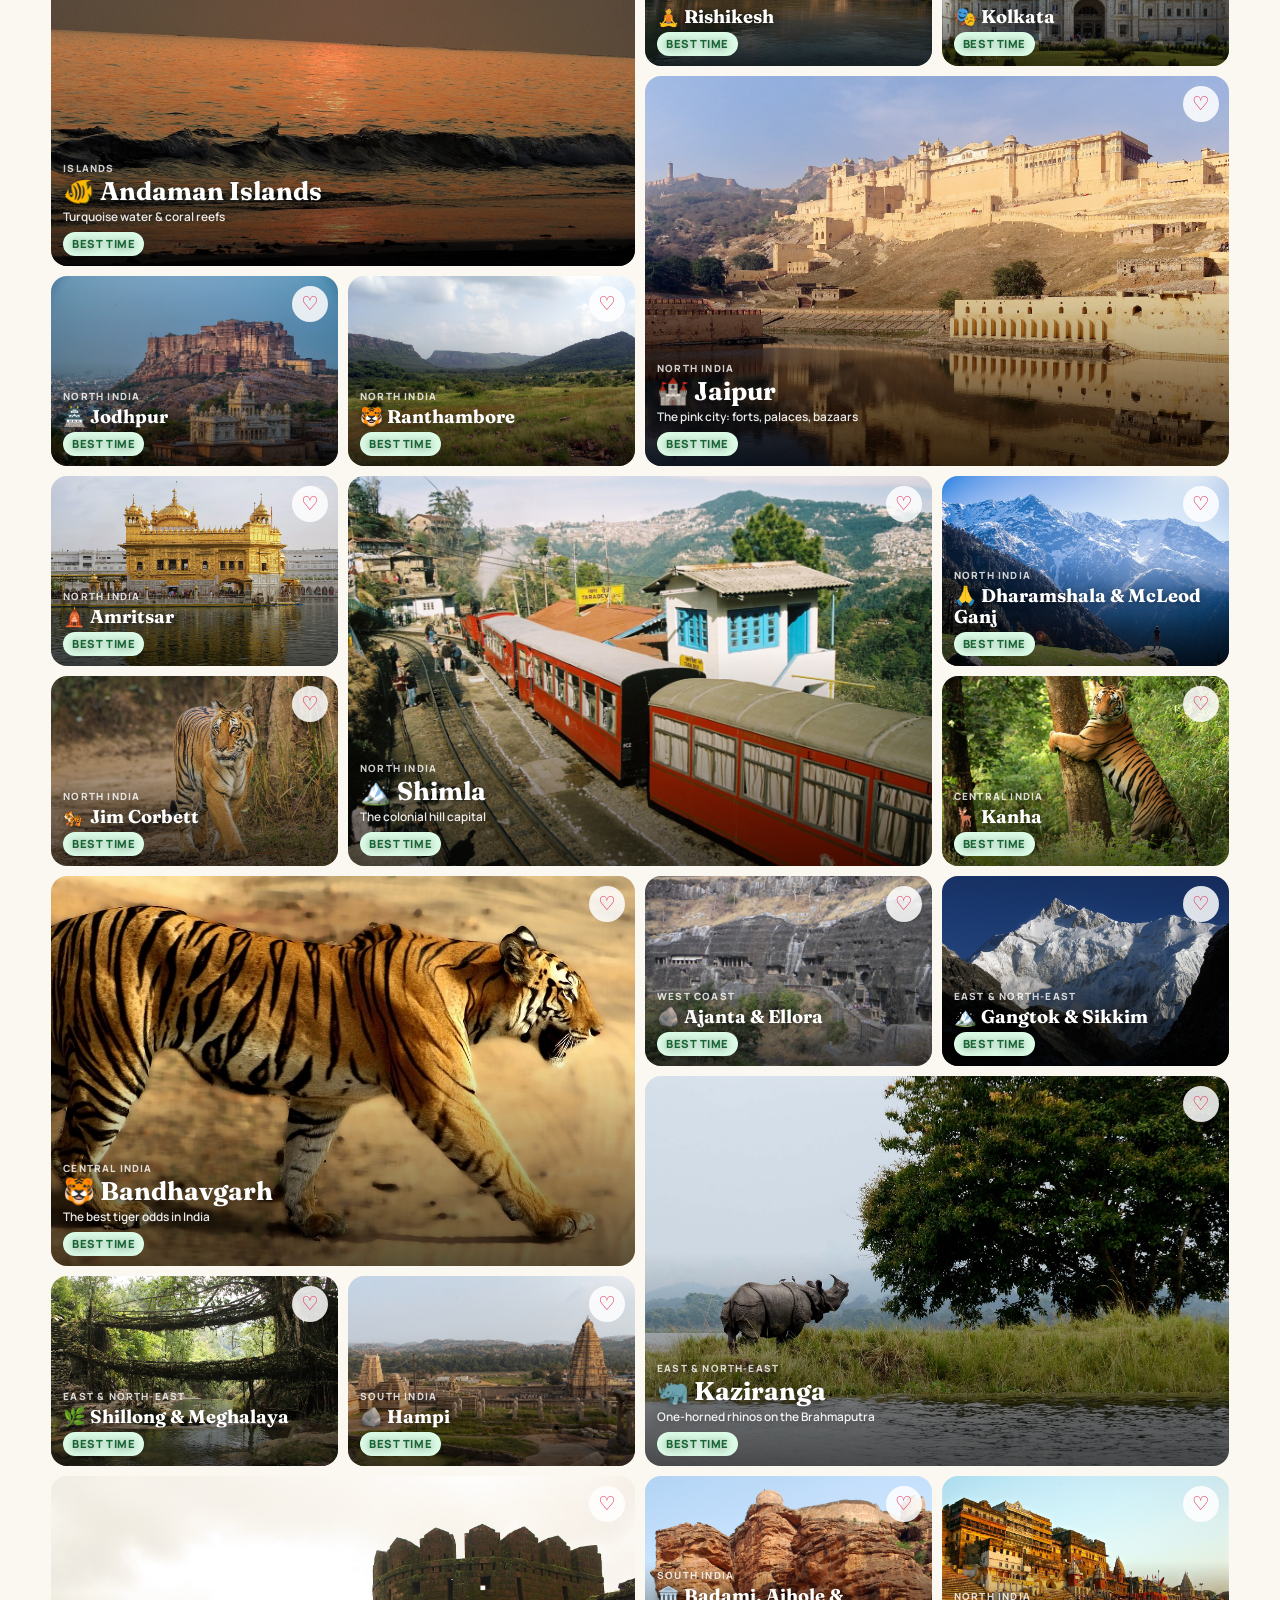
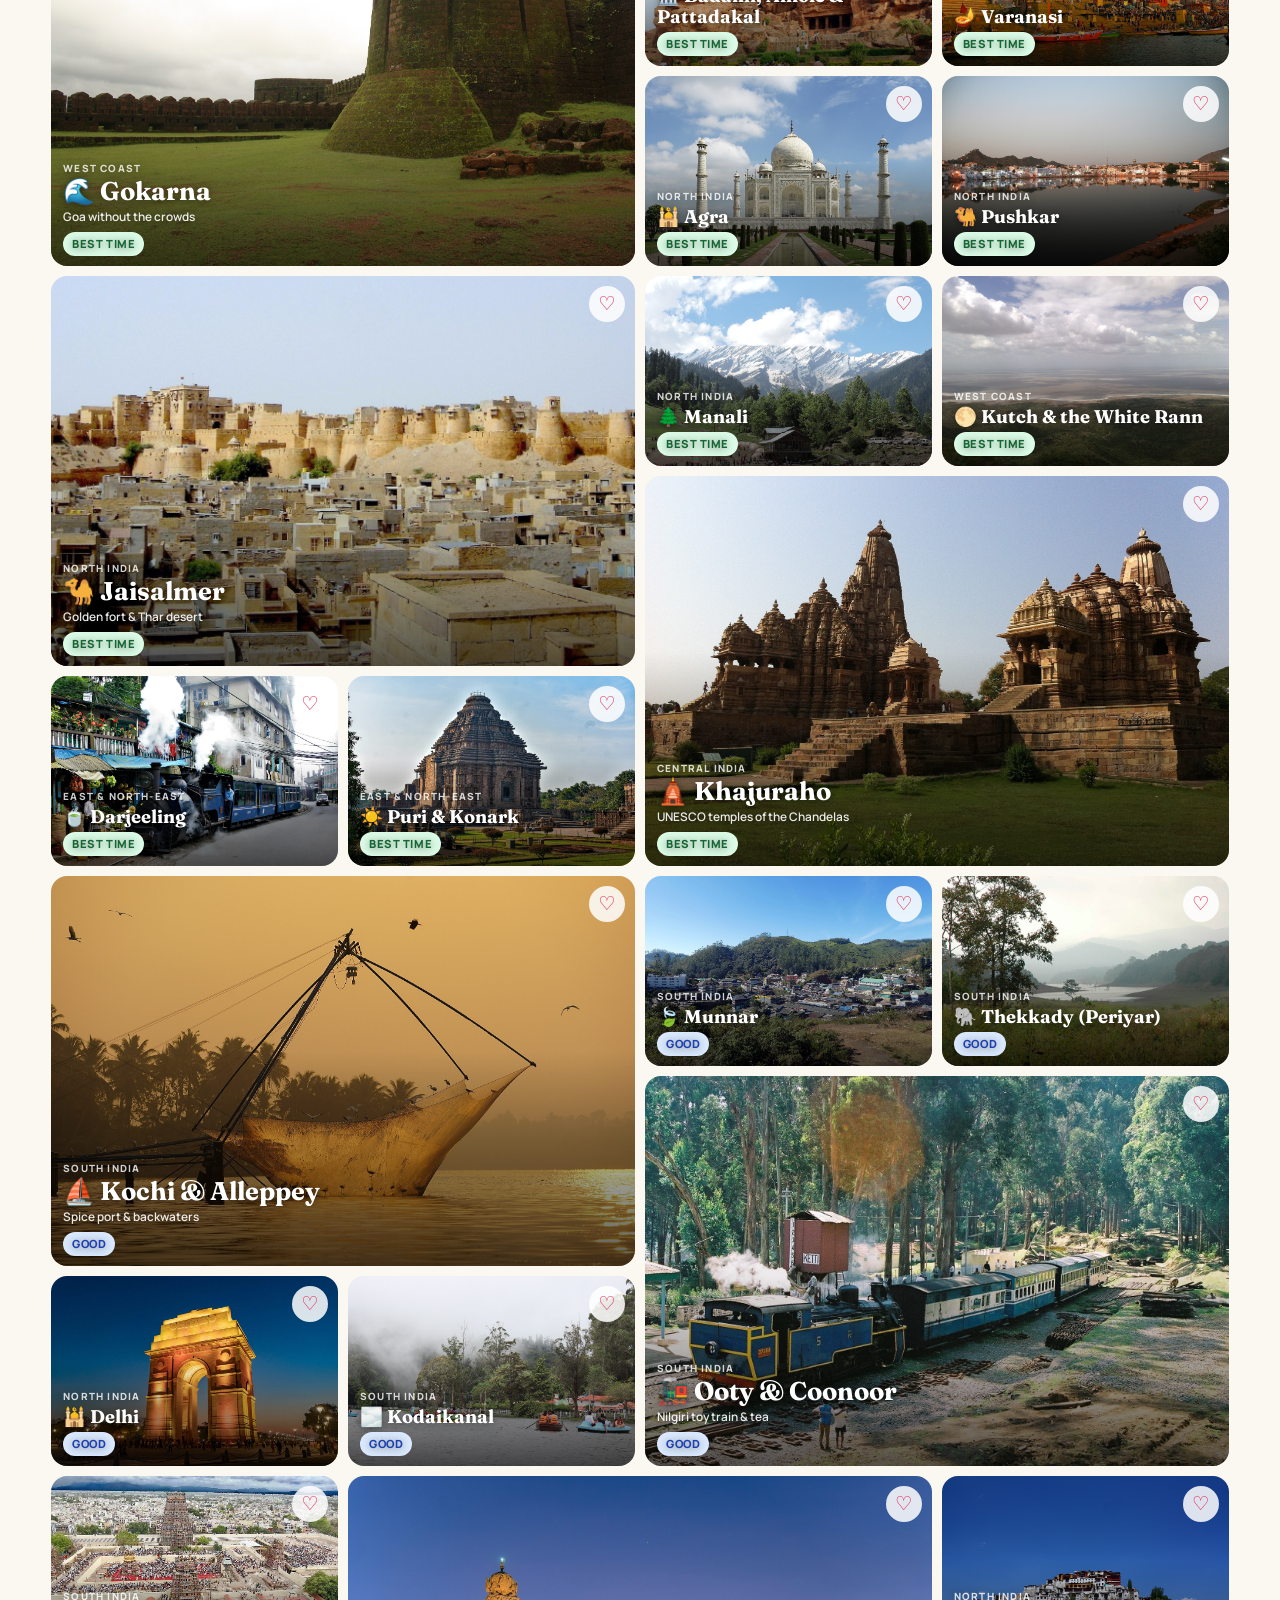
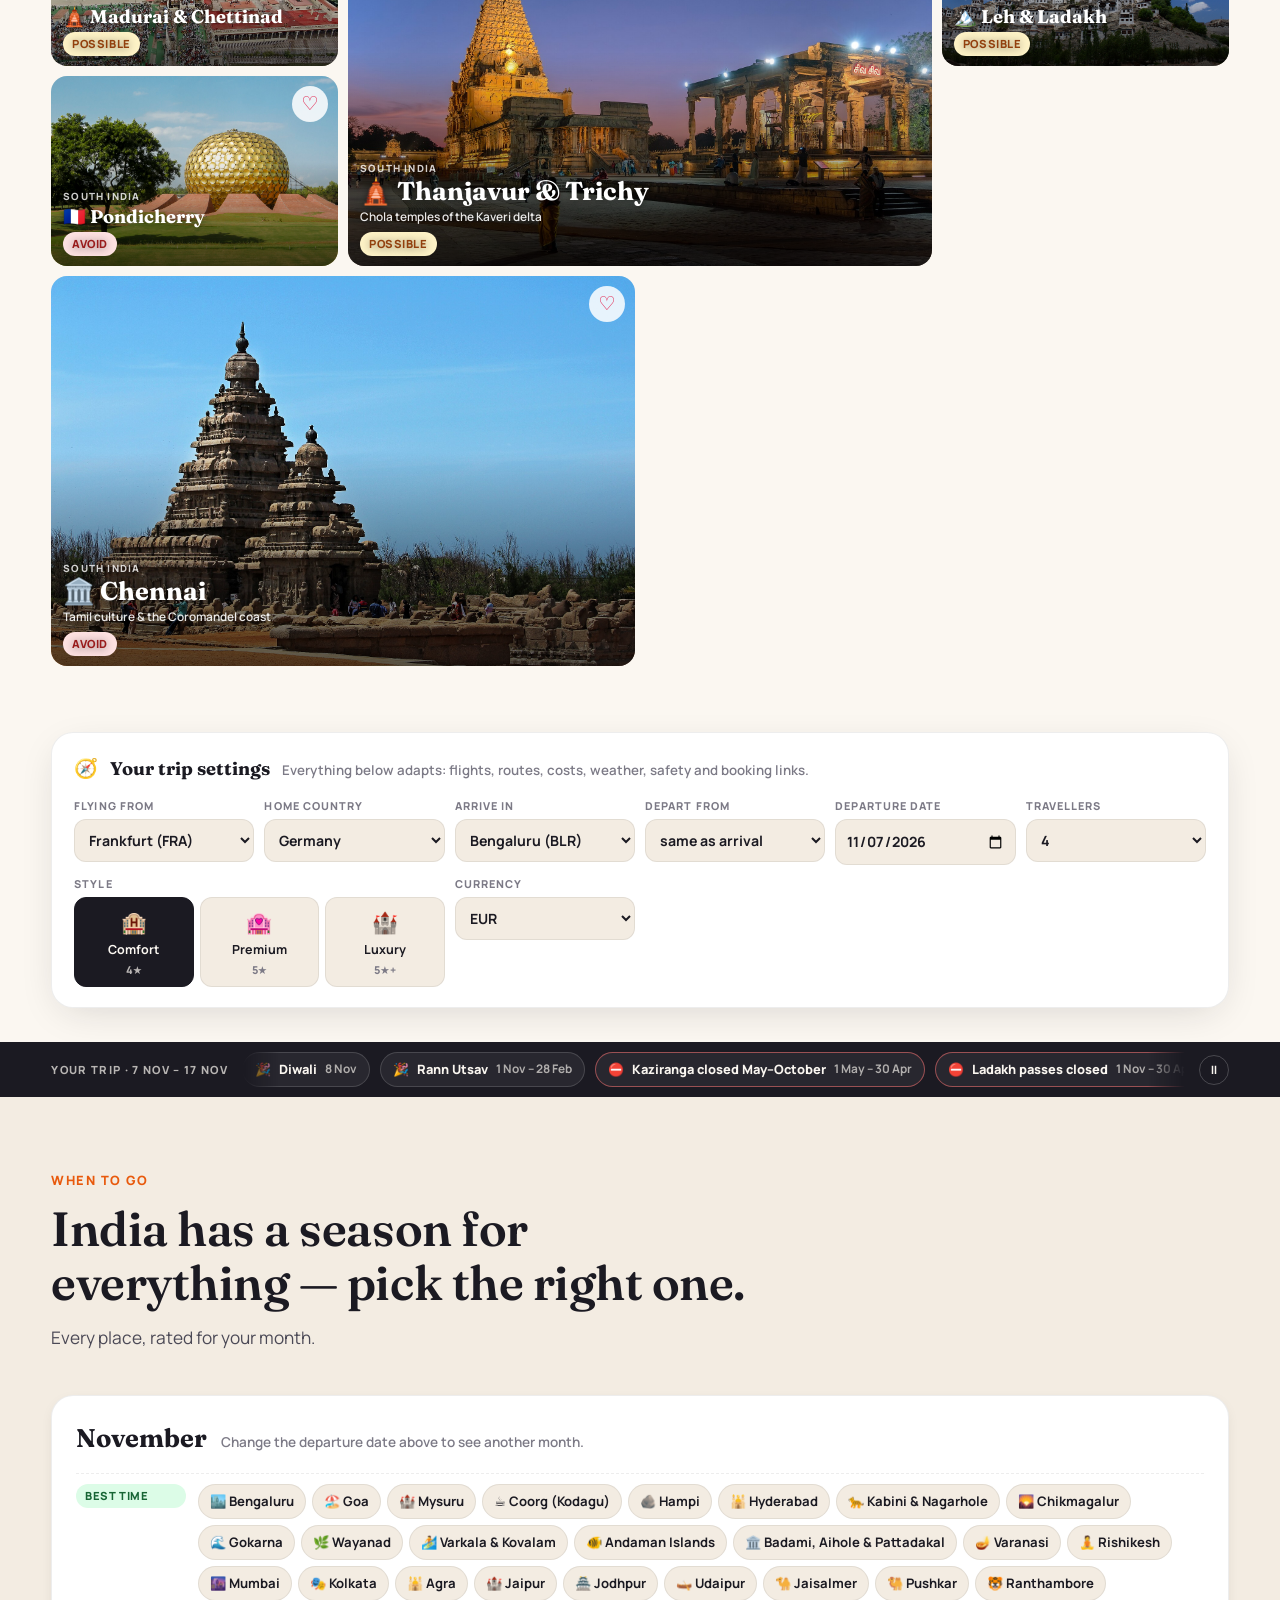
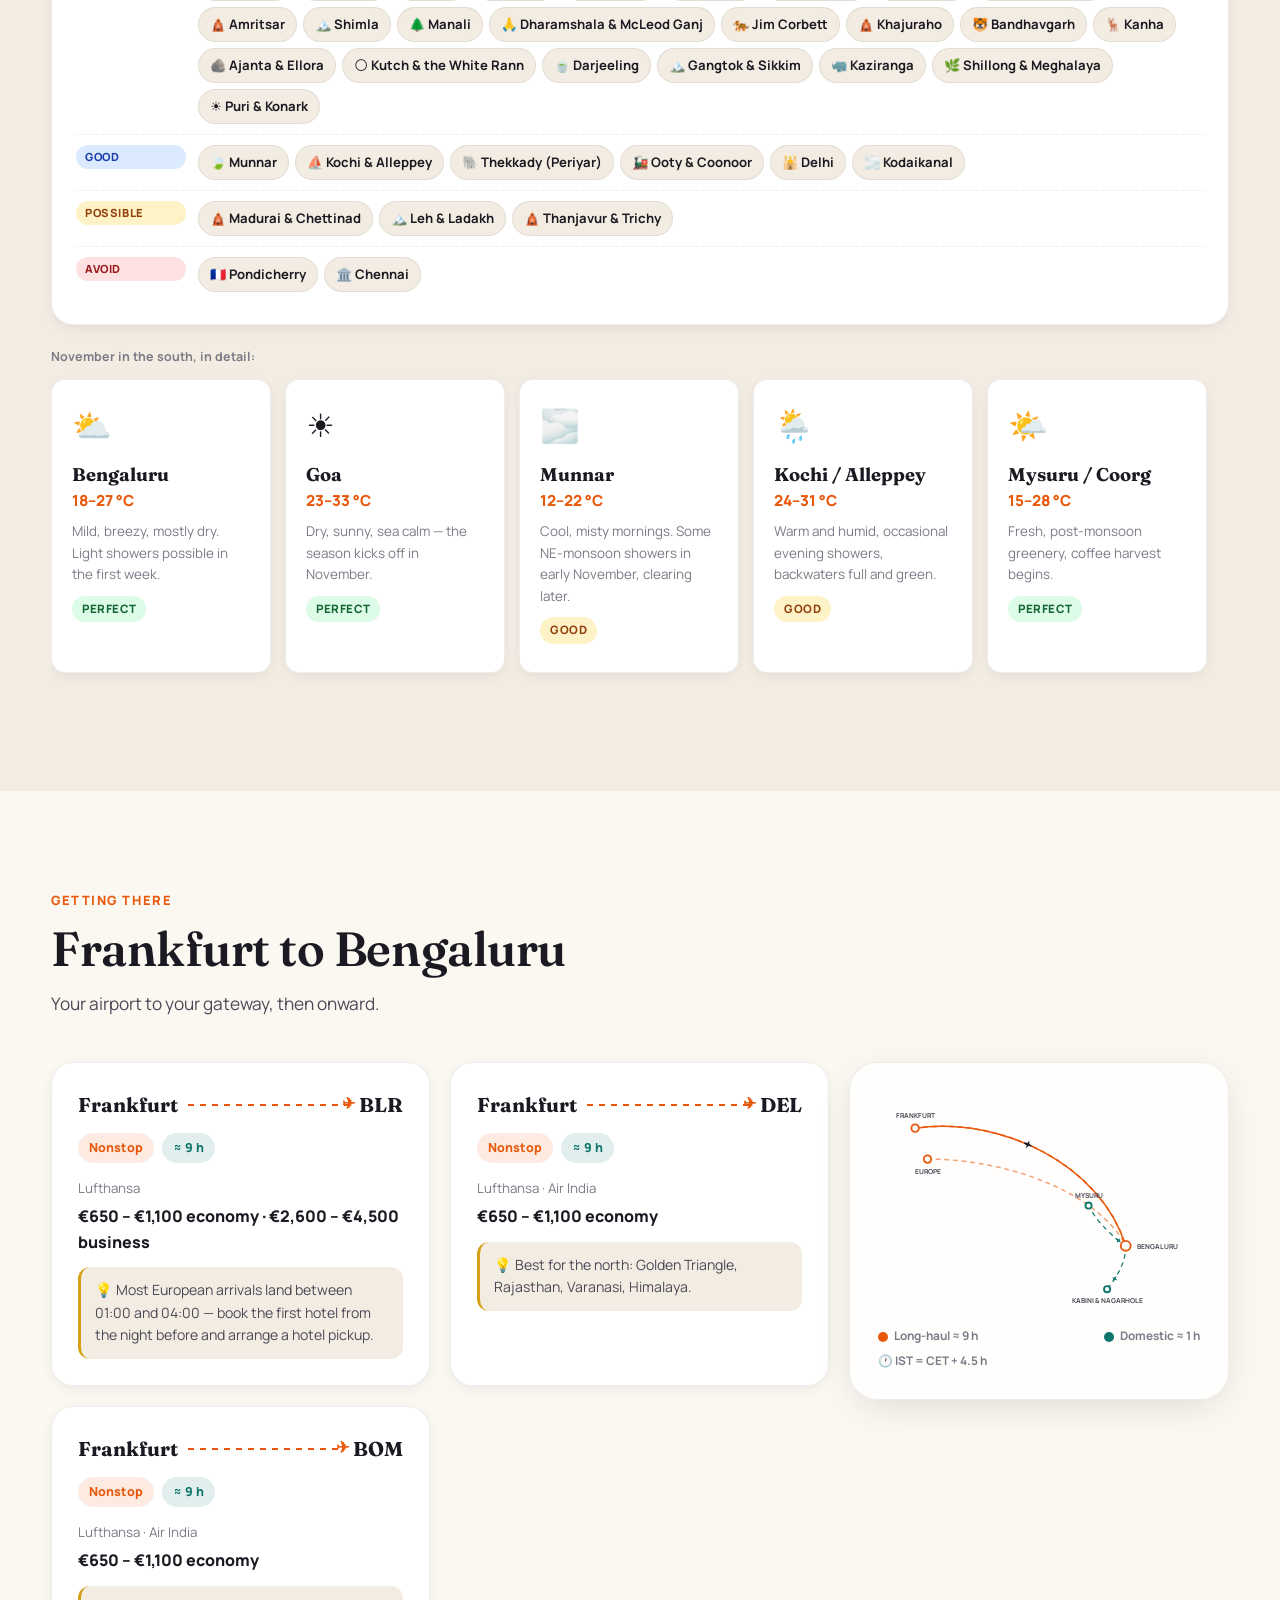
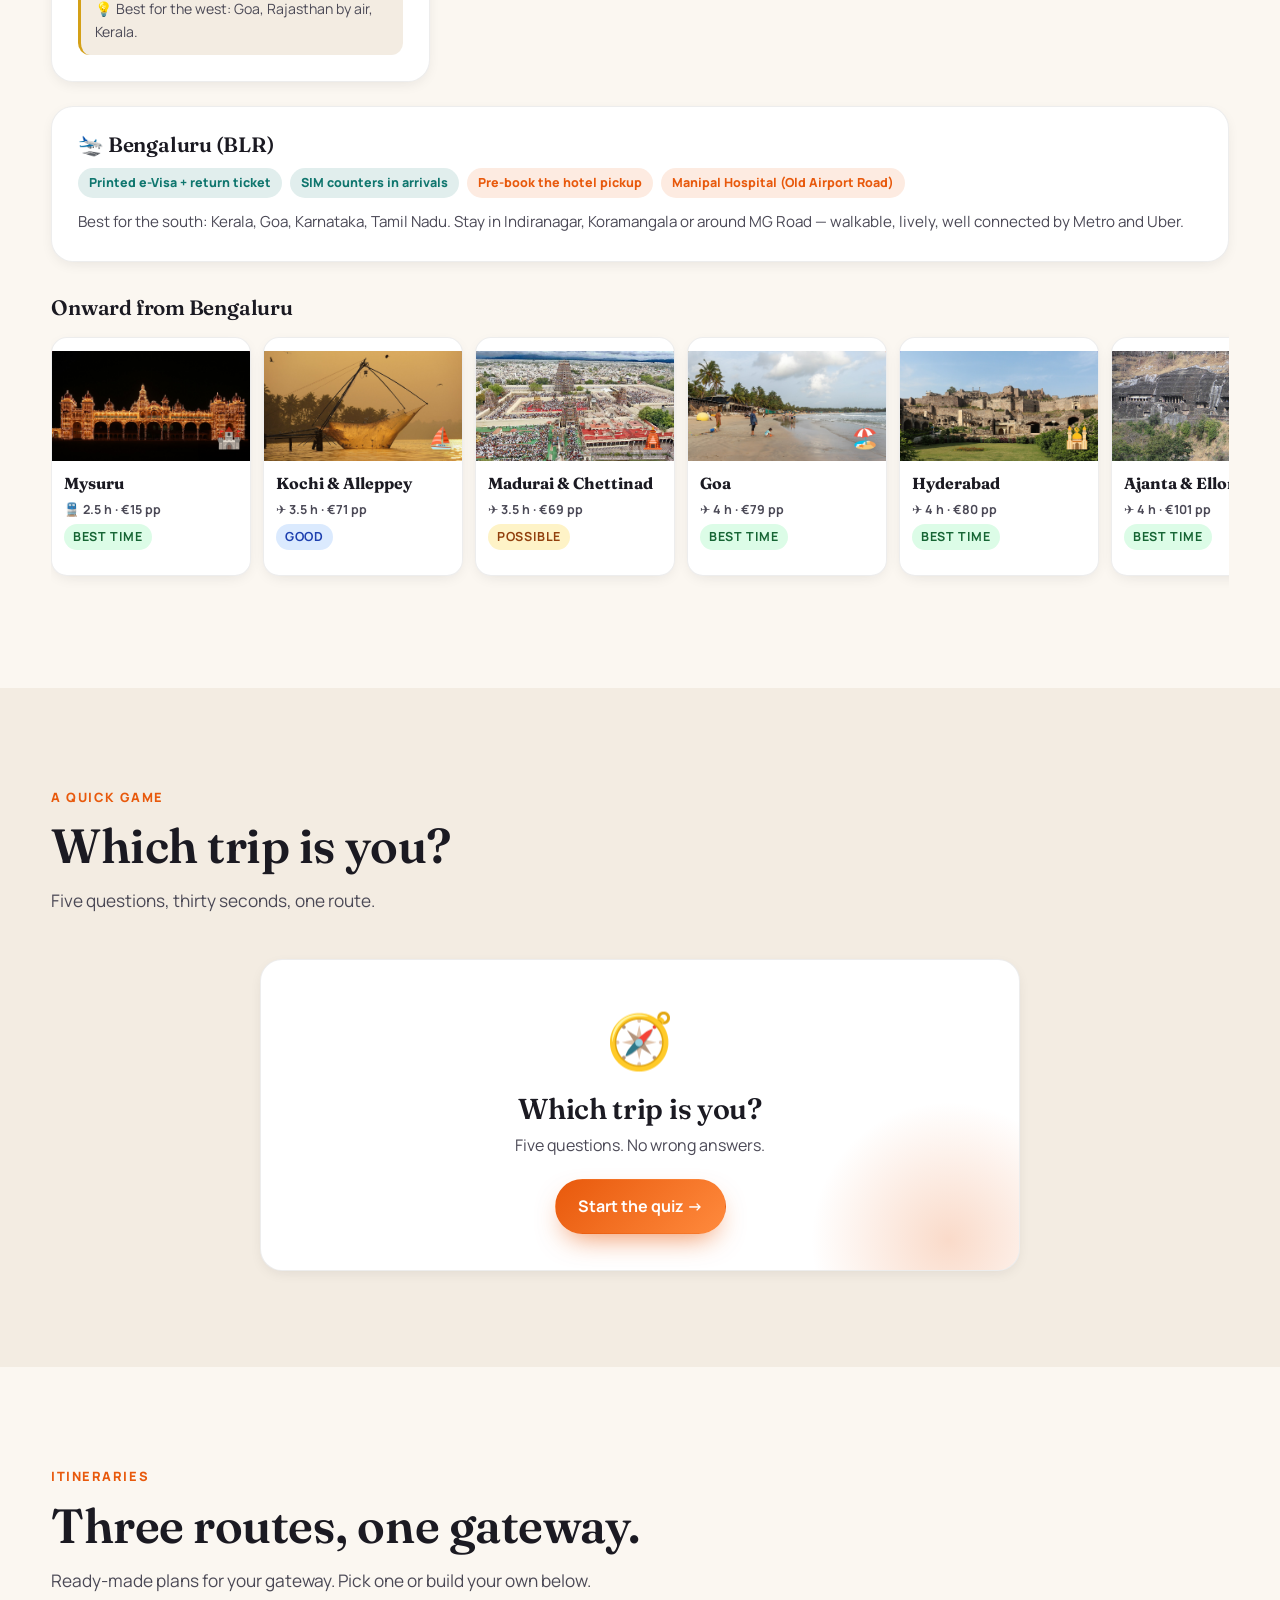
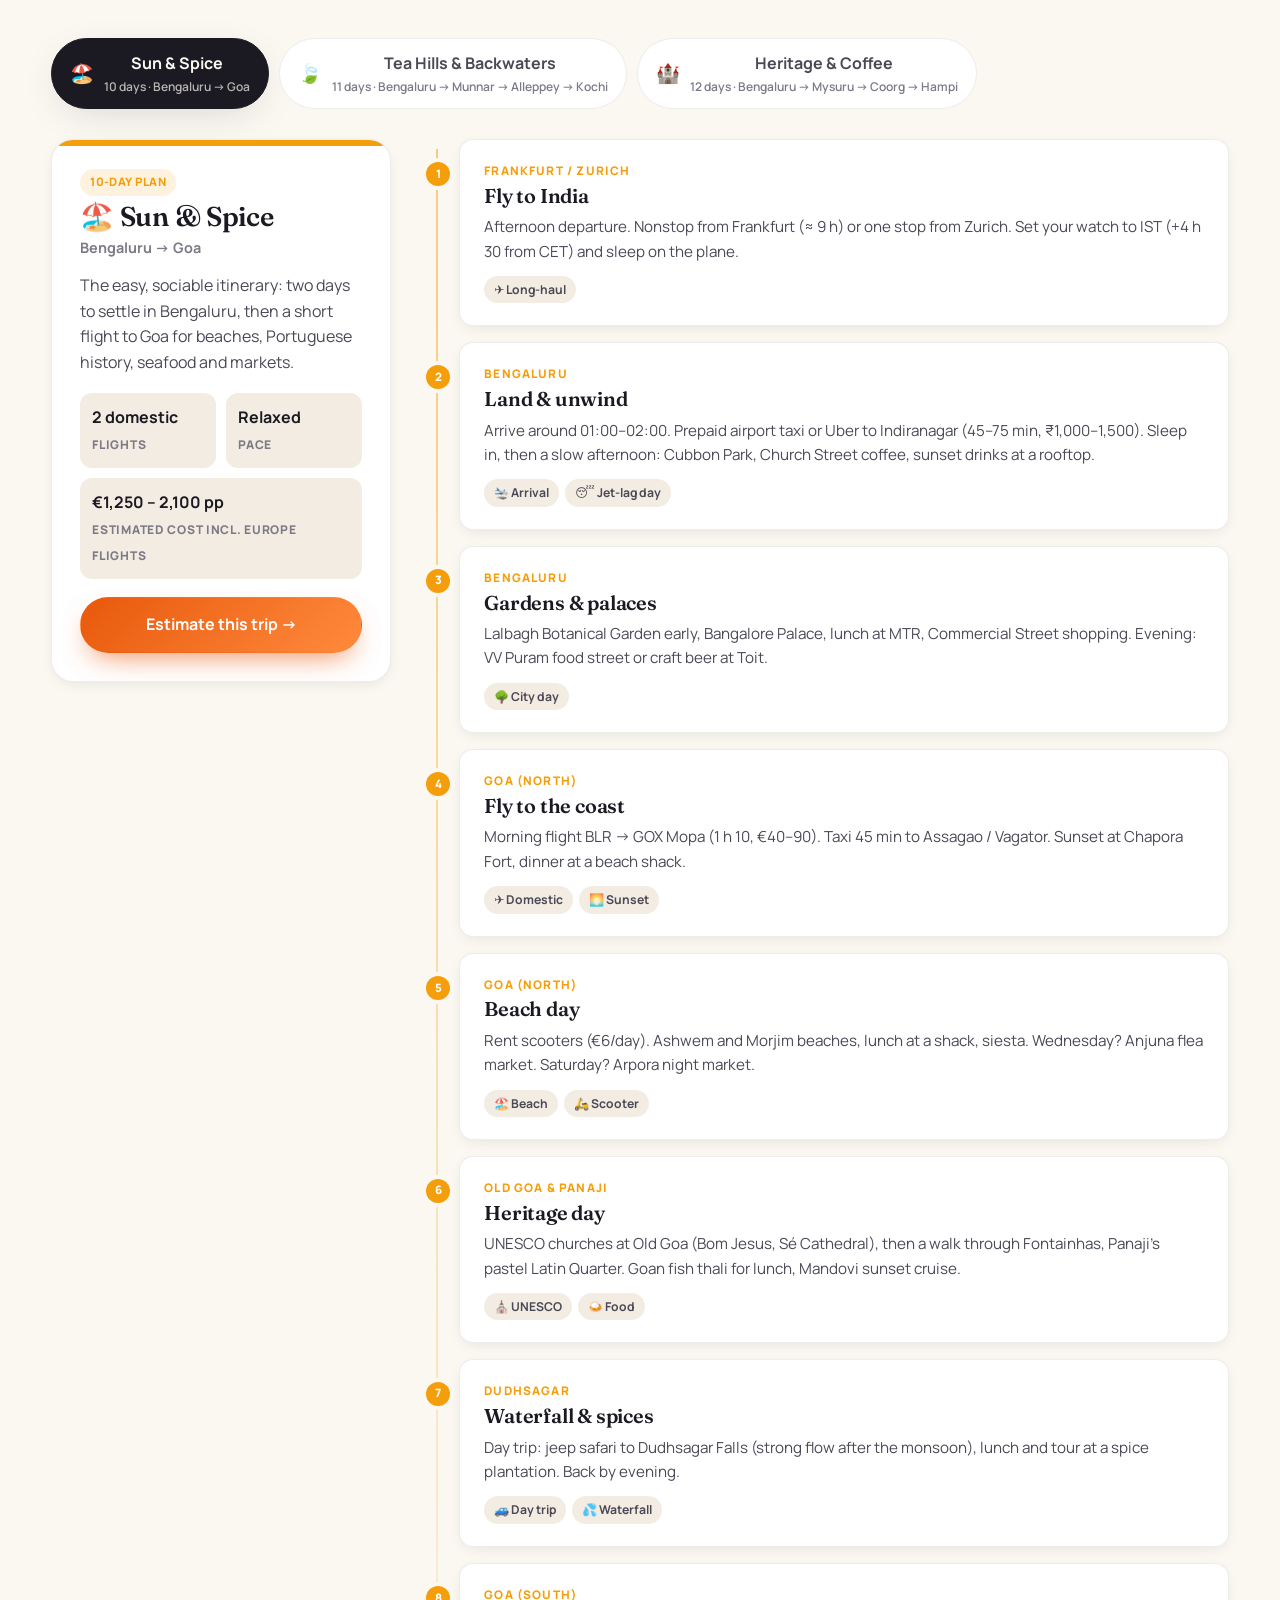
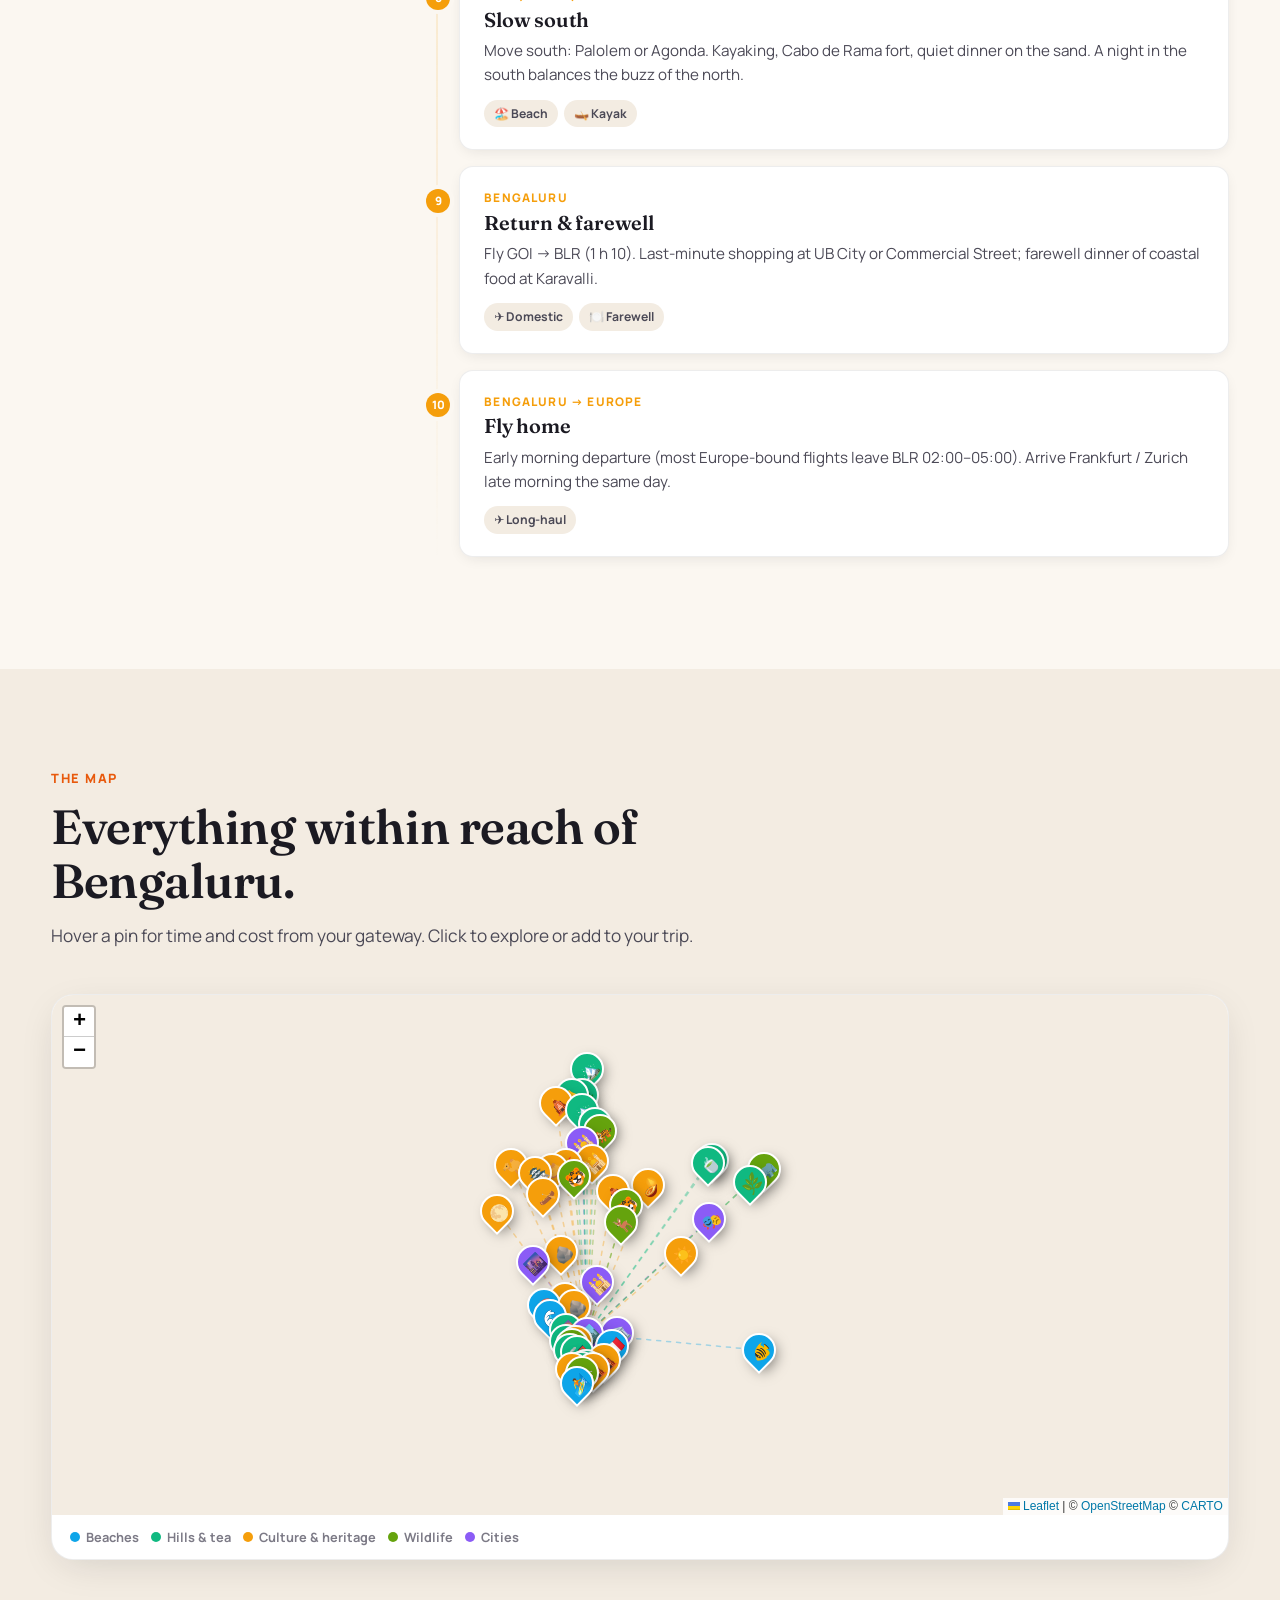
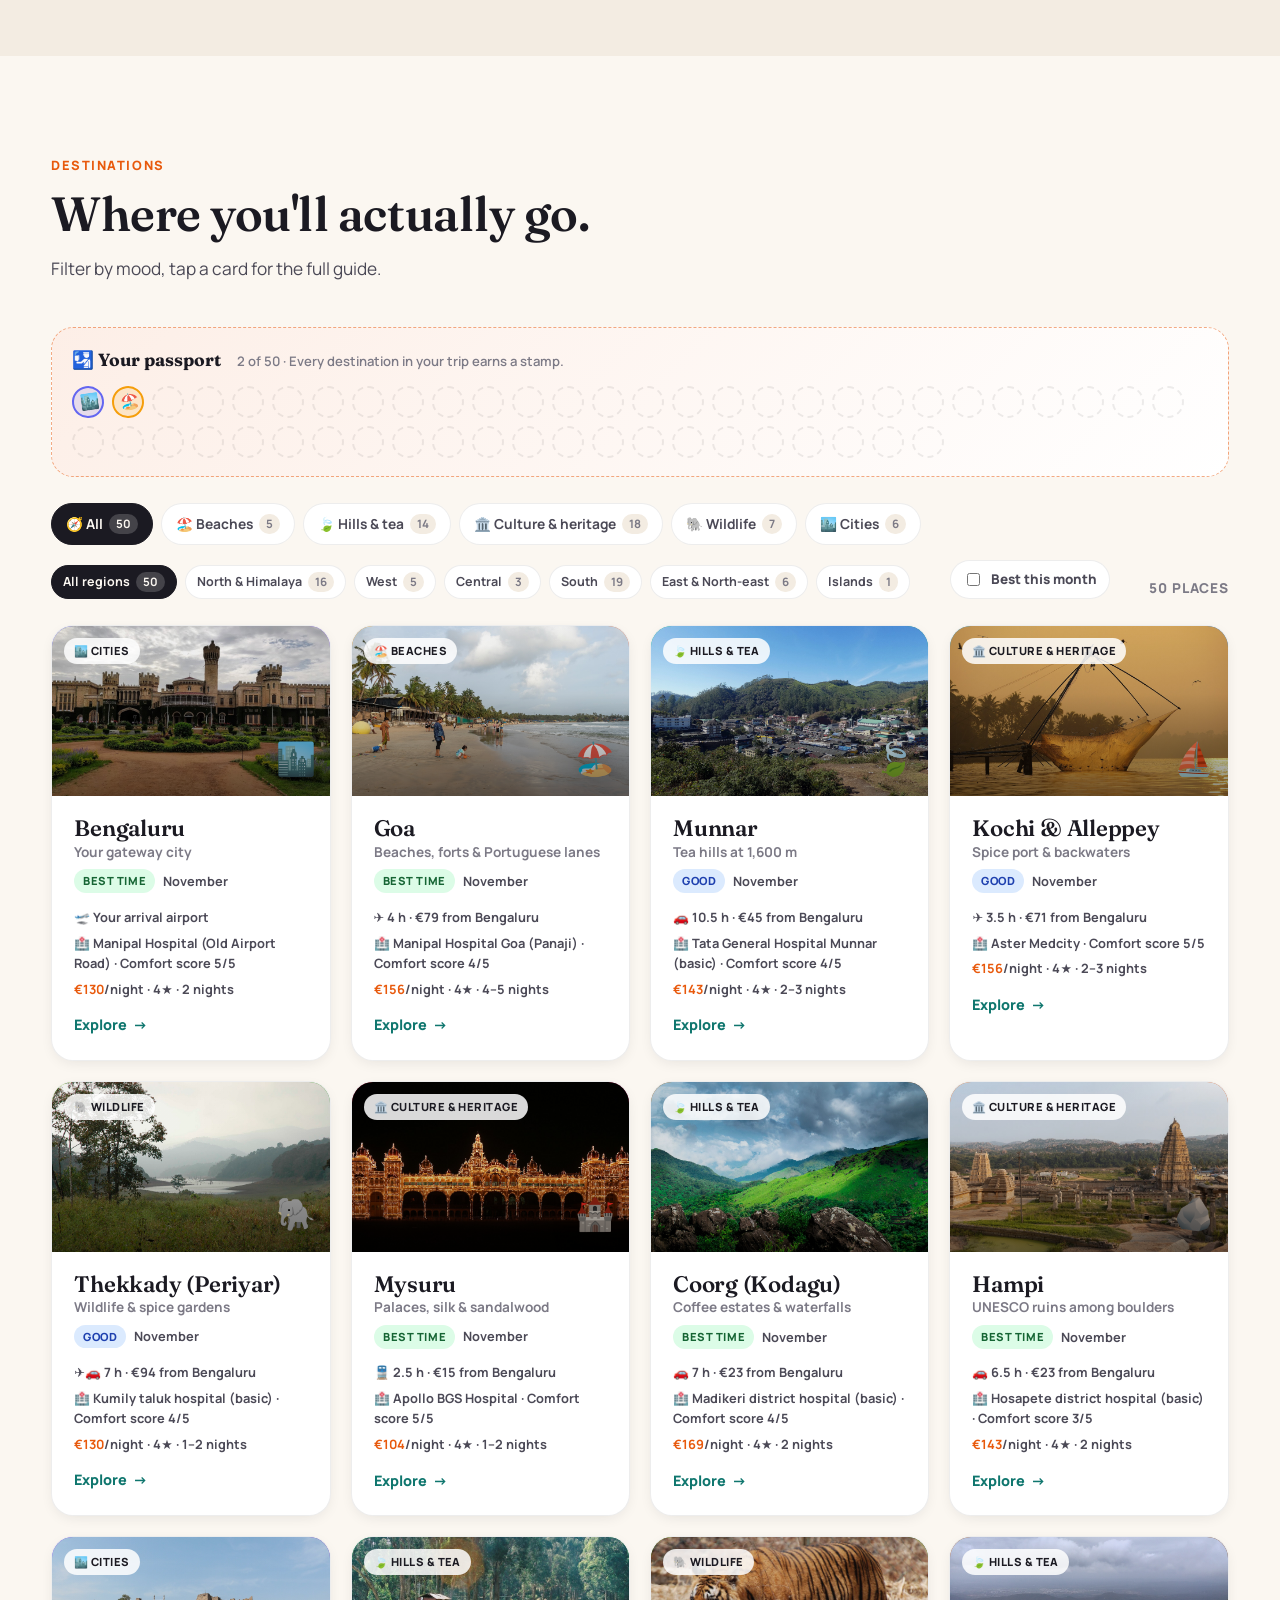
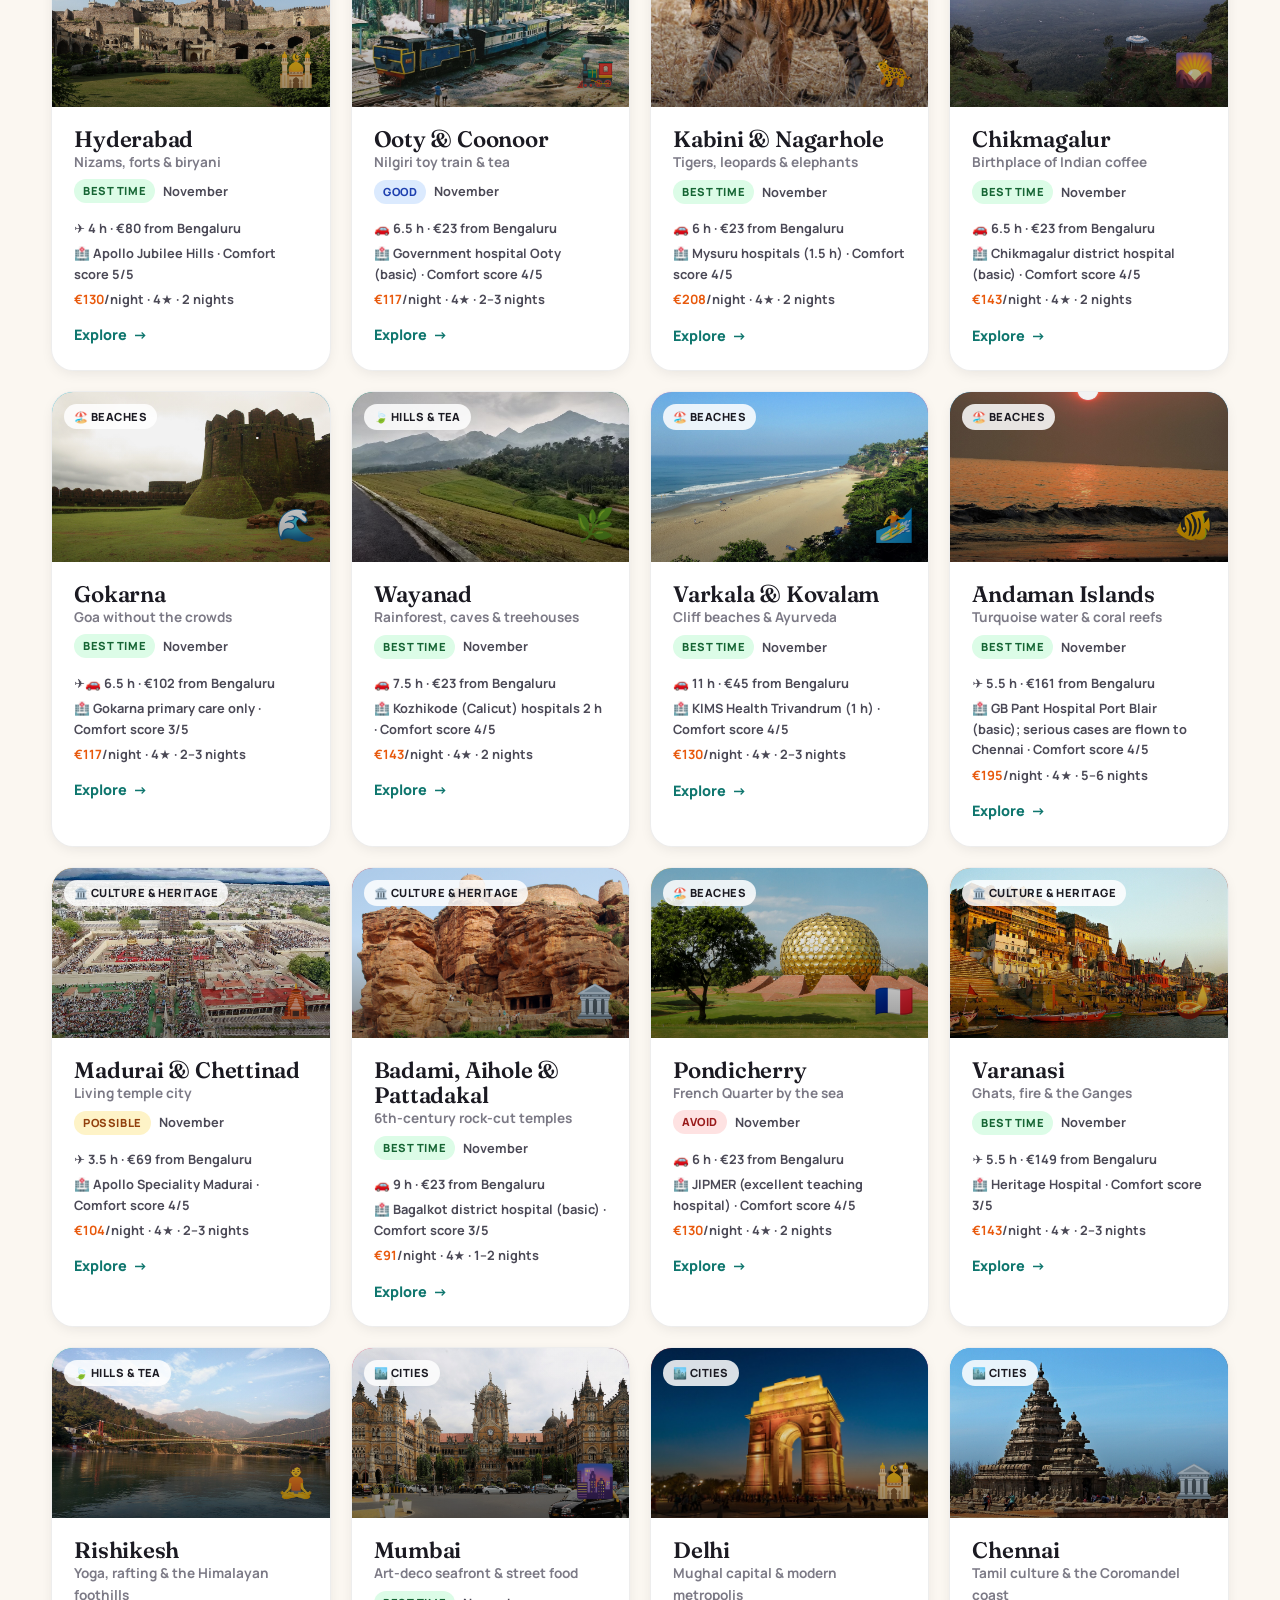
==== commit 81b954ea: "Photo-led place pages: gallery, facts, dish tiles, hotel and restaurant photo cards - Cover becomes " ====
--- a/index.html
+++ b/index.html
@@ -402,6 +402,8 @@
 
 <script src="data.js"></script>
 <script src="photos.js"></script>
+<script src="photos-more.js"></script>
+<script src="facts.js"></script>
 <script src="content.js"></script>
 <script src="guide.js"></script>
 <script src="destinations2.js"></script>
--- a/styles.css
+++ b/styles.css
@@ -746,3 +746,58 @@
   .wall { grid-auto-rows: 140px; }
   .hide-phone { display: none; }
 }
+
+/* Modal: add-to-trip button */
+.modal-title { display: grid; grid-template-columns: 1fr auto; grid-template-areas: "h b" "t b"; align-items: center; column-gap: 14px; }
+.modal-title h3 { grid-area: h; } .modal-title .tag { grid-area: t; }
+.modal-add { grid-area: b; white-space: nowrap; padding: 10px 16px; font-size: .9rem; }
+.modal-add.added { background: var(--ok, #2e7d32); }
+@media (max-width: 640px) { .modal-title { grid-template-columns: 1fr; grid-template-areas: "h" "t" "b"; row-gap: 8px; } .modal-add { justify-self: start; } }
+/* Stamp readable on photos; credit tucked under the close button so it never meets the title/button */
+.sheet .cover.has-photo .stamp { mix-blend-mode: normal; background: rgba(255, 255, 255, .86); backdrop-filter: blur(3px); box-shadow: 0 6px 18px rgba(0, 0, 0, .25); }
+.sheet .photo-credit { bottom: auto; top: 74px; right: 14px; }
+@media (max-width: 640px) { .sheet .cover.has-photo .stamp { top: 118px; left: 16px; transform: rotate(-10deg) scale(.92); } }
+
+/* ---------- Photo-led place page ---------- */
+.sheet .cover.gallery { overflow: hidden; }
+.sheet .cover.gallery::after { pointer-events: none; z-index: 2; }
+.gal-track { position: absolute; inset: 0; display: flex; overflow-x: auto; scroll-snap-type: x mandatory; scrollbar-width: none; z-index: 1; }
+.gal-track::-webkit-scrollbar { display: none; }
+.gal-slide { flex: 0 0 100%; height: 100%; margin: 0; position: relative; scroll-snap-align: start; }
+.gal-slide img { width: 100%; height: 100%; object-fit: cover; display: block; }
+.gal-slide figcaption { position: absolute; left: 14px; top: 14px; z-index: 3; font-size: .72rem; font-weight: 800; color: #fff; background: rgba(0, 0, 0, .4); padding: 4px 10px; border-radius: 999px; backdrop-filter: blur(4px); }
+.gal-slide .photo-credit { position: absolute; top: 74px; right: 14px; bottom: auto; left: auto; }
+.gal-btn { position: absolute; top: 50%; transform: translateY(-50%); z-index: 5; width: 40px; height: 40px; border-radius: 50%; border: 0; background: rgba(255, 255, 255, .85); color: #111; font-size: 1.6rem; line-height: 1; cursor: pointer; display: grid; place-items: center; box-shadow: 0 4px 14px rgba(0, 0, 0, .25); transition: transform .2s, background .2s; }
+.gal-btn:hover { background: #fff; transform: translateY(-50%) scale(1.08); }
+.gal-btn.prev { left: 14px; } .gal-btn.next { right: 14px; }
+.gal-dots { position: absolute; left: 50%; bottom: 108px; transform: translateX(-50%); z-index: 5; display: flex; gap: 6px; }
+.gal-dots i { width: 7px; height: 7px; border-radius: 50%; background: rgba(255, 255, 255, .55); transition: all .25s; } .gal-dots i.on { background: #fff; width: 18px; border-radius: 4px; }
+@media (max-width: 640px) { .gal-btn { display: none; } .gal-dots { bottom: 100px; } }
+
+.facts { display: grid; grid-template-columns: repeat(3, 1fr); gap: 10px; margin: 0 0 16px; }
+.fact { display: grid; grid-template-columns: auto 1fr; gap: 10px; align-items: start; padding: 12px 14px; border-radius: 14px; background: color-mix(in srgb, var(--accent) 9%, var(--card)); border: 1px solid color-mix(in srgb, var(--accent) 25%, transparent); opacity: 0; animation: fadeUp .45s var(--ease) forwards; animation-delay: calc(var(--i) * 70ms); }
+.fact span { font-size: 1.2rem; } .fact p { font-size: .86rem; font-weight: 600; line-height: 1.4; color: var(--ink); margin: 0; }
+@media (max-width: 700px) { .facts { grid-template-columns: 1fr; gap: 8px; } }
+
+.ptiles { display: grid; grid-template-columns: repeat(auto-fill, minmax(150px, 1fr)); gap: 10px; margin-bottom: 20px; }
+.ptiles.cards { grid-template-columns: repeat(auto-fill, minmax(230px, 1fr)); }
+.ptile { position: relative; border-radius: 16px; overflow: hidden; background: var(--bg-2); border: 1px solid var(--line); min-height: 120px; display: flex; flex-direction: column; }
+.ptile img { width: 100%; height: 120px; object-fit: cover; display: block; transition: transform .6s var(--ease); }
+.ptile.card img { height: 150px; }
+.ptile:hover img { transform: scale(1.05); }
+.ptile-emoji { height: 120px; display: grid; place-items: center; font-size: 2.4rem; background: linear-gradient(135deg, color-mix(in srgb, var(--accent) 18%, var(--bg-2)), var(--bg-2)); }
+.ptile.card .ptile-emoji { height: 110px; }
+.ptile .photo-credit { top: auto; bottom: auto; left: 8px; right: auto; font-size: .58rem; padding: 2px 7px; }
+.ptile.dtile .photo-credit { top: 96px; } .ptile.card .photo-credit { top: 126px; }
+.ptile-txt { padding: 10px 12px 12px; display: grid; gap: 2px; }
+.ptile-txt b { font-size: .92rem; line-height: 1.25; } .ptile-txt small { color: var(--muted); font-weight: 700; font-size: .74rem; }
+.ptile-txt p { font-size: .82rem; color: var(--ink-2); margin: 4px 0 6px; line-height: 1.4; }
+.ptile.dtile .ptile-txt { padding: 8px 10px 10px; } .ptile.dtile b { font-size: .84rem; }
+.ptile .tier { position: absolute; top: 10px; left: 10px; z-index: 2; box-shadow: 0 2px 8px rgba(0, 0, 0, .2); }
+.ptile.card .pick-links { margin-top: auto; }
+.ptile.rating-hidden { display: none; } .show-hidden .ptile.rating-hidden { display: flex; opacity: .6; }
+.more-text { margin: 6px 0 12px; padding: 10px 14px; border-radius: 12px; background: var(--bg-2); border: 1px solid var(--line); }
+.more-text summary { cursor: pointer; font-weight: 800; font-size: .9rem; } .more-text .intro { margin: 10px 0 4px; font-size: .95rem; }
+.more-text .ops { margin-top: 8px; }
+@media (max-width: 640px) { .ptiles { grid-template-columns: repeat(2, 1fr); gap: 8px; } .ptiles.cards { grid-template-columns: 1fr; } .ptile img { height: 100px; } .ptile.dtile .photo-credit { top: 78px; } }
+.ptile-emoji { width: 100%; align-self: stretch; flex: 0 0 auto; }
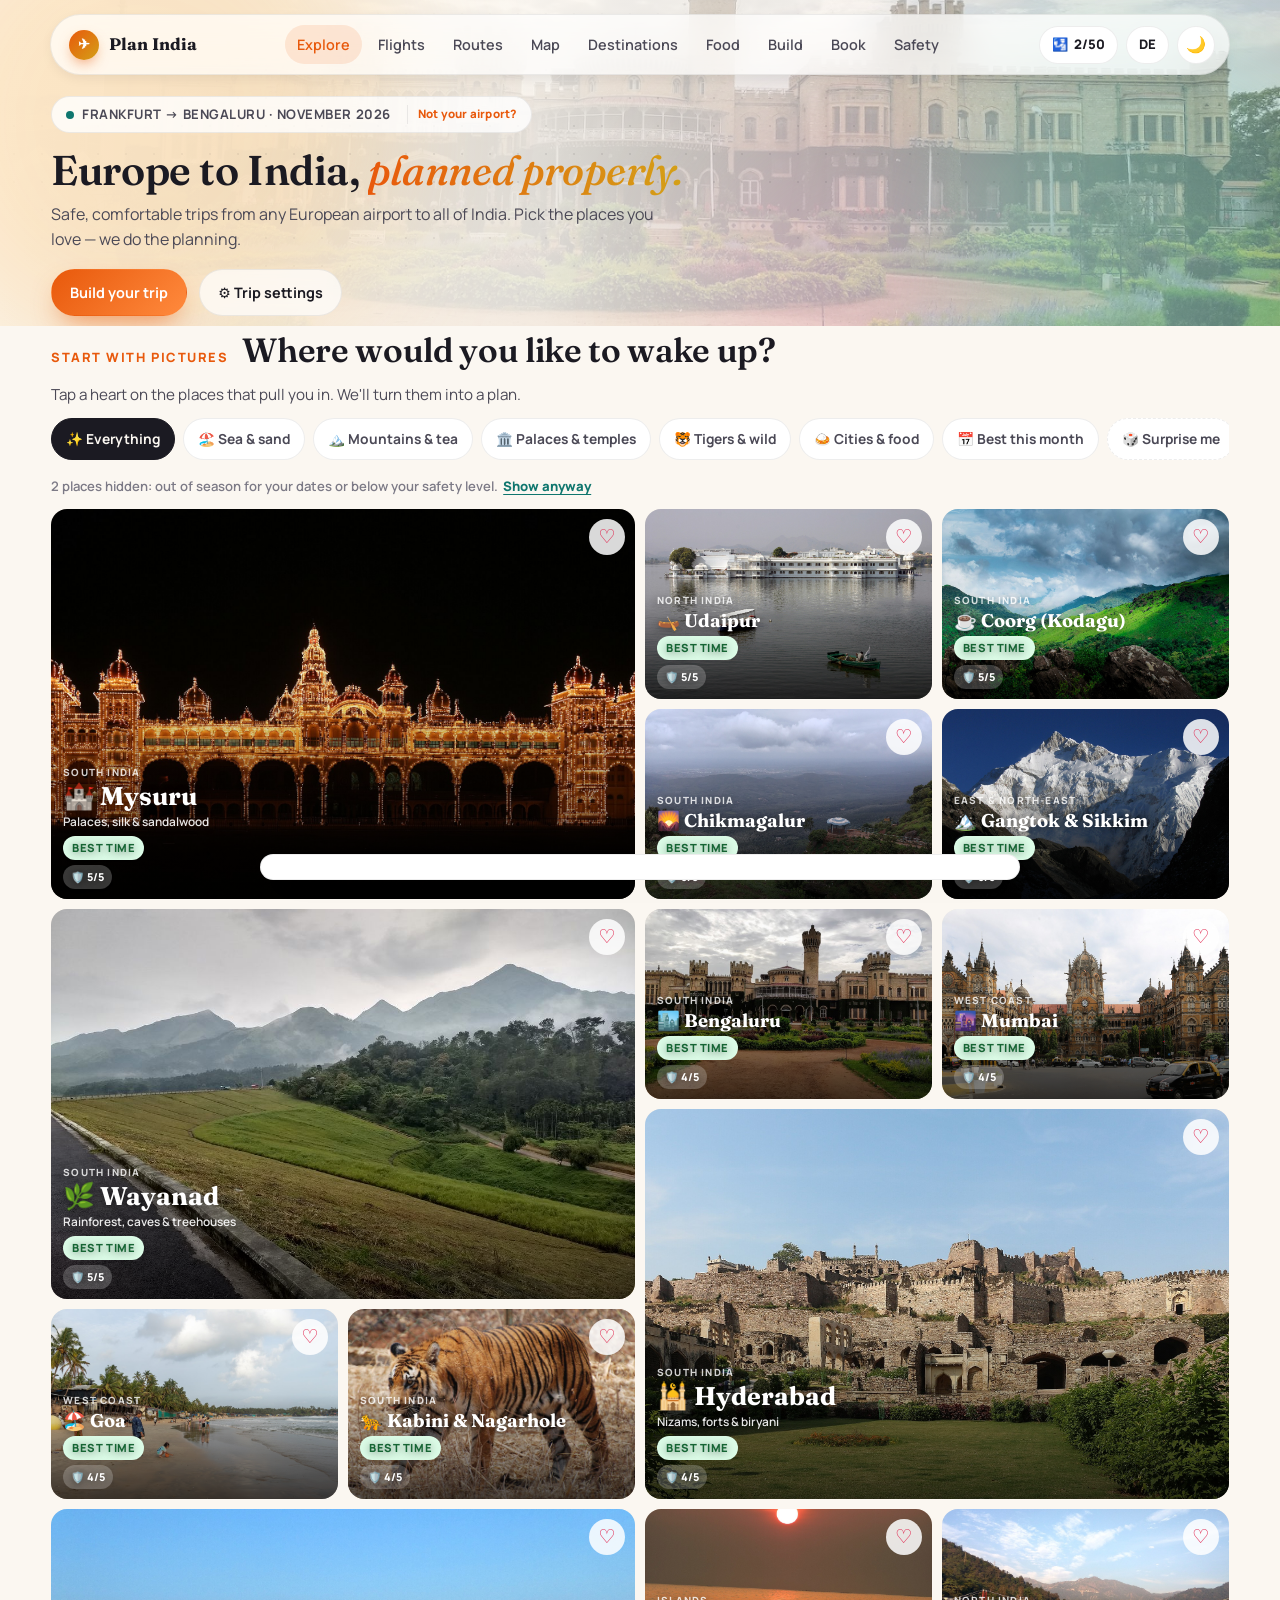
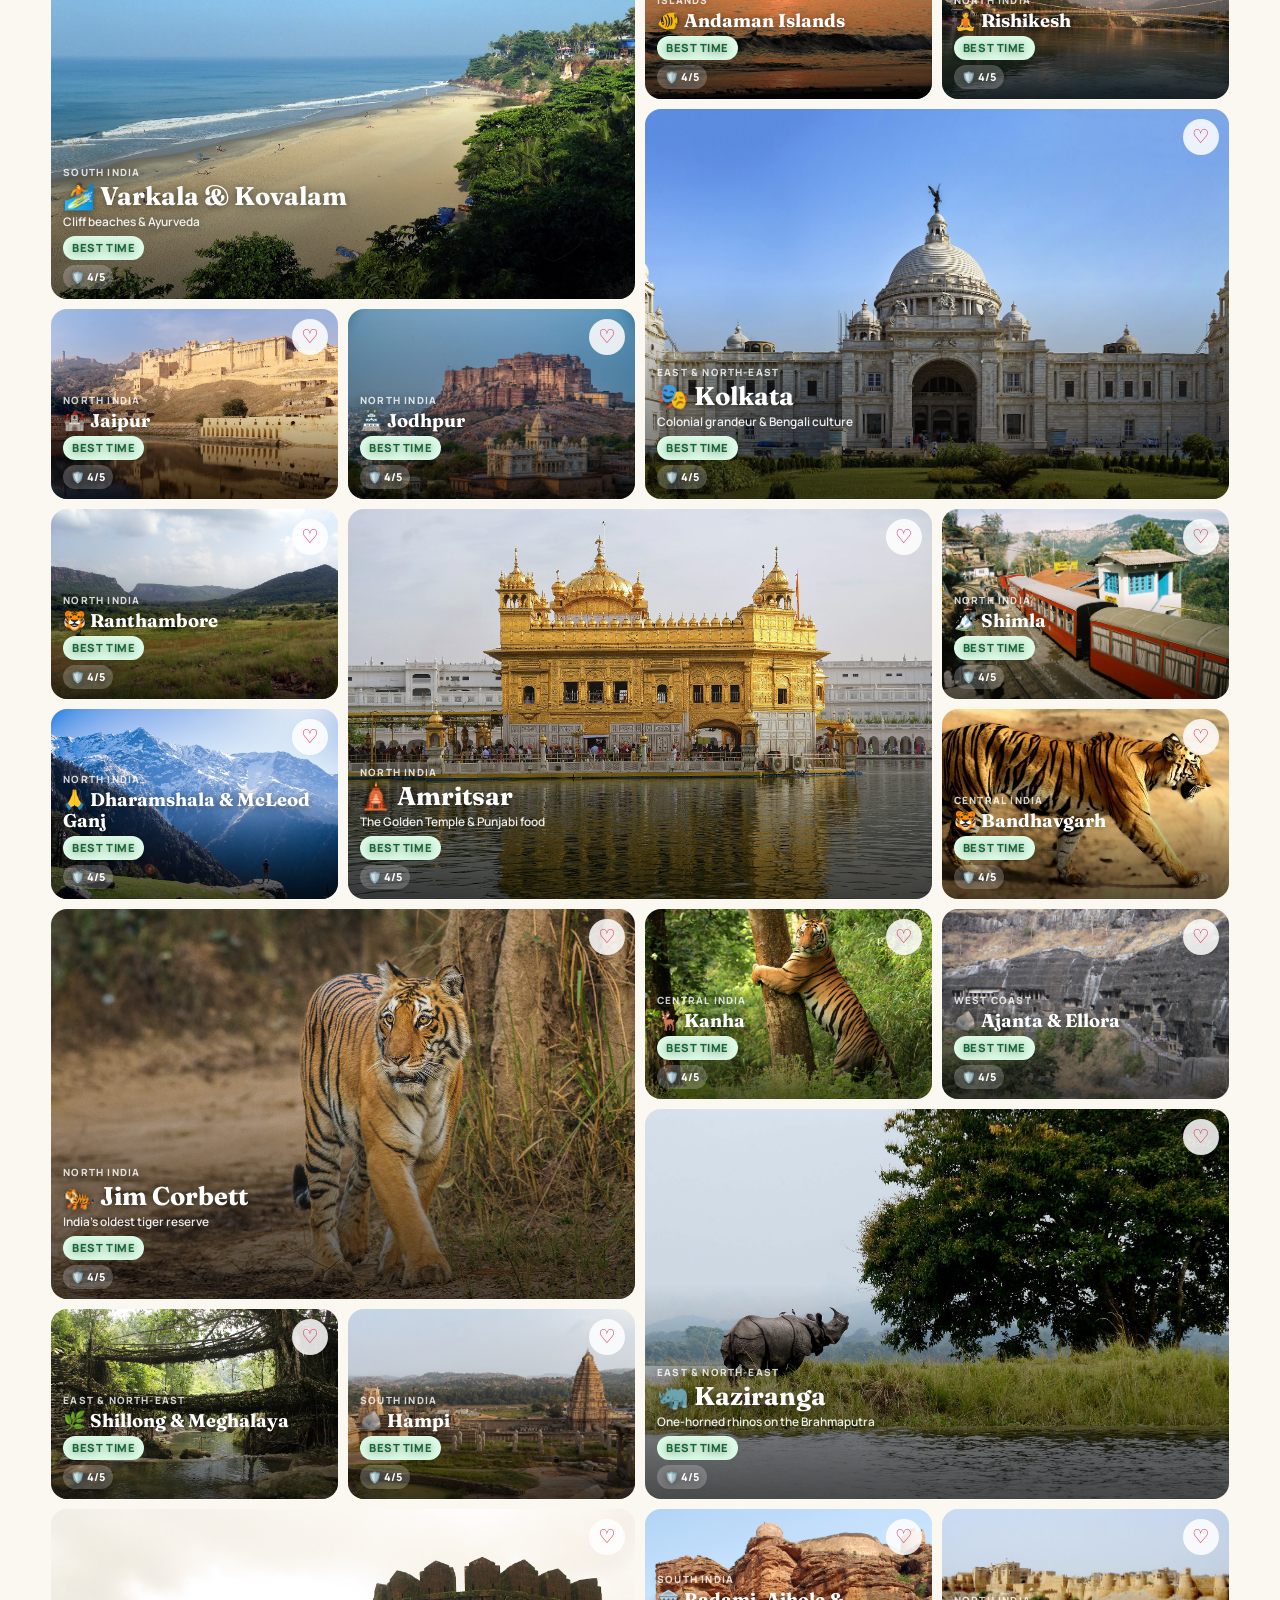
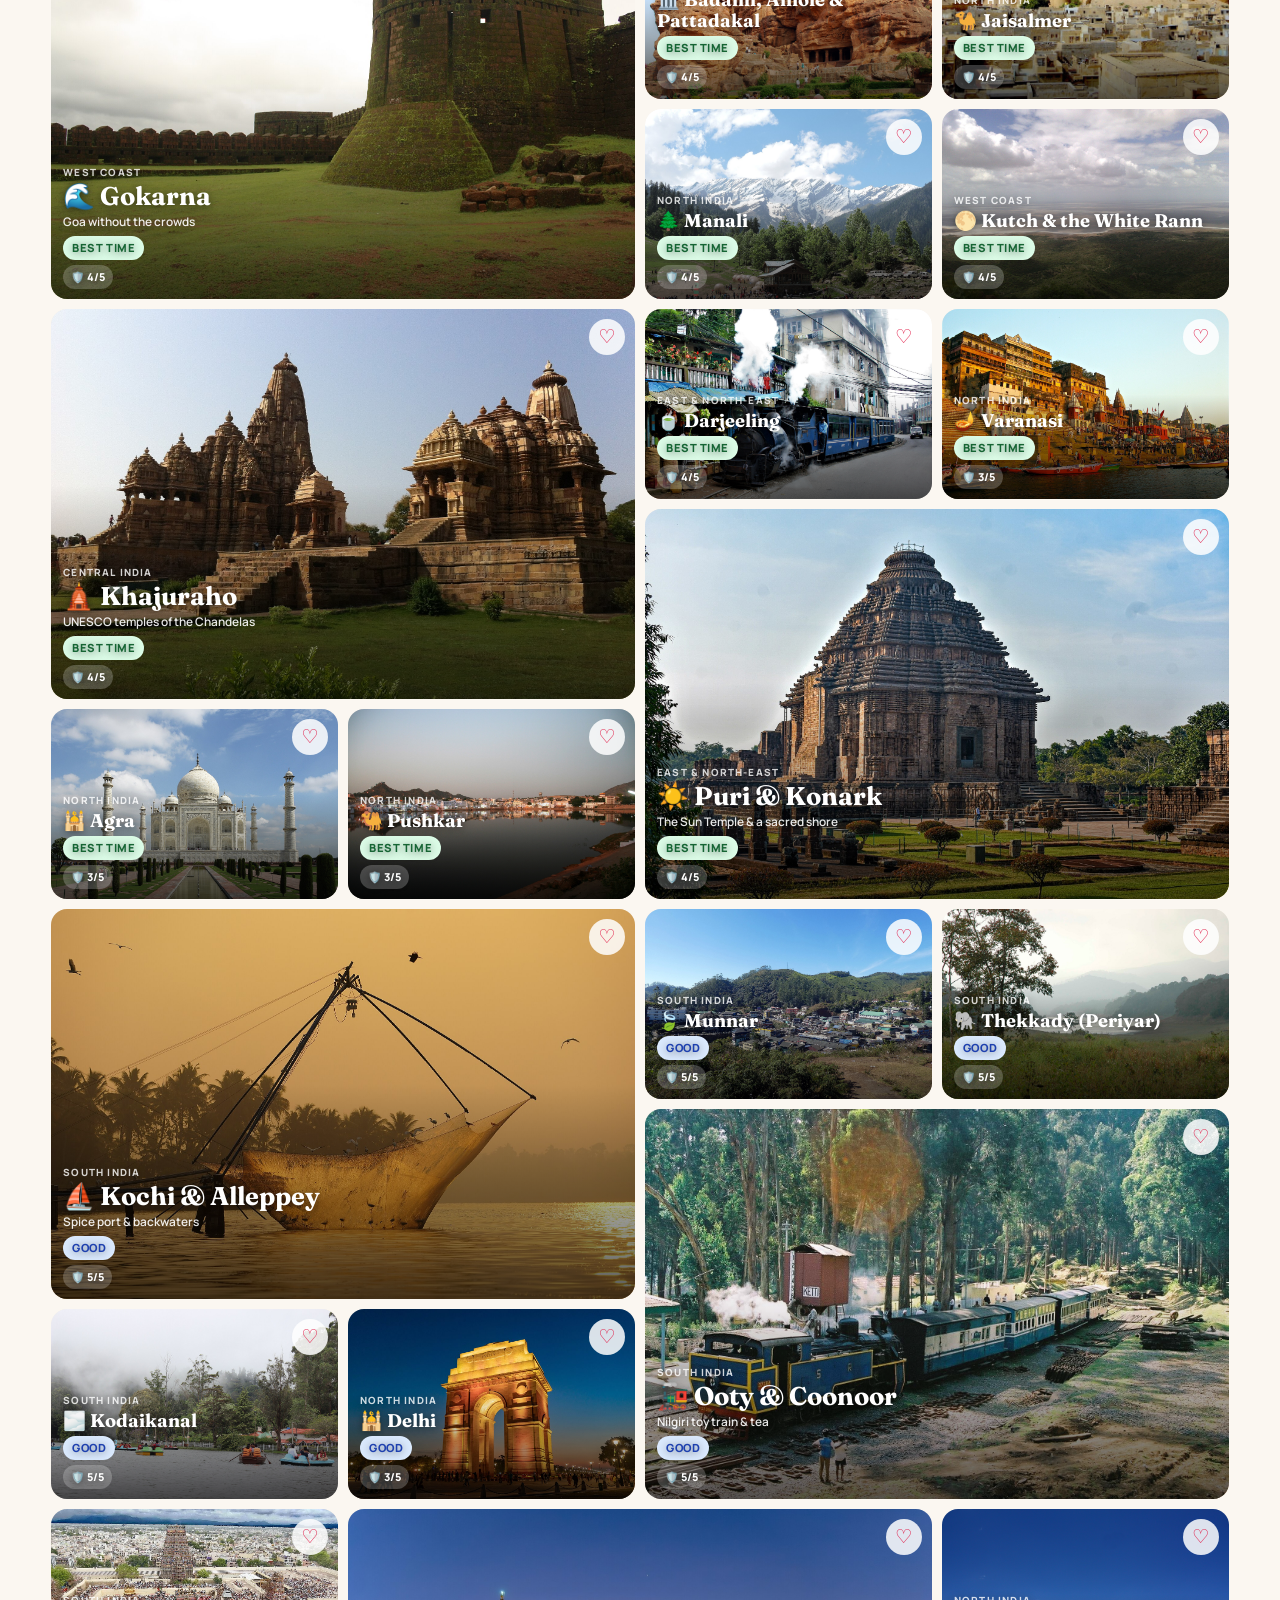
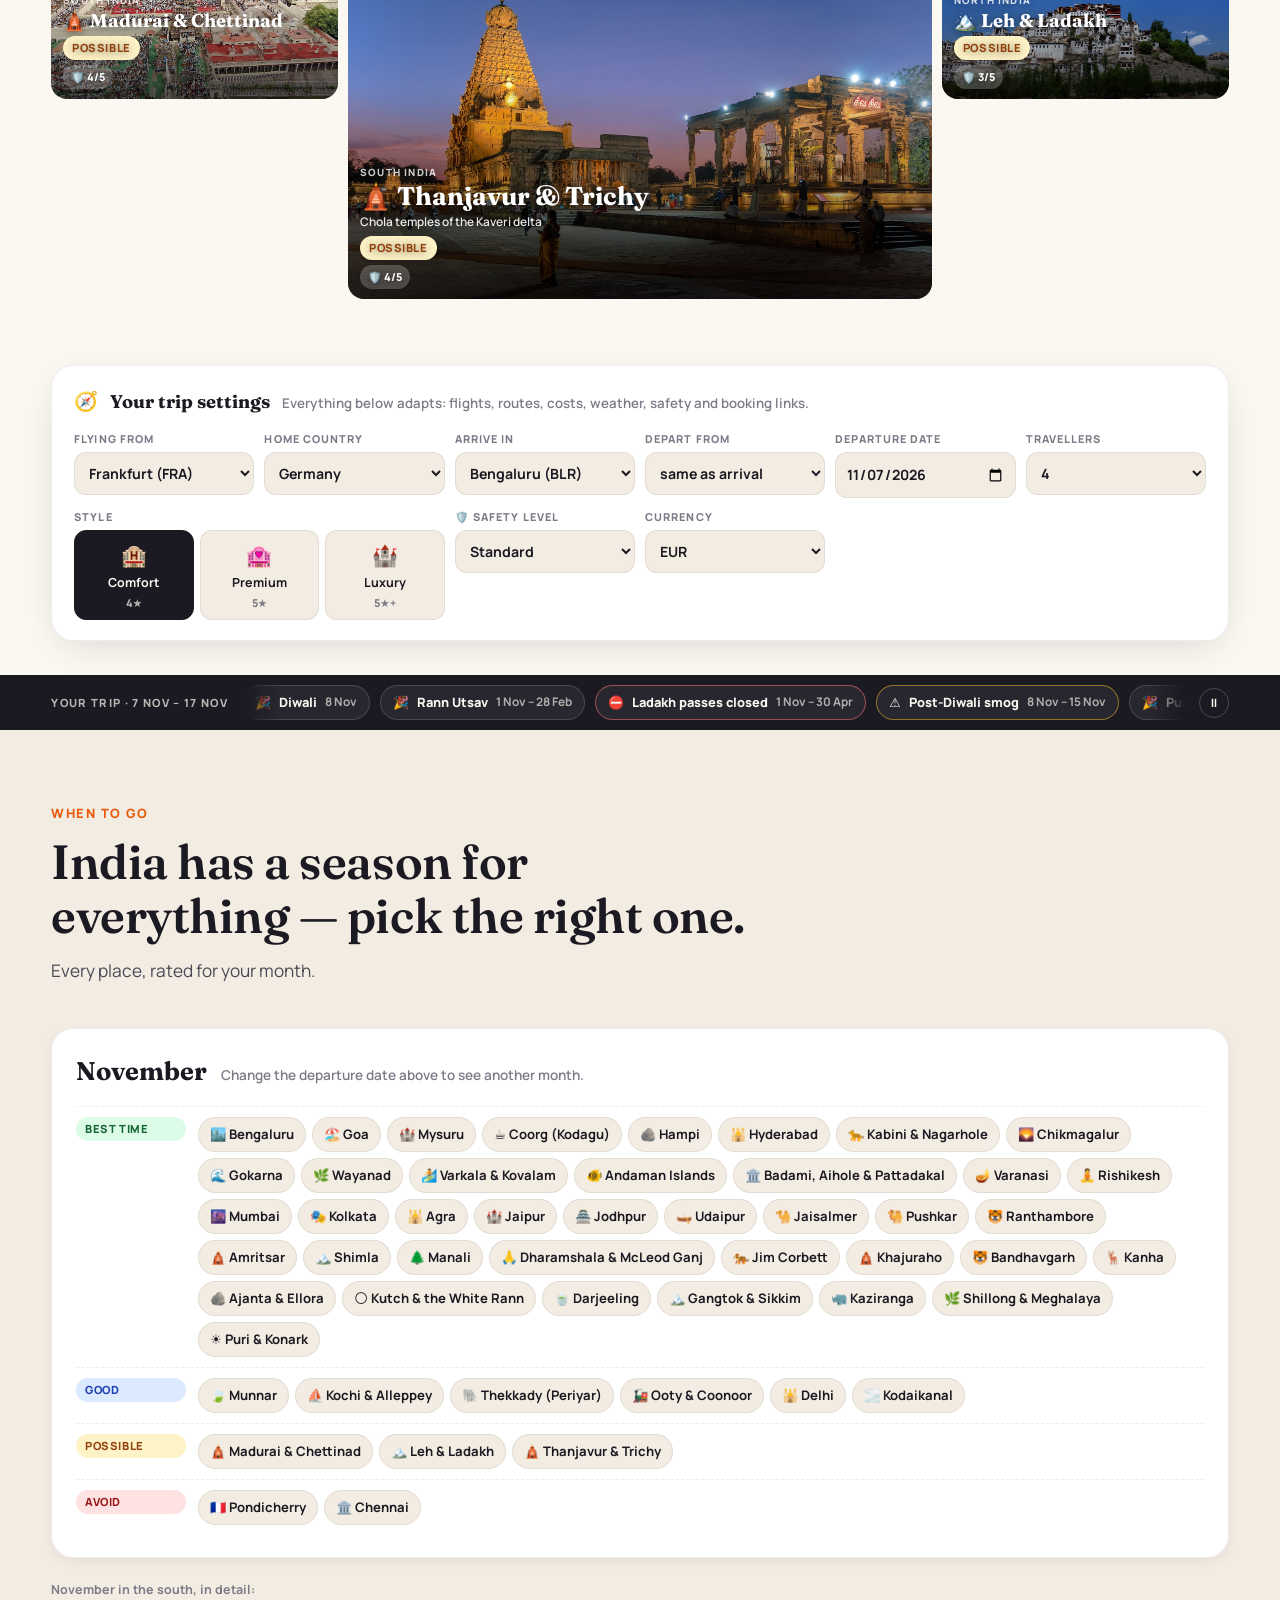
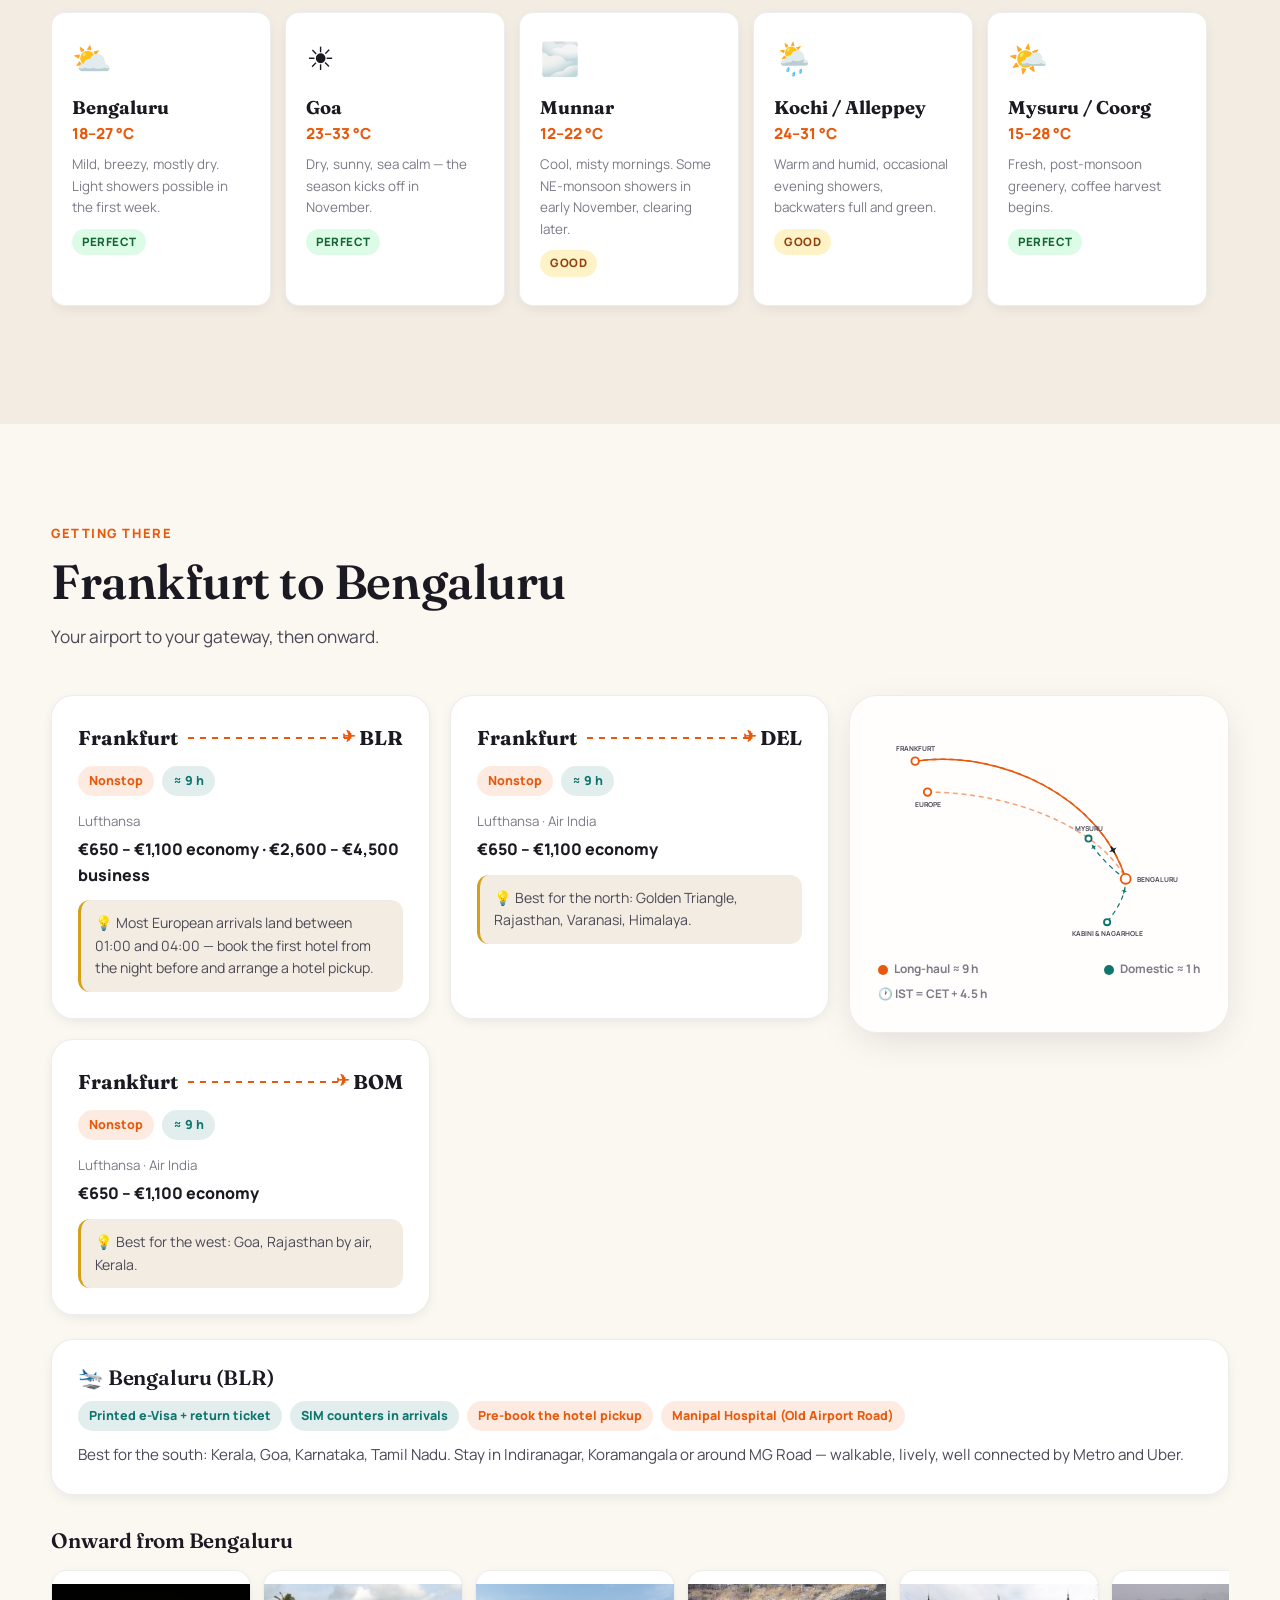
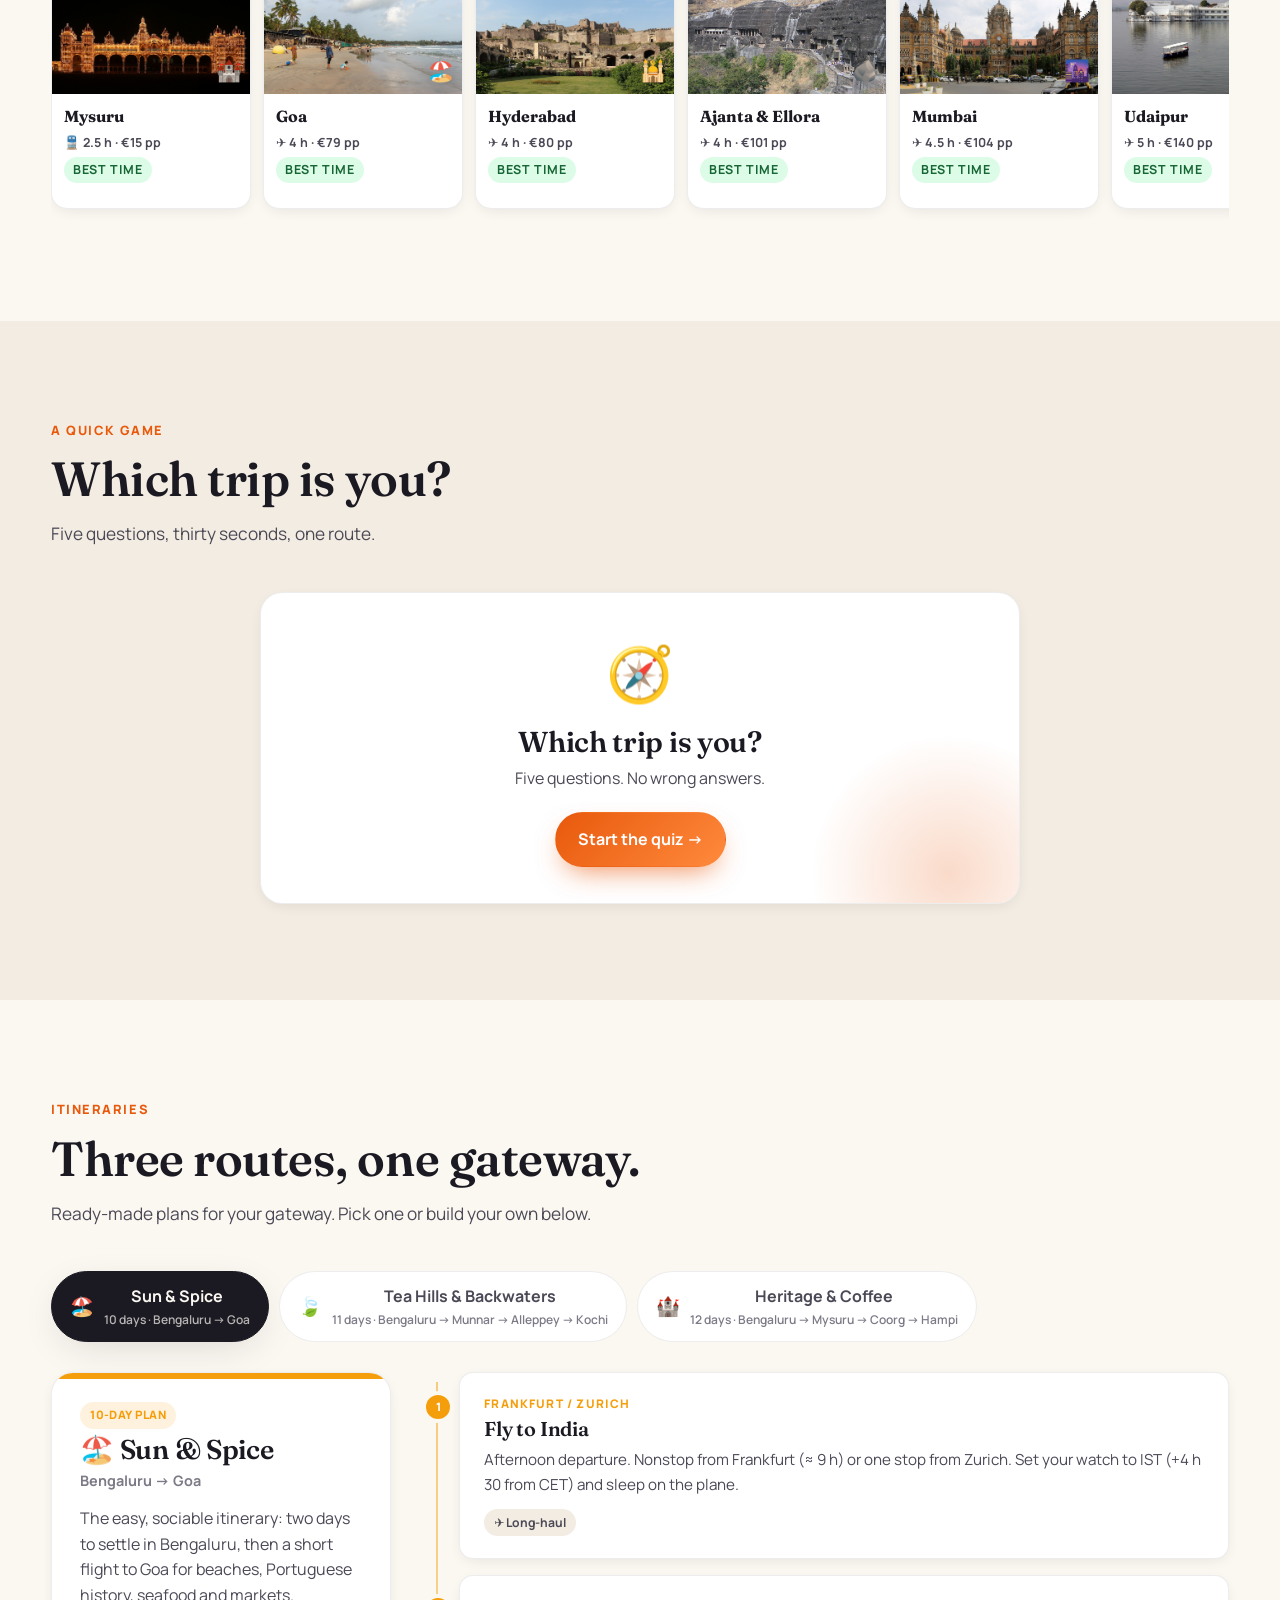
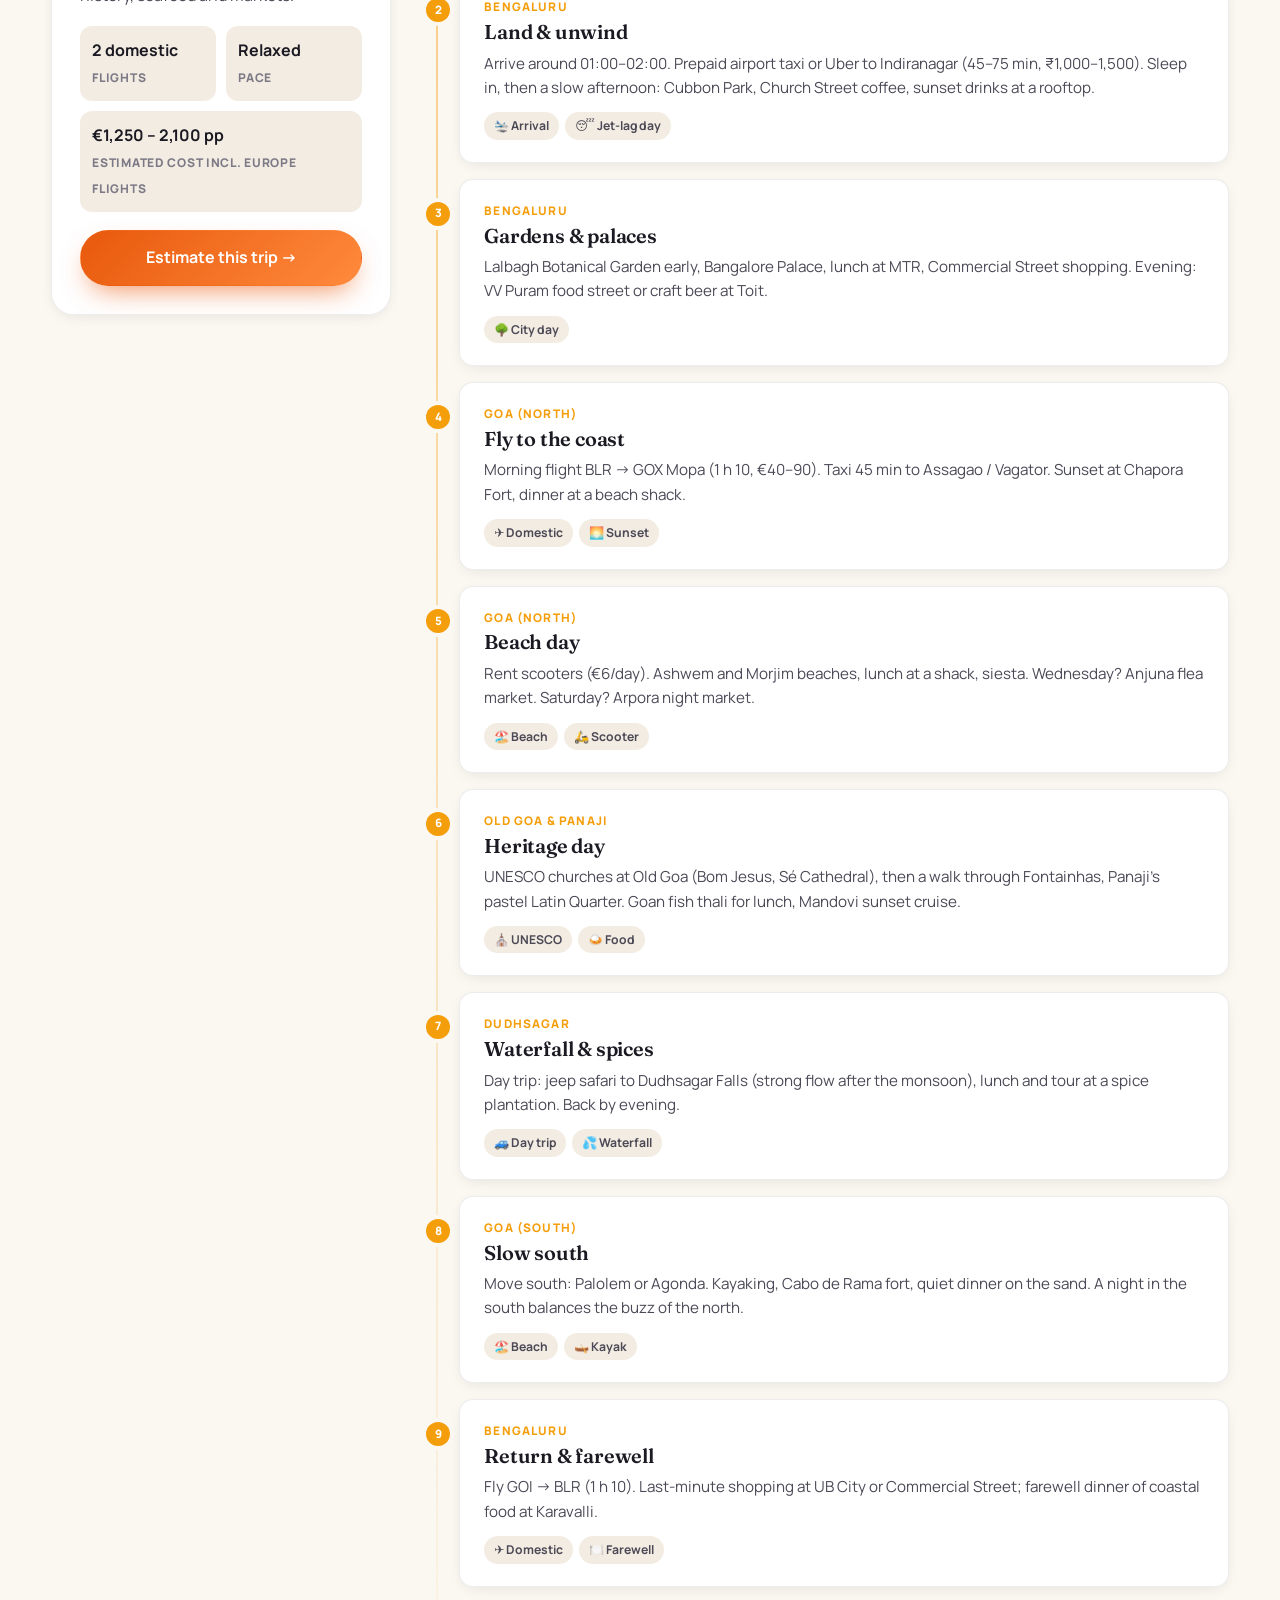
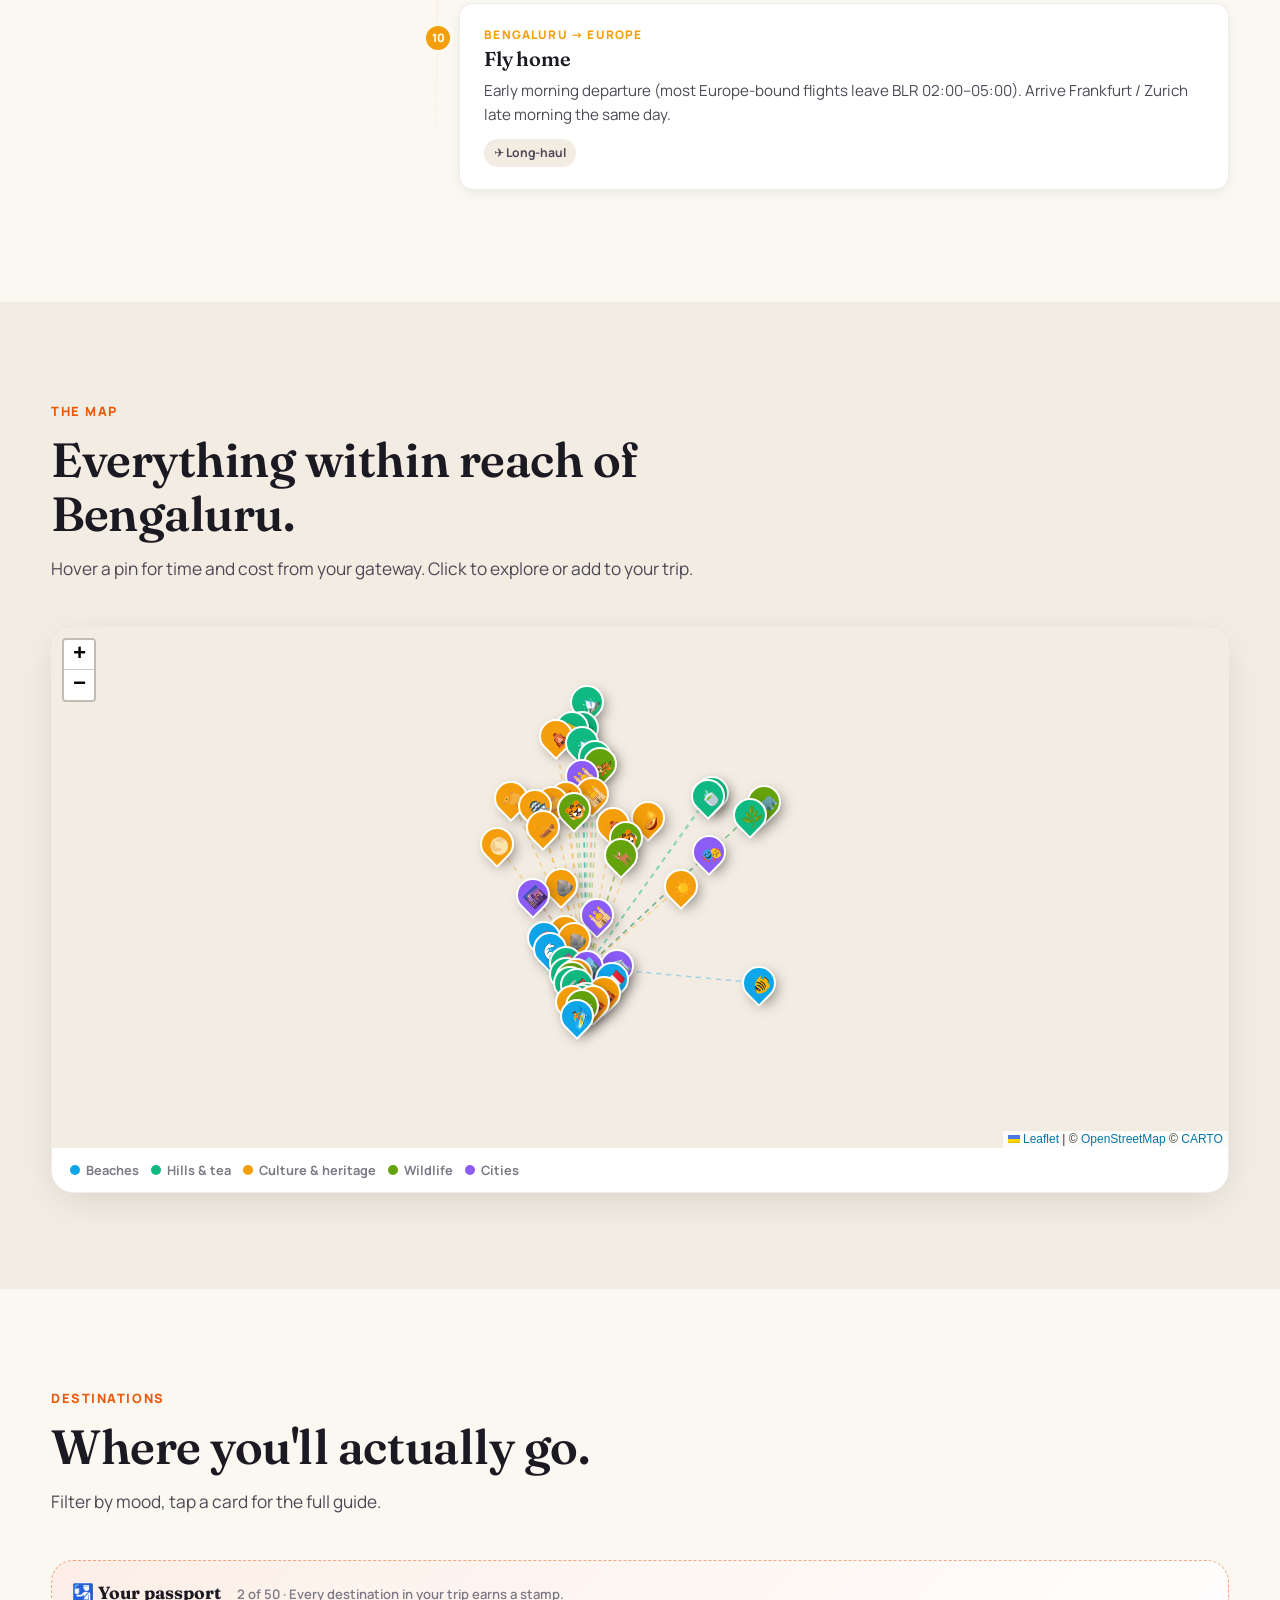
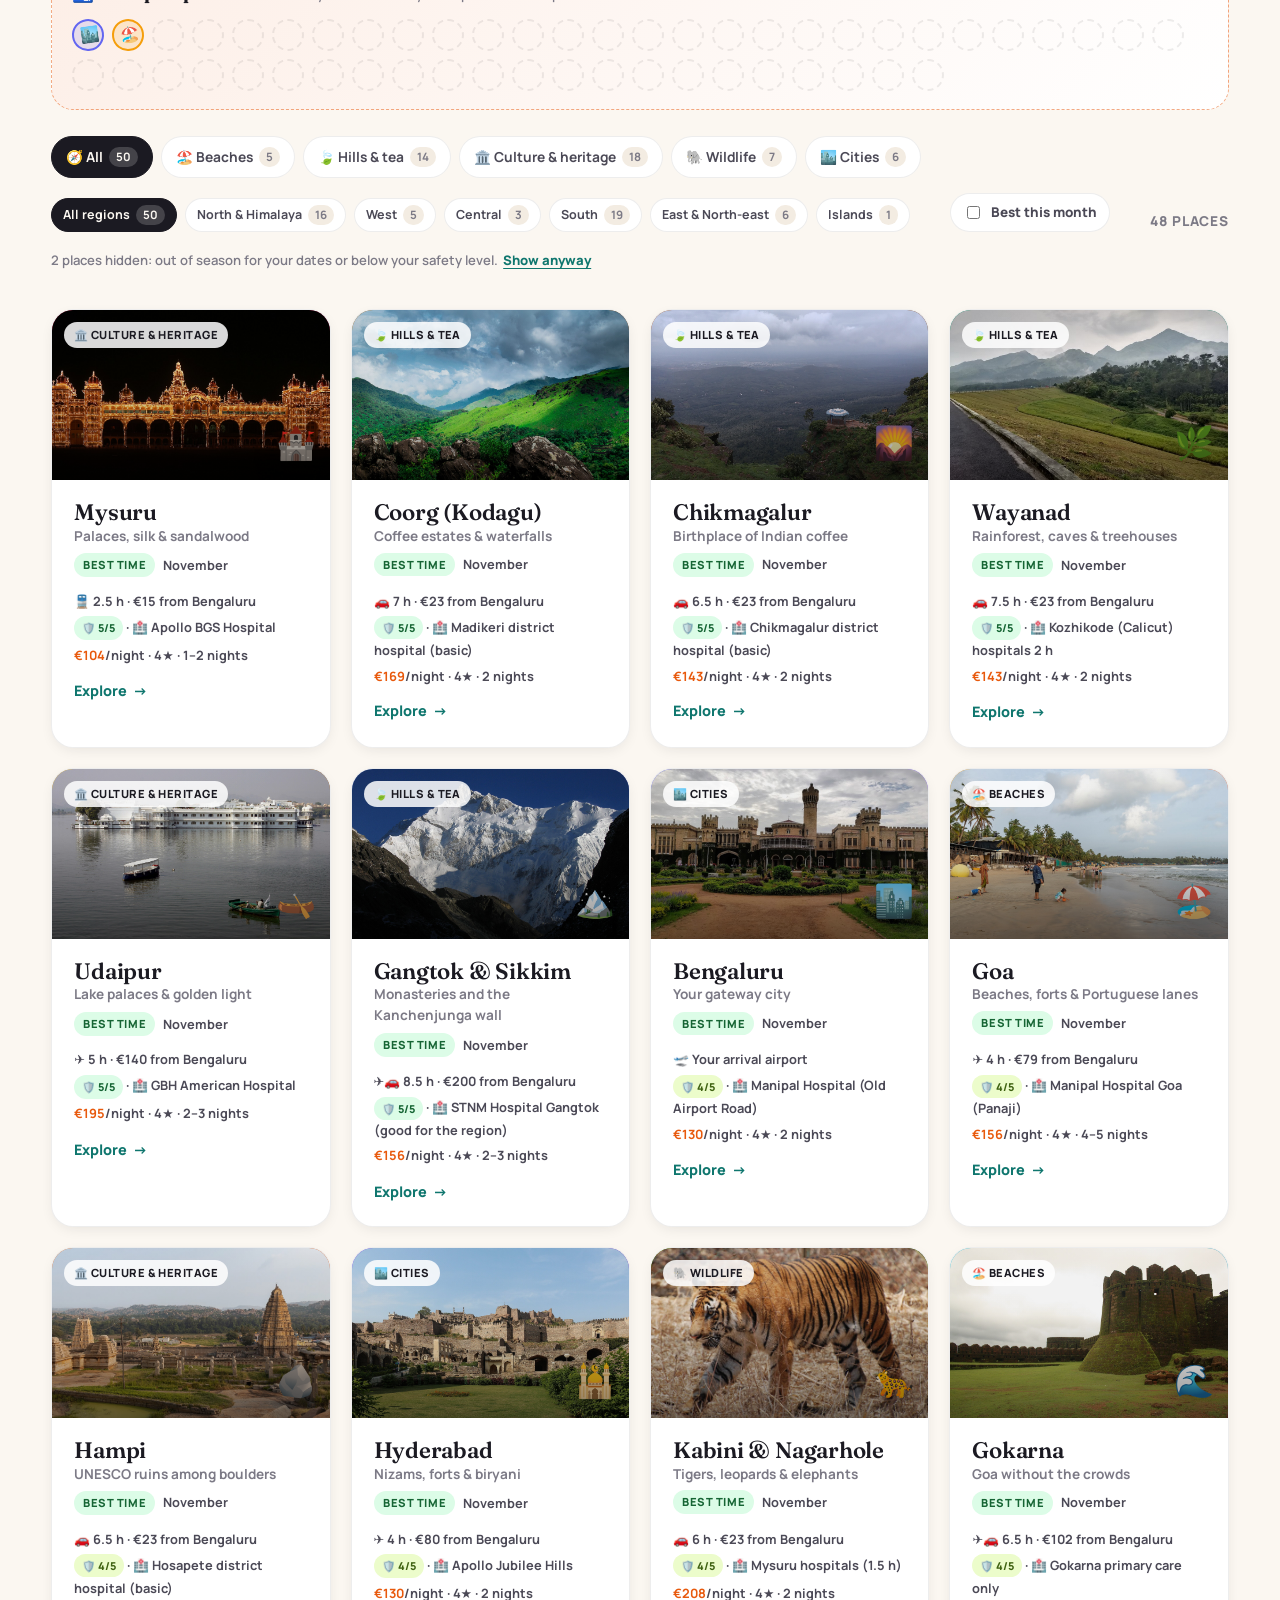
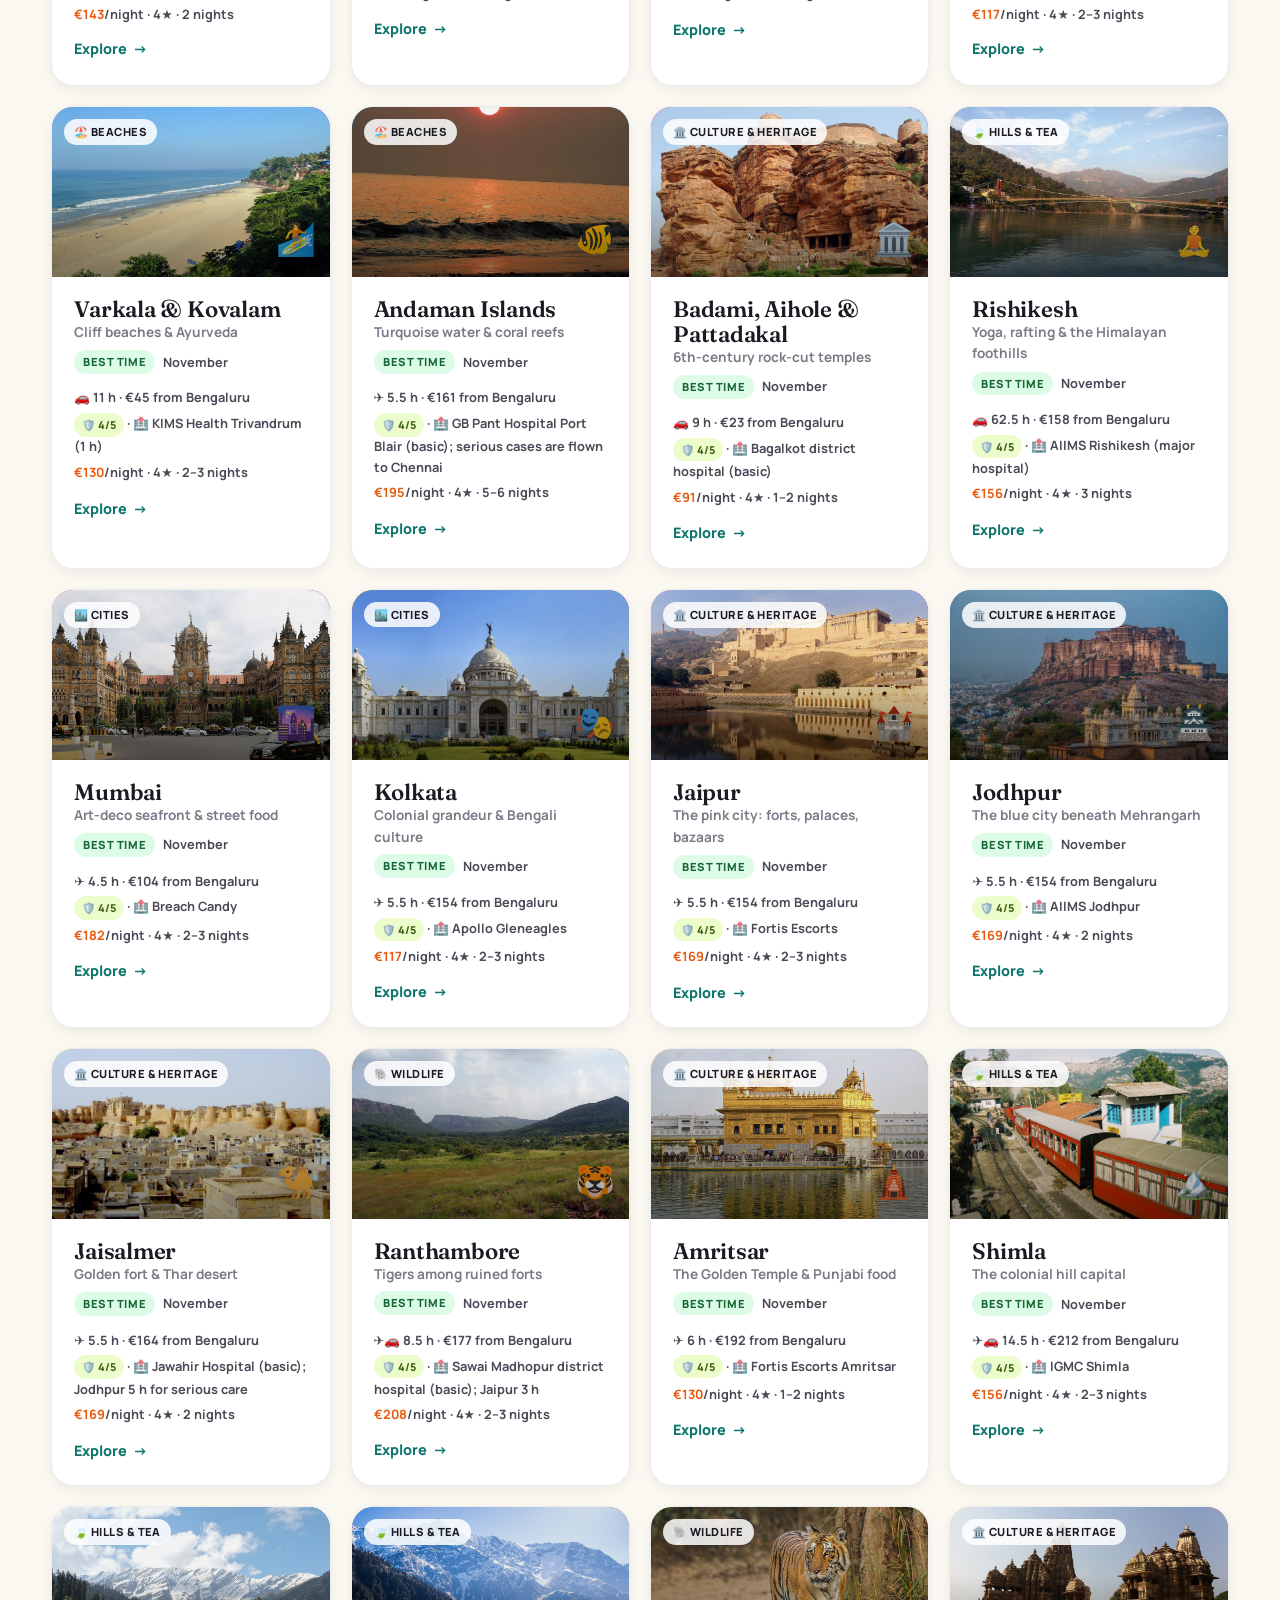
==== commit 6ecfc524: "Season and safety drive what you see - Safety score (1–5) and a one-line reason for every destinatio" ====
--- a/index.html
+++ b/index.html
@@ -52,6 +52,7 @@
   <div class="container hero-compact">
     <div>
       <span class="eyebrow reveal in"><span class="pulse"></span> <span id="heroEyebrow">Europe → India</span> <a href="#settings" class="not-yours" id="notYours" hidden data-i18n="hero.notYours">Not your airport?</a></span>
+      <p class="gw-suggest" id="gwSuggest" hidden></p>
       <h1 data-i18n="hero.title">Europe to India, <br /><span class="accent">planned properly.</span></h1>
       <p class="lead" data-i18n="hero.lead">Safe, comfortable trips from any European airport to all of India. Pick the places you love — we do the planning.</p>
       <div class="hero-cta">
@@ -72,6 +73,7 @@
       <p data-i18n="inspire.p">Tap a heart on the places that pull you in. We'll turn them into a plan.</p>
     </div>
     <div class="filters wall-chips" id="wallChips"></div>
+      <p class="hidden-note" id="wallHidden"></p>
     <div class="wall" id="wall"></div>
   </div>
 </section>
@@ -216,6 +218,7 @@
       <div class="filters regions" id="regionFilters"></div>
       <label class="best-toggle"><input type="checkbox" id="bestOnly"> <span data-i18n="dest.bestOnly">Best this month</span></label>
       <span id="destCount"></span>
+      <p class="hidden-note" id="destHidden"></p>
     </div>
     <div class="dest-grid" id="destGrid"></div>
   </div>
@@ -246,6 +249,7 @@
         <h3 data-i18n="builder.pool">Add a stop</h3>
         <div class="pool-filters" id="poolFilters"></div>
         <div class="pool" id="builderPool"></div>
+        <p class="hidden-note small" id="poolHidden"></p>
       </aside>
       <div class="builder-main reveal" data-delay="2">
         <div class="presets"><span data-i18n="builder.presets">Load a template:</span><div id="builderPresets"></div></div>
@@ -407,6 +411,7 @@
 <script src="content.js"></script>
 <script src="guide.js"></script>
 <script src="destinations2.js"></script>
+<script src="safety.js"></script>
 <script src="events.js"></script>
 <script src="europe.js"></script>
 <script src="geo.js"></script>
--- a/styles.css
+++ b/styles.css
@@ -780,24 +780,41 @@
 @media (max-width: 700px) { .facts { grid-template-columns: 1fr; gap: 8px; } }
 
 .ptiles { display: grid; grid-template-columns: repeat(auto-fill, minmax(150px, 1fr)); gap: 10px; margin-bottom: 20px; }
-.ptiles.cards { grid-template-columns: repeat(auto-fill, minmax(230px, 1fr)); }
+.ptiles.pcards { grid-template-columns: repeat(auto-fill, minmax(230px, 1fr)); }
 .ptile { position: relative; border-radius: 16px; overflow: hidden; background: var(--bg-2); border: 1px solid var(--line); min-height: 120px; display: flex; flex-direction: column; }
 .ptile img { width: 100%; height: 120px; object-fit: cover; display: block; transition: transform .6s var(--ease); }
-.ptile.card img { height: 150px; }
+.ptile.pcard img { height: 150px; }
 .ptile:hover img { transform: scale(1.05); }
 .ptile-emoji { height: 120px; display: grid; place-items: center; font-size: 2.4rem; background: linear-gradient(135deg, color-mix(in srgb, var(--accent) 18%, var(--bg-2)), var(--bg-2)); }
-.ptile.card .ptile-emoji { height: 110px; }
+.ptile.pcard .ptile-emoji { height: 110px; }
 .ptile .photo-credit { top: auto; bottom: auto; left: 8px; right: auto; font-size: .58rem; padding: 2px 7px; }
-.ptile.dtile .photo-credit { top: 96px; } .ptile.card .photo-credit { top: 126px; }
+.ptile.dtile .photo-credit { top: 96px; } .ptile.pcard .photo-credit { top: 126px; }
 .ptile-txt { padding: 10px 12px 12px; display: grid; gap: 2px; }
 .ptile-txt b { font-size: .92rem; line-height: 1.25; } .ptile-txt small { color: var(--muted); font-weight: 700; font-size: .74rem; }
 .ptile-txt p { font-size: .82rem; color: var(--ink-2); margin: 4px 0 6px; line-height: 1.4; }
 .ptile.dtile .ptile-txt { padding: 8px 10px 10px; } .ptile.dtile b { font-size: .84rem; }
 .ptile .tier { position: absolute; top: 10px; left: 10px; z-index: 2; box-shadow: 0 2px 8px rgba(0, 0, 0, .2); }
-.ptile.card .pick-links { margin-top: auto; }
+.ptile.pcard .pick-links { margin-top: auto; }
 .ptile.rating-hidden { display: none; } .show-hidden .ptile.rating-hidden { display: flex; opacity: .6; }
 .more-text { margin: 6px 0 12px; padding: 10px 14px; border-radius: 12px; background: var(--bg-2); border: 1px solid var(--line); }
 .more-text summary { cursor: pointer; font-weight: 800; font-size: .9rem; } .more-text .intro { margin: 10px 0 4px; font-size: .95rem; }
 .more-text .ops { margin-top: 8px; }
-@media (max-width: 640px) { .ptiles { grid-template-columns: repeat(2, 1fr); gap: 8px; } .ptiles.cards { grid-template-columns: 1fr; } .ptile img { height: 100px; } .ptile.dtile .photo-credit { top: 78px; } }
+@media (max-width: 640px) { .ptiles { grid-template-columns: repeat(2, 1fr); gap: 8px; } .ptiles.pcards { grid-template-columns: 1fr; } .ptile img { height: 100px; } .ptile.dtile .photo-credit { top: 78px; } }
 .ptile-emoji { width: 100%; align-self: stretch; flex: 0 0 auto; }
+.rating-summary:empty { display: none; }
+.ptile .pick-links { flex-wrap: wrap; gap: 5px; } .ptile .pick-links a { white-space: nowrap; padding: 4px 9px; font-size: .7rem; }
+.fest.mine .fest-date { background: color-mix(in srgb, var(--accent) 14%, var(--card)); }
+
+/* ---------- Season + safety gating ---------- */
+.sbadge { display: inline-block; padding: 3px 8px; border-radius: 999px; font-size: .68rem; font-weight: 900; vertical-align: middle; background: var(--bg-2); color: var(--ink-2); }
+.sbadge.s5 { background: #dcfce7; color: #166534; } .sbadge.s4 { background: #ecfccb; color: #3f6212; } .sbadge.s3 { background: #fef3c7; color: #92400e; } .sbadge.s2, .sbadge.s1 { background: #fee2e2; color: #991b1b; }
+.tile figcaption .sbadge { margin-left: 4px; background: rgba(255, 255, 255, .22); color: #fff; }
+.hidden-note { font-size: .82rem; font-weight: 600; color: var(--muted); margin: 6px 0 12px; } .hidden-note:empty { display: none; } .hidden-note.small { font-size: .76rem; margin: 6px 0 0; }
+.show-all-btn, .link-btn { border: 0; background: none; color: var(--accent-2); font-weight: 800; cursor: pointer; font-size: inherit; padding: 0 2px; text-decoration: underline; text-underline-offset: 3px; }
+.gw-suggest { margin: 8px 0 0; padding: 8px 12px; border-radius: 12px; background: color-mix(in srgb, var(--accent) 12%, var(--card)); border: 1px solid color-mix(in srgb, var(--accent) 35%, transparent); font-size: .84rem; font-weight: 600; max-width: 620px; }
+.gw-suggest[hidden] { display: none; }
+.stile .score.safety i.on { background: #16a34a; }
+#toast { position: fixed; left: 50%; bottom: 28px; transform: translate(-50%, 20px); z-index: 1000; padding: 12px 18px; border-radius: 999px; background: var(--ink); color: var(--bg); font-weight: 700; font-size: .9rem; box-shadow: var(--shadow); opacity: 0; pointer-events: none; transition: all .35s var(--ease); }
+#toast.on { opacity: 1; transform: translate(-50%, 0); }
+@media (max-width: 760px) { .gw-suggest { font-size: .78rem; padding: 6px 10px; } }
+.tile figcaption .sbadge { justify-self: start; width: max-content; margin: 4px 0 0; }
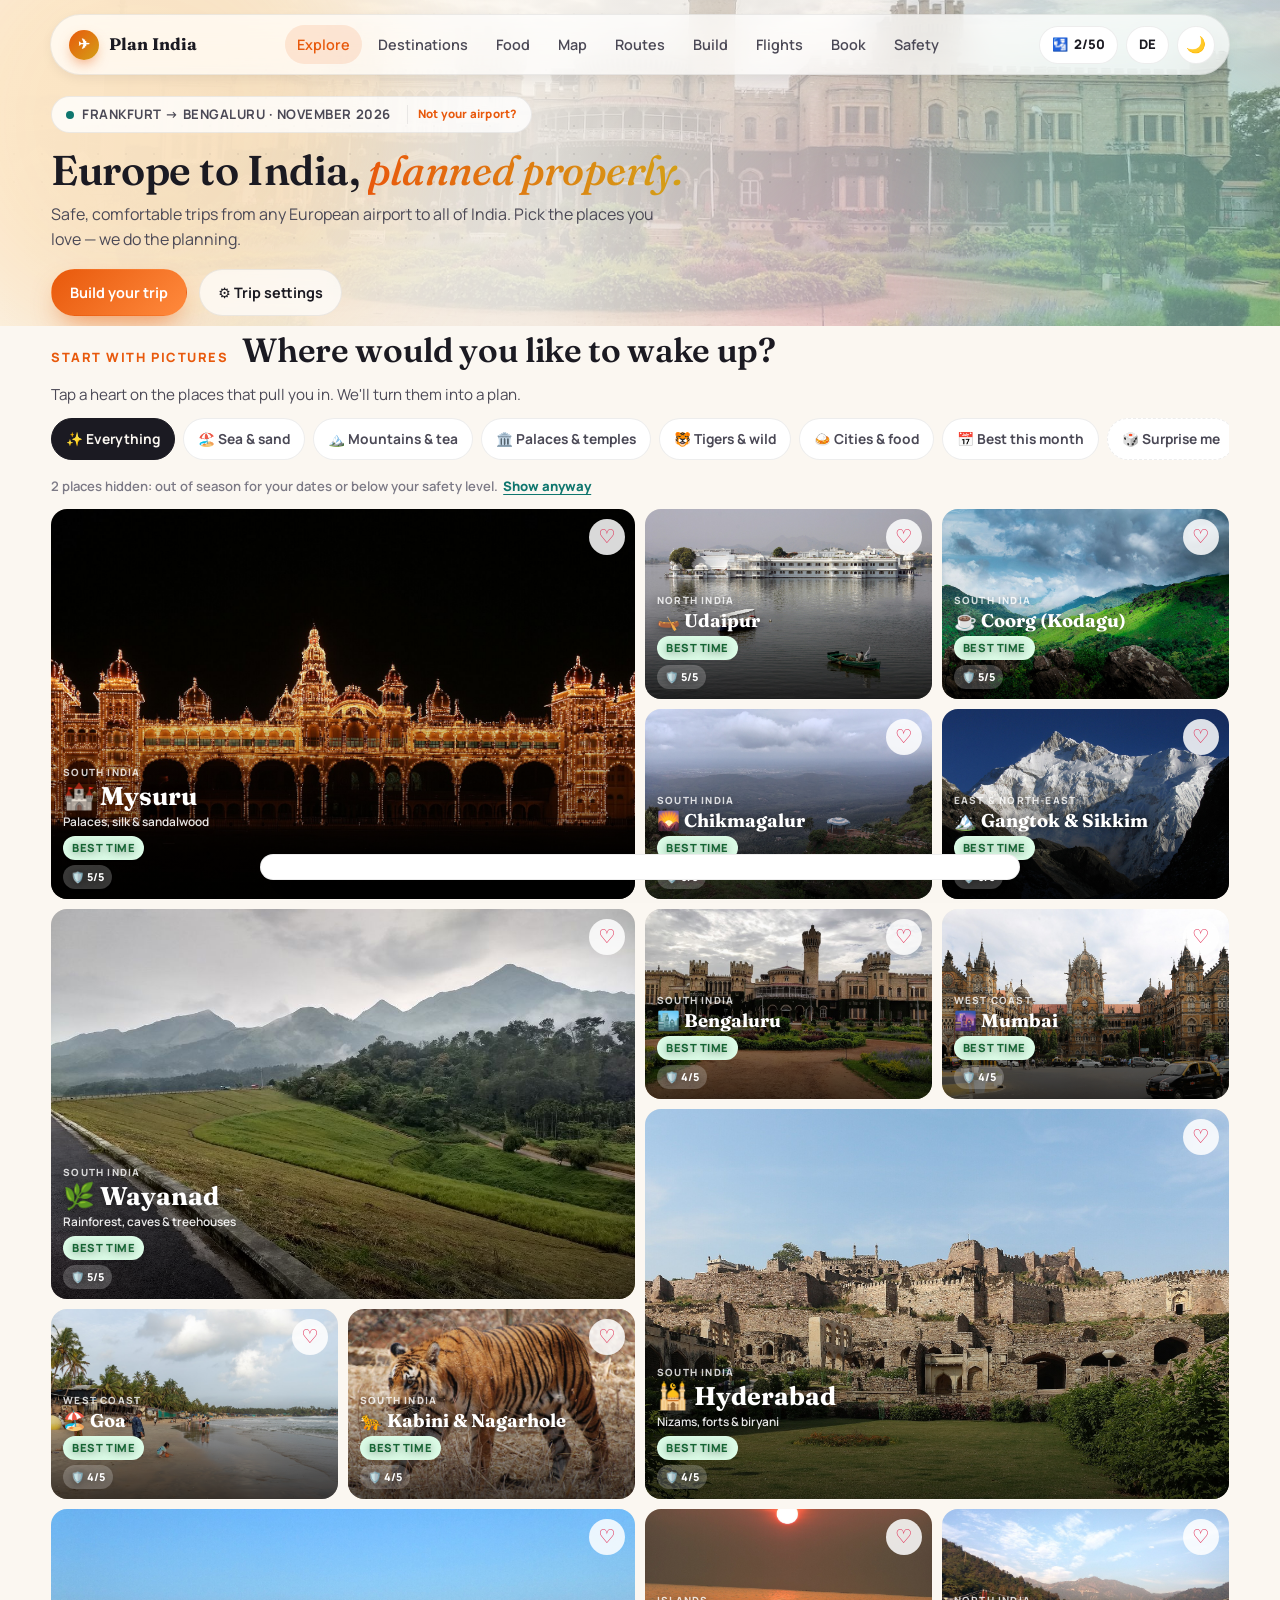
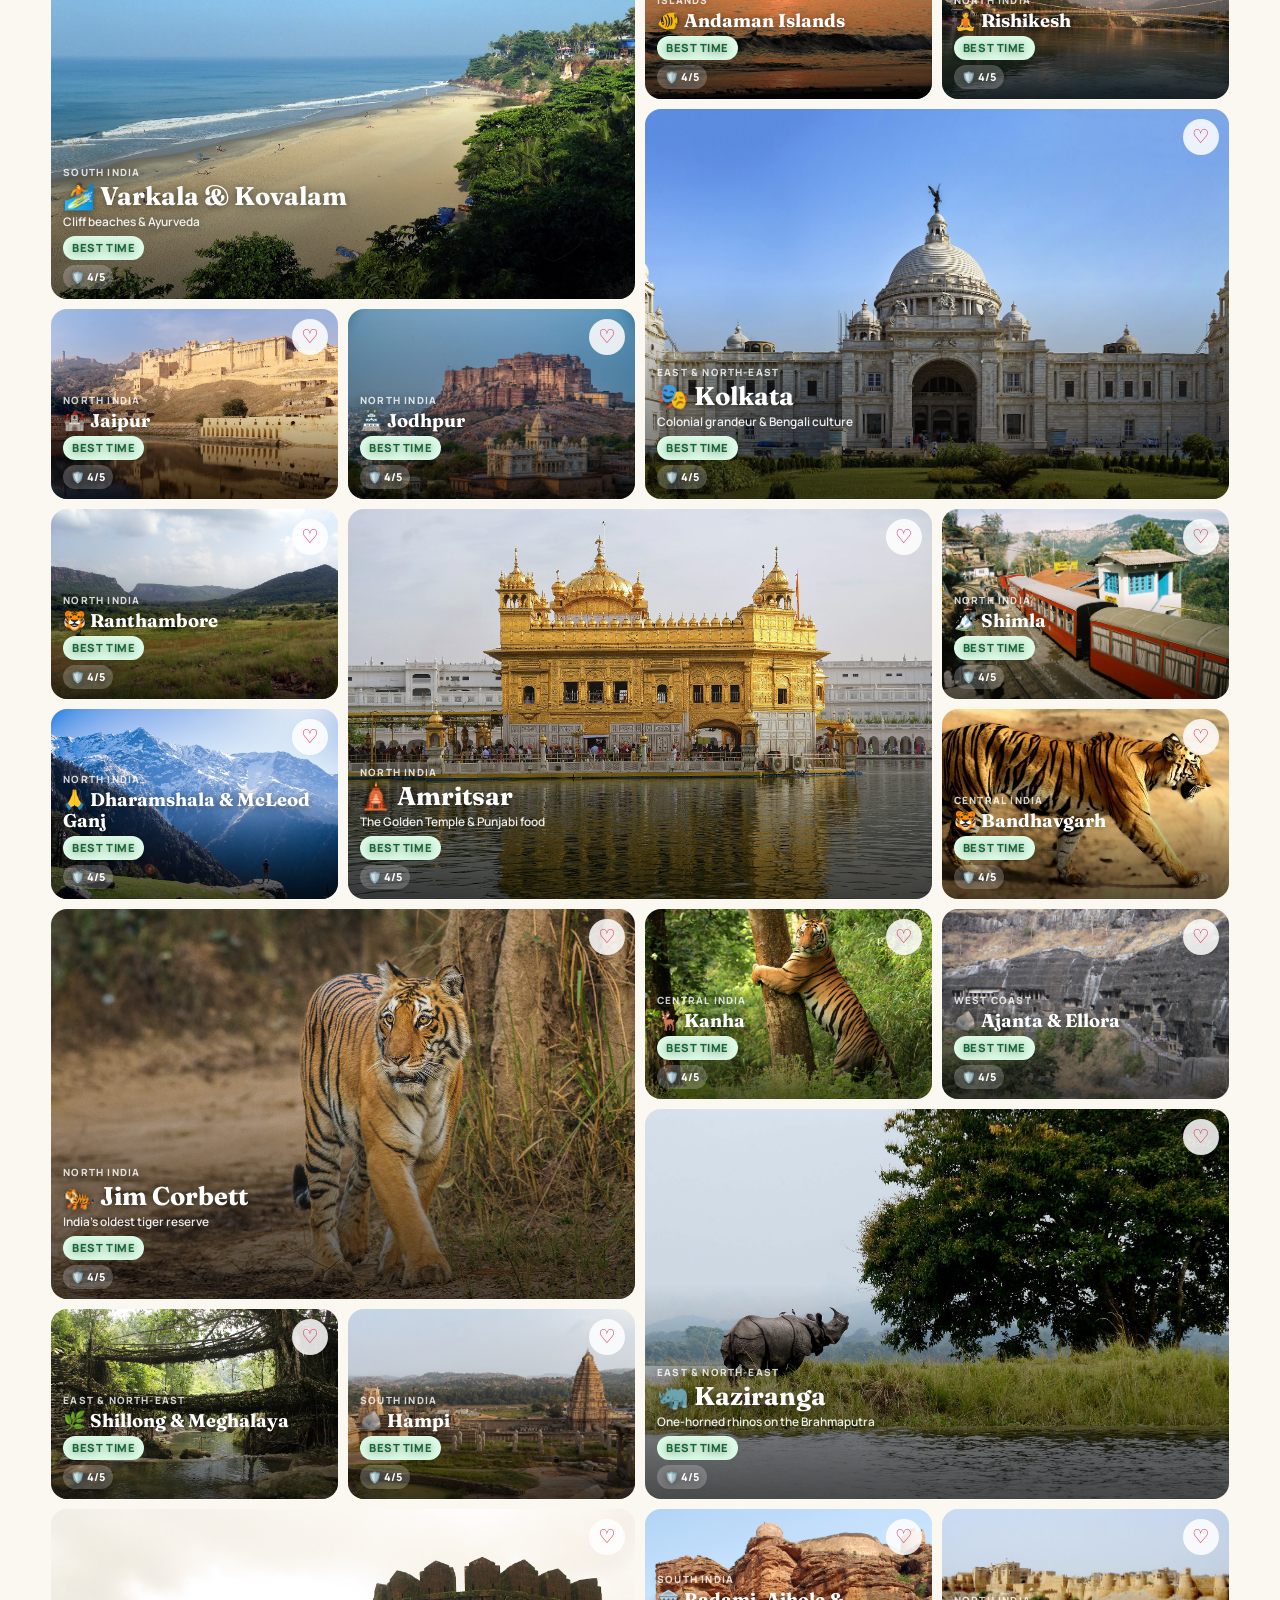
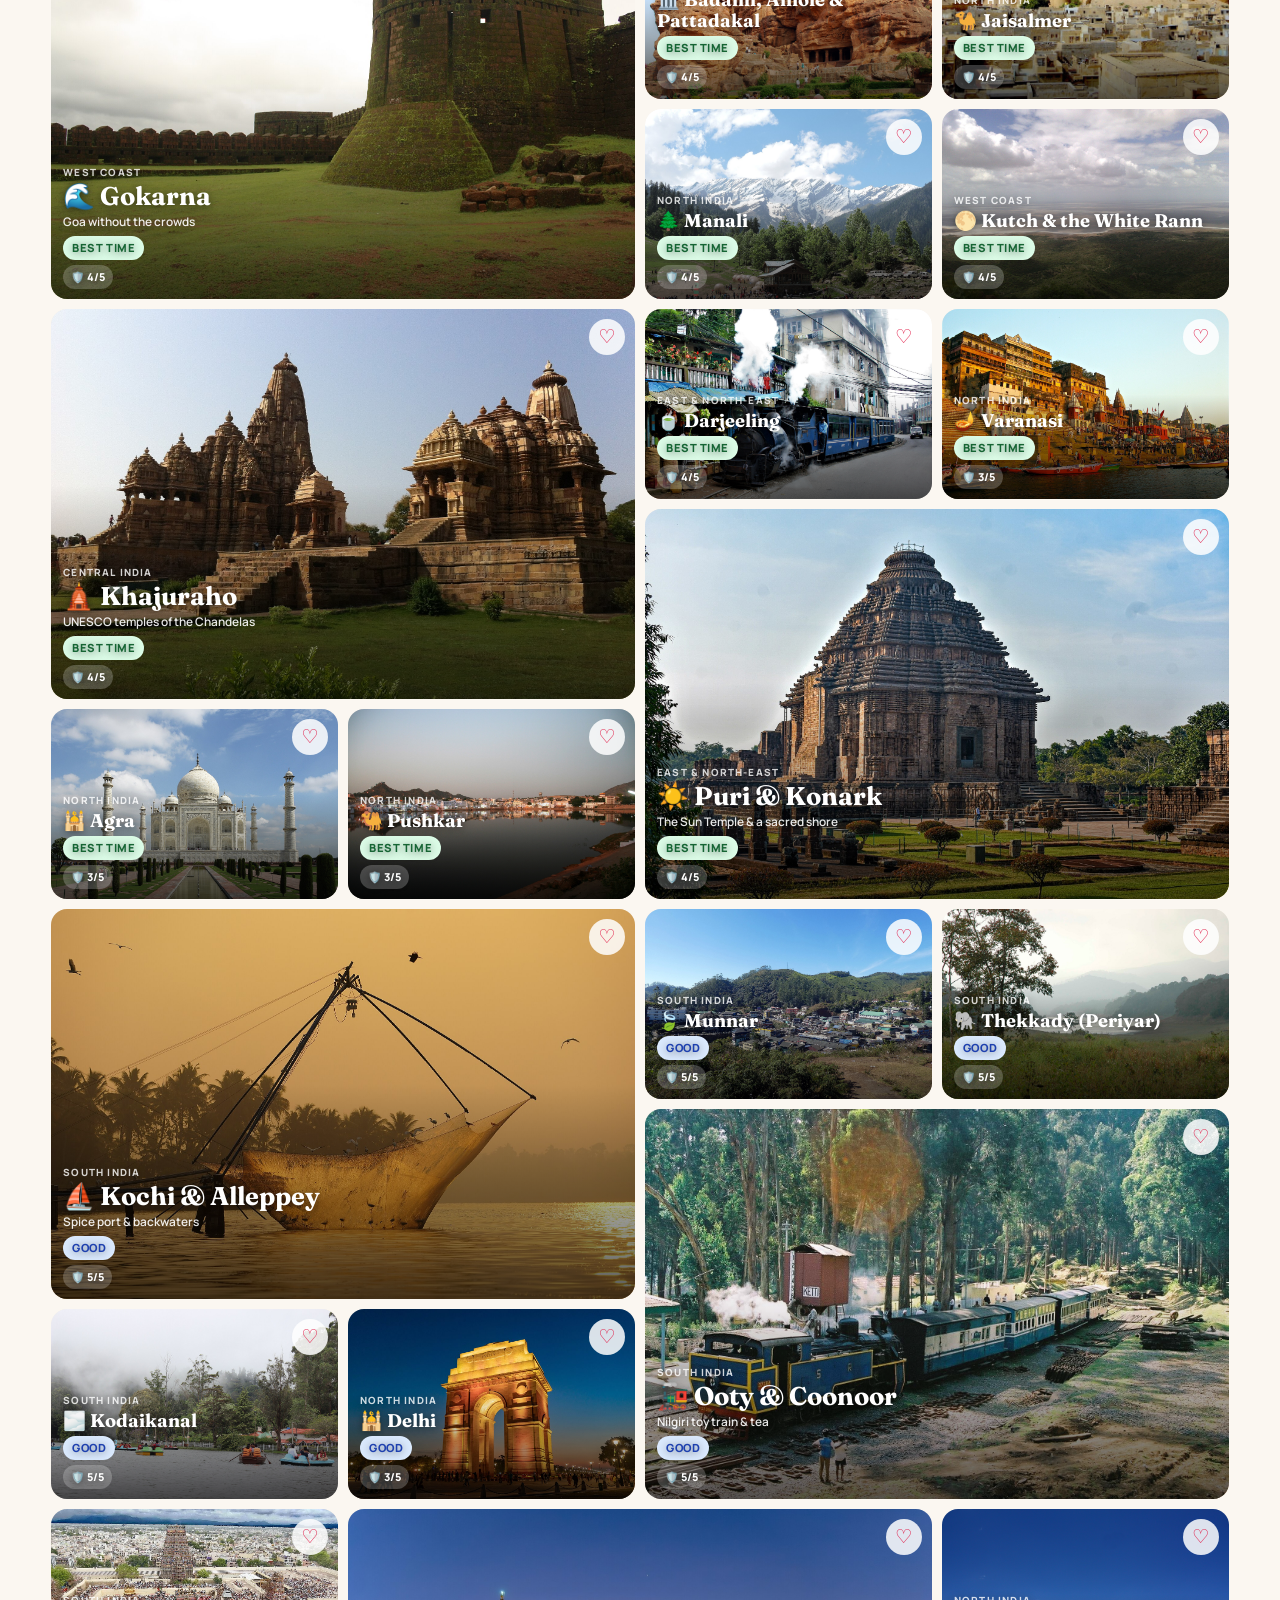
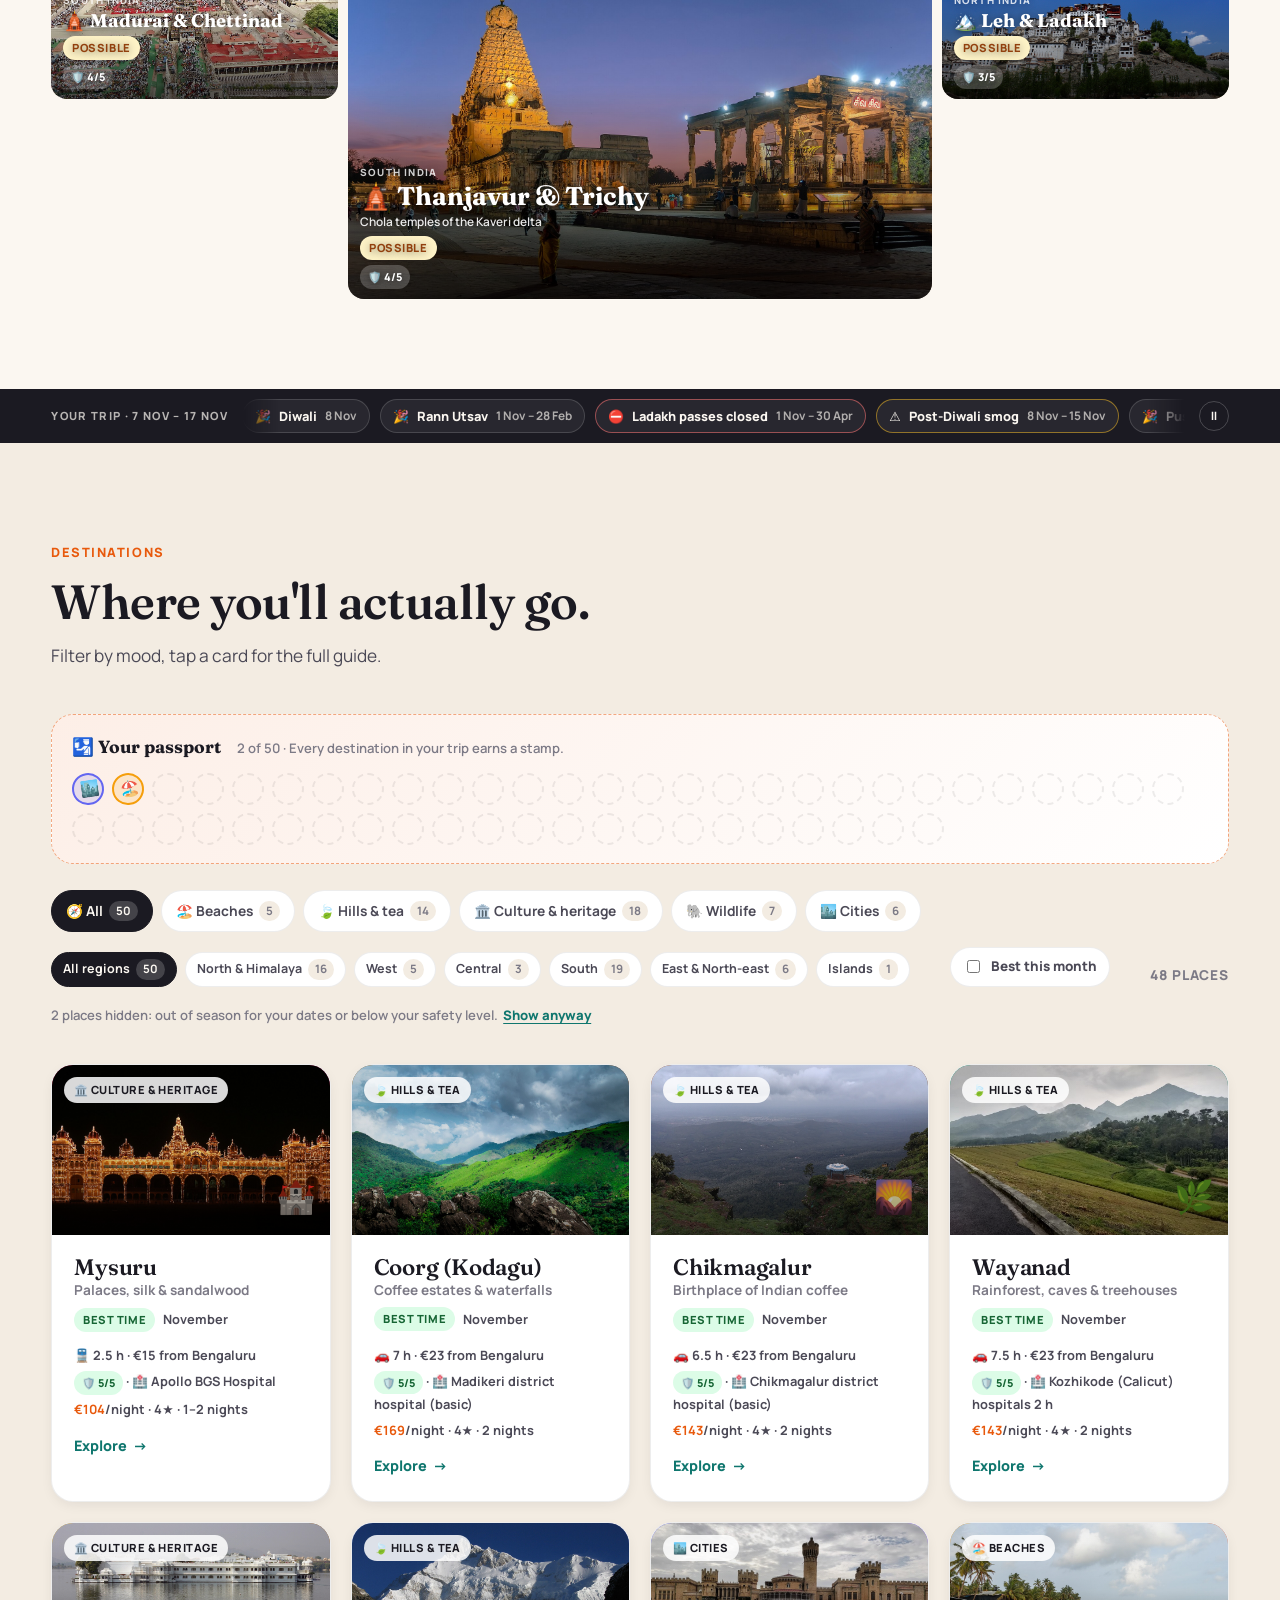
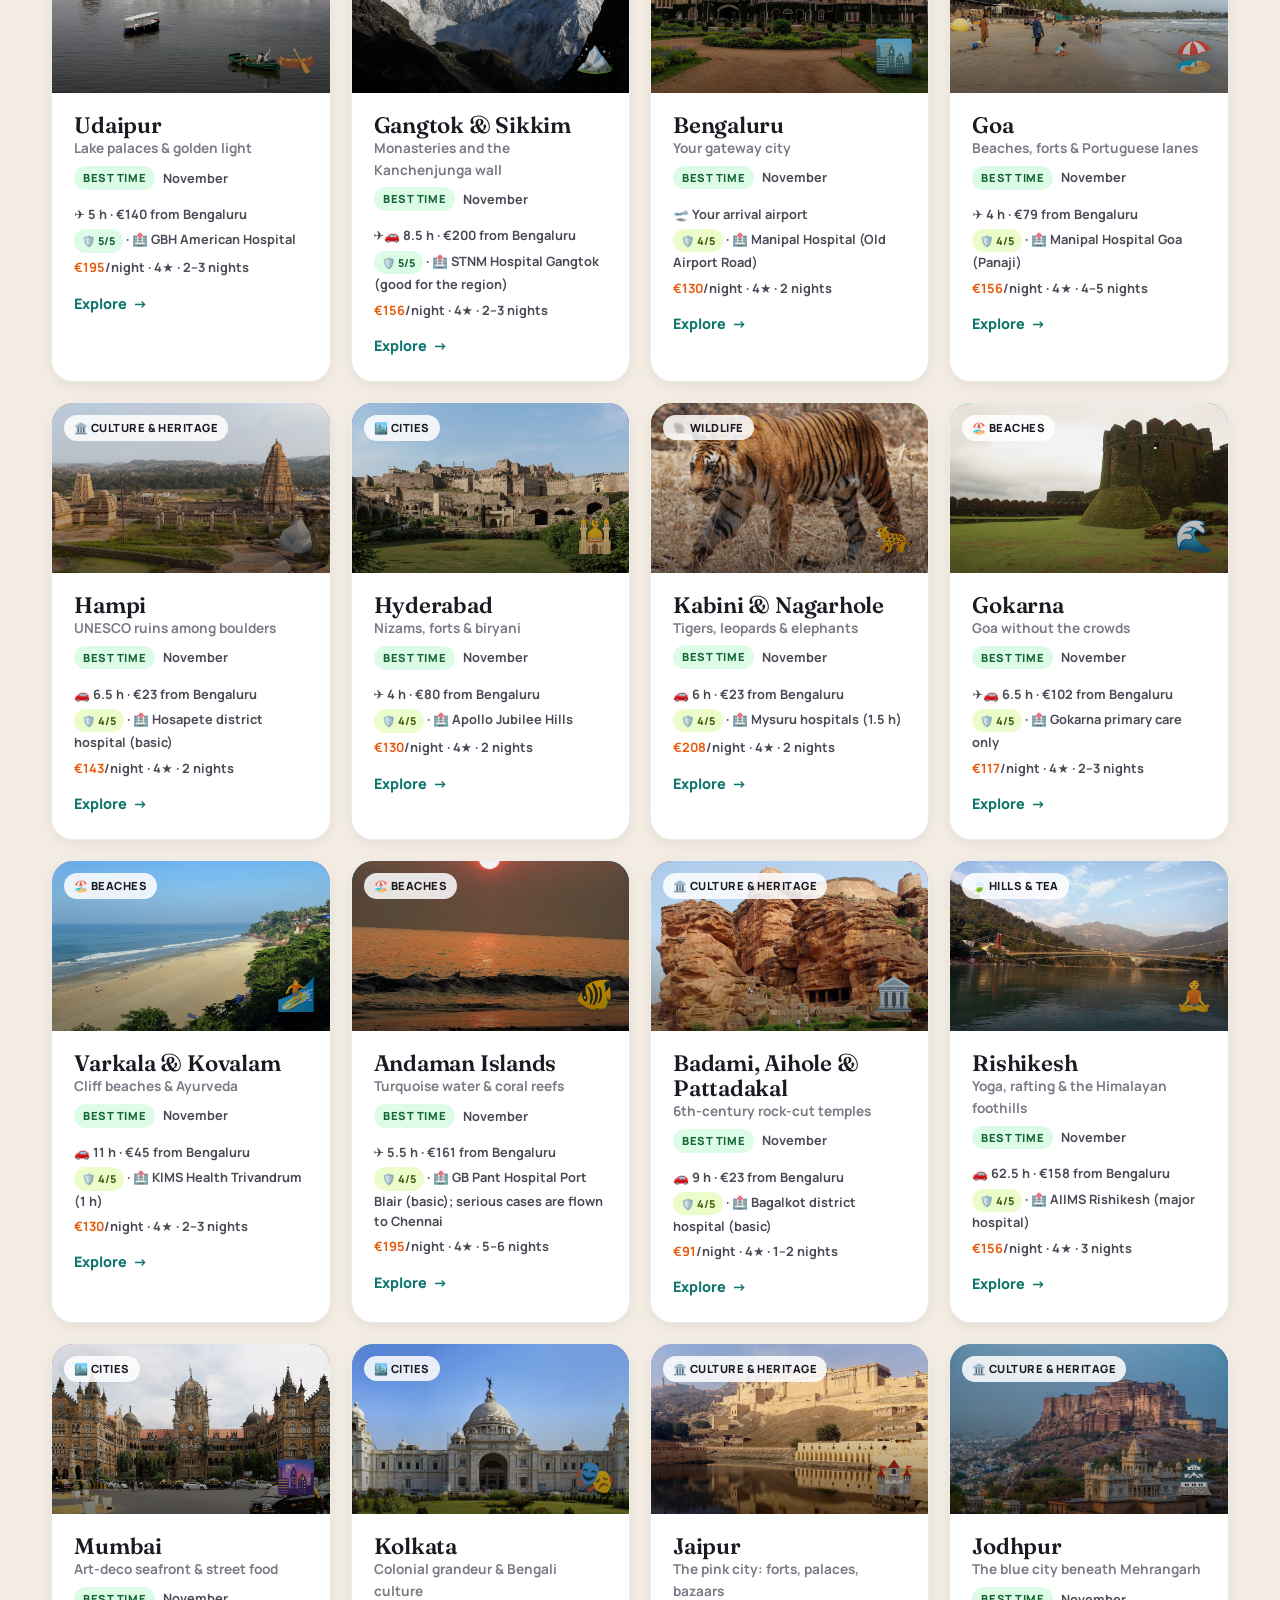
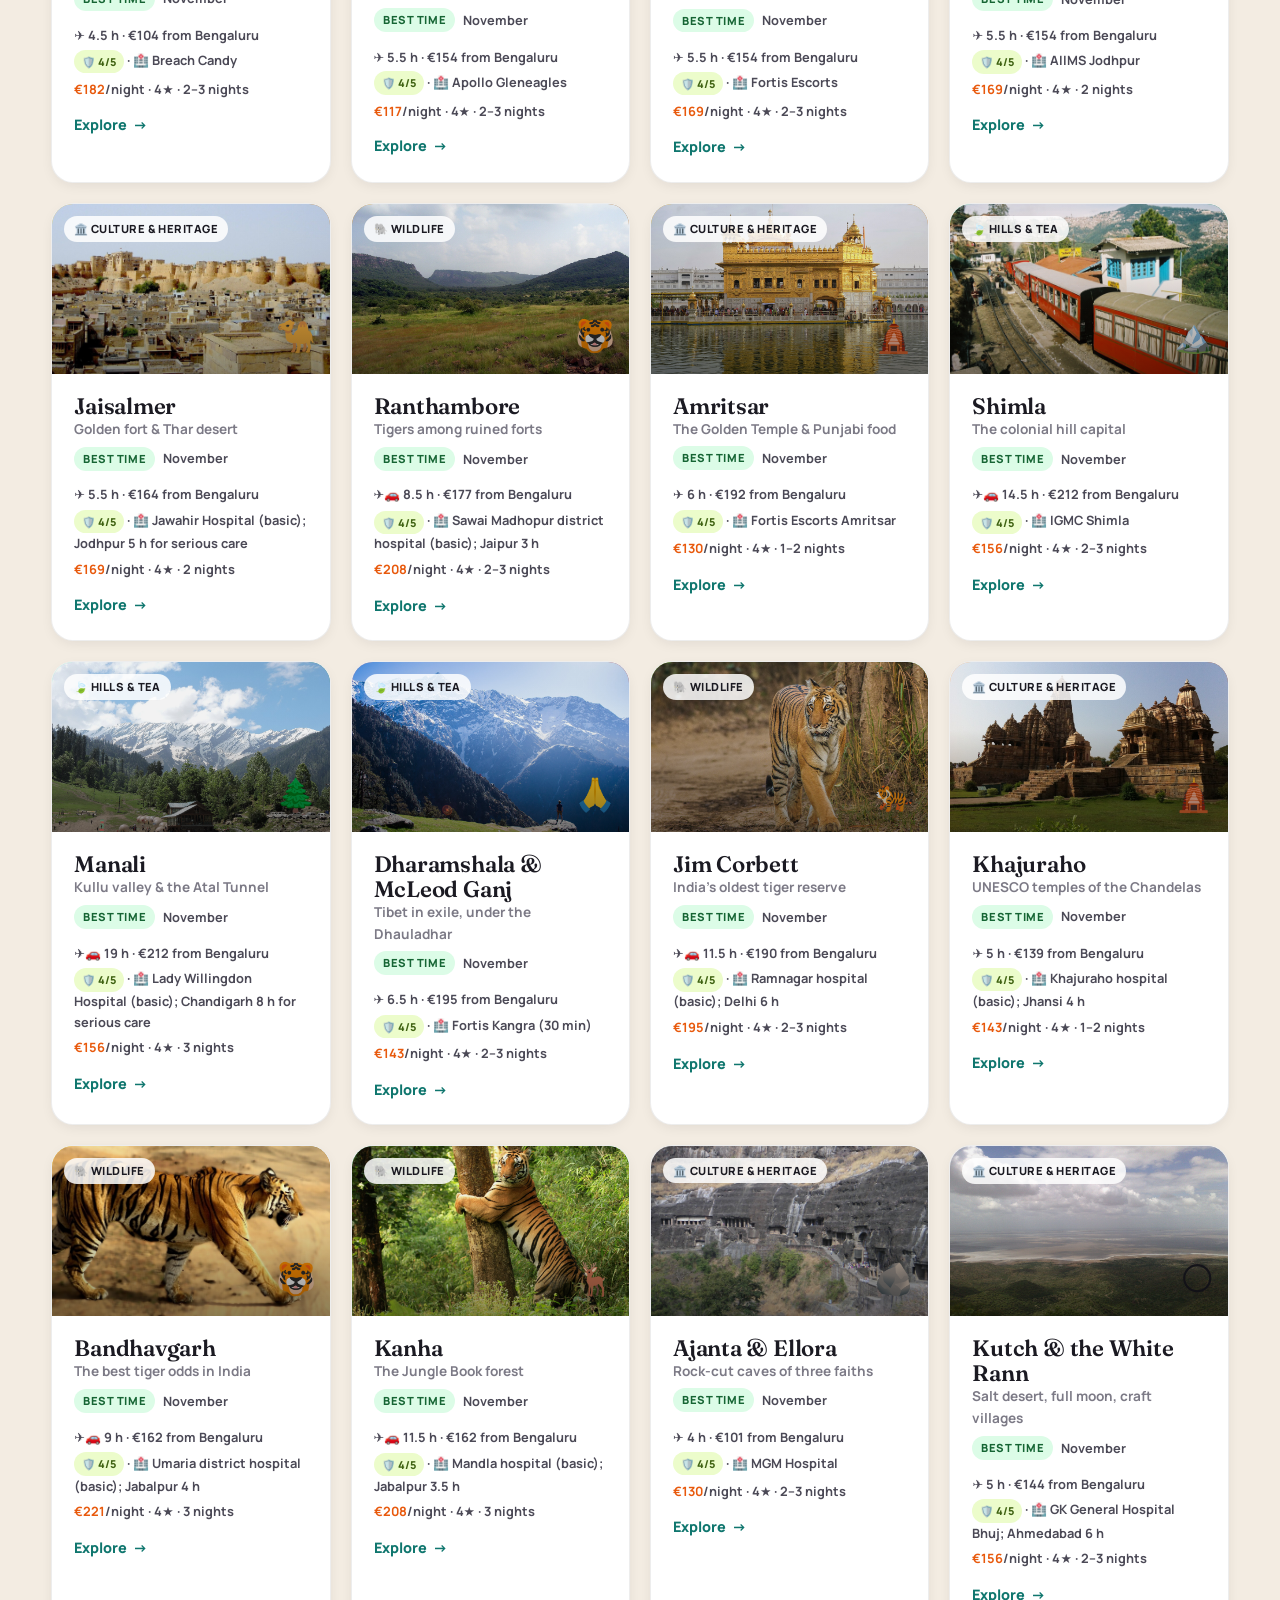
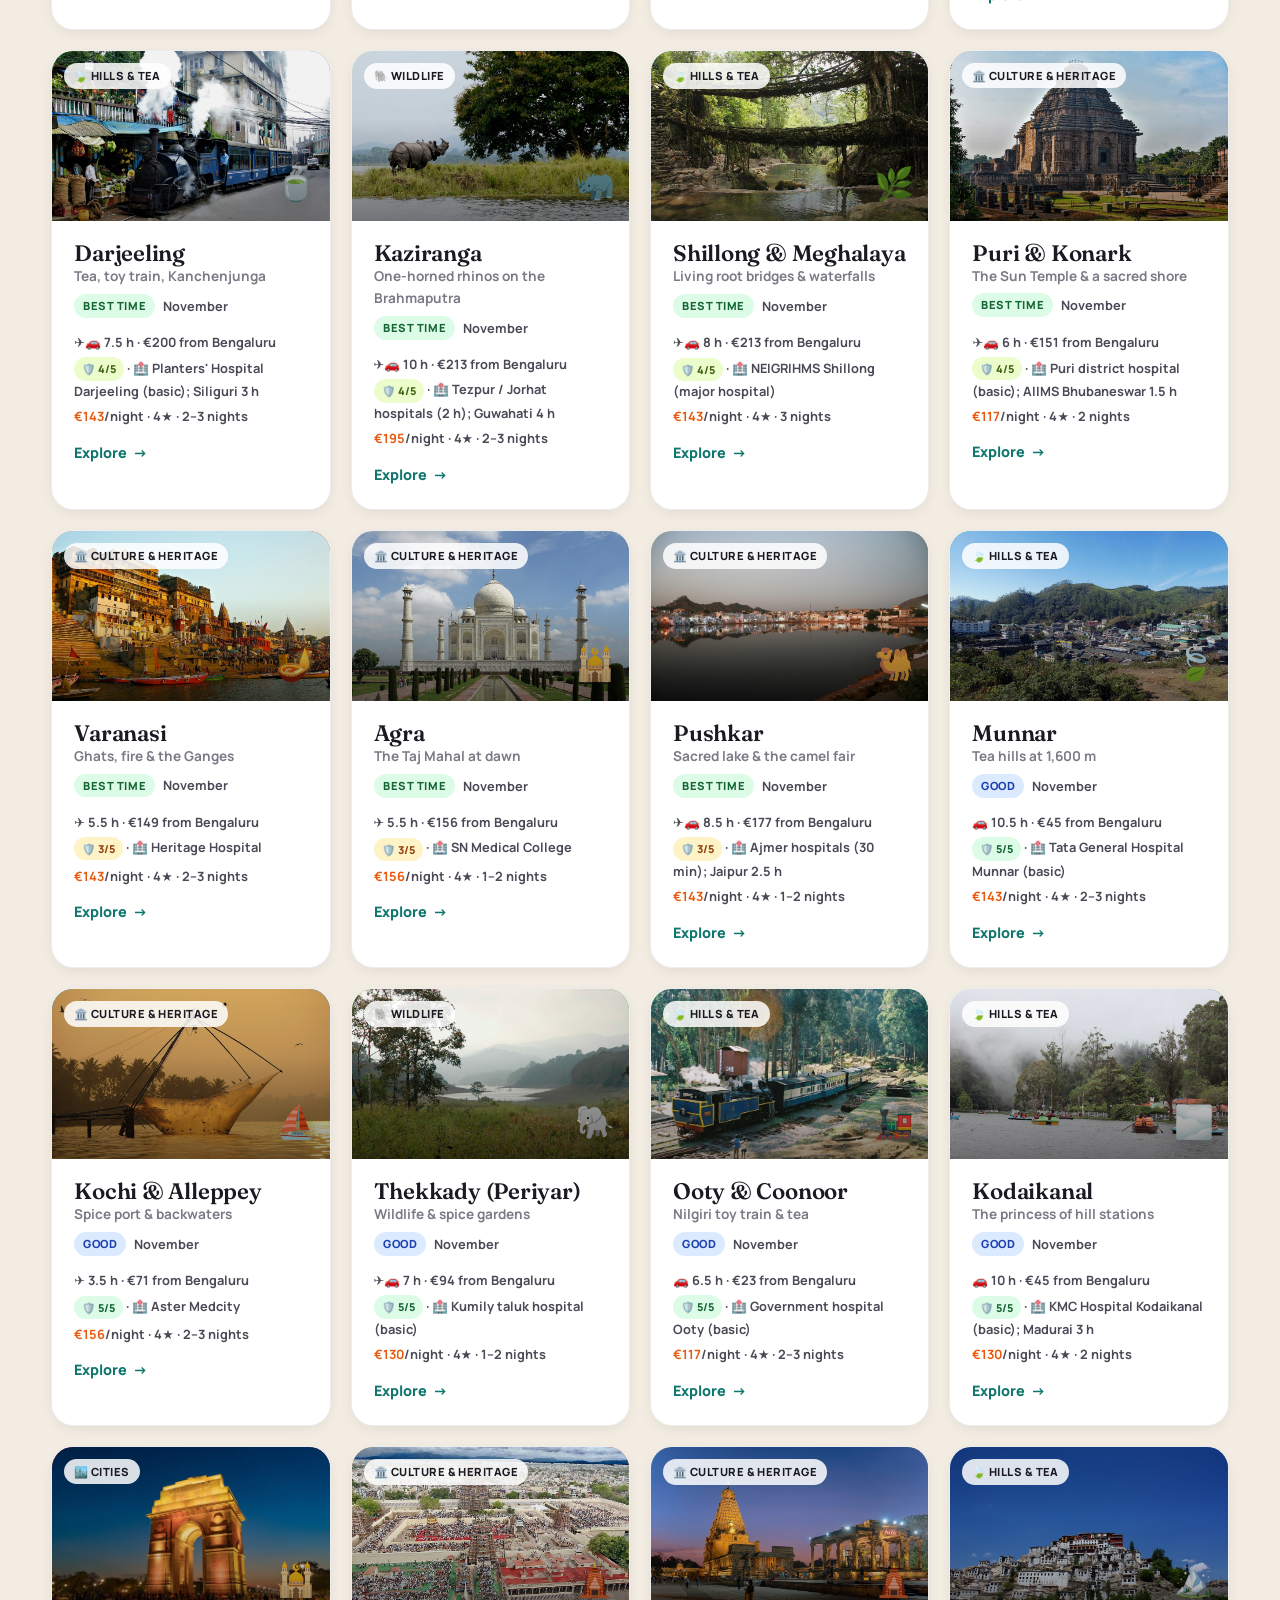
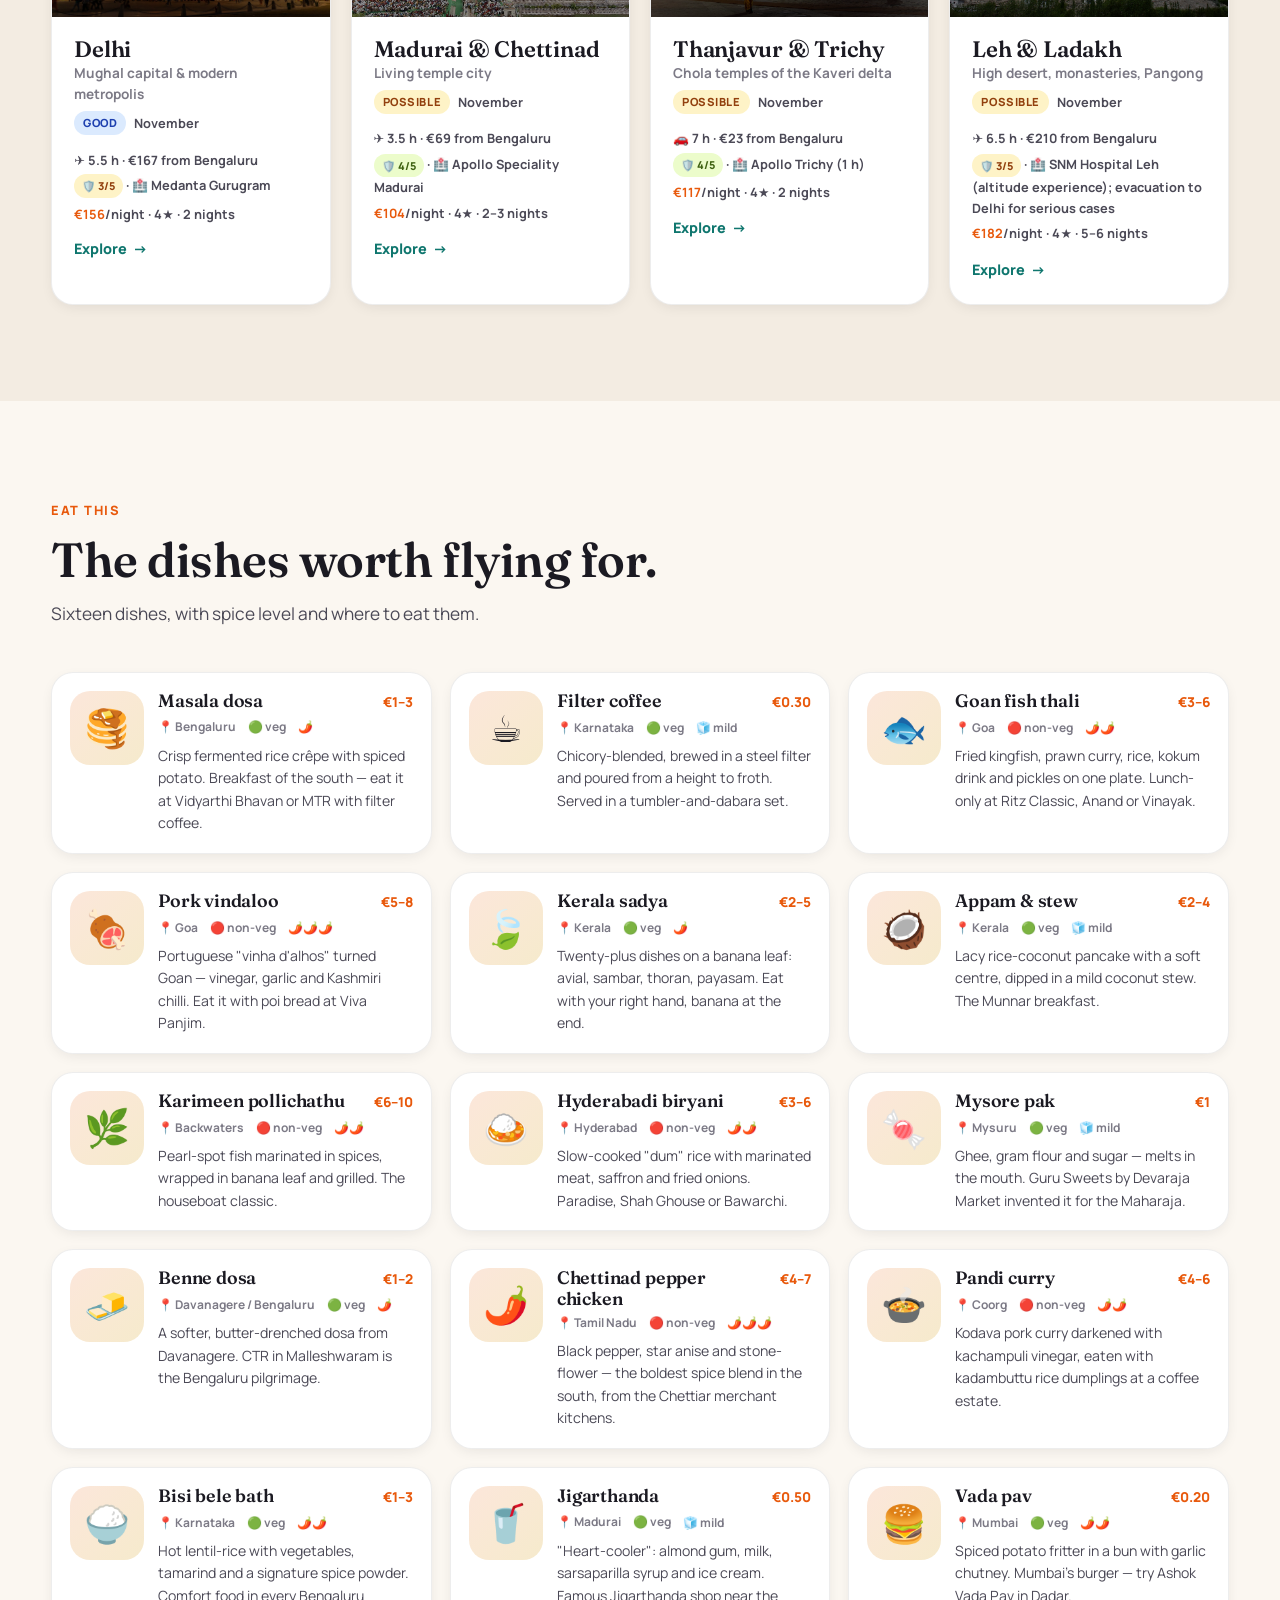
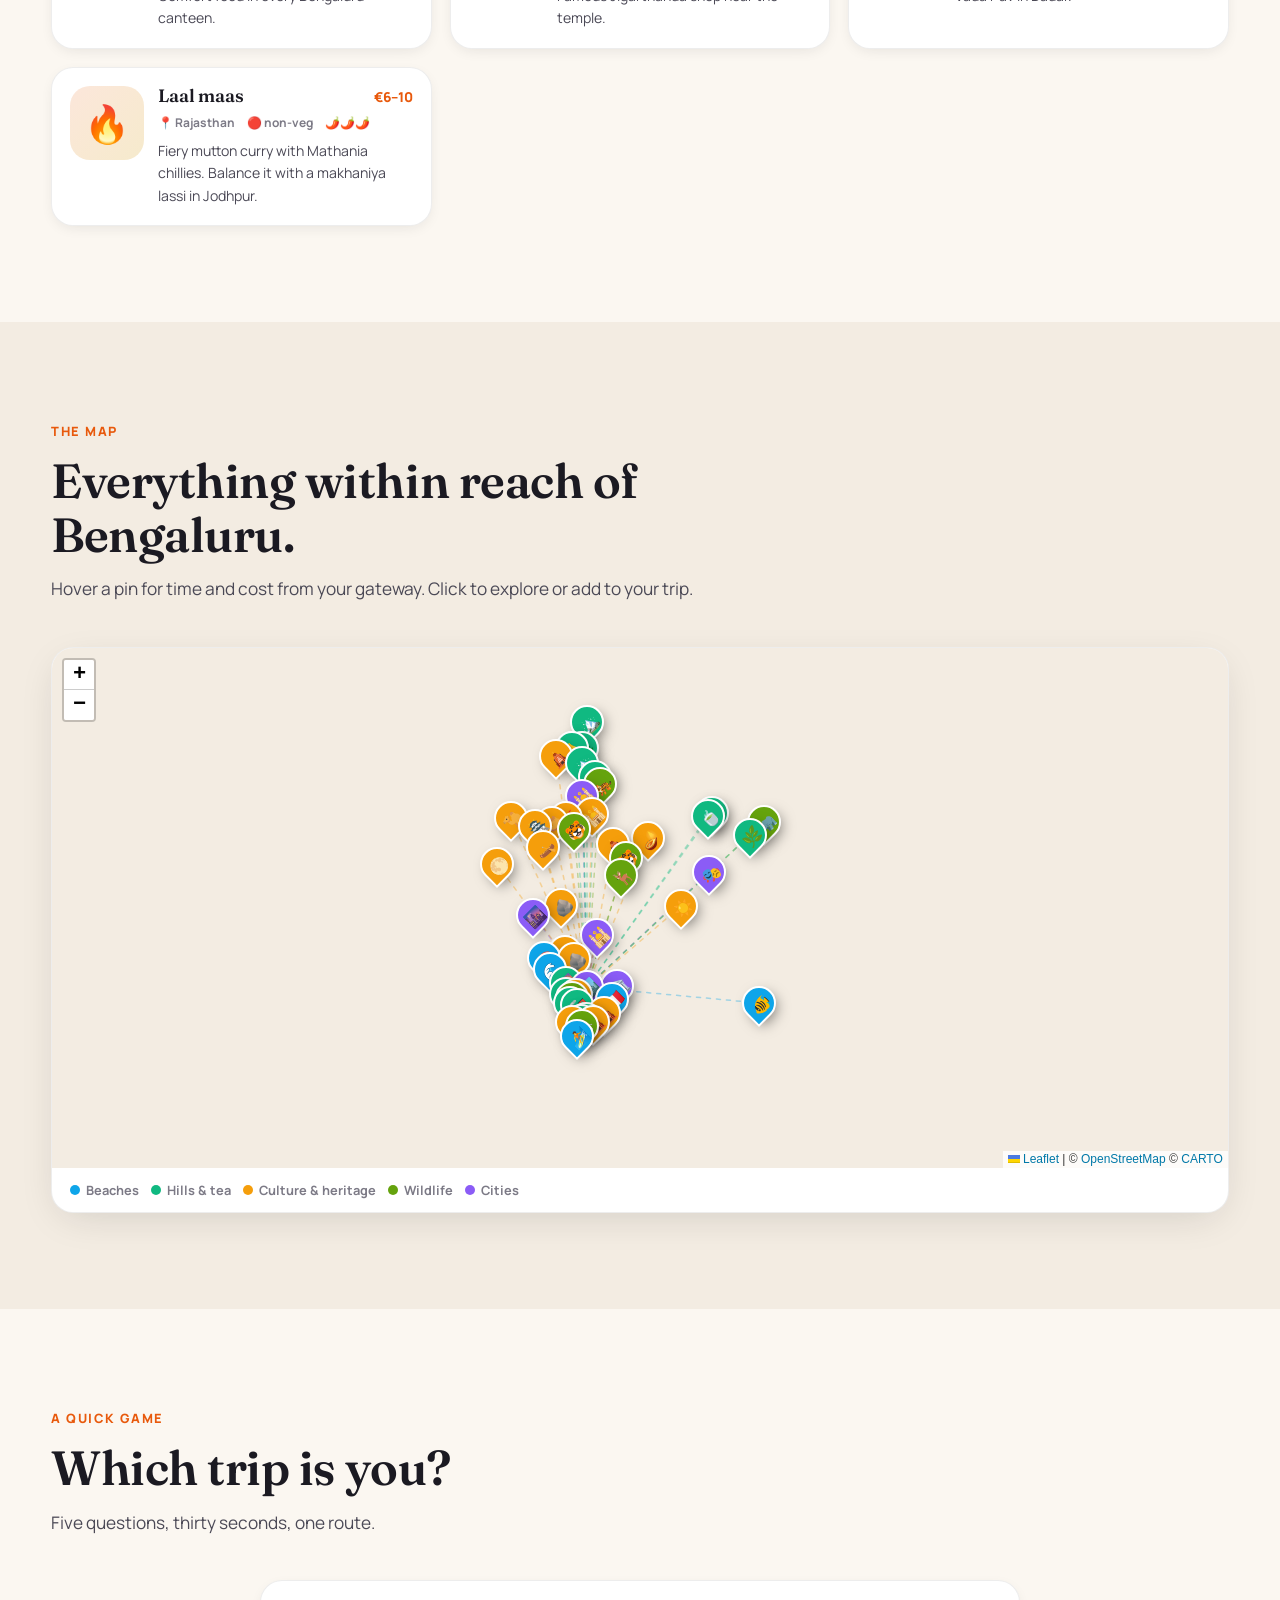
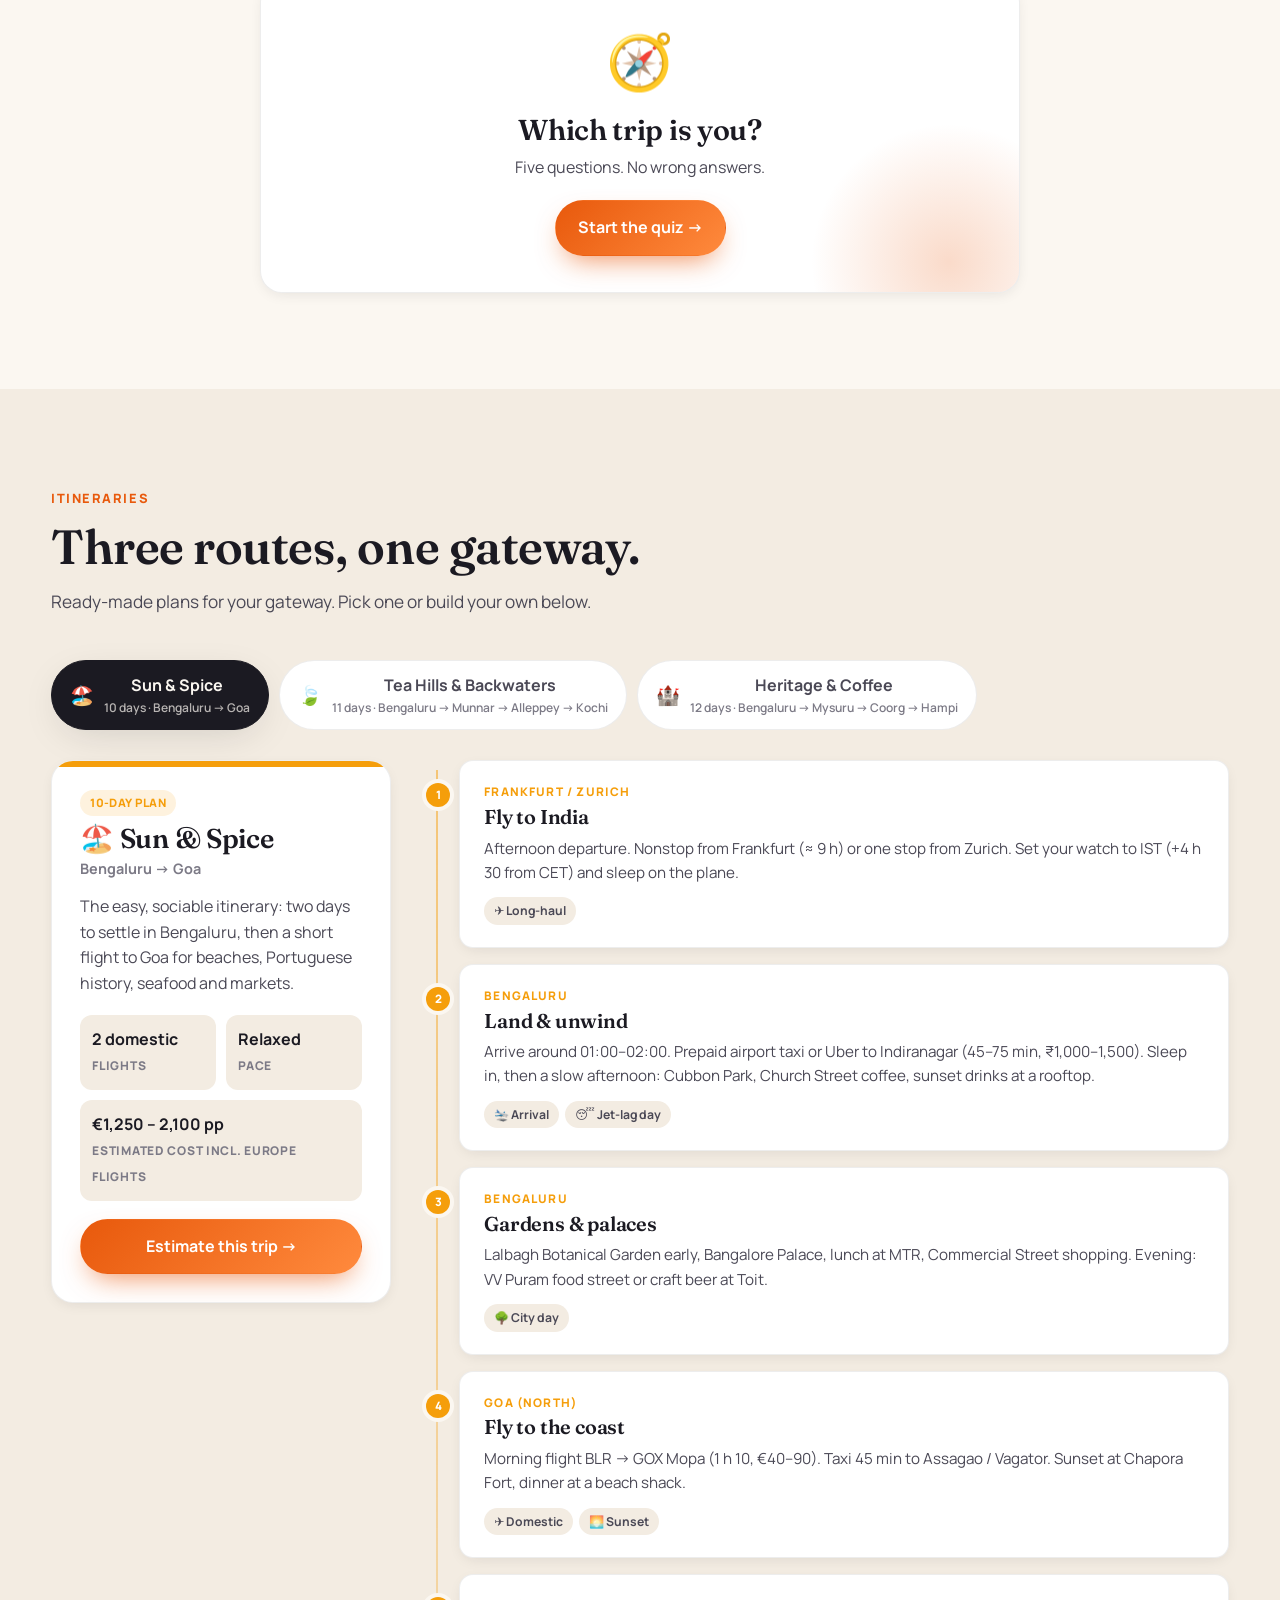
==== commit 0b33a130: "Interest first: page reordered, welcome-back strip, shareable picks - Page order now sells the trip " ====
--- a/index.html
+++ b/index.html
@@ -27,12 +27,12 @@
   <a class="brand" href="#top"><span class="dot">✈</span> Plan India</a>
   <ul class="nav-links">
     <li><a href="#inspire" data-i18n="nav.inspire">Explore</a></li>
-    <li><a href="#flights" data-i18n="nav.flights">Flights</a></li>
-    <li><a href="#routes" data-i18n="nav.routes">Routes</a></li>
-    <li><a href="#map" data-i18n="nav.map">Map</a></li>
     <li><a href="#destinations" data-i18n="nav.destinations">Destinations</a></li>
     <li><a href="#food" data-i18n="nav.food">Food</a></li>
+    <li><a href="#map" data-i18n="nav.map">Map</a></li>
+    <li><a href="#routes" data-i18n="nav.routes">Routes</a></li>
     <li><a href="#builder" data-i18n="nav.builder">Build</a></li>
+    <li><a href="#flights" data-i18n="nav.flights">Flights</a></li>
     <li><a href="#desk" data-i18n="nav.desk">Book</a></li>
     <li><a href="#safety" data-i18n="nav.safety">Safety</a></li>
   </ul>
@@ -59,6 +59,7 @@
         <a class="btn btn-primary" href="#builder" data-i18n="hero.cta1">Build your trip</a>
         <a class="btn btn-ghost" href="#settings" data-i18n="hero.cta2">⚙️ Trip settings</a>
       </div>
+      <div class="welcome" id="welcomeBack" hidden></div>
     </div>
 
   </div>
@@ -73,23 +74,12 @@
       <p data-i18n="inspire.p">Tap a heart on the places that pull you in. We'll turn them into a plan.</p>
     </div>
     <div class="filters wall-chips" id="wallChips"></div>
+      <div class="shared-note" id="sharedNote" hidden></div>
       <p class="hidden-note" id="wallHidden"></p>
     <div class="wall" id="wall"></div>
   </div>
 </section>
-<div class="wish-bar" id="wishBar" hidden></div>
-
-<!-- ================= SETTINGS ================= -->
-<section id="settings" class="settings-section">
-  <div class="container">
-    <div class="settings-card reveal in">
-      <div class="settings-title"><span>🧭</span><b data-i18n="set.title">Your trip settings</b><small data-i18n="set.sub">Everything below adapts: flights, routes, costs, weather, safety and booking links.</small></div>
-      <div class="settings-bar" id="settingsBar"></div>
-    </div>
-  </div>
-</section>
-
-<!-- ================= TICKER ================= -->
+
 <div class="ticker" id="ticker" hidden>
   <div class="container ticker-inner">
     <span class="ticker-label" id="tickerLabel"></span>
@@ -99,8 +89,80 @@
 </div>
 <div class="event-pop" id="eventPop" hidden></div>
 
+<!-- ================= DESTINATIONS ================= -->
+<section id="destinations" class="alt">
+  <div class="container">
+    <div class="section-head reveal">
+      <span class="kicker" data-i18n="dest.kicker">Destinations</span>
+      <h2 data-i18n="dest.h2">Where you'll actually go.</h2>
+      <p data-i18n="dest.p">Filter by mood, tap a card for the full guide.</p>
+    </div>
+    <div class="passport" id="passport"></div>
+    <div class="dest-toolbar">
+      <div class="filters" id="destFilters"></div>
+      <div class="filters regions" id="regionFilters"></div>
+      <label class="best-toggle"><input type="checkbox" id="bestOnly"> <span data-i18n="dest.bestOnly">Best this month</span></label>
+      <span id="destCount"></span>
+      <p class="hidden-note" id="destHidden"></p>
+    </div>
+    <div class="dest-grid" id="destGrid"></div>
+  </div>
+</section>
+
+<!-- ================= FOOD ================= -->
+<section id="food">
+  <div class="container">
+    <div class="section-head reveal">
+      <span class="kicker" data-i18n="food.kicker">Eat this</span>
+      <h2 data-i18n="food.h2">The dishes worth flying for.</h2>
+      <p data-i18n="food.p">Sixteen dishes, with spice level and where to eat them.</p>
+    </div>
+    <div class="food-grid" id="foodGrid"></div>
+  </div>
+</section>
+
+<!-- ================= MAP ================= -->
+<section id="map" class="alt">
+  <div class="container">
+    <div class="section-head reveal">
+      <span class="kicker" data-i18n="map.kicker">The map</span>
+      <h2 data-i18n="map.h2">Everything within reach of Bengaluru.</h2>
+      <p data-i18n="map.p">Hover a pin for time and cost from your gateway. Click to explore or add to your trip.</p>
+    </div>
+    <div id="mapWrap" class="reveal">
+      <div id="mapEl" role="region" aria-label="Map of destinations"></div>
+      <div class="map-foot"><div class="map-legend" id="mapLegend"></div><span id="mapNote"></span></div>
+    </div>
+  </div>
+</section>
+
+<!-- ================= QUIZ ================= -->
+<section id="quiz">
+  <div class="container">
+    <div class="section-head reveal">
+      <span class="kicker" data-i18n="quiz.kicker">A quick game</span>
+      <h2 data-i18n="quiz.h2">Which trip is you?</h2>
+      <p data-i18n="quiz.p">Five questions, thirty seconds, one route.</p>
+    </div>
+    <div class="quiz card reveal" id="quizBox"></div>
+  </div>
+</section>
+
+<!-- ================= ROUTES ================= -->
+<section id="routes" class="alt">
+  <div class="container">
+    <div class="section-head reveal">
+      <span class="kicker" data-i18n="routes.kicker">Itineraries</span>
+      <h2 data-i18n="routes.h2">Three routes, one gateway.</h2>
+      <p data-i18n="routes.p">Ready-made plans for your gateway. Pick one or build your own below.</p>
+    </div>
+    <div class="tabs" id="routeTabs"></div>
+    <div class="route-panel" id="routePanel"></div>
+  </div>
+</section>
+
 <!-- ================= WEATHER ================= -->
-<section id="weather" class="alt" style="padding-top:70px">
+<section id="weather" style="padding-top:70px">
   <div class="container">
     <div class="section-head reveal">
       <span class="kicker" data-i18n="weather.kicker">When to go</span>
@@ -111,6 +173,16 @@
     <p class="wx-status" id="weatherNovNote" style="margin:22px 0 6px">November in the south, in detail:</p>
     <div class="weather-row" id="weatherRow"></div>
     <p class="wx-status" id="wxStatus"></p>
+  </div>
+</section>
+
+<!-- ================= SETTINGS ================= -->
+<section id="settings" class="settings-section alt">
+  <div class="container">
+    <div class="settings-card reveal in">
+      <div class="settings-title"><span>🧭</span><b data-i18n="set.title">Your trip settings</b><small data-i18n="set.sub">Everything below adapts: flights, routes, costs, weather, safety and booking links.</small></div>
+      <div class="settings-bar" id="settingsBar"></div>
+    </div>
   </div>
 </section>
 
@@ -164,80 +236,8 @@
   </div>
 </section>
 
-<!-- ================= QUIZ ================= -->
-<section id="quiz" class="alt">
-  <div class="container">
-    <div class="section-head reveal">
-      <span class="kicker" data-i18n="quiz.kicker">A quick game</span>
-      <h2 data-i18n="quiz.h2">Which trip is you?</h2>
-      <p data-i18n="quiz.p">Five questions, thirty seconds, one route.</p>
-    </div>
-    <div class="quiz card reveal" id="quizBox"></div>
-  </div>
-</section>
-
-<!-- ================= ROUTES ================= -->
-<section id="routes">
-  <div class="container">
-    <div class="section-head reveal">
-      <span class="kicker" data-i18n="routes.kicker">Itineraries</span>
-      <h2 data-i18n="routes.h2">Three routes, one gateway.</h2>
-      <p data-i18n="routes.p">Ready-made plans for your gateway. Pick one or build your own below.</p>
-    </div>
-    <div class="tabs" id="routeTabs"></div>
-    <div class="route-panel" id="routePanel"></div>
-  </div>
-</section>
-
-<!-- ================= MAP ================= -->
-<section id="map" class="alt">
-  <div class="container">
-    <div class="section-head reveal">
-      <span class="kicker" data-i18n="map.kicker">The map</span>
-      <h2 data-i18n="map.h2">Everything within reach of Bengaluru.</h2>
-      <p data-i18n="map.p">Hover a pin for time and cost from your gateway. Click to explore or add to your trip.</p>
-    </div>
-    <div id="mapWrap" class="reveal">
-      <div id="mapEl" role="region" aria-label="Map of destinations"></div>
-      <div class="map-foot"><div class="map-legend" id="mapLegend"></div><span id="mapNote"></span></div>
-    </div>
-  </div>
-</section>
-
-<!-- ================= DESTINATIONS ================= -->
-<section id="destinations">
-  <div class="container">
-    <div class="section-head reveal">
-      <span class="kicker" data-i18n="dest.kicker">Destinations</span>
-      <h2 data-i18n="dest.h2">Where you'll actually go.</h2>
-      <p data-i18n="dest.p">Filter by mood, tap a card for the full guide.</p>
-    </div>
-    <div class="passport" id="passport"></div>
-    <div class="dest-toolbar">
-      <div class="filters" id="destFilters"></div>
-      <div class="filters regions" id="regionFilters"></div>
-      <label class="best-toggle"><input type="checkbox" id="bestOnly"> <span data-i18n="dest.bestOnly">Best this month</span></label>
-      <span id="destCount"></span>
-      <p class="hidden-note" id="destHidden"></p>
-    </div>
-    <div class="dest-grid" id="destGrid"></div>
-  </div>
-</section>
-
-<!-- ================= FOOD ================= -->
-<section id="food" class="alt">
-  <div class="container">
-    <div class="section-head reveal">
-      <span class="kicker" data-i18n="food.kicker">Eat this</span>
-      <h2 data-i18n="food.h2">The dishes worth flying for.</h2>
-      <p data-i18n="food.p">Sixteen dishes, with spice level and where to eat them.</p>
-    </div>
-    <div class="food-grid" id="foodGrid"></div>
-  </div>
-</section>
-
 <!-- ================= BUILDER ================= -->
-<section id="builder">
+<section id="builder" class="alt">
   <div class="container">
     <div class="section-head reveal">
       <span class="kicker" data-i18n="builder.kicker">Your trip</span>
@@ -266,7 +266,26 @@
   </div>
 </section>
 
-<!-- ================= BOOKING DESK ================= -->
+<!-- ================= DATES ================= -->
+<section id="dates">
+  <div class="container">
+    <div class="section-head reveal">
+      <span class="kicker" data-i18n="dates.kicker">Your dates</span>
+      <h2 data-i18n="dates.h2">Countdown, festivals & packing.</h2>
+      <p data-i18n="dates.p">Countdown, festivals in your window, and a packing list from your plan.</p>
+    </div>
+    <div class="dates-layout">
+      <div class="card date-card reveal">
+        <p class="picks-note" data-i18n="dates.moved">Departure date is set in the trip settings at the top.</p>
+        <div class="countdown" id="countdown"></div>
+      </div>
+      <div class="card reveal" data-delay="2"><h3 class="small" data-i18n="dates.festivals">🎆 Festivals during your trip</h3><div id="festivalList"></div></div>
+      <div class="card reveal" data-delay="3"><h3 class="small" data-i18n="dates.packing">🎒 Your packing list</h3><div class="packing" id="packingList"></div></div>
+    </div>
+  </div>
+</section>
+
+<!-- ================= DESK ================= -->
 <section id="desk" class="alt">
   <div class="container">
     <div class="section-head reveal">
@@ -320,27 +339,8 @@
   </div>
 </section>
 
-<!-- ================= DATES ================= -->
-<section id="dates" class="alt">
-  <div class="container">
-    <div class="section-head reveal">
-      <span class="kicker" data-i18n="dates.kicker">Your dates</span>
-      <h2 data-i18n="dates.h2">Countdown, festivals & packing.</h2>
-      <p data-i18n="dates.p">Countdown, festivals in your window, and a packing list from your plan.</p>
-    </div>
-    <div class="dates-layout">
-      <div class="card date-card reveal">
-        <p class="picks-note" data-i18n="dates.moved">Departure date is set in the trip settings at the top.</p>
-        <div class="countdown" id="countdown"></div>
-      </div>
-      <div class="card reveal" data-delay="2"><h3 class="small" data-i18n="dates.festivals">🎆 Festivals during your trip</h3><div id="festivalList"></div></div>
-      <div class="card reveal" data-delay="3"><h3 class="small" data-i18n="dates.packing">🎒 Your packing list</h3><div class="packing" id="packingList"></div></div>
-    </div>
-  </div>
-</section>
-
 <!-- ================= SAFETY ================= -->
-<section id="safety">
+<section id="safety" class="alt">
   <div class="container">
     <div class="section-head reveal">
       <span class="kicker" data-i18n="safety.kicker">Safe & smooth</span>
@@ -377,7 +377,7 @@
 </section>
 
 <!-- ================= LINKS ================= -->
-<section id="links" class="alt">
+<section id="links">
   <div class="container">
     <div class="section-head reveal">
       <span class="kicker" data-i18n="links.kicker">Useful links</span>
@@ -387,6 +387,8 @@
     <div class="links-grid" id="linksGrid"></div>
   </div>
 </section>
+
+<div class="wish-bar" id="wishBar" hidden></div>
 
 <footer>
   <div class="container row">
--- a/styles.css
+++ b/styles.css
@@ -818,3 +818,15 @@
 #toast.on { opacity: 1; transform: translate(-50%, 0); }
 @media (max-width: 760px) { .gw-suggest { font-size: .78rem; padding: 6px 10px; } }
 .tile figcaption .sbadge { justify-self: start; width: max-content; margin: 4px 0 0; }
+
+/* ---------- Interest first: welcome back, shared picks ---------- */
+.welcome { display: flex; align-items: center; gap: 12px; margin-top: 14px; padding: 10px 14px; border-radius: 16px; background: var(--card); border: 1px solid var(--line); box-shadow: var(--shadow-sm); max-width: 640px; }
+.welcome[hidden] { display: none; }
+.welcome-text { flex: 1; min-width: 0; } .welcome-text b { display: block; font-size: .92rem; } .welcome-text small { display: block; color: var(--muted); font-size: .76rem; white-space: nowrap; overflow: hidden; text-overflow: ellipsis; }
+.welcome .btn { padding: 9px 14px; font-size: .84rem; white-space: nowrap; }
+.shared-note { display: flex; align-items: center; gap: 12px; flex-wrap: wrap; margin: 0 0 12px; padding: 12px 16px; border-radius: 16px; background: color-mix(in srgb, var(--accent) 12%, var(--card)); border: 1px solid color-mix(in srgb, var(--accent) 40%, transparent); font-size: .9rem; }
+.shared-note[hidden] { display: none; } .shared-note > span { flex: 1; min-width: 220px; } .shared-note .btn { padding: 9px 14px; font-size: .84rem; }
+.tile.shared { outline: 3px solid var(--accent); outline-offset: -3px; }
+.shared-tag { position: absolute; top: 12px; left: 12px; z-index: 3; padding: 4px 10px; border-radius: 999px; background: var(--accent); color: #fff; font-size: .7rem; font-weight: 900; box-shadow: 0 2px 10px rgba(0, 0, 0, .25); }
+@media (max-width: 760px) { .hero .welcome { display: flex; margin-top: 8px; padding: 8px 10px; } .welcome[hidden] { display: none; } .welcome .wish-thumbs { display: none; } .welcome .btn-ghost { display: none; } }
+.shared-tag { left: auto; right: 58px; }
